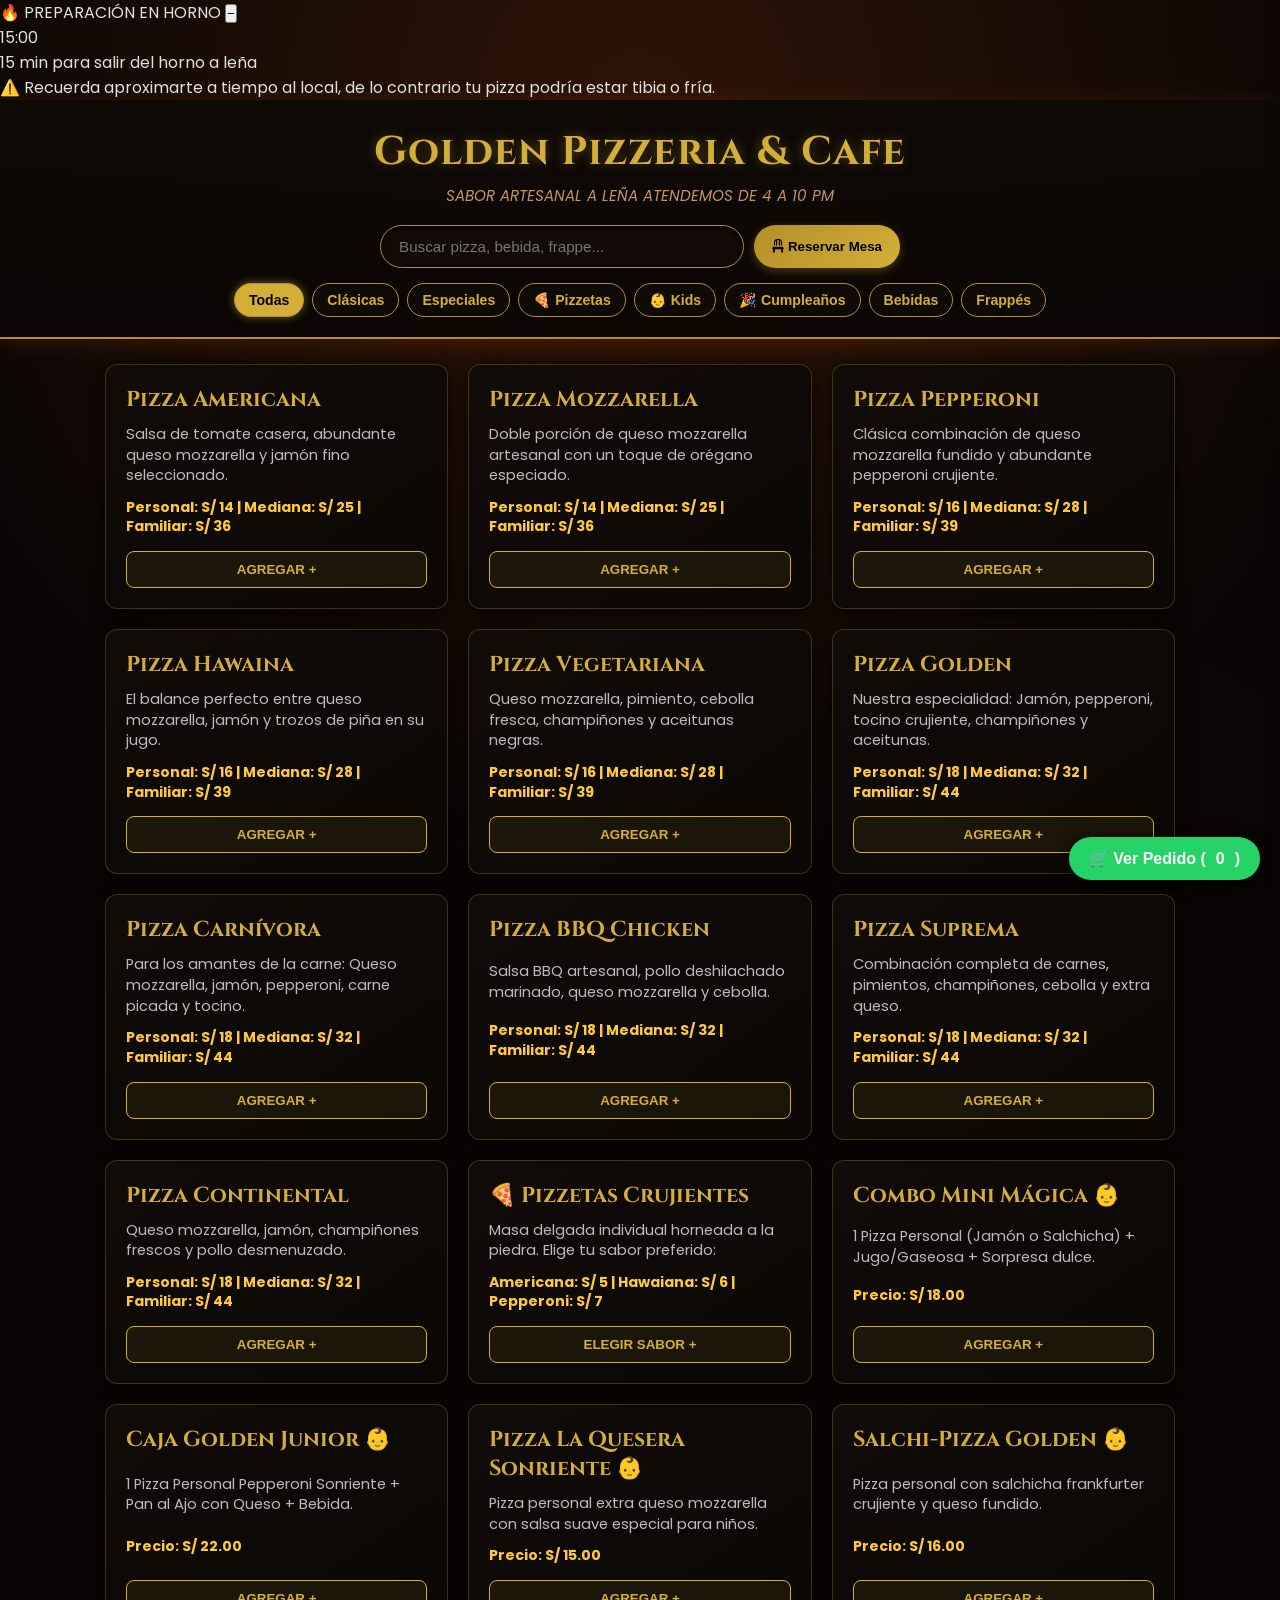
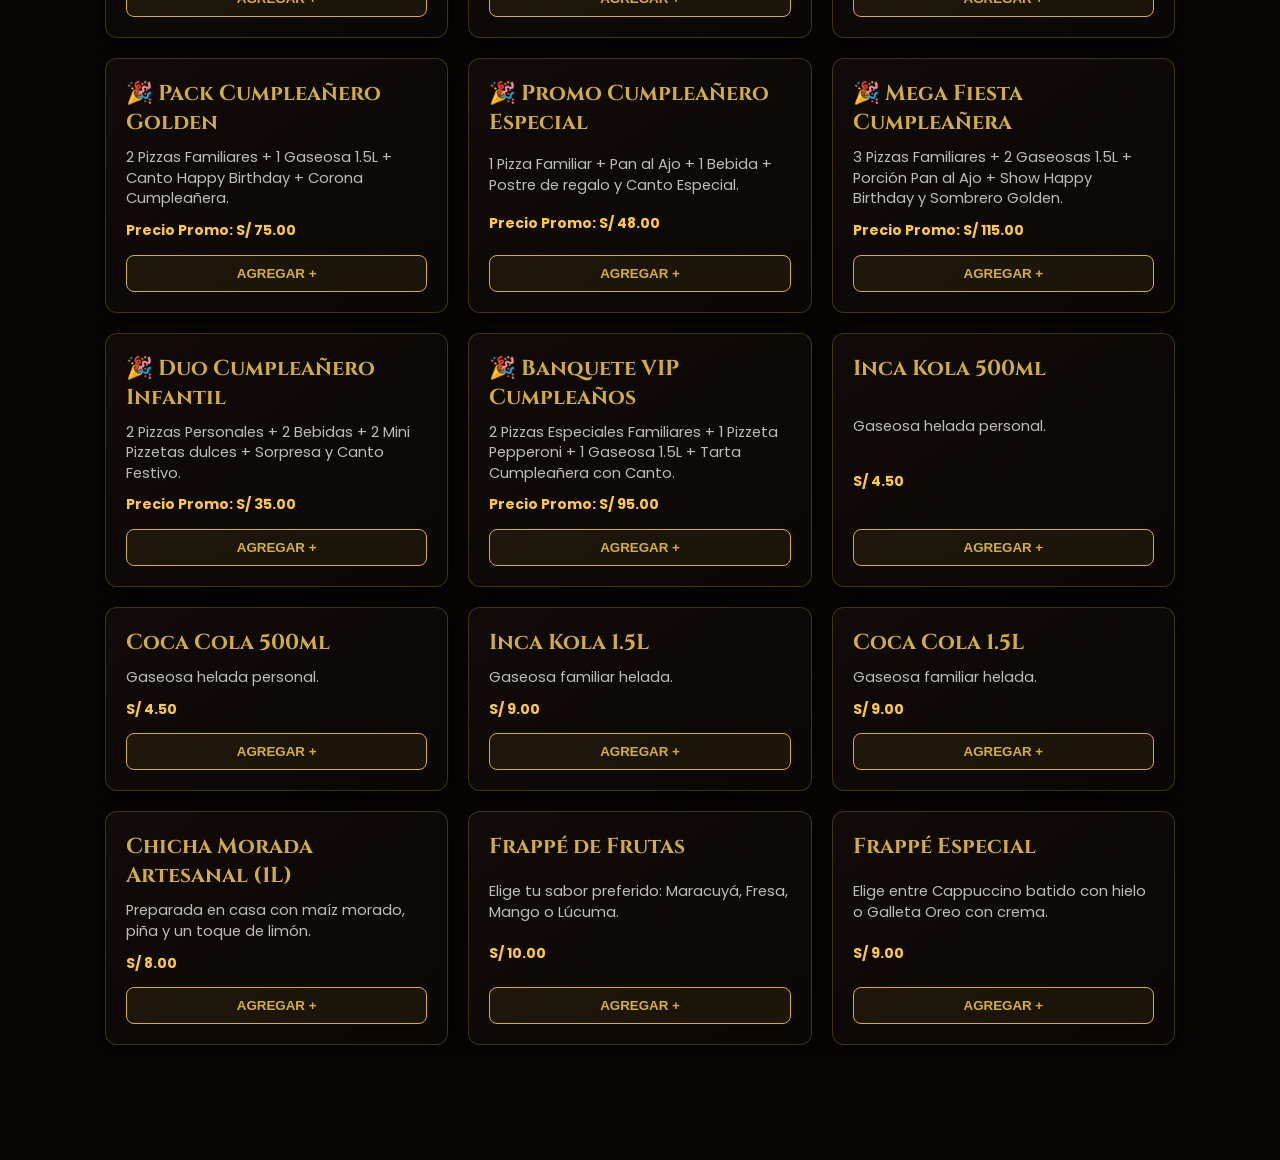
==== index.html @ 955e81cf "Update index.html" ====
<!DOCTYPE html>
<html lang="es">
<head>
  <meta charset="UTF-8">
  <meta name="viewport" content="width=device-width, initial-scale=1.0">
  <title>Golden Pizzeria & Cafe</title>
  <!-- Librería de íconos FontAwesome -->
  <link rel="stylesheet" href="https://cdnjs.cloudflare.com/ajax/libs/font-awesome/6.4.0/css/all.min.css">
  <!-- Hoja de estilos principal -->
  <link rel="stylesheet" href="style.css">
</head>
<body>

  <!-- TEMPORIZADOR FLOTANTE EN LA ESQUINA INFERIOR IZQUIERDA -->
  <div id="timer-corner-widget" class="timer-corner-widget">
    <div class="timer-corner-header">
      <span>🔥 PREPARACIÓN EN HORNO</span>
      <button onclick="minimizarTemporizador()" class="btn-timer-toggle">&minus;</button>
    </div>
    <div id="timer-display" class="timer-clock-corner">15:00</div>
    <div id="timer-status" class="timer-corner-status">15 min para salir del horno a leña</div>
    <div id="timer-warning" class="timer-corner-warning">
      ⚠️ Recuerda aproximarte a tiempo al local, de lo contrario tu pizza podría estar tibia o fría.
    </div>
  </div>

  <!-- HEADER NOCTURNO Y RÚSTICO -->
  <header class="header">
    <h1 class="logo-title">Golden Pizzeria & Cafe</h1>
    <p class="tagline">SABOR ARTESANAL A LEÑA ATENDEMOS DE 4 A 10 PM</p>

    <!-- BARRA DE BÚSQUEDA Y RESERVA DE MESA -->
    <div class="search-container">
      <input type="text" id="search-input" placeholder="Buscar pizza, bebida, frappe..." onkeyup="buscarProducto()">
      <button class="btn-reserva-header" onclick="abrirModalReserva()">
        <i class="fa-solid fa-chair"></i> Reservar Mesa
      </button>
    </div>

    <!-- NAVEGACIÓN DE FILTROS -->
    <div class="filter-bar">
      <button class="filter-btn active" onclick="filterCategory('todas', event)">Todas</button>
      <button class="filter-btn" onclick="filterCategory('clasicas', event)">Clásicas</button>
      <button class="filter-btn" onclick="filterCategory('especiales', event)">Especiales</button>
      <button class="filter-btn" onclick="filterCategory('pizzetas', event)">🍕 Pizzetas</button>
      <button class="filter-btn" onclick="filterCategory('kids', event)">👶 Kids</button>
      <button class="filter-btn" onclick="filterCategory('cumpleanos', event)">🎉 Cumpleaños</button>
      <button class="filter-btn" onclick="filterCategory('bebidas', event)">Bebidas</button>
      <button class="filter-btn" onclick="filterCategory('frappes', event)">Frappés</button>
    </div>
  </header>

  <!-- CONTENEDOR DE PRODUCTOS -->
  <main class="container">
    <div class="product-grid">

      <!-- PIZZAS CLÁSICAS -->
      <div class="card clasicas">
        <h3>Pizza Americana</h3>
        <p>Salsa de tomate casera, abundante queso mozzarella y jamón fino seleccionado.</p>
        <p class="precios">Personal: S/ 14 | Mediana: S/ 25 | Familiar: S/ 36</p>
        <button class="btn-add" onclick="abrirModalPizza('Americana', 14, 25, 36)">AGREGAR +</button>
      </div>

      <div class="card clasicas">
        <h3>Pizza Mozzarella</h3>
        <p>Doble porción de queso mozzarella artesanal con un toque de orégano especiado.</p>
        <p class="precios">Personal: S/ 14 | Mediana: S/ 25 | Familiar: S/ 36</p>
        <button class="btn-add" onclick="abrirModalPizza('Mozzarella', 14, 25, 36)">AGREGAR +</button>
      </div>

      <div class="card clasicas">
        <h3>Pizza Pepperoni</h3>
        <p>Clásica combinación de queso mozzarella fundido y abundante pepperoni crujiente.</p>
        <p class="precios">Personal: S/ 16 | Mediana: S/ 28 | Familiar: S/ 39</p>
        <button class="btn-add" onclick="abrirModalPizza('Pepperoni', 16, 28, 39)">AGREGAR +</button>
      </div>

      <div class="card clasicas">
        <h3>Pizza Hawaina</h3>
        <p>El balance perfecto entre queso mozzarella, jamón y trozos de piña en su jugo.</p>
        <p class="precios">Personal: S/ 16 | Mediana: S/ 28 | Familiar: S/ 39</p>
        <button class="btn-add" onclick="abrirModalPizza('Hawaina', 16, 28, 39)">AGREGAR +</button>
      </div>

      <div class="card clasicas">
        <h3>Pizza Vegetariana</h3>
        <p>Queso mozzarella, pimiento, cebolla fresca, champiñones y aceitunas negras.</p>
        <p class="precios">Personal: S/ 16 | Mediana: S/ 28 | Familiar: S/ 39</p>
        <button class="btn-add" onclick="abrirModalPizza('Vegetariana', 16, 28, 39)">AGREGAR +</button>
      </div>

      <!-- PIZZAS ESPECIALES -->
      <div class="card especiales">
        <h3>Pizza Golden</h3>
        <p>Nuestra especialidad: Jamón, pepperoni, tocino crujiente, champiñones y aceitunas.</p>
        <p class="precios">Personal: S/ 18 | Mediana: S/ 32 | Familiar: S/ 44</p>
        <button class="btn-add" onclick="abrirModalPizza('Golden', 18, 32, 44)">AGREGAR +</button>
      </div>

      <div class="card especiales">
        <h3>Pizza Carnívora</h3>
        <p>Para los amantes de la carne: Queso mozzarella, jamón, pepperoni, carne picada y tocino.</p>
        <p class="precios">Personal: S/ 18 | Mediana: S/ 32 | Familiar: S/ 44</p>
        <button class="btn-add" onclick="abrirModalPizza('Carnívora', 18, 32, 44)">AGREGAR +</button>
      </div>

      <div class="card especiales">
        <h3>Pizza BBQ Chicken</h3>
        <p>Salsa BBQ artesanal, pollo deshilachado marinado, queso mozzarella y cebolla.</p>
        <p class="precios">Personal: S/ 18 | Mediana: S/ 32 | Familiar: S/ 44</p>
        <button class="btn-add" onclick="abrirModalPizza('BBQ Chicken', 18, 32, 44)">AGREGAR +</button>
      </div>

      <div class="card especiales">
        <h3>Pizza Suprema</h3>
        <p>Combinación completa de carnes, pimientos, champiñones, cebolla y extra queso.</p>
        <p class="precios">Personal: S/ 18 | Mediana: S/ 32 | Familiar: S/ 44</p>
        <button class="btn-add" onclick="abrirModalPizza('Suprema', 18, 32, 44)">AGREGAR +</button>
      </div>

      <div class="card especiales">
        <h3>Pizza Continental</h3>
        <p>Queso mozzarella, jamón, champiñones frescos y pollo desmenuzado.</p>
        <p class="precios">Personal: S/ 18 | Mediana: S/ 32 | Familiar: S/ 44</p>
        <button class="btn-add" onclick="abrirModalPizza('Continental', 18, 32, 44)">AGREGAR +</button>
      </div>

      <!-- PIZZETAS CRUJIENETS -->
      <div class="card pizzetas">
        <h3>🍕 Pizzetas Crujientes</h3>
        <p>Masa delgada individual horneada a la piedra. Elige tu sabor preferido:</p>
        <p class="precios">Americana: S/ 5 | Hawaiana: S/ 6 | Pepperoni: S/ 7</p>
        <button class="btn-add" onclick="abrirModalPizzeta()">ELEGIR SABOR +</button>
      </div>

      <!-- SECCIÓN KIDS -->
      <div class="card kids">
        <h3>Combo Mini Mágica 👶</h3>
        <p>1 Pizza Personal (Jamón o Salchicha) + Jugo/Gaseosa + Sorpresa dulce.</p>
        <p class="precios">Precio: S/ 18.00</p>
        <button class="btn-add" onclick="abrirModalKids('mini')">AGREGAR +</button>
      </div>

      <div class="card kids">
        <h3>Caja Golden Junior 👶</h3>
        <p>1 Pizza Personal Pepperoni Sonriente + Pan al Ajo con Queso + Bebida.</p>
        <p class="precios">Precio: S/ 22.00</p>
        <button class="btn-add" onclick="abrirModalKids('junior')">AGREGAR +</button>
      </div>

      <div class="card kids">
        <h3>Pizza La Quesera Sonriente 👶</h3>
        <p>Pizza personal extra queso mozzarella con salsa suave especial para niños.</p>
        <p class="precios">Precio: S/ 15.00</p>
        <button class="btn-add" onclick="confirmarAgregarGenerico('Pizza La Quesera Sonriente (Infantil)', 15)">AGREGAR +</button>
      </div>

      <div class="card kids">
        <h3>Salchi-Pizza Golden 👶</h3>
        <p>Pizza personal con salchicha frankfurter crujiente y queso fundido.</p>
        <p class="precios">Precio: S/ 16.00</p>
        <button class="btn-add" onclick="confirmarAgregarGenerico('Salchi-Pizza Golden (Infantil)', 16)">AGREGAR +</button>
      </div>

      <!-- PROMOCIONES DE CUMPLEAÑOS -->
      <div class="card cumpleanos">
        <h3>🎉 Pack Cumpleañero Golden</h3>
        <p>2 Pizzas Familiares + 1 Gaseosa 1.5L + Canto Happy Birthday + Corona Cumpleañera.</p>
        <p class="precios">Precio Promo: S/ 75.00</p>
        <button class="btn-add" onclick="confirmarAgregarGenerico('Pack Cumpleañero Golden (2 Fam + Bebida)', 75)">AGREGAR +</button>
      </div>

      <div class="card cumpleanos">
        <h3>🎉 Promo Cumpleañero Especial</h3>
        <p>1 Pizza Familiar + Pan al Ajo + 1 Bebida + Postre de regalo y Canto Especial.</p>
        <p class="precios">Precio Promo: S/ 48.00</p>
        <button class="btn-add" onclick="confirmarAgregarGenerico('Promo Cumpleañero Especial', 48)">AGREGAR +</button>
      </div>

      <div class="card cumpleanos">
        <h3>🎉 Mega Fiesta Cumpleañera</h3>
        <p>3 Pizzas Familiares + 2 Gaseosas 1.5L + Porción Pan al Ajo + Show Happy Birthday y Sombrero Golden.</p>
        <p class="precios">Precio Promo: S/ 115.00</p>
        <button class="btn-add" onclick="confirmarAgregarGenerico('Mega Fiesta Cumpleañera (3 Fam + 2 Bebidas + Show)', 115)">AGREGAR +</button>
      </div>

      <div class="card cumpleanos">
        <h3>🎉 Duo Cumpleañero Infantil</h3>
        <p>2 Pizzas Personales + 2 Bebidas + 2 Mini Pizzetas dulces + Sorpresa y Canto Festivo.</p>
        <p class="precios">Precio Promo: S/ 35.00</p>
        <button class="btn-add" onclick="confirmarAgregarGenerico('Duo Cumpleañero Infantil', 35)">AGREGAR +</button>
      </div>

      <div class="card cumpleanos">
        <h3>🎉 Banquete VIP Cumpleaños</h3>
        <p>2 Pizzas Especiales Familiares + 1 Pizzeta Pepperoni + 1 Gaseosa 1.5L + Tarta Cumpleañera con Canto.</p>
        <p class="precios">Precio Promo: S/ 95.00</p>
        <button class="btn-add" onclick="confirmarAgregarGenerico('Banquete VIP Cumpleaños', 95)">AGREGAR +</button>
      </div>

      <!-- BEBIDAS -->
      <div class="card bebidas">
        <h3>Inca Kola 500ml</h3>
        <p>Gaseosa helada personal.</p>
        <p class="precios">S/ 4.50</p>
        <button class="btn-add" onclick="confirmarAgregarGenerico('Inca Kola 500ml', 4.5)">AGREGAR +</button>
      </div>

      <div class="card bebidas">
        <h3>Coca Cola 500ml</h3>
        <p>Gaseosa helada personal.</p>
        <p class="precios">S/ 4.50</p>
        <button class="btn-add" onclick="confirmarAgregarGenerico('Coca Cola 500ml', 4.5)">AGREGAR +</button>
      </div>

      <div class="card bebidas">
        <h3>Inca Kola 1.5L</h3>
        <p>Gaseosa familiar helada.</p>
        <p class="precios">S/ 9.00</p>
        <button class="btn-add" onclick="confirmarAgregarGenerico('Inca Kola 1.5L', 9)">AGREGAR +</button>
      </div>

      <div class="card bebidas">
        <h3>Coca Cola 1.5L</h3>
        <p>Gaseosa familiar helada.</p>
        <p class="precios">S/ 9.00</p>
        <button class="btn-add" onclick="confirmarAgregarGenerico('Coca Cola 1.5L', 9)">AGREGAR +</button>
      </div>

      <div class="card bebidas">
        <h3>Chicha Morada Artesanal (1L)</h3>
        <p>Preparada en casa con maíz morado, piña y un toque de limón.</p>
        <p class="precios">S/ 8.00</p>
        <button class="btn-add" onclick="confirmarAgregarGenerico('Chicha Morada 1L', 8)">AGREGAR +</button>
      </div>

      <!-- FRAPPÉS -->
      <div class="card frappes">
        <h3>Frappé de Frutas</h3>
        <p>Elige tu sabor preferido: Maracuyá, Fresa, Mango o Lúcuma.</p>
        <p class="precios">S/ 10.00</p>
        <button class="btn-add" onclick="abrirModalFrappe('fruta')">AGREGAR +</button>
      </div>

      <div class="card frappes">
        <h3>Frappé Especial</h3>
        <p>Elige entre Cappuccino batido con hielo o Galleta Oreo con crema.</p>
        <p class="precios">S/ 9.00</p>
        <button class="btn-add" onclick="abrirModalFrappe('especial')">AGREGAR +</button>
      </div>

    </div>
  </main>

  <!-- LÓGICA DE JAVASCRIPT -->
  <script src="script.js"></script>
</body>
</html>
---- style.css ----
/* IMPORTACIÓN OFICIAL DE GOOGLE FONTS (Garantiza que cargue siempre) */
@import url('https://fonts.googleapis.com/css2?family=Cinzel:wght@600;700;800&family=Poppins:wght@300;400;600;700&display=swap');

* {
  box-sizing: border-box;
  margin: 0;
  padding: 0;
}

/* FONDO TENUE DE NOCHE DE HORNO RÚSTICO */
body {
  background-color: #080504;
  background-image: 
    radial-gradient(circle at 50% 12%, rgba(180, 70, 10, 0.22) 0%, rgba(8, 5, 4, 0.98) 75%),
    radial-gradient(circle at 10% 90%, rgba(140, 40, 5, 0.15) 0%, transparent 50%),
    radial-gradient(circle at 90% 90%, rgba(180, 120, 20, 0.1) 0%, transparent 50%);
  background-attachment: fixed;
  color: #e0e0e0;
  font-family: 'Poppins', 'Segoe UI', Tahoma, Geneva, Verdana, sans-serif;
  padding-bottom: 90px;
}

/* HEADER */
.header {
  text-align: center;
  padding: 25px 15px 20px 15px;
  background: linear-gradient(180deg, rgba(15, 9, 6, 0.98) 0%, rgba(8, 5, 4, 0.92) 100%);
  border-bottom: 2px solid #b38f28;
  box-shadow: 0 4px 20px rgba(180, 70, 10, 0.25);
}

.logo-title {
  font-family: 'Cinzel', 'Georgia', serif;
  color: #D4AF37;
  font-size: 2.5rem;
  letter-spacing: 1px;
  margin-bottom: 5px;
  text-shadow: 0 0 12px rgba(212, 175, 55, 0.4), 2px 2px 5px rgba(0, 0, 0, 0.95);
  font-weight: 700;
}

.tagline {
  color: #c29562;
  font-size: 0.95rem;
  margin-bottom: 18px;
  font-style: italic;
}

/* BUSCADOR Y RESERVA DE MESA */
.search-container {
  max-width: 550px;
  margin: 0 auto 15px auto;
  padding: 0 15px;
  display: flex;
  gap: 10px;
}

#search-input {
  flex: 1;
  padding: 12px 18px;
  border-radius: 25px;
  border: 1px solid #b38f28;
  background: rgba(18, 11, 8, 0.9);
  color: #fff;
  font-size: 0.95rem;
  outline: none;
  box-shadow: inset 0 2px 4px rgba(0,0,0,0.8);
}

#search-input:focus {
  border-color: #ff9d00;
  box-shadow: 0 0 10px rgba(255, 157, 0, 0.5);
}

.btn-reserva-header {
  background: linear-gradient(135deg, #b38f28 0%, #d4af37 100%);
  color: #000;
  border: none;
  padding: 10px 18px;
  border-radius: 25px;
  font-weight: 700;
  cursor: pointer;
  white-space: nowrap;
  box-shadow: 0 3px 10px rgba(212, 175, 55, 0.3);
  transition: transform 0.2s;
}

.btn-reserva-header:hover {
  transform: scale(1.04);
}

/* FILTROS */
.filter-bar {
  display: flex;
  justify-content: center;
  gap: 8px;
  flex-wrap: wrap;
  padding: 0 10px;
}

.filter-btn {
  background: rgba(16, 10, 7, 0.9);
  color: #D4AF37;
  border: 1px solid #b38f28;
  padding: 8px 14px;
  border-radius: 20px;
  cursor: pointer;
  transition: all 0.3s ease;
  font-weight: 600;
  font-size: 0.88rem;
}

.filter-btn.active, .filter-btn:hover {
  background: #D4AF37;
  color: #000;
  box-shadow: 0 0 10px rgba(212, 175, 55, 0.5);
}

/* CARDS / CARTA DE PRODUCTOS */
.container {
  max-width: 1100px;
  margin: 25px auto;
  padding: 0 15px;
}

.product-grid {
  display: grid;
  grid-template-columns: repeat(auto-fill, minmax(280px, 1fr));
  gap: 20px;
}

.card {
  background: linear-gradient(145deg, rgba(18, 12, 9, 0.92), rgba(10, 7, 5, 0.98));
  border: 1px solid rgba(212, 175, 55, 0.25);
  border-radius: 12px;
  padding: 20px;
  display: flex;
  flex-direction: column;
  justify-content: space-between;
  box-shadow: 0 5px 15px rgba(0, 0, 0, 0.8);
  transition: transform 0.3s ease, border-color 0.3s ease, box-shadow 0.3s ease;
}

.card:hover {
  transform: translateY(-4px);
  border-color: #ff9d00;
  box-shadow: 0 8px 20px rgba(212, 110, 20, 0.35);
}

.card h3 {
  font-family: 'Cinzel', 'Georgia', serif;
  color: #D4AF37;
  font-size: 1.35rem;
  margin-bottom: 10px;
  font-weight: 700;
}

.card p {
  color: #bbbbbb;
  font-size: 0.92rem;
  line-height: 1.4;
  margin-bottom: 12px;
}

.card .precios {
  font-weight: 700;
  color: #ffca3a;
  font-size: 0.88rem;
  margin-bottom: 14px;
}

.btn-add {
  background: rgba(212, 175, 55, 0.08);
  color: #D4AF37;
  border: 1px solid #D4AF37;
  padding: 10px;
  border-radius: 8px;
  font-weight: 700;
  cursor: pointer;
  transition: all 0.3s ease;
  width: 100%;
}

.btn-add:hover {
  background: #D4AF37;
  color: #000;
  box-shadow: 0 0 10px rgba(212, 175, 55, 0.7);
}

/* BANNER DE TEMPORIZADOR */
.timer-banner {
  background: linear-gradient(90deg, #180d07 0%, #2c1204 50%, #180d07 100%);
  border: 1px solid #ff9d00;
  border-radius: 12px;
  padding: 12px 20px;
  margin: 15px auto;
  max-width: 550px;
  display: none;
  align-items: center;
  justify-content: space-between;
  color: #ffffff;
  box-shadow: 0 4px 18px rgba(255, 120, 0, 0.35);
}

.timer-clock {
  font-size: 1.6rem;
  font-weight: 700;
  color: #ffca3a;
  font-family: monospace;
}
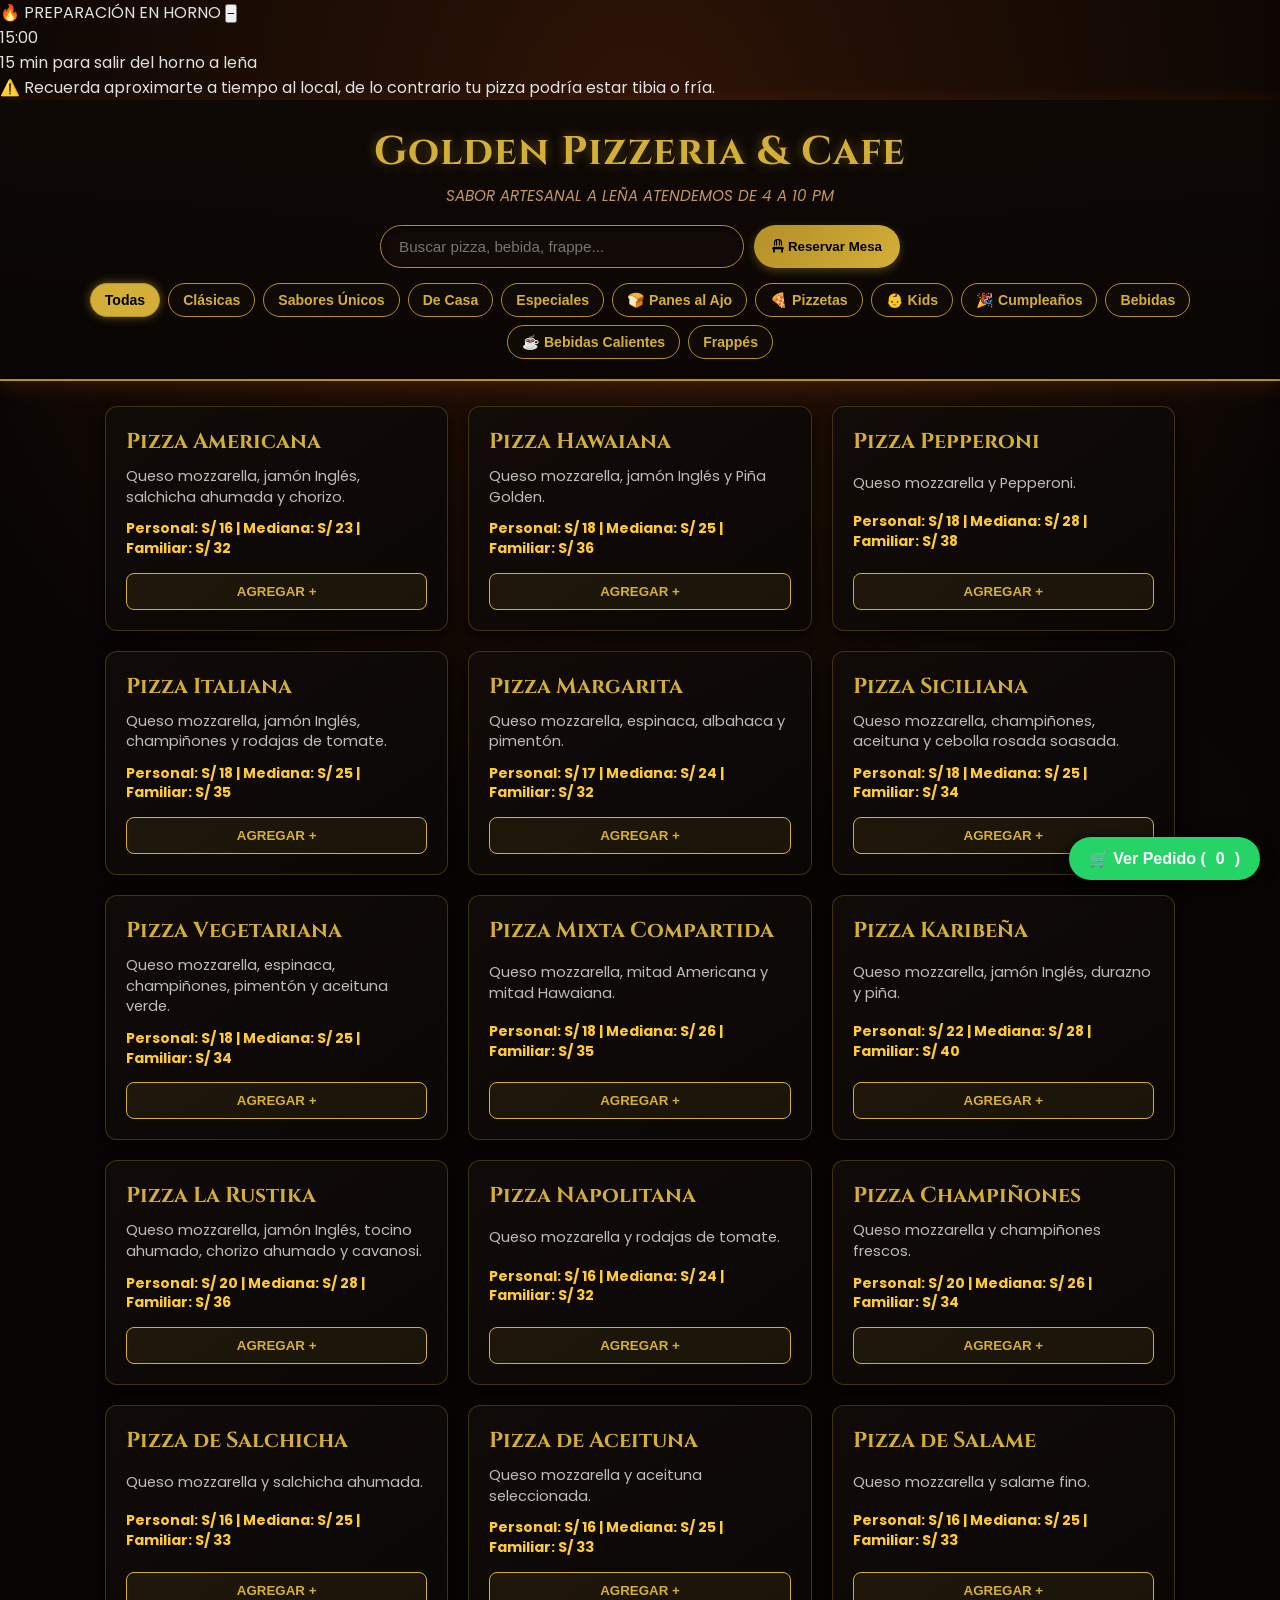
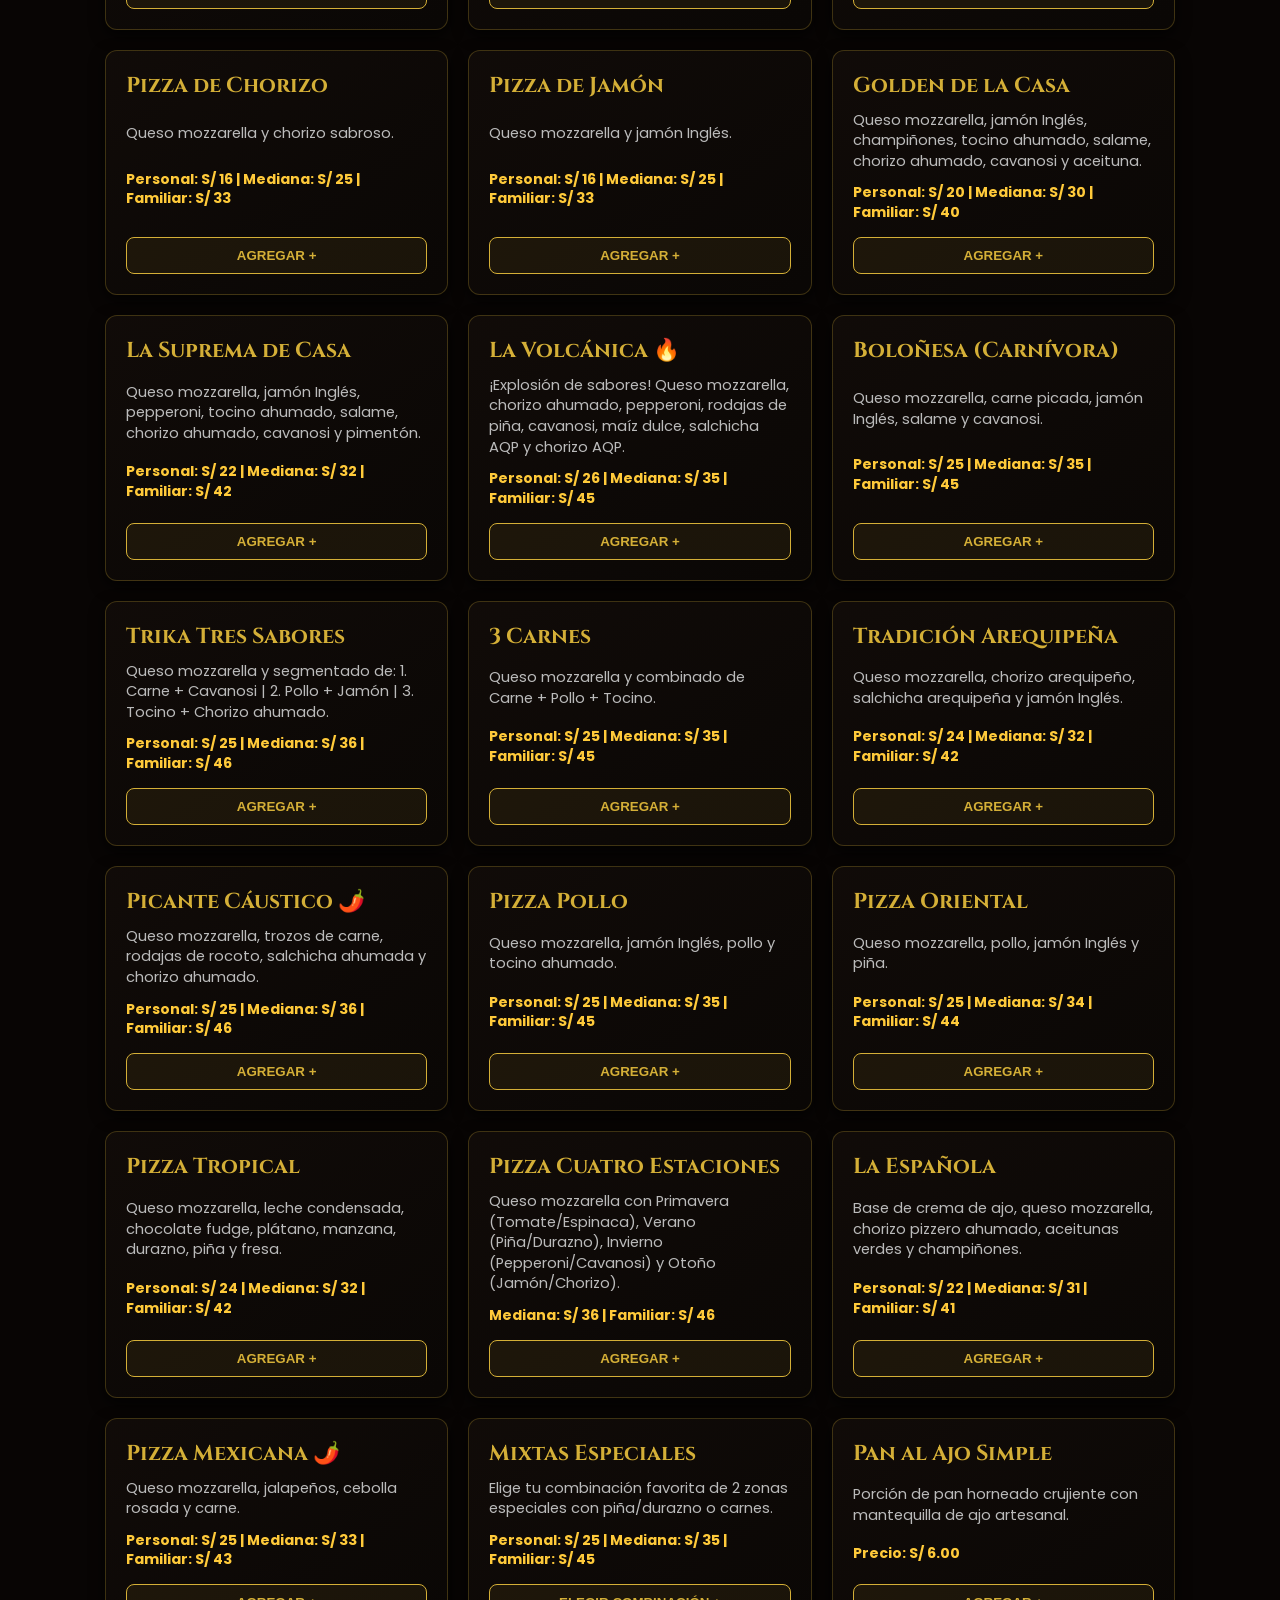
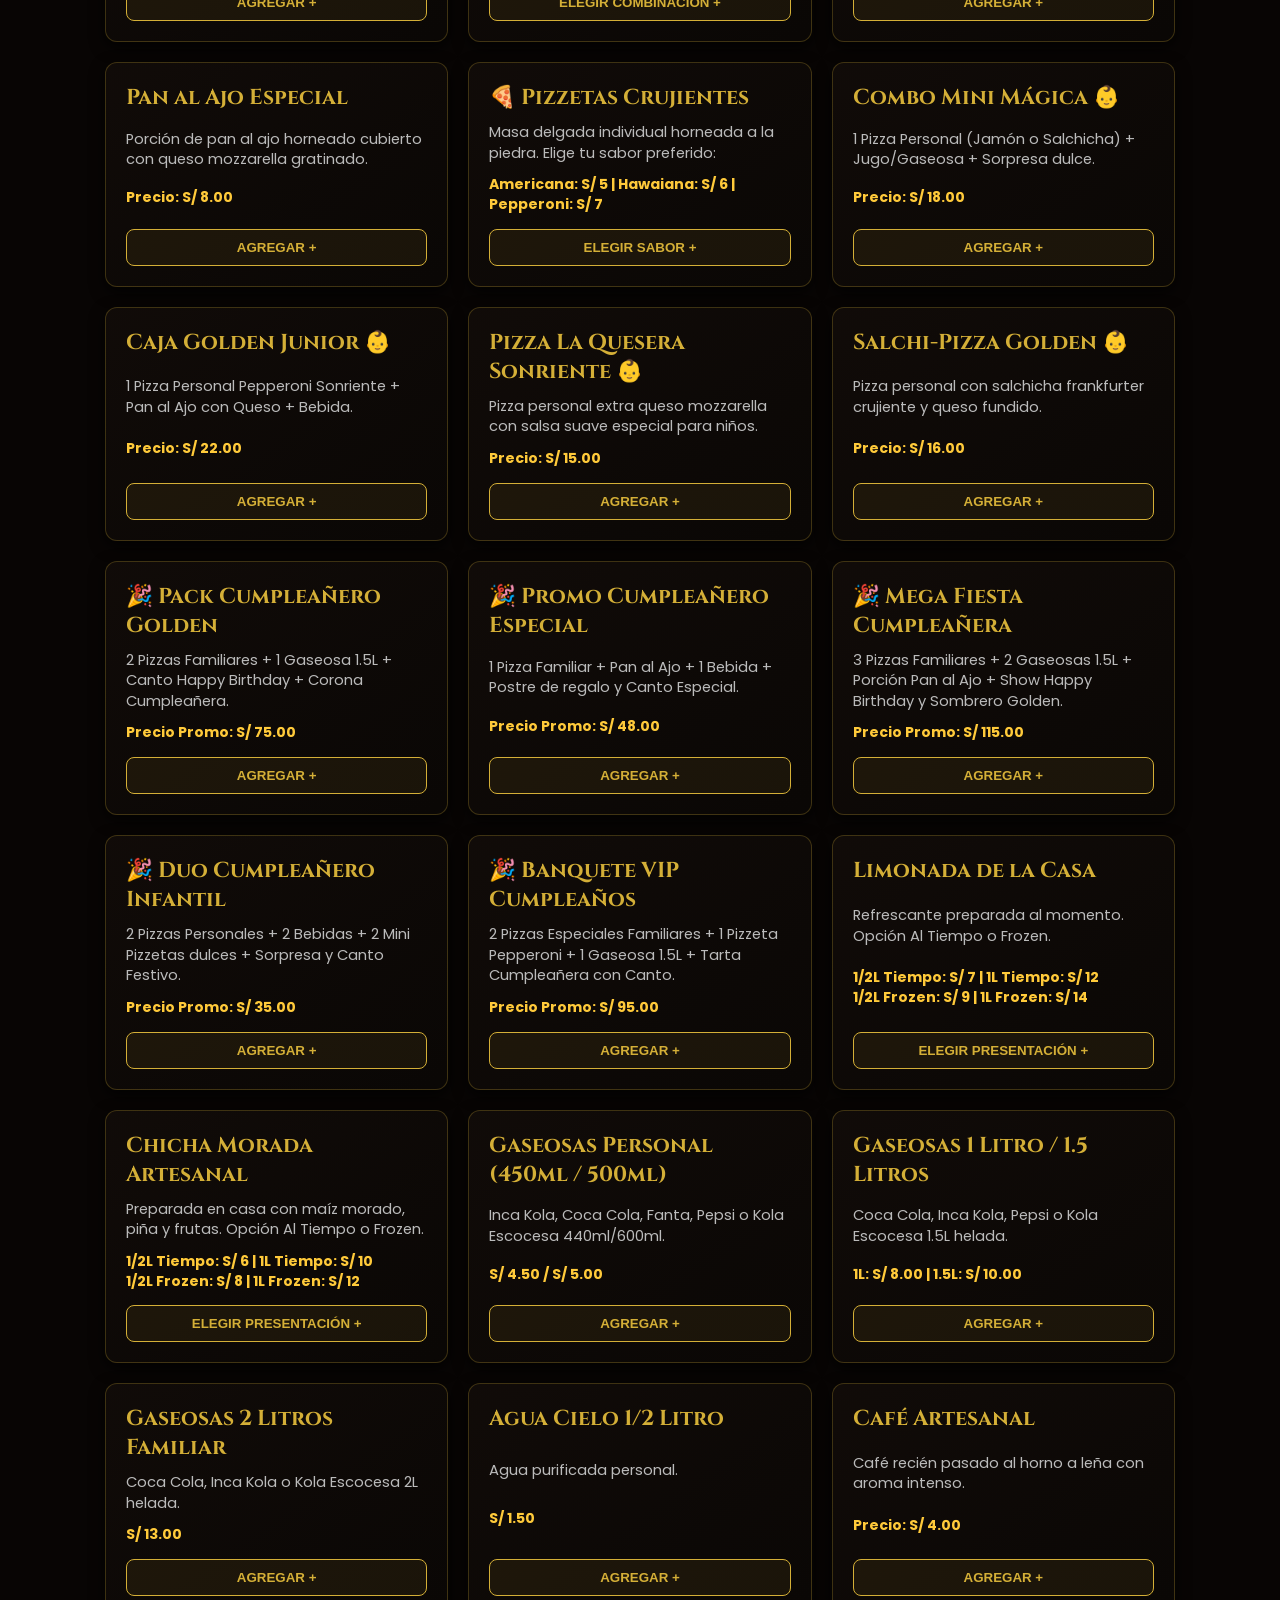
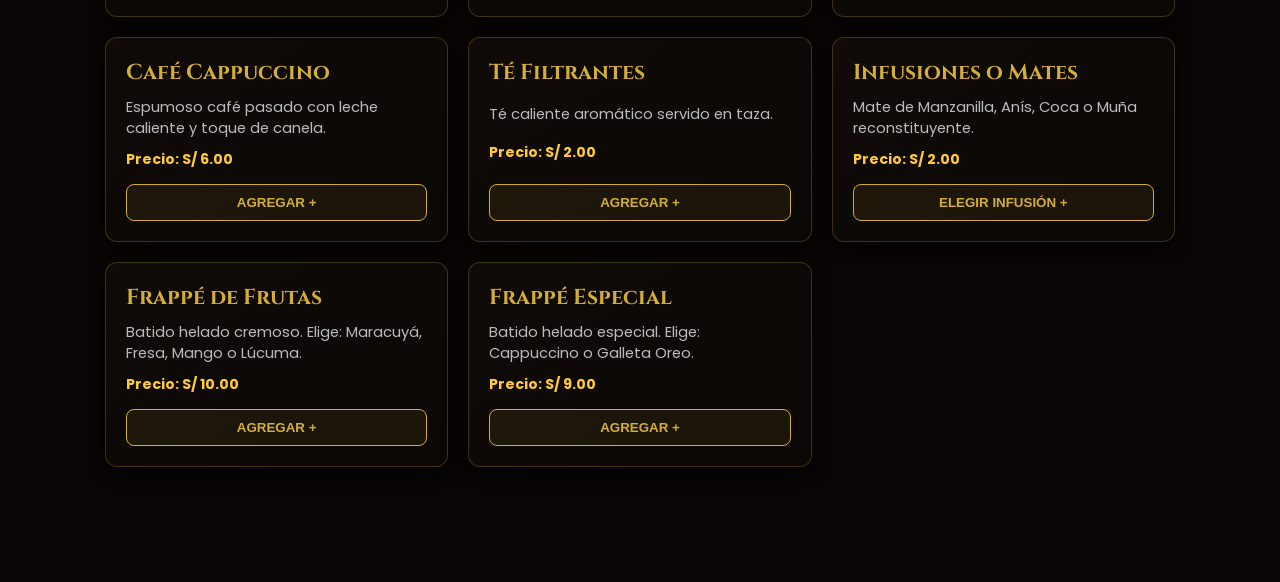
==== commit d6bea7d6: "Update index.html" ====
--- a/index.html
+++ b/index.html
@@ -41,11 +41,15 @@
     <div class="filter-bar">
       <button class="filter-btn active" onclick="filterCategory('todas', event)">Todas</button>
       <button class="filter-btn" onclick="filterCategory('clasicas', event)">Clásicas</button>
+      <button class="filter-btn" onclick="filterCategory('unicos', event)">Sabores Únicos</button>
+      <button class="filter-btn" onclick="filterCategory('casa', event)">De Casa</button>
       <button class="filter-btn" onclick="filterCategory('especiales', event)">Especiales</button>
+      <button class="filter-btn" onclick="filterCategory('panes', event)">🍞 Panes al Ajo</button>
       <button class="filter-btn" onclick="filterCategory('pizzetas', event)">🍕 Pizzetas</button>
       <button class="filter-btn" onclick="filterCategory('kids', event)">👶 Kids</button>
       <button class="filter-btn" onclick="filterCategory('cumpleanos', event)">🎉 Cumpleaños</button>
       <button class="filter-btn" onclick="filterCategory('bebidas', event)">Bebidas</button>
+      <button class="filter-btn" onclick="filterCategory('calientes', event)">☕ Bebidas Calientes</button>
       <button class="filter-btn" onclick="filterCategory('frappes', event)">Frappés</button>
     </div>
   </header>
@@ -57,73 +61,244 @@
       <!-- PIZZAS CLÁSICAS -->
       <div class="card clasicas">
         <h3>Pizza Americana</h3>
-        <p>Salsa de tomate casera, abundante queso mozzarella y jamón fino seleccionado.</p>
-        <p class="precios">Personal: S/ 14 | Mediana: S/ 25 | Familiar: S/ 36</p>
-        <button class="btn-add" onclick="abrirModalPizza('Americana', 14, 25, 36)">AGREGAR +</button>
-      </div>
-
-      <div class="card clasicas">
-        <h3>Pizza Mozzarella</h3>
-        <p>Doble porción de queso mozzarella artesanal con un toque de orégano especiado.</p>
-        <p class="precios">Personal: S/ 14 | Mediana: S/ 25 | Familiar: S/ 36</p>
-        <button class="btn-add" onclick="abrirModalPizza('Mozzarella', 14, 25, 36)">AGREGAR +</button>
+        <p>Queso mozzarella, jamón Inglés, salchicha ahumada y chorizo.</p>
+        <p class="precios">Personal: S/ 16 | Mediana: S/ 23 | Familiar: S/ 32</p>
+        <button class="btn-add" onclick="abrirModalPizza('Americana', 16, 23, 32)">AGREGAR +</button>
+      </div>
+
+      <div class="card clasicas">
+        <h3>Pizza Hawaiana</h3>
+        <p>Queso mozzarella, jamón Inglés y Piña Golden.</p>
+        <p class="precios">Personal: S/ 18 | Mediana: S/ 25 | Familiar: S/ 36</p>
+        <button class="btn-add" onclick="abrirModalPizza('Hawaiana', 18, 25, 36)">AGREGAR +</button>
       </div>
 
       <div class="card clasicas">
         <h3>Pizza Pepperoni</h3>
-        <p>Clásica combinación de queso mozzarella fundido y abundante pepperoni crujiente.</p>
-        <p class="precios">Personal: S/ 16 | Mediana: S/ 28 | Familiar: S/ 39</p>
-        <button class="btn-add" onclick="abrirModalPizza('Pepperoni', 16, 28, 39)">AGREGAR +</button>
-      </div>
-
-      <div class="card clasicas">
-        <h3>Pizza Hawaina</h3>
-        <p>El balance perfecto entre queso mozzarella, jamón y trozos de piña en su jugo.</p>
-        <p class="precios">Personal: S/ 16 | Mediana: S/ 28 | Familiar: S/ 39</p>
-        <button class="btn-add" onclick="abrirModalPizza('Hawaina', 16, 28, 39)">AGREGAR +</button>
+        <p>Queso mozzarella y Pepperoni.</p>
+        <p class="precios">Personal: S/ 18 | Mediana: S/ 28 | Familiar: S/ 38</p>
+        <button class="btn-add" onclick="abrirModalPizza('Pepperoni', 18, 28, 38)">AGREGAR +</button>
+      </div>
+
+      <div class="card clasicas">
+        <h3>Pizza Italiana</h3>
+        <p>Queso mozzarella, jamón Inglés, champiñones y rodajas de tomate.</p>
+        <p class="precios">Personal: S/ 18 | Mediana: S/ 25 | Familiar: S/ 35</p>
+        <button class="btn-add" onclick="abrirModalPizza('Italiana', 18, 25, 35)">AGREGAR +</button>
+      </div>
+
+      <div class="card clasicas">
+        <h3>Pizza Margarita</h3>
+        <p>Queso mozzarella, espinaca, albahaca y pimentón.</p>
+        <p class="precios">Personal: S/ 17 | Mediana: S/ 24 | Familiar: S/ 32</p>
+        <button class="btn-add" onclick="abrirModalPizza('Margarita', 17, 24, 32)">AGREGAR +</button>
+      </div>
+
+      <div class="card clasicas">
+        <h3>Pizza Siciliana</h3>
+        <p>Queso mozzarella, champiñones, aceituna y cebolla rosada soasada.</p>
+        <p class="precios">Personal: S/ 18 | Mediana: S/ 25 | Familiar: S/ 34</p>
+        <button class="btn-add" onclick="abrirModalPizza('Siciliana', 18, 25, 34)">AGREGAR +</button>
       </div>
 
       <div class="card clasicas">
         <h3>Pizza Vegetariana</h3>
-        <p>Queso mozzarella, pimiento, cebolla fresca, champiñones y aceitunas negras.</p>
-        <p class="precios">Personal: S/ 16 | Mediana: S/ 28 | Familiar: S/ 39</p>
-        <button class="btn-add" onclick="abrirModalPizza('Vegetariana', 16, 28, 39)">AGREGAR +</button>
+        <p>Queso mozzarella, espinaca, champiñones, pimentón y aceituna verde.</p>
+        <p class="precios">Personal: S/ 18 | Mediana: S/ 25 | Familiar: S/ 34</p>
+        <button class="btn-add" onclick="abrirModalPizza('Vegetariana', 18, 25, 34)">AGREGAR +</button>
+      </div>
+
+      <div class="card clasicas">
+        <h3>Pizza Mixta Compartida</h3>
+        <p>Queso mozzarella, mitad Americana y mitad Hawaiana.</p>
+        <p class="precios">Personal: S/ 18 | Mediana: S/ 26 | Familiar: S/ 35</p>
+        <button class="btn-add" onclick="abrirModalPizza('Mixta Compartida Dos Sabores', 18, 26, 35)">AGREGAR +</button>
+      </div>
+
+      <div class="card clasicas">
+        <h3>Pizza Karibeña</h3>
+        <p>Queso mozzarella, jamón Inglés, durazno y piña.</p>
+        <p class="precios">Personal: S/ 22 | Mediana: S/ 28 | Familiar: S/ 40</p>
+        <button class="btn-add" onclick="abrirModalPizza('Karibeña', 22, 28, 40)">AGREGAR +</button>
+      </div>
+
+      <div class="card clasicas">
+        <h3>Pizza La Rustika</h3>
+        <p>Queso mozzarella, jamón Inglés, tocino ahumado, chorizo ahumado y cavanosi.</p>
+        <p class="precios">Personal: S/ 20 | Mediana: S/ 28 | Familiar: S/ 36</p>
+        <button class="btn-add" onclick="abrirModalPizza('La Rustika (Especial Simple)', 20, 28, 36)">AGREGAR +</button>
+      </div>
+
+      <!-- SABORES ÚNICOS -->
+      <div class="card unicos">
+        <h3>Pizza Napolitana</h3>
+        <p>Queso mozzarella y rodajas de tomate.</p>
+        <p class="precios">Personal: S/ 16 | Mediana: S/ 24 | Familiar: S/ 32</p>
+        <button class="btn-add" onclick="abrirModalPizza('Napolitana', 16, 24, 32)">AGREGAR +</button>
+      </div>
+
+      <div class="card unicos">
+        <h3>Pizza Champiñones</h3>
+        <p>Queso mozzarella y champiñones frescos.</p>
+        <p class="precios">Personal: S/ 20 | Mediana: S/ 26 | Familiar: S/ 34</p>
+        <button class="btn-add" onclick="abrirModalPizza('Champiñones', 20, 26, 34)">AGREGAR +</button>
+      </div>
+
+      <div class="card unicos">
+        <h3>Pizza de Salchicha</h3>
+        <p>Queso mozzarella y salchicha ahumada.</p>
+        <p class="precios">Personal: S/ 16 | Mediana: S/ 25 | Familiar: S/ 33</p>
+        <button class="btn-add" onclick="abrirModalPizza('de Salchicha', 16, 25, 33)">AGREGAR +</button>
+      </div>
+
+      <div class="card unicos">
+        <h3>Pizza de Aceituna</h3>
+        <p>Queso mozzarella y aceituna seleccionada.</p>
+        <p class="precios">Personal: S/ 16 | Mediana: S/ 25 | Familiar: S/ 33</p>
+        <button class="btn-add" onclick="abrirModalPizza('de Aceituna', 16, 25, 33)">AGREGAR +</button>
+      </div>
+
+      <div class="card unicos">
+        <h3>Pizza de Salame</h3>
+        <p>Queso mozzarella y salame fino.</p>
+        <p class="precios">Personal: S/ 16 | Mediana: S/ 25 | Familiar: S/ 33</p>
+        <button class="btn-add" onclick="abrirModalPizza('de Salame', 16, 25, 33)">AGREGAR +</button>
+      </div>
+
+      <div class="card unicos">
+        <h3>Pizza de Chorizo</h3>
+        <p>Queso mozzarella y chorizo sabroso.</p>
+        <p class="precios">Personal: S/ 16 | Mediana: S/ 25 | Familiar: S/ 33</p>
+        <button class="btn-add" onclick="abrirModalPizza('de Chorizo', 16, 25, 33)">AGREGAR +</button>
+      </div>
+
+      <div class="card unicos">
+        <h3>Pizza de Jamón</h3>
+        <p>Queso mozzarella y jamón Inglés.</p>
+        <p class="precios">Personal: S/ 16 | Mediana: S/ 25 | Familiar: S/ 33</p>
+        <button class="btn-add" onclick="abrirModalPizza('de Jamón', 16, 25, 33)">AGREGAR +</button>
+      </div>
+
+      <!-- PIZZAS DE CASA -->
+      <div class="card casa">
+        <h3>Golden de la Casa</h3>
+        <p>Queso mozzarella, jamón Inglés, champiñones, tocino ahumado, salame, chorizo ahumado, cavanosi y aceituna.</p>
+        <p class="precios">Personal: S/ 20 | Mediana: S/ 30 | Familiar: S/ 40</p>
+        <button class="btn-add" onclick="abrirModalPizza('Golden de la Casa', 20, 30, 40)">AGREGAR +</button>
+      </div>
+
+      <div class="card casa">
+        <h3>La Suprema de Casa</h3>
+        <p>Queso mozzarella, jamón Inglés, pepperoni, tocino ahumado, salame, chorizo ahumado, cavanosi y pimentón.</p>
+        <p class="precios">Personal: S/ 22 | Mediana: S/ 32 | Familiar: S/ 42</p>
+        <button class="btn-add" onclick="abrirModalPizza('La Suprema de Casa', 22, 32, 42)">AGREGAR +</button>
+      </div>
+
+      <div class="card casa">
+        <h3>La Volcánica 🔥</h3>
+        <p>¡Explosión de sabores! Queso mozzarella, chorizo ahumado, pepperoni, rodajas de piña, cavanosi, maíz dulce, salchicha AQP y chorizo AQP.</p>
+        <p class="precios">Personal: S/ 26 | Mediana: S/ 35 | Familiar: S/ 45</p>
+        <button class="btn-add" onclick="abrirModalPizza('La Volcánica', 26, 35, 45)">AGREGAR +</button>
+      </div>
+
+      <div class="card casa">
+        <h3>Boloñesa (Carnívora)</h3>
+        <p>Queso mozzarella, carne picada, jamón Inglés, salame y cavanosi.</p>
+        <p class="precios">Personal: S/ 25 | Mediana: S/ 35 | Familiar: S/ 45</p>
+        <button class="btn-add" onclick="abrirModalPizza('Boloñesa (Carnívora)', 25, 35, 45)">AGREGAR +</button>
+      </div>
+
+      <div class="card casa">
+        <h3>Trika Tres Sabores</h3>
+        <p>Queso mozzarella y segmentado de: 1. Carne + Cavanosi | 2. Pollo + Jamón | 3. Tocino + Chorizo ahumado.</p>
+        <p class="precios">Personal: S/ 25 | Mediana: S/ 36 | Familiar: S/ 46</p>
+        <button class="btn-add" onclick="abrirModalPizza('Trika Tres Sabores', 25, 36, 46)">AGREGAR +</button>
+      </div>
+
+      <div class="card casa">
+        <h3>3 Carnes</h3>
+        <p>Queso mozzarella y combinado de Carne + Pollo + Tocino.</p>
+        <p class="precios">Personal: S/ 25 | Mediana: S/ 35 | Familiar: S/ 45</p>
+        <button class="btn-add" onclick="abrirModalPizza('3 Carnes', 25, 35, 45)">AGREGAR +</button>
+      </div>
+
+      <div class="card casa">
+        <h3>Tradición Arequipeña</h3>
+        <p>Queso mozzarella, chorizo arequipeño, salchicha arequipeña y jamón Inglés.</p>
+        <p class="precios">Personal: S/ 24 | Mediana: S/ 32 | Familiar: S/ 42</p>
+        <button class="btn-add" onclick="abrirModalPizza('Tradición Arequipeña', 24, 32, 42)">AGREGAR +</button>
+      </div>
+
+      <div class="card casa">
+        <h3>Picante Cáustico 🌶️</h3>
+        <p>Queso mozzarella, trozos de carne, rodajas de rocoto, salchicha ahumada y chorizo ahumado.</p>
+        <p class="precios">Personal: S/ 25 | Mediana: S/ 36 | Familiar: S/ 46</p>
+        <button class="btn-add" onclick="abrirModalPizza('Picante Cáustico', 25, 36, 46)">AGREGAR +</button>
       </div>
 
       <!-- PIZZAS ESPECIALES -->
       <div class="card especiales">
-        <h3>Pizza Golden</h3>
-        <p>Nuestra especialidad: Jamón, pepperoni, tocino crujiente, champiñones y aceitunas.</p>
-        <p class="precios">Personal: S/ 18 | Mediana: S/ 32 | Familiar: S/ 44</p>
-        <button class="btn-add" onclick="abrirModalPizza('Golden', 18, 32, 44)">AGREGAR +</button>
-      </div>
-
-      <div class="card especiales">
-        <h3>Pizza Carnívora</h3>
-        <p>Para los amantes de la carne: Queso mozzarella, jamón, pepperoni, carne picada y tocino.</p>
-        <p class="precios">Personal: S/ 18 | Mediana: S/ 32 | Familiar: S/ 44</p>
-        <button class="btn-add" onclick="abrirModalPizza('Carnívora', 18, 32, 44)">AGREGAR +</button>
-      </div>
-
-      <div class="card especiales">
-        <h3>Pizza BBQ Chicken</h3>
-        <p>Salsa BBQ artesanal, pollo deshilachado marinado, queso mozzarella y cebolla.</p>
-        <p class="precios">Personal: S/ 18 | Mediana: S/ 32 | Familiar: S/ 44</p>
-        <button class="btn-add" onclick="abrirModalPizza('BBQ Chicken', 18, 32, 44)">AGREGAR +</button>
-      </div>
-
-      <div class="card especiales">
-        <h3>Pizza Suprema</h3>
-        <p>Combinación completa de carnes, pimientos, champiñones, cebolla y extra queso.</p>
-        <p class="precios">Personal: S/ 18 | Mediana: S/ 32 | Familiar: S/ 44</p>
-        <button class="btn-add" onclick="abrirModalPizza('Suprema', 18, 32, 44)">AGREGAR +</button>
-      </div>
-
-      <div class="card especiales">
-        <h3>Pizza Continental</h3>
-        <p>Queso mozzarella, jamón, champiñones frescos y pollo desmenuzado.</p>
-        <p class="precios">Personal: S/ 18 | Mediana: S/ 32 | Familiar: S/ 44</p>
-        <button class="btn-add" onclick="abrirModalPizza('Continental', 18, 32, 44)">AGREGAR +</button>
+        <h3>Pizza Pollo</h3>
+        <p>Queso mozzarella, jamón Inglés, pollo y tocino ahumado.</p>
+        <p class="precios">Personal: S/ 25 | Mediana: S/ 35 | Familiar: S/ 45</p>
+        <button class="btn-add" onclick="abrirModalPizza('Pollo', 25, 35, 45)">AGREGAR +</button>
+      </div>
+
+      <div class="card especiales">
+        <h3>Pizza Oriental</h3>
+        <p>Queso mozzarella, pollo, jamón Inglés y piña.</p>
+        <p class="precios">Personal: S/ 25 | Mediana: S/ 34 | Familiar: S/ 44</p>
+        <button class="btn-add" onclick="abrirModalPizza('Oriental', 25, 34, 44)">AGREGAR +</button>
+      </div>
+
+      <div class="card especiales">
+        <h3>Pizza Tropical</h3>
+        <p>Queso mozzarella, leche condensada, chocolate fudge, plátano, manzana, durazno, piña y fresa.</p>
+        <p class="precios">Personal: S/ 24 | Mediana: S/ 32 | Familiar: S/ 42</p>
+        <button class="btn-add" onclick="abrirModalPizza('Tropical', 24, 32, 42)">AGREGAR +</button>
+      </div>
+
+      <div class="card especiales">
+        <h3>Pizza Cuatro Estaciones</h3>
+        <p>Queso mozzarella con Primavera (Tomate/Espinaca), Verano (Piña/Durazno), Invierno (Pepperoni/Cavanosi) y Otoño (Jamón/Chorizo).</p>
+        <p class="precios">Mediana: S/ 36 | Familiar: S/ 46</p>
+        <button class="btn-add" onclick="abrirModalCuatroEstaciones()">AGREGAR +</button>
+      </div>
+
+      <div class="card especiales">
+        <h3>La Española</h3>
+        <p>Base de crema de ajo, queso mozzarella, chorizo pizzero ahumado, aceitunas verdes y champiñones.</p>
+        <p class="precios">Personal: S/ 22 | Mediana: S/ 31 | Familiar: S/ 41</p>
+        <button class="btn-add" onclick="abrirModalPizza('La Española', 22, 31, 41)">AGREGAR +</button>
+      </div>
+
+      <div class="card especiales">
+        <h3>Pizza Mexicana 🌶️</h3>
+        <p>Queso mozzarella, jalapeños, cebolla rosada y carne.</p>
+        <p class="precios">Personal: S/ 25 | Mediana: S/ 33 | Familiar: S/ 43</p>
+        <button class="btn-add" onclick="abrirModalPizza('Mexicana', 25, 33, 43)">AGREGAR +</button>
+      </div>
+
+      <div class="card especiales">
+        <h3>Mixtas Especiales</h3>
+        <p>Elige tu combinación favorita de 2 zonas especiales con piña/durazno o carnes.</p>
+        <p class="precios">Personal: S/ 25 | Mediana: S/ 35 | Familiar: S/ 45</p>
+        <button class="btn-add" onclick="abrirModalMixtasEspeciales()">ELEGIR COMBINACIÓN +</button>
+      </div>
+
+      <!-- PANES AL AJO -->
+      <div class="card panes">
+        <h3>Pan al Ajo Simple</h3>
+        <p>Porción de pan horneado crujiente con mantequilla de ajo artesanal.</p>
+        <p class="precios">Precio: S/ 6.00</p>
+        <button class="btn-add" onclick="confirmarAgregarGenerico('Pan al Ajo Simple', 6)">AGREGAR +</button>
+      </div>
+
+      <div class="card panes">
+        <h3>Pan al Ajo Especial</h3>
+        <p>Porción de pan al ajo horneado cubierto con queso mozzarella gratinado.</p>
+        <p class="precios">Precio: S/ 8.00</p>
+        <button class="btn-add" onclick="confirmarAgregarGenerico('Pan al Ajo Especial', 8)">AGREGAR +</button>
       </div>
 
       <!-- PIZZETAS CRUJIENETS -->
@@ -199,54 +374,90 @@
         <button class="btn-add" onclick="confirmarAgregarGenerico('Banquete VIP Cumpleaños', 95)">AGREGAR +</button>
       </div>
 
-      <!-- BEBIDAS -->
-      <div class="card bebidas">
-        <h3>Inca Kola 500ml</h3>
-        <p>Gaseosa helada personal.</p>
-        <p class="precios">S/ 4.50</p>
-        <button class="btn-add" onclick="confirmarAgregarGenerico('Inca Kola 500ml', 4.5)">AGREGAR +</button>
-      </div>
-
-      <div class="card bebidas">
-        <h3>Coca Cola 500ml</h3>
-        <p>Gaseosa helada personal.</p>
-        <p class="precios">S/ 4.50</p>
-        <button class="btn-add" onclick="confirmarAgregarGenerico('Coca Cola 500ml', 4.5)">AGREGAR +</button>
-      </div>
-
-      <div class="card bebidas">
-        <h3>Inca Kola 1.5L</h3>
-        <p>Gaseosa familiar helada.</p>
-        <p class="precios">S/ 9.00</p>
-        <button class="btn-add" onclick="confirmarAgregarGenerico('Inca Kola 1.5L', 9)">AGREGAR +</button>
-      </div>
-
-      <div class="card bebidas">
-        <h3>Coca Cola 1.5L</h3>
-        <p>Gaseosa familiar helada.</p>
-        <p class="precios">S/ 9.00</p>
-        <button class="btn-add" onclick="confirmarAgregarGenerico('Coca Cola 1.5L', 9)">AGREGAR +</button>
-      </div>
-
-      <div class="card bebidas">
-        <h3>Chicha Morada Artesanal (1L)</h3>
-        <p>Preparada en casa con maíz morado, piña y un toque de limón.</p>
-        <p class="precios">S/ 8.00</p>
-        <button class="btn-add" onclick="confirmarAgregarGenerico('Chicha Morada 1L', 8)">AGREGAR +</button>
+      <!-- BEBIDAS DE LA CASA Y GASEOSAS -->
+      <div class="card bebidas">
+        <h3>Limonada de la Casa</h3>
+        <p>Refrescante preparada al momento. Opción Al Tiempo o Frozen.</p>
+        <p class="precios">1/2L Tiempo: S/ 7 | 1L Tiempo: S/ 12<br>1/2L Frozen: S/ 9 | 1L Frozen: S/ 14</p>
+        <button class="btn-add" onclick="abrirModalBebidaCasa('Limonada')">ELEGIR PRESENTACIÓN +</button>
+      </div>
+
+      <div class="card bebidas">
+        <h3>Chicha Morada Artesanal</h3>
+        <p>Preparada en casa con maíz morado, piña y frutas. Opción Al Tiempo o Frozen.</p>
+        <p class="precios">1/2L Tiempo: S/ 6 | 1L Tiempo: S/ 10<br>1/2L Frozen: S/ 8 | 1L Frozen: S/ 12</p>
+        <button class="btn-add" onclick="abrirModalBebidaCasa('Chicha Morada')">ELEGIR PRESENTACIÓN +</button>
+      </div>
+
+      <div class="card bebidas">
+        <h3>Gaseosas Personal (450ml / 500ml)</h3>
+        <p>Inca Kola, Coca Cola, Fanta, Pepsi o Kola Escocesa 440ml/600ml.</p>
+        <p class="precios">S/ 4.50 / S/ 5.00</p>
+        <button class="btn-add" onclick="abrirModalGaseosa('personal')">AGREGAR +</button>
+      </div>
+
+      <div class="card bebidas">
+        <h3>Gaseosas 1 Litro / 1.5 Litros</h3>
+        <p>Coca Cola, Inca Kola, Pepsi o Kola Escocesa 1.5L helada.</p>
+        <p class="precios">1L: S/ 8.00 | 1.5L: S/ 10.00</p>
+        <button class="btn-add" onclick="abrirModalGaseosa('mediana')">AGREGAR +</button>
+      </div>
+
+      <div class="card bebidas">
+        <h3>Gaseosas 2 Litros Familiar</h3>
+        <p>Coca Cola, Inca Kola o Kola Escocesa 2L helada.</p>
+        <p class="precios">S/ 13.00</p>
+        <button class="btn-add" onclick="abrirModalGaseosa('familiar')">AGREGAR +</button>
+      </div>
+
+      <div class="card bebidas">
+        <h3>Agua Cielo 1/2 Litro</h3>
+        <p>Agua purificada personal.</p>
+        <p class="precios">S/ 1.50</p>
+        <button class="btn-add" onclick="confirmarAgregarGenerico('Agua Cielo 500ml', 1.5)">AGREGAR +</button>
+      </div>
+
+      <!-- BEBIDAS CALIENTES -->
+      <div class="card calientes">
+        <h3>Café Artesanal</h3>
+        <p>Café recién pasado al horno a leña con aroma intenso.</p>
+        <p class="precios">Precio: S/ 4.00</p>
+        <button class="btn-add" onclick="confirmarAgregarGenerico('Café Artesanal', 4)">AGREGAR +</button>
+      </div>
+
+      <div class="card calientes">
+        <h3>Café Cappuccino</h3>
+        <p>Espumoso café pasado con leche caliente y toque de canela.</p>
+        <p class="precios">Precio: S/ 6.00</p>
+        <button class="btn-add" onclick="confirmarAgregarGenerico('Café Cappuccino', 6)">AGREGAR +</button>
+      </div>
+
+      <div class="card calientes">
+        <h3>Té Filtrantes</h3>
+        <p>Té caliente aromático servido en taza.</p>
+        <p class="precios">Precio: S/ 2.00</p>
+        <button class="btn-add" onclick="confirmarAgregarGenerico('Té Filtrante', 2)">AGREGAR +</button>
+      </div>
+
+      <div class="card calientes">
+        <h3>Infusiones o Mates</h3>
+        <p>Mate de Manzanilla, Anís, Coca o Muña reconstituyente.</p>
+        <p class="precios">Precio: S/ 2.00</p>
+        <button class="btn-add" onclick="abrirModalMate()">ELEGIR INFUSIÓN +</button>
       </div>
 
       <!-- FRAPPÉS -->
       <div class="card frappes">
         <h3>Frappé de Frutas</h3>
-        <p>Elige tu sabor preferido: Maracuyá, Fresa, Mango o Lúcuma.</p>
-        <p class="precios">S/ 10.00</p>
+        <p>Batido helado cremoso. Elige: Maracuyá, Fresa, Mango o Lúcuma.</p>
+        <p class="precios">Precio: S/ 10.00</p>
         <button class="btn-add" onclick="abrirModalFrappe('fruta')">AGREGAR +</button>
       </div>
 
       <div class="card frappes">
         <h3>Frappé Especial</h3>
-        <p>Elige entre Cappuccino batido con hielo o Galleta Oreo con crema.</p>
-        <p class="precios">S/ 9.00</p>
+        <p>Batido helado especial. Elige: Cappuccino o Galleta Oreo.</p>
+        <p class="precios">Precio: S/ 9.00</p>
         <button class="btn-add" onclick="abrirModalFrappe('especial')">AGREGAR +</button>
       </div>
 
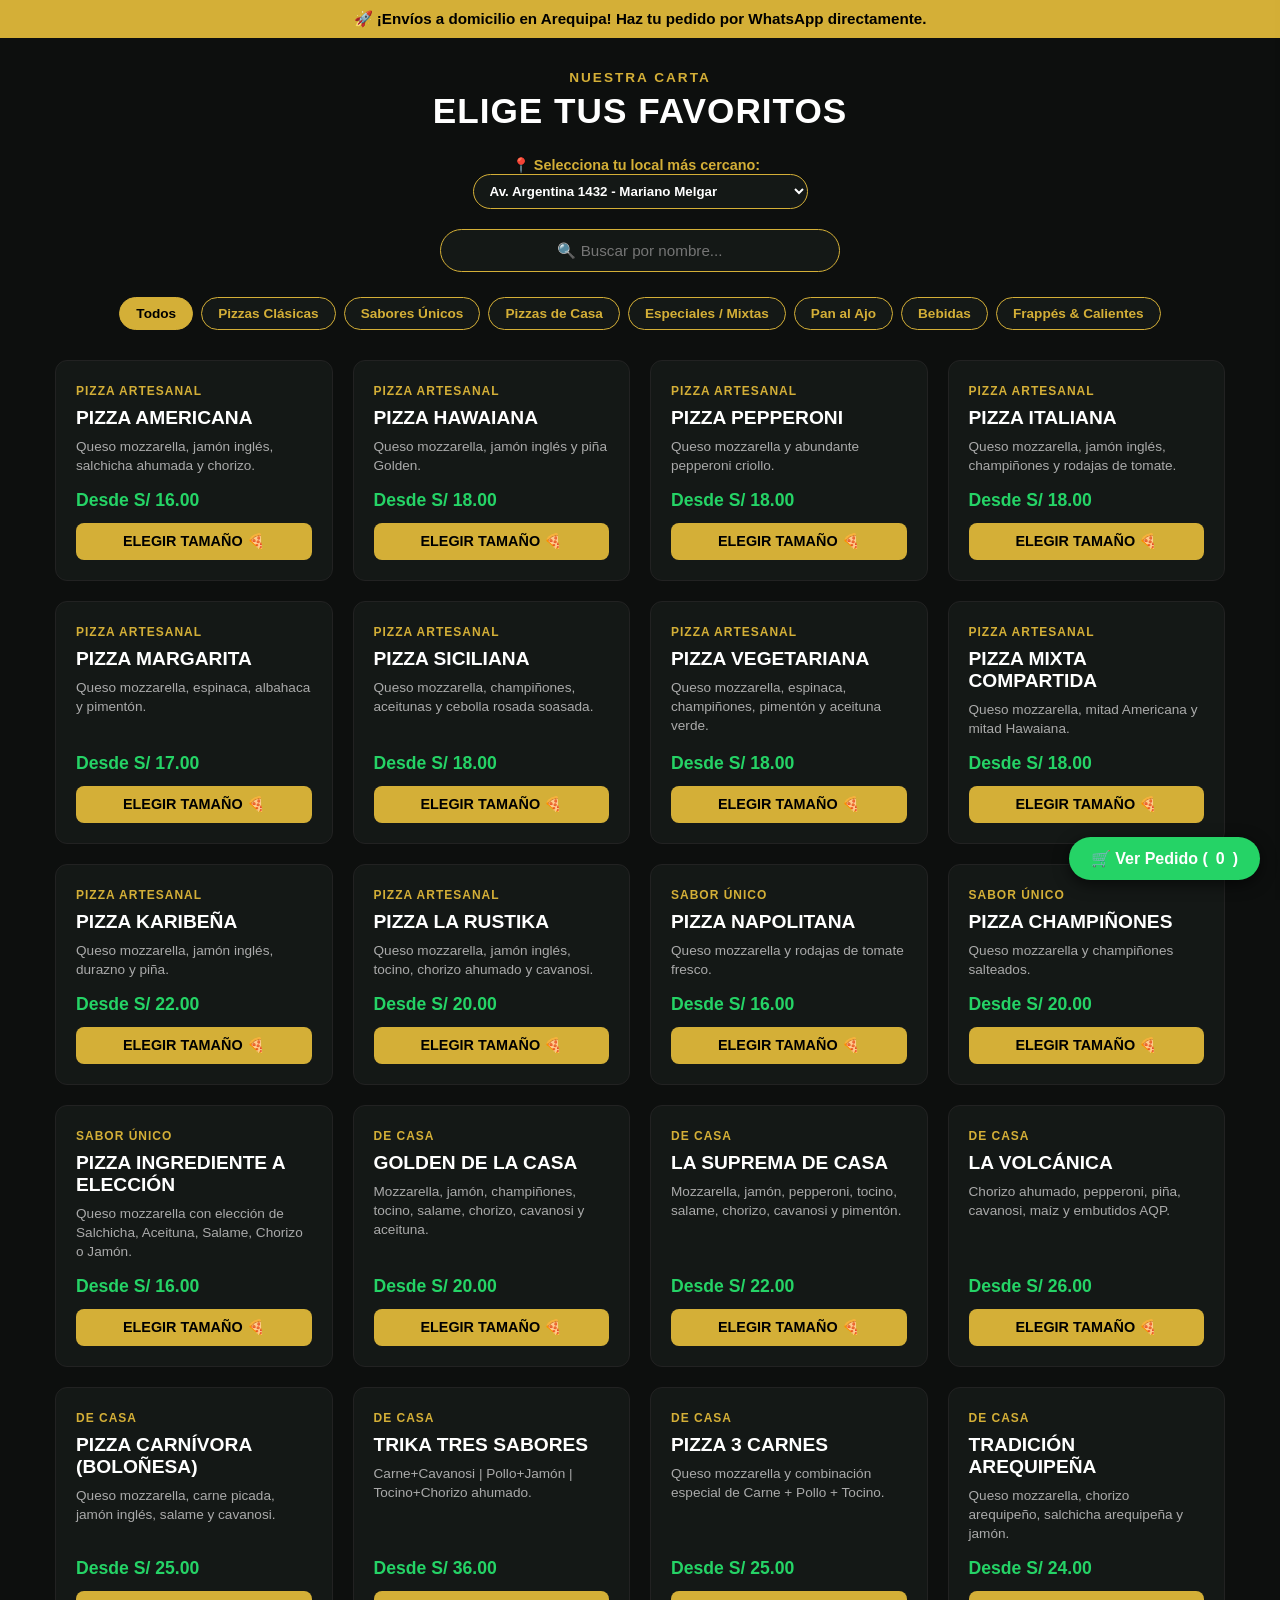
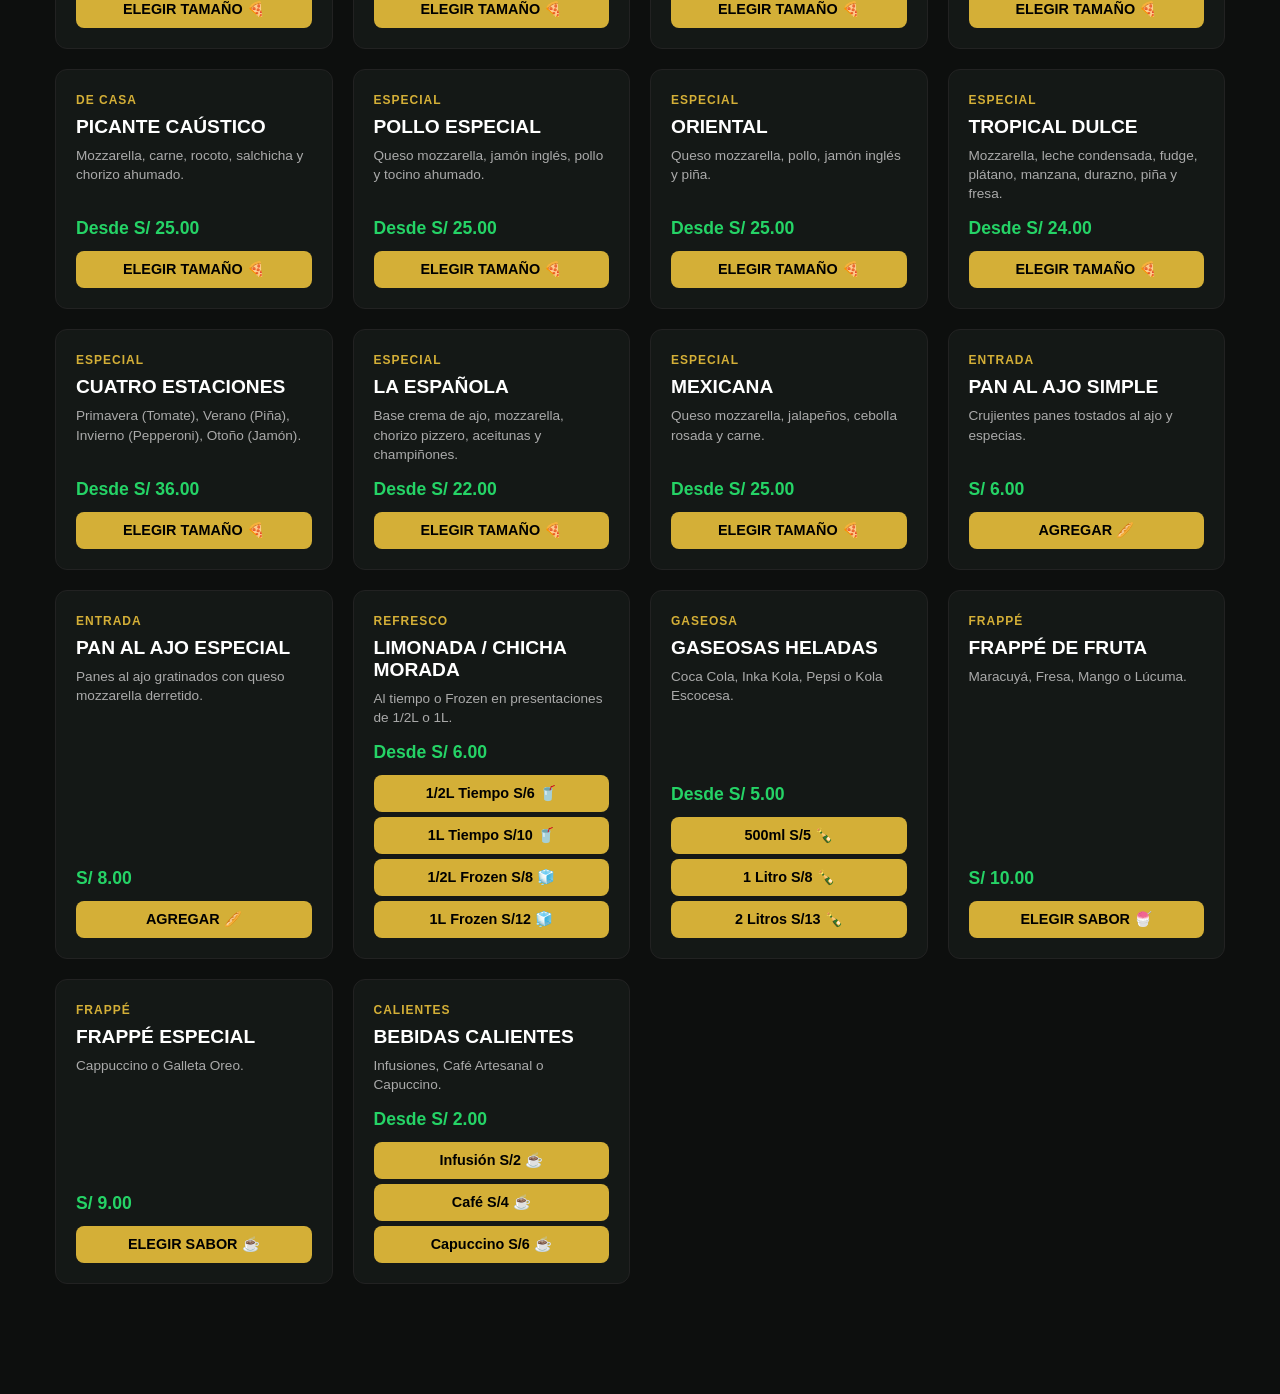
==== commit 5e179537: "Update index.html" ====
--- a/index.html
+++ b/index.html
@@ -4,467 +4,925 @@
   <meta charset="UTF-8">
   <meta name="viewport" content="width=device-width, initial-scale=1.0">
   <title>Golden Pizzeria & Cafe</title>
-  <!-- Librería de íconos FontAwesome -->
-  <link rel="stylesheet" href="https://cdnjs.cloudflare.com/ajax/libs/font-awesome/6.4.0/css/all.min.css">
-  <!-- Hoja de estilos principal -->
-  <link rel="stylesheet" href="style.css">
+  
+  <style>
+    /* ESTILOS GENERALES Y OSCUROS */
+    * { box-sizing: border-box; margin: 0; padding: 0; font-family: 'Segoe UI', Tahoma, Geneva, Verdana, sans-serif; }
+    body { background-color: #0d0f0e; color: #ffffff; min-height: 100vh; padding-bottom: 80px; }
+    
+    .promo-banner { background: #D4AF37; color: #000; text-align: center; padding: 10px; font-weight: bold; font-size: 0.95rem; }
+    .menu-container { max-width: 1200px; margin: 0 auto; padding: 30px 15px; }
+    
+    .section-title { text-align: center; margin-bottom: 25px; }
+    .section-title span { color: #D4AF37; letter-spacing: 2px; font-weight: bold; font-size: 0.85rem; text-transform: uppercase; }
+    .section-title h1 { font-size: 2.2rem; margin-top: 5px; font-weight: 900; letter-spacing: 1px; }
+
+    /* SELECTOR DE SEDE */
+    .sede-container { max-width: 550px; margin: 0 auto 20px auto; padding: 0 15px; text-align: center; }
+    .sede-container label { color: #D4AF37; font-weight: 700; margin-right: 8px; font-size: 0.9rem; }
+    .sede-container select { padding: 8px 12px; border-radius: 20px; border: 1px solid #D4AF37; background: #141816; color: #fff; font-weight: 600; outline: none; cursor: pointer; }
+
+    /* FILTROS Y BUSCADOR */
+    .search-box { text-align: center; margin-bottom: 25px; }
+    .search-box input { width: 90%; max-width: 400px; padding: 12px 20px; border-radius: 25px; border: 1px solid #D4AF37; background: #141816; color: white; outline: none; text-align: center; font-size: 0.95rem; }
+    
+    .menu-filters { display: flex; flex-wrap: wrap; gap: 8px; justify-content: center; margin-bottom: 30px; }
+    .filter-btn { background: #141816; color: #D4AF37; border: 1px solid #D4AF37; padding: 8px 16px; border-radius: 20px; cursor: pointer; transition: all 0.2s; font-weight: 600; font-size: 0.85rem; }
+    .filter-btn.active, .filter-btn:hover { background: #D4AF37; color: #000; }
+
+    /* TARJETAS DE PRODUCTOS */
+    .product-grid { display: grid; grid-template-columns: repeat(auto-fill, minmax(260px, 1fr)); gap: 20px; }
+    .card { background: #141816; border: 1px solid #222; border-radius: 12px; padding: 20px; display: flex; flex-direction: column; justify-content: space-between; transition: border-color 0.3s; }
+    .card:hover { border-color: #D4AF37; }
+    .category-tag { color: #D4AF37; font-size: 0.75rem; font-weight: bold; letter-spacing: 1px; }
+    .card h3 { font-size: 1.2rem; margin: 8px 0; color: #fff; }
+    .card p { font-size: 0.85rem; color: #aaa; line-height: 1.4; flex-grow: 1; margin-bottom: 15px; }
+    .price { font-size: 1.1rem; font-weight: bold; color: #25D366; margin-bottom: 12px; }
+    
+    .btn-add { width: 100%; background: #D4AF37; color: #000; border: none; padding: 10px; font-weight: bold; border-radius: 8px; cursor: pointer; transition: background 0.2s; font-size: 0.9rem; }
+    .btn-add:hover { background: #f1c40f; }
+
+    /* MODALES DE OPCIONES Y PAGO */
+    .modal-overlay { display: none; position: fixed; top: 0; left: 0; width: 100%; height: 100vh; background: rgba(0,0,0,0.85); z-index: 2000; justify-content: center; align-items: center; }
+    .modal-content { background: #141816; color: white; padding: 25px; border-radius: 12px; border: 1px solid #D4AF37; width: 90%; max-width: 440px; position: relative; max-height: 90vh; overflow-y: auto; }
+    .modal-close { position: absolute; top: 12px; right: 15px; background: none; border: none; color: white; font-size: 1.5rem; cursor: pointer; }
+    .btn-size-option { width: 100%; background: #1e2421; color: white; border: 1px solid #333; padding: 12px; border-radius: 8px; cursor: pointer; font-weight: bold; text-align: left; margin-bottom: 10px; transition: all 0.2s; }
+    .btn-size-option:hover { background: #D4AF37; color: black; border-color: #D4AF37; }
+
+    /* FORMULARIO Y OPCIONES DE PAGO */
+    .input-field { width: 100%; padding: 10px 12px; margin-bottom: 12px; border-radius: 6px; border: 1px solid #333; background: #0d0f0e; color: white; outline: none; font-size: 0.9rem; }
+    .input-field:focus { border-color: #D4AF37; }
+    .pago-option { background: #1e2421; border: 1px solid #333; padding: 12px; border-radius: 8px; margin-bottom: 10px; cursor: pointer; display: flex; align-items: center; gap: 10px; }
+    .pago-option.disabled { opacity: 0.4; cursor: not-allowed; }
+    .pago-option input { accent-color: #D4AF37; }
+
+    /* CARRITO FLOTANTE Y DRAWER */
+    .carrito-float-btn { position: fixed; bottom: 20px; right: 20px; background: #25D366; color: white; border: none; border-radius: 50px; padding: 12px 22px; font-weight: bold; font-size: 1rem; box-shadow: 0 4px 15px rgba(0,0,0,0.6); cursor: pointer; z-index: 1000; display: flex; align-items: center; gap: 8px; }
+    .drawer-carrito { position: fixed; top: 0; right: -360px; width: 330px; height: 100vh; background: #141816; color: white; box-shadow: -5px 0 20px rgba(0,0,0,0.8); z-index: 1001; transition: right 0.3s ease; display: flex; flex-direction: column; padding: 20px; }
+    .drawer-carrito.open { right: 0; }
+  </style>
 </head>
 <body>
 
-  <!-- TEMPORIZADOR FLOTANTE EN LA ESQUINA INFERIOR IZQUIERDA -->
-  <div id="timer-corner-widget" class="timer-corner-widget">
-    <div class="timer-corner-header">
-      <span>🔥 PREPARACIÓN EN HORNO</span>
-      <button onclick="minimizarTemporizador()" class="btn-timer-toggle">&minus;</button>
+  <!-- BANNER PROMO -->
+  <div class="promo-banner">
+    🚀 ¡Envíos a domicilio en Arequipa! Haz tu pedido por WhatsApp directamente.
+  </div>
+
+  <main class="menu-container">
+    <div class="section-title">
+      <span>Nuestra Carta</span>
+      <h1>ELIGE TUS FAVORITOS</h1>
     </div>
-    <div id="timer-display" class="timer-clock-corner">15:00</div>
-    <div id="timer-status" class="timer-corner-status">15 min para salir del horno a leña</div>
-    <div id="timer-warning" class="timer-corner-warning">
-      ⚠️ Recuerda aproximarte a tiempo al local, de lo contrario tu pizza podría estar tibia o fría.
+
+    <!-- SELECTOR DE SEDE -->
+    <div class="sede-container">
+      <label for="select-sede">📍 Selecciona tu local más cercano:</label>
+      <select id="select-sede" onchange="actualizarNumeroSede()">
+        <option value="mariano_melgar">Av. Argentina 1432 - Mariano Melgar</option>
+        <option value="paucarpata_vallejo">Calle Cesar Vallejo 100 - BADEN (Paucarpata)</option>
+        <option value="paucarpata_grau">Av. Miguel Grau 736 - Paucarpata</option>
+      </select>
+    </div>
+
+    <!-- BUSCADOR Y FILTROS -->
+    <div class="search-box">
+      <input type="text" id="search-input" onkeyup="buscarProducto()" placeholder="🔍 Buscar por nombre...">
+    </div>
+
+    <div class="menu-filters">
+      <button type="button" class="filter-btn active" onclick="filterCategory('todas', event)">Todos</button>
+      <button type="button" class="filter-btn" onclick="filterCategory('clasicas', event)">Pizzas Clásicas</button>
+      <button type="button" class="filter-btn" onclick="filterCategory('unicas', event)">Sabores Únicos</button>
+      <button type="button" class="filter-btn" onclick="filterCategory('casa', event)">Pizzas de Casa</button>
+      <button type="button" class="filter-btn" onclick="filterCategory('especiales', event)">Especiales / Mixtas</button>
+      <button type="button" class="filter-btn" onclick="filterCategory('pan', event)">Pan al Ajo</button>
+      <button type="button" class="filter-btn" onclick="filterCategory('bebidas', event)">Bebidas</button>
+      <button type="button" class="filter-btn" onclick="filterCategory('frappes', event)">Frappés & Calientes</button>
+    </div>
+
+    <!-- PRODUCTOS DE LA CARTA -->
+    <div class="product-grid">
+
+      <!-- PIZZAS CLÁSICAS -->
+      <div class="card clasicas">
+        <div>
+          <span class="category-tag">PIZZA ARTESANAL</span>
+          <h3>PIZZA AMERICANA</h3>
+          <p>Queso mozzarella, jamón inglés, salchicha ahumada y chorizo.</p>
+        </div>
+        <div>
+          <div class="price">Desde S/ 16.00</div>
+          <button type="button" onclick="abrirModalPizza('Americana',16,23,32)" class="btn-add">ELEGIR TAMAÑO 🍕</button>
+        </div>
+      </div>
+
+      <div class="card clasicas">
+        <div>
+          <span class="category-tag">PIZZA ARTESANAL</span>
+          <h3>PIZZA HAWAIANA</h3>
+          <p>Queso mozzarella, jamón inglés y piña Golden.</p>
+        </div>
+        <div>
+          <div class="price">Desde S/ 18.00</div>
+          <button type="button" onclick="abrirModalPizza('Hawaiana',18,25,36)" class="btn-add">ELEGIR TAMAÑO 🍕</button>
+        </div>
+      </div>
+
+      <div class="card clasicas">
+        <div>
+          <span class="category-tag">PIZZA ARTESANAL</span>
+          <h3>PIZZA PEPPERONI</h3>
+          <p>Queso mozzarella y abundante pepperoni criollo.</p>
+        </div>
+        <div>
+          <div class="price">Desde S/ 18.00</div>
+          <button type="button" onclick="abrirModalPizza('Pepperoni',18,28,38)" class="btn-add">ELEGIR TAMAÑO 🍕</button>
+        </div>
+      </div>
+
+      <div class="card clasicas">
+        <div>
+          <span class="category-tag">PIZZA ARTESANAL</span>
+          <h3>PIZZA ITALIANA</h3>
+          <p>Queso mozzarella, jamón inglés, champiñones y rodajas de tomate.</p>
+        </div>
+        <div>
+          <div class="price">Desde S/ 18.00</div>
+          <button type="button" onclick="abrirModalPizza('Italiana',18,25,35)" class="btn-add">ELEGIR TAMAÑO 🍕</button>
+        </div>
+      </div>
+
+      <div class="card clasicas">
+        <div>
+          <span class="category-tag">PIZZA ARTESANAL</span>
+          <h3>PIZZA MARGARITA</h3>
+          <p>Queso mozzarella, espinaca, albahaca y pimentón.</p>
+        </div>
+        <div>
+          <div class="price">Desde S/ 17.00</div>
+          <button type="button" onclick="abrirModalPizza('Margarita',17,24,32)" class="btn-add">ELEGIR TAMAÑO 🍕</button>
+        </div>
+      </div>
+
+      <div class="card clasicas">
+        <div>
+          <span class="category-tag">PIZZA ARTESANAL</span>
+          <h3>PIZZA SICILIANA</h3>
+          <p>Queso mozzarella, champiñones, aceitunas y cebolla rosada soasada.</p>
+        </div>
+        <div>
+          <div class="price">Desde S/ 18.00</div>
+          <button type="button" onclick="abrirModalPizza('Siciliana',18,25,34)" class="btn-add">ELEGIR TAMAÑO 🍕</button>
+        </div>
+      </div>
+
+      <div class="card clasicas">
+        <div>
+          <span class="category-tag">PIZZA ARTESANAL</span>
+          <h3>PIZZA VEGETARIANA</h3>
+          <p>Queso mozzarella, espinaca, champiñones, pimentón y aceituna verde.</p>
+        </div>
+        <div>
+          <div class="price">Desde S/ 18.00</div>
+          <button type="button" onclick="abrirModalPizza('Vegetariana',18,25,34)" class="btn-add">ELEGIR TAMAÑO 🍕</button>
+        </div>
+      </div>
+
+      <div class="card clasicas">
+        <div>
+          <span class="category-tag">PIZZA ARTESANAL</span>
+          <h3>PIZZA MIXTA COMPARTIDA</h3>
+          <p>Queso mozzarella, mitad Americana y mitad Hawaiana.</p>
+        </div>
+        <div>
+          <div class="price">Desde S/ 18.00</div>
+          <button type="button" onclick="abrirModalPizza('Mixta Compartida',18,26,35)" class="btn-add">ELEGIR TAMAÑO 🍕</button>
+        </div>
+      </div>
+
+      <div class="card clasicas">
+        <div>
+          <span class="category-tag">PIZZA ARTESANAL</span>
+          <h3>PIZZA KARIBEÑA</h3>
+          <p>Queso mozzarella, jamón inglés, durazno y piña.</p>
+        </div>
+        <div>
+          <div class="price">Desde S/ 22.00</div>
+          <button type="button" onclick="abrirModalPizza('Karibeña',22,28,40)" class="btn-add">ELEGIR TAMAÑO 🍕</button>
+        </div>
+      </div>
+
+      <div class="card clasicas">
+        <div>
+          <span class="category-tag">PIZZA ARTESANAL</span>
+          <h3>PIZZA LA RUSTIKA</h3>
+          <p>Queso mozzarella, jamón inglés, tocino, chorizo ahumado y cavanosi.</p>
+        </div>
+        <div>
+          <div class="price">Desde S/ 20.00</div>
+          <button type="button" onclick="abrirModalPizza('La Rustika',20,28,36)" class="btn-add">ELEGIR TAMAÑO 🍕</button>
+        </div>
+      </div>
+
+      <!-- SABORES ÚNICOS -->
+      <div class="card unicas">
+        <div>
+          <span class="category-tag">SABOR ÚNICO</span>
+          <h3>PIZZA NAPOLITANA</h3>
+          <p>Queso mozzarella y rodajas de tomate fresco.</p>
+        </div>
+        <div>
+          <div class="price">Desde S/ 16.00</div>
+          <button type="button" onclick="abrirModalPizza('Napolitana',16,24,32)" class="btn-add">ELEGIR TAMAÑO 🍕</button>
+        </div>
+      </div>
+
+      <div class="card unicas">
+        <div>
+          <span class="category-tag">SABOR ÚNICO</span>
+          <h3>PIZZA CHAMPIÑONES</h3>
+          <p>Queso mozzarella y champiñones salteados.</p>
+        </div>
+        <div>
+          <div class="price">Desde S/ 20.00</div>
+          <button type="button" onclick="abrirModalPizza('Champiñones',20,26,34)" class="btn-add">ELEGIR TAMAÑO 🍕</button>
+        </div>
+      </div>
+
+      <div class="card unicas">
+        <div>
+          <span class="category-tag">SABOR ÚNICO</span>
+          <h3>PIZZA INGREDIENTE A ELECCIÓN</h3>
+          <p>Queso mozzarella con elección de Salchicha, Aceituna, Salame, Chorizo o Jamón.</p>
+        </div>
+        <div>
+          <div class="price">Desde S/ 16.00</div>
+          <button type="button" onclick="abrirModalPizza('A Elección',16,25,33)" class="btn-add">ELEGIR TAMAÑO 🍕</button>
+        </div>
+      </div>
+
+      <!-- PIZZAS DE CASA -->
+      <div class="card casa">
+        <div>
+          <span class="category-tag">DE CASA</span>
+          <h3>GOLDEN DE LA CASA</h3>
+          <p>Mozzarella, jamón, champiñones, tocino, salame, chorizo, cavanosi y aceituna.</p>
+        </div>
+        <div>
+          <div class="price">Desde S/ 20.00</div>
+          <button type="button" onclick="abrirModalPizza('Golden de la Casa',20,30,40)" class="btn-add">ELEGIR TAMAÑO 🍕</button>
+        </div>
+      </div>
+
+      <div class="card casa">
+        <div>
+          <span class="category-tag">DE CASA</span>
+          <h3>LA SUPREMA DE CASA</h3>
+          <p>Mozzarella, jamón, pepperoni, tocino, salame, chorizo, cavanosi y pimentón.</p>
+        </div>
+        <div>
+          <div class="price">Desde S/ 22.00</div>
+          <button type="button" onclick="abrirModalPizza('La Suprema de Casa',22,32,42)" class="btn-add">ELEGIR TAMAÑO 🍕</button>
+        </div>
+      </div>
+
+      <div class="card casa">
+        <div>
+          <span class="category-tag">DE CASA</span>
+          <h3>LA VOLCÁNICA</h3>
+          <p>Chorizo ahumado, pepperoni, piña, cavanosi, maíz y embutidos AQP.</p>
+        </div>
+        <div>
+          <div class="price">Desde S/ 26.00</div>
+          <button type="button" onclick="abrirModalPizza('La Volcánica',26,35,45)" class="btn-add">ELEGIR TAMAÑO 🍕</button>
+        </div>
+      </div>
+
+      <div class="card casa">
+        <div>
+          <span class="category-tag">DE CASA</span>
+          <h3>PIZZA CARNÍVORA (BOLOÑESA)</h3>
+          <p>Queso mozzarella, carne picada, jamón inglés, salame y cavanosi.</p>
+        </div>
+        <div>
+          <div class="price">Desde S/ 25.00</div>
+          <button type="button" onclick="abrirModalPizza('Carnívora Boloñesa',25,35,45)" class="btn-add">ELEGIR TAMAÑO 🍕</button>
+        </div>
+      </div>
+
+      <div class="card casa">
+        <div>
+          <span class="category-tag">DE CASA</span>
+          <h3>TRIKA TRES SABORES</h3>
+          <p>Carne+Cavanosi | Pollo+Jamón | Tocino+Chorizo ahumado.</p>
+        </div>
+        <div>
+          <div class="price">Desde S/ 36.00</div>
+          <button type="button" onclick="abrirModalPizza('Trika Tres Sabores',null,36,46)" class="btn-add">ELEGIR TAMAÑO 🍕</button>
+        </div>
+      </div>
+
+      <div class="card casa">
+        <div>
+          <span class="category-tag">DE CASA</span>
+          <h3>PIZZA 3 CARNES</h3>
+          <p>Queso mozzarella y combinación especial de Carne + Pollo + Tocino.</p>
+        </div>
+        <div>
+          <div class="price">Desde S/ 25.00</div>
+          <button type="button" onclick="abrirModalPizza('3 Carnes',25,35,45)" class="btn-add">ELEGIR TAMAÑO 🍕</button>
+        </div>
+      </div>
+
+      <div class="card casa">
+        <div>
+          <span class="category-tag">DE CASA</span>
+          <h3>TRADICIÓN AREQUIPEÑA</h3>
+          <p>Queso mozzarella, chorizo arequipeño, salchicha arequipeña y jamón.</p>
+        </div>
+        <div>
+          <div class="price">Desde S/ 24.00</div>
+          <button type="button" onclick="abrirModalPizza('Tradición Arequipeña',24,32,42)" class="btn-add">ELEGIR TAMAÑO 🍕</button>
+        </div>
+      </div>
+
+      <div class="card casa">
+        <div>
+          <span class="category-tag">DE CASA</span>
+          <h3>PICANTE CAÚSTICO</h3>
+          <p>Mozzarella, carne, rocoto, salchicha y chorizo ahumado.</p>
+        </div>
+        <div>
+          <div class="price">Desde S/ 25.00</div>
+          <button type="button" onclick="abrirModalPizza('Picante Caústico',25,36,46)" class="btn-add">ELEGIR TAMAÑO 🍕</button>
+        </div>
+      </div>
+
+      <!-- ESPECIALES / MIXTAS -->
+      <div class="card especiales">
+        <div>
+          <span class="category-tag">ESPECIAL</span>
+          <h3>POLLO ESPECIAL</h3>
+          <p>Queso mozzarella, jamón inglés, pollo y tocino ahumado.</p>
+        </div>
+        <div>
+          <div class="price">Desde S/ 25.00</div>
+          <button type="button" onclick="abrirModalPizza('Pollo Especial',25,35,45)" class="btn-add">ELEGIR TAMAÑO 🍕</button>
+        </div>
+      </div>
+
+      <div class="card especiales">
+        <div>
+          <span class="category-tag">ESPECIAL</span>
+          <h3>ORIENTAL</h3>
+          <p>Queso mozzarella, pollo, jamón inglés y piña.</p>
+        </div>
+        <div>
+          <div class="price">Desde S/ 25.00</div>
+          <button type="button" onclick="abrirModalPizza('Oriental',25,34,44)" class="btn-add">ELEGIR TAMAÑO 🍕</button>
+        </div>
+      </div>
+
+      <div class="card especiales">
+        <div>
+          <span class="category-tag">ESPECIAL</span>
+          <h3>TROPICAL DULCE</h3>
+          <p>Mozzarella, leche condensada, fudge, plátano, manzana, durazno, piña y fresa.</p>
+        </div>
+        <div>
+          <div class="price">Desde S/ 24.00</div>
+          <button type="button" onclick="abrirModalPizza('Tropical Dulce',24,32,42)" class="btn-add">ELEGIR TAMAÑO 🍕</button>
+        </div>
+      </div>
+
+      <div class="card especiales">
+        <div>
+          <span class="category-tag">ESPECIAL</span>
+          <h3>CUATRO ESTACIONES</h3>
+          <p>Primavera (Tomate), Verano (Piña), Invierno (Pepperoni), Otoño (Jamón).</p>
+        </div>
+        <div>
+          <div class="price">Desde S/ 36.00</div>
+          <button type="button" onclick="abrirModalPizza('Cuatro Estaciones',null,36,46)" class="btn-add">ELEGIR TAMAÑO 🍕</button>
+        </div>
+      </div>
+
+      <div class="card especiales">
+        <div>
+          <span class="category-tag">ESPECIAL</span>
+          <h3>LA ESPAÑOLA</h3>
+          <p>Base crema de ajo, mozzarella, chorizo pizzero, aceitunas y champiñones.</p>
+        </div>
+        <div>
+          <div class="price">Desde S/ 22.00</div>
+          <button type="button" onclick="abrirModalPizza('La Española',22,31,41)" class="btn-add">ELEGIR TAMAÑO 🍕</button>
+        </div>
+      </div>
+
+      <div class="card especiales">
+        <div>
+          <span class="category-tag">ESPECIAL</span>
+          <h3>MEXICANA</h3>
+          <p>Queso mozzarella, jalapeños, cebolla rosada y carne.</p>
+        </div>
+        <div>
+          <div class="price">Desde S/ 25.00</div>
+          <button type="button" onclick="abrirModalPizza('Mexicana',25,33,43)" class="btn-add">ELEGIR TAMAÑO 🍕</button>
+        </div>
+      </div>
+
+      <!-- PAN AL AJO -->
+      <div class="card pan">
+        <div>
+          <span class="category-tag">ENTRADA</span>
+          <h3>PAN AL AJO SIMPLE</h3>
+          <p>Crujientes panes tostados al ajo y especias.</p>
+        </div>
+        <div>
+          <div class="price">S/ 6.00</div>
+          <button type="button" onclick="agregarPedido('Pan al Ajo Simple', 6)" class="btn-add">AGREGAR 🥖</button>
+        </div>
+      </div>
+
+      <div class="card pan">
+        <div>
+          <span class="category-tag">ENTRADA</span>
+          <h3>PAN AL AJO ESPECIAL</h3>
+          <p>Panes al ajo gratinados con queso mozzarella derretido.</p>
+        </div>
+        <div>
+          <div class="price">S/ 8.00</div>
+          <button type="button" onclick="agregarPedido('Pan al Ajo Especial', 8)" class="btn-add">AGREGAR 🥖</button>
+        </div>
+      </div>
+
+      <!-- BEBIDAS -->
+      <div class="card bebidas">
+        <div>
+          <span class="category-tag">REFRESCO</span>
+          <h3>LIMONADA / CHICHA MORADA</h3>
+          <p>Al tiempo o Frozen en presentaciones de 1/2L o 1L.</p>
+        </div>
+        <div>
+          <div class="price">Desde S/ 6.00</div>
+          <button type="button" onclick="agregarPedido('Limonada/Chicha 1/2L Tiempo', 6)" class="btn-add" style="margin-bottom:5px;">1/2L Tiempo S/6 🥤</button>
+          <button type="button" onclick="agregarPedido('Limonada/Chicha 1L Tiempo', 10)" class="btn-add" style="margin-bottom:5px;">1L Tiempo S/10 🥤</button>
+          <button type="button" onclick="agregarPedido('Limonada/Chicha 1/2L Frozen', 8)" class="btn-add" style="margin-bottom:5px;">1/2L Frozen S/8 🧊</button>
+          <button type="button" onclick="agregarPedido('Limonada/Chicha 1L Frozen', 12)" class="btn-add">1L Frozen S/12 🧊</button>
+        </div>
+      </div>
+
+      <div class="card bebidas">
+        <div>
+          <span class="category-tag">GASEOSA</span>
+          <h3>GASEOSAS HELADAS</h3>
+          <p>Coca Cola, Inka Kola, Pepsi o Kola Escocesa.</p>
+        </div>
+        <div>
+          <div class="price">Desde S/ 5.00</div>
+          <button type="button" onclick="agregarPedido('Gaseosa 500ml', 5)" class="btn-add" style="margin-bottom:5px;">500ml S/5 🍾</button>
+          <button type="button" onclick="agregarPedido('Gaseosa 1 Litro', 8)" class="btn-add" style="margin-bottom:5px;">1 Litro S/8 🍾</button>
+          <button type="button" onclick="agregarPedido('Gaseosa 2 Litros', 13)" class="btn-add">2 Litros S/13 🍾</button>
+        </div>
+      </div>
+
+      <!-- FRAPPÉS Y CALIENTES -->
+      <div class="card frappes">
+        <div>
+          <span class="category-tag">FRAPPÉ</span>
+          <h3>FRAPPÉ DE FRUTA</h3>
+          <p>Maracuyá, Fresa, Mango o Lúcuma.</p>
+        </div>
+        <div>
+          <div class="price">S/ 10.00</div>
+          <button type="button" onclick="abrirModalFrappe('fruta')" class="btn-add">ELEGIR SABOR 🍧</button>
+        </div>
+      </div>
+
+      <div class="card frappes">
+        <div>
+          <span class="category-tag">FRAPPÉ</span>
+          <h3>FRAPPÉ ESPECIAL</h3>
+          <p>Cappuccino o Galleta Oreo.</p>
+        </div>
+        <div>
+          <div class="price">S/ 9.00</div>
+          <button type="button" onclick="abrirModalFrappe('especial')" class="btn-add">ELEGIR SABOR ☕</button>
+        </div>
+      </div>
+
+      <div class="card frappes">
+        <div>
+          <span class="category-tag">CALIENTES</span>
+          <h3>BEBIDAS CALIENTES</h3>
+          <p>Infusiones, Café Artesanal o Capuccino.</p>
+        </div>
+        <div>
+          <div class="price">Desde S/ 2.00</div>
+          <button type="button" onclick="agregarPedido('Infusión', 2)" class="btn-add" style="margin-bottom:5px;">Infusión S/2 ☕</button>
+          <button type="button" onclick="agregarPedido('Café Artesanal', 4)" class="btn-add" style="margin-bottom:5px;">Café S/4 ☕</button>
+          <button type="button" onclick="agregarPedido('Capuccino', 6)" class="btn-add">Capuccino S/6 ☕</button>
+        </div>
+      </div>
+
+    </div>
+  </main>
+
+  <!-- MODAL SELECCIÓN DE TAMAÑO O SABOR -->
+  <div id="modal-custom" class="modal-overlay">
+    <div class="modal-content">
+      <button onclick="cerrarModal()" class="modal-close">&times;</button>
+      <h2 id="modal-title" style="color:#D4AF37; margin-bottom:15px; font-size:1.3rem;"></h2>
+      <div id="modal-body"></div>
     </div>
   </div>
 
-  <!-- HEADER NOCTURNO Y RÚSTICO -->
-  <header class="header">
-    <h1 class="logo-title">Golden Pizzeria & Cafe</h1>
-    <p class="tagline">SABOR ARTESANAL A LEÑA ATENDEMOS DE 4 A 10 PM</p>
-
-    <!-- BARRA DE BÚSQUEDA Y RESERVA DE MESA -->
-    <div class="search-container">
-      <input type="text" id="search-input" placeholder="Buscar pizza, bebida, frappe..." onkeyup="buscarProducto()">
-      <button class="btn-reserva-header" onclick="abrirModalReserva()">
-        <i class="fa-solid fa-chair"></i> Reservar Mesa
+  <!-- MODAL DE DATOS Y PAGO CON ANTIFRAUDE -->
+  <div id="modal-pago" class="modal-overlay">
+    <div class="modal-content">
+      <button onclick="cerrarModalPago()" class="modal-close">&times;</button>
+      <h2 style="color:#D4AF37; margin-bottom:15px; font-size:1.3rem;">📋 DATOS DE ENTREGA & PAGO</h2>
+      
+      <!-- SECCIÓN DATOS DEL CLIENTE -->
+      <div style="margin-bottom: 15px;">
+        <input type="text" id="cliente-nombre" class="input-field" placeholder="👤 Nombre y Apellido (Obligatorio)">
+        <input type="tel" id="cliente-telefono" class="input-field" placeholder="📞 Teléfono / Celular (Obligatorio)">
+        <input type="text" id="cliente-direccion" class="input-field" placeholder="📍 Dirección de entrega (Obligatorio)">
+        <input type="text" id="cliente-referencia" class="input-field" placeholder="🏠 Referencia / Color de casa (Obligatorio)">
+        
+        <button type="button" onclick="obtenerUbicacionGPS()" style="width:100%; background:#1e2421; color:#D4AF37; border:1px solid #D4AF37; padding:8px; border-radius:6px; cursor:pointer; font-size:0.8rem; font-weight:bold; margin-bottom:10px;">
+          📍 Compartir mi Ubicación GPS Actual
+        </button>
+        <span id="gps-status" style="display:block; font-size:0.75rem; color:#25D366; text-align:center;"></span>
+      </div>
+
+      <p style="color:#ccc; font-size:0.85rem; margin-bottom:10px; font-weight:bold;">Selecciona tu Método de Pago:</p>
+
+      <!-- ADVERTENCIA PEDIDOS GRANDES -->
+      <div id="alerta-limite" style="display:none; background:rgba(212,175,55,0.15); border:1px solid #D4AF37; padding:8px; border-radius:6px; font-size:0.75rem; color:#D4AF37; margin-bottom:10px;">
+        ⚠️ Por seguridad en pedidos mayores a S/ 50.00, solo aceptamos pagos adelantados por Yape o Tarjeta.
+      </div>
+
+      <label class="pago-option">
+        <input type="radio" name="metodoPago" value="yape" onchange="seleccionarMetodo('yape')">
+        <div>
+          <strong>📱 Yape / Plin</strong>
+          <div style="font-size:0.8rem; color:#aaa;">Pago virtual (requiere captura)</div>
+        </div>
+      </label>
+
+      <label class="pago-option">
+        <input type="radio" name="metodoPago" value="tarjeta" onchange="seleccionarMetodo('tarjeta')">
+        <div>
+          <strong>💳 Tarjeta Débito / Crédito</strong>
+          <div style="font-size:0.8rem; color:#aaa;">Pago presencial al entregar</div>
+        </div>
+      </label>
+
+      <label class="pago-option" id="option-efectivo">
+        <input type="radio" name="metodoPago" id="radio-efectivo" value="efectivo" onchange="seleccionarMetodo('efectivo')">
+        <div>
+          <strong>💵 Efectivo</strong>
+          <div style="font-size:0.8rem; color:#aaa;">Pago presencial al entregar</div>
+        </div>
+      </label>
+
+      <!-- SECCIÓN YAPE (Subida obligatoria) -->
+      <div id="sec-yape" style="display:none; background:#1e2421; border:1px dashed #D4AF37; padding:15px; border-radius:8px; margin-top:10px;">
+        <p style="font-size:0.85rem; color:#25D366; margin-bottom:5px;"><strong>Número Yape / Plin de Sede: <span id="yape-numero-pantalla">994 710 034</span></strong></p>
+        <p style="font-size:0.8rem; color:#ccc; margin-bottom:10px;">Adjunta obligatoriamente la captura del comprobante:</p>
+        <input type="file" id="yape-file" accept="image/*" style="font-size:0.85rem; color:#ccc;">
+      </div>
+
+      <button onclick="procesarEnvioFinal()" class="btn-add" style="margin-top:15px; padding:12px; font-size:1rem;">
+        🚀 ENVIAR PEDIDO POR WHATSAPP
       </button>
     </div>
-
-    <!-- NAVEGACIÓN DE FILTROS -->
-    <div class="filter-bar">
-      <button class="filter-btn active" onclick="filterCategory('todas', event)">Todas</button>
-      <button class="filter-btn" onclick="filterCategory('clasicas', event)">Clásicas</button>
-      <button class="filter-btn" onclick="filterCategory('unicos', event)">Sabores Únicos</button>
-      <button class="filter-btn" onclick="filterCategory('casa', event)">De Casa</button>
-      <button class="filter-btn" onclick="filterCategory('especiales', event)">Especiales</button>
-      <button class="filter-btn" onclick="filterCategory('panes', event)">🍞 Panes al Ajo</button>
-      <button class="filter-btn" onclick="filterCategory('pizzetas', event)">🍕 Pizzetas</button>
-      <button class="filter-btn" onclick="filterCategory('kids', event)">👶 Kids</button>
-      <button class="filter-btn" onclick="filterCategory('cumpleanos', event)">🎉 Cumpleaños</button>
-      <button class="filter-btn" onclick="filterCategory('bebidas', event)">Bebidas</button>
-      <button class="filter-btn" onclick="filterCategory('calientes', event)">☕ Bebidas Calientes</button>
-      <button class="filter-btn" onclick="filterCategory('frappes', event)">Frappés</button>
+  </div>
+
+  <!-- CARRITO Y BOTÓN FLOTANTE -->
+  <button class="carrito-float-btn" onclick="toggleCarrito()">
+    🛒 Ver Pedido (<span id="carrito-count">0</span>)
+  </button>
+
+  <div id="drawer-carrito" class="drawer-carrito">
+    <div style="display:flex; justify-content:space-between; align-items:center; border-bottom:1px solid #333; padding-bottom:10px;">
+      <h3 style="color:#D4AF37; margin:0;">🛒 TU PEDIDO</h3>
+      <button onclick="toggleCarrito()" style="background:none; border:none; color:white; font-size:1.5rem; cursor:pointer;">&times;</button>
     </div>
-  </header>
-
-  <!-- CONTENEDOR DE PRODUCTOS -->
-  <main class="container">
-    <div class="product-grid">
-
-      <!-- PIZZAS CLÁSICAS -->
-      <div class="card clasicas">
-        <h3>Pizza Americana</h3>
-        <p>Queso mozzarella, jamón Inglés, salchicha ahumada y chorizo.</p>
-        <p class="precios">Personal: S/ 16 | Mediana: S/ 23 | Familiar: S/ 32</p>
-        <button class="btn-add" onclick="abrirModalPizza('Americana', 16, 23, 32)">AGREGAR +</button>
-      </div>
-
-      <div class="card clasicas">
-        <h3>Pizza Hawaiana</h3>
-        <p>Queso mozzarella, jamón Inglés y Piña Golden.</p>
-        <p class="precios">Personal: S/ 18 | Mediana: S/ 25 | Familiar: S/ 36</p>
-        <button class="btn-add" onclick="abrirModalPizza('Hawaiana', 18, 25, 36)">AGREGAR +</button>
-      </div>
-
-      <div class="card clasicas">
-        <h3>Pizza Pepperoni</h3>
-        <p>Queso mozzarella y Pepperoni.</p>
-        <p class="precios">Personal: S/ 18 | Mediana: S/ 28 | Familiar: S/ 38</p>
-        <button class="btn-add" onclick="abrirModalPizza('Pepperoni', 18, 28, 38)">AGREGAR +</button>
-      </div>
-
-      <div class="card clasicas">
-        <h3>Pizza Italiana</h3>
-        <p>Queso mozzarella, jamón Inglés, champiñones y rodajas de tomate.</p>
-        <p class="precios">Personal: S/ 18 | Mediana: S/ 25 | Familiar: S/ 35</p>
-        <button class="btn-add" onclick="abrirModalPizza('Italiana', 18, 25, 35)">AGREGAR +</button>
-      </div>
-
-      <div class="card clasicas">
-        <h3>Pizza Margarita</h3>
-        <p>Queso mozzarella, espinaca, albahaca y pimentón.</p>
-        <p class="precios">Personal: S/ 17 | Mediana: S/ 24 | Familiar: S/ 32</p>
-        <button class="btn-add" onclick="abrirModalPizza('Margarita', 17, 24, 32)">AGREGAR +</button>
-      </div>
-
-      <div class="card clasicas">
-        <h3>Pizza Siciliana</h3>
-        <p>Queso mozzarella, champiñones, aceituna y cebolla rosada soasada.</p>
-        <p class="precios">Personal: S/ 18 | Mediana: S/ 25 | Familiar: S/ 34</p>
-        <button class="btn-add" onclick="abrirModalPizza('Siciliana', 18, 25, 34)">AGREGAR +</button>
-      </div>
-
-      <div class="card clasicas">
-        <h3>Pizza Vegetariana</h3>
-        <p>Queso mozzarella, espinaca, champiñones, pimentón y aceituna verde.</p>
-        <p class="precios">Personal: S/ 18 | Mediana: S/ 25 | Familiar: S/ 34</p>
-        <button class="btn-add" onclick="abrirModalPizza('Vegetariana', 18, 25, 34)">AGREGAR +</button>
-      </div>
-
-      <div class="card clasicas">
-        <h3>Pizza Mixta Compartida</h3>
-        <p>Queso mozzarella, mitad Americana y mitad Hawaiana.</p>
-        <p class="precios">Personal: S/ 18 | Mediana: S/ 26 | Familiar: S/ 35</p>
-        <button class="btn-add" onclick="abrirModalPizza('Mixta Compartida Dos Sabores', 18, 26, 35)">AGREGAR +</button>
-      </div>
-
-      <div class="card clasicas">
-        <h3>Pizza Karibeña</h3>
-        <p>Queso mozzarella, jamón Inglés, durazno y piña.</p>
-        <p class="precios">Personal: S/ 22 | Mediana: S/ 28 | Familiar: S/ 40</p>
-        <button class="btn-add" onclick="abrirModalPizza('Karibeña', 22, 28, 40)">AGREGAR +</button>
-      </div>
-
-      <div class="card clasicas">
-        <h3>Pizza La Rustika</h3>
-        <p>Queso mozzarella, jamón Inglés, tocino ahumado, chorizo ahumado y cavanosi.</p>
-        <p class="precios">Personal: S/ 20 | Mediana: S/ 28 | Familiar: S/ 36</p>
-        <button class="btn-add" onclick="abrirModalPizza('La Rustika (Especial Simple)', 20, 28, 36)">AGREGAR +</button>
-      </div>
-
-      <!-- SABORES ÚNICOS -->
-      <div class="card unicos">
-        <h3>Pizza Napolitana</h3>
-        <p>Queso mozzarella y rodajas de tomate.</p>
-        <p class="precios">Personal: S/ 16 | Mediana: S/ 24 | Familiar: S/ 32</p>
-        <button class="btn-add" onclick="abrirModalPizza('Napolitana', 16, 24, 32)">AGREGAR +</button>
-      </div>
-
-      <div class="card unicos">
-        <h3>Pizza Champiñones</h3>
-        <p>Queso mozzarella y champiñones frescos.</p>
-        <p class="precios">Personal: S/ 20 | Mediana: S/ 26 | Familiar: S/ 34</p>
-        <button class="btn-add" onclick="abrirModalPizza('Champiñones', 20, 26, 34)">AGREGAR +</button>
-      </div>
-
-      <div class="card unicos">
-        <h3>Pizza de Salchicha</h3>
-        <p>Queso mozzarella y salchicha ahumada.</p>
-        <p class="precios">Personal: S/ 16 | Mediana: S/ 25 | Familiar: S/ 33</p>
-        <button class="btn-add" onclick="abrirModalPizza('de Salchicha', 16, 25, 33)">AGREGAR +</button>
-      </div>
-
-      <div class="card unicos">
-        <h3>Pizza de Aceituna</h3>
-        <p>Queso mozzarella y aceituna seleccionada.</p>
-        <p class="precios">Personal: S/ 16 | Mediana: S/ 25 | Familiar: S/ 33</p>
-        <button class="btn-add" onclick="abrirModalPizza('de Aceituna', 16, 25, 33)">AGREGAR +</button>
-      </div>
-
-      <div class="card unicos">
-        <h3>Pizza de Salame</h3>
-        <p>Queso mozzarella y salame fino.</p>
-        <p class="precios">Personal: S/ 16 | Mediana: S/ 25 | Familiar: S/ 33</p>
-        <button class="btn-add" onclick="abrirModalPizza('de Salame', 16, 25, 33)">AGREGAR +</button>
-      </div>
-
-      <div class="card unicos">
-        <h3>Pizza de Chorizo</h3>
-        <p>Queso mozzarella y chorizo sabroso.</p>
-        <p class="precios">Personal: S/ 16 | Mediana: S/ 25 | Familiar: S/ 33</p>
-        <button class="btn-add" onclick="abrirModalPizza('de Chorizo', 16, 25, 33)">AGREGAR +</button>
-      </div>
-
-      <div class="card unicos">
-        <h3>Pizza de Jamón</h3>
-        <p>Queso mozzarella y jamón Inglés.</p>
-        <p class="precios">Personal: S/ 16 | Mediana: S/ 25 | Familiar: S/ 33</p>
-        <button class="btn-add" onclick="abrirModalPizza('de Jamón', 16, 25, 33)">AGREGAR +</button>
-      </div>
-
-      <!-- PIZZAS DE CASA -->
-      <div class="card casa">
-        <h3>Golden de la Casa</h3>
-        <p>Queso mozzarella, jamón Inglés, champiñones, tocino ahumado, salame, chorizo ahumado, cavanosi y aceituna.</p>
-        <p class="precios">Personal: S/ 20 | Mediana: S/ 30 | Familiar: S/ 40</p>
-        <button class="btn-add" onclick="abrirModalPizza('Golden de la Casa', 20, 30, 40)">AGREGAR +</button>
-      </div>
-
-      <div class="card casa">
-        <h3>La Suprema de Casa</h3>
-        <p>Queso mozzarella, jamón Inglés, pepperoni, tocino ahumado, salame, chorizo ahumado, cavanosi y pimentón.</p>
-        <p class="precios">Personal: S/ 22 | Mediana: S/ 32 | Familiar: S/ 42</p>
-        <button class="btn-add" onclick="abrirModalPizza('La Suprema de Casa', 22, 32, 42)">AGREGAR +</button>
-      </div>
-
-      <div class="card casa">
-        <h3>La Volcánica 🔥</h3>
-        <p>¡Explosión de sabores! Queso mozzarella, chorizo ahumado, pepperoni, rodajas de piña, cavanosi, maíz dulce, salchicha AQP y chorizo AQP.</p>
-        <p class="precios">Personal: S/ 26 | Mediana: S/ 35 | Familiar: S/ 45</p>
-        <button class="btn-add" onclick="abrirModalPizza('La Volcánica', 26, 35, 45)">AGREGAR +</button>
-      </div>
-
-      <div class="card casa">
-        <h3>Boloñesa (Carnívora)</h3>
-        <p>Queso mozzarella, carne picada, jamón Inglés, salame y cavanosi.</p>
-        <p class="precios">Personal: S/ 25 | Mediana: S/ 35 | Familiar: S/ 45</p>
-        <button class="btn-add" onclick="abrirModalPizza('Boloñesa (Carnívora)', 25, 35, 45)">AGREGAR +</button>
-      </div>
-
-      <div class="card casa">
-        <h3>Trika Tres Sabores</h3>
-        <p>Queso mozzarella y segmentado de: 1. Carne + Cavanosi | 2. Pollo + Jamón | 3. Tocino + Chorizo ahumado.</p>
-        <p class="precios">Personal: S/ 25 | Mediana: S/ 36 | Familiar: S/ 46</p>
-        <button class="btn-add" onclick="abrirModalPizza('Trika Tres Sabores', 25, 36, 46)">AGREGAR +</button>
-      </div>
-
-      <div class="card casa">
-        <h3>3 Carnes</h3>
-        <p>Queso mozzarella y combinado de Carne + Pollo + Tocino.</p>
-        <p class="precios">Personal: S/ 25 | Mediana: S/ 35 | Familiar: S/ 45</p>
-        <button class="btn-add" onclick="abrirModalPizza('3 Carnes', 25, 35, 45)">AGREGAR +</button>
-      </div>
-
-      <div class="card casa">
-        <h3>Tradición Arequipeña</h3>
-        <p>Queso mozzarella, chorizo arequipeño, salchicha arequipeña y jamón Inglés.</p>
-        <p class="precios">Personal: S/ 24 | Mediana: S/ 32 | Familiar: S/ 42</p>
-        <button class="btn-add" onclick="abrirModalPizza('Tradición Arequipeña', 24, 32, 42)">AGREGAR +</button>
-      </div>
-
-      <div class="card casa">
-        <h3>Picante Cáustico 🌶️</h3>
-        <p>Queso mozzarella, trozos de carne, rodajas de rocoto, salchicha ahumada y chorizo ahumado.</p>
-        <p class="precios">Personal: S/ 25 | Mediana: S/ 36 | Familiar: S/ 46</p>
-        <button class="btn-add" onclick="abrirModalPizza('Picante Cáustico', 25, 36, 46)">AGREGAR +</button>
-      </div>
-
-      <!-- PIZZAS ESPECIALES -->
-      <div class="card especiales">
-        <h3>Pizza Pollo</h3>
-        <p>Queso mozzarella, jamón Inglés, pollo y tocino ahumado.</p>
-        <p class="precios">Personal: S/ 25 | Mediana: S/ 35 | Familiar: S/ 45</p>
-        <button class="btn-add" onclick="abrirModalPizza('Pollo', 25, 35, 45)">AGREGAR +</button>
-      </div>
-
-      <div class="card especiales">
-        <h3>Pizza Oriental</h3>
-        <p>Queso mozzarella, pollo, jamón Inglés y piña.</p>
-        <p class="precios">Personal: S/ 25 | Mediana: S/ 34 | Familiar: S/ 44</p>
-        <button class="btn-add" onclick="abrirModalPizza('Oriental', 25, 34, 44)">AGREGAR +</button>
-      </div>
-
-      <div class="card especiales">
-        <h3>Pizza Tropical</h3>
-        <p>Queso mozzarella, leche condensada, chocolate fudge, plátano, manzana, durazno, piña y fresa.</p>
-        <p class="precios">Personal: S/ 24 | Mediana: S/ 32 | Familiar: S/ 42</p>
-        <button class="btn-add" onclick="abrirModalPizza('Tropical', 24, 32, 42)">AGREGAR +</button>
-      </div>
-
-      <div class="card especiales">
-        <h3>Pizza Cuatro Estaciones</h3>
-        <p>Queso mozzarella con Primavera (Tomate/Espinaca), Verano (Piña/Durazno), Invierno (Pepperoni/Cavanosi) y Otoño (Jamón/Chorizo).</p>
-        <p class="precios">Mediana: S/ 36 | Familiar: S/ 46</p>
-        <button class="btn-add" onclick="abrirModalCuatroEstaciones()">AGREGAR +</button>
-      </div>
-
-      <div class="card especiales">
-        <h3>La Española</h3>
-        <p>Base de crema de ajo, queso mozzarella, chorizo pizzero ahumado, aceitunas verdes y champiñones.</p>
-        <p class="precios">Personal: S/ 22 | Mediana: S/ 31 | Familiar: S/ 41</p>
-        <button class="btn-add" onclick="abrirModalPizza('La Española', 22, 31, 41)">AGREGAR +</button>
-      </div>
-
-      <div class="card especiales">
-        <h3>Pizza Mexicana 🌶️</h3>
-        <p>Queso mozzarella, jalapeños, cebolla rosada y carne.</p>
-        <p class="precios">Personal: S/ 25 | Mediana: S/ 33 | Familiar: S/ 43</p>
-        <button class="btn-add" onclick="abrirModalPizza('Mexicana', 25, 33, 43)">AGREGAR +</button>
-      </div>
-
-      <div class="card especiales">
-        <h3>Mixtas Especiales</h3>
-        <p>Elige tu combinación favorita de 2 zonas especiales con piña/durazno o carnes.</p>
-        <p class="precios">Personal: S/ 25 | Mediana: S/ 35 | Familiar: S/ 45</p>
-        <button class="btn-add" onclick="abrirModalMixtasEspeciales()">ELEGIR COMBINACIÓN +</button>
-      </div>
-
-      <!-- PANES AL AJO -->
-      <div class="card panes">
-        <h3>Pan al Ajo Simple</h3>
-        <p>Porción de pan horneado crujiente con mantequilla de ajo artesanal.</p>
-        <p class="precios">Precio: S/ 6.00</p>
-        <button class="btn-add" onclick="confirmarAgregarGenerico('Pan al Ajo Simple', 6)">AGREGAR +</button>
-      </div>
-
-      <div class="card panes">
-        <h3>Pan al Ajo Especial</h3>
-        <p>Porción de pan al ajo horneado cubierto con queso mozzarella gratinado.</p>
-        <p class="precios">Precio: S/ 8.00</p>
-        <button class="btn-add" onclick="confirmarAgregarGenerico('Pan al Ajo Especial', 8)">AGREGAR +</button>
-      </div>
-
-      <!-- PIZZETAS CRUJIENETS -->
-      <div class="card pizzetas">
-        <h3>🍕 Pizzetas Crujientes</h3>
-        <p>Masa delgada individual horneada a la piedra. Elige tu sabor preferido:</p>
-        <p class="precios">Americana: S/ 5 | Hawaiana: S/ 6 | Pepperoni: S/ 7</p>
-        <button class="btn-add" onclick="abrirModalPizzeta()">ELEGIR SABOR +</button>
-      </div>
-
-      <!-- SECCIÓN KIDS -->
-      <div class="card kids">
-        <h3>Combo Mini Mágica 👶</h3>
-        <p>1 Pizza Personal (Jamón o Salchicha) + Jugo/Gaseosa + Sorpresa dulce.</p>
-        <p class="precios">Precio: S/ 18.00</p>
-        <button class="btn-add" onclick="abrirModalKids('mini')">AGREGAR +</button>
-      </div>
-
-      <div class="card kids">
-        <h3>Caja Golden Junior 👶</h3>
-        <p>1 Pizza Personal Pepperoni Sonriente + Pan al Ajo con Queso + Bebida.</p>
-        <p class="precios">Precio: S/ 22.00</p>
-        <button class="btn-add" onclick="abrirModalKids('junior')">AGREGAR +</button>
-      </div>
-
-      <div class="card kids">
-        <h3>Pizza La Quesera Sonriente 👶</h3>
-        <p>Pizza personal extra queso mozzarella con salsa suave especial para niños.</p>
-        <p class="precios">Precio: S/ 15.00</p>
-        <button class="btn-add" onclick="confirmarAgregarGenerico('Pizza La Quesera Sonriente (Infantil)', 15)">AGREGAR +</button>
-      </div>
-
-      <div class="card kids">
-        <h3>Salchi-Pizza Golden 👶</h3>
-        <p>Pizza personal con salchicha frankfurter crujiente y queso fundido.</p>
-        <p class="precios">Precio: S/ 16.00</p>
-        <button class="btn-add" onclick="confirmarAgregarGenerico('Salchi-Pizza Golden (Infantil)', 16)">AGREGAR +</button>
-      </div>
-
-      <!-- PROMOCIONES DE CUMPLEAÑOS -->
-      <div class="card cumpleanos">
-        <h3>🎉 Pack Cumpleañero Golden</h3>
-        <p>2 Pizzas Familiares + 1 Gaseosa 1.5L + Canto Happy Birthday + Corona Cumpleañera.</p>
-        <p class="precios">Precio Promo: S/ 75.00</p>
-        <button class="btn-add" onclick="confirmarAgregarGenerico('Pack Cumpleañero Golden (2 Fam + Bebida)', 75)">AGREGAR +</button>
-      </div>
-
-      <div class="card cumpleanos">
-        <h3>🎉 Promo Cumpleañero Especial</h3>
-        <p>1 Pizza Familiar + Pan al Ajo + 1 Bebida + Postre de regalo y Canto Especial.</p>
-        <p class="precios">Precio Promo: S/ 48.00</p>
-        <button class="btn-add" onclick="confirmarAgregarGenerico('Promo Cumpleañero Especial', 48)">AGREGAR +</button>
-      </div>
-
-      <div class="card cumpleanos">
-        <h3>🎉 Mega Fiesta Cumpleañera</h3>
-        <p>3 Pizzas Familiares + 2 Gaseosas 1.5L + Porción Pan al Ajo + Show Happy Birthday y Sombrero Golden.</p>
-        <p class="precios">Precio Promo: S/ 115.00</p>
-        <button class="btn-add" onclick="confirmarAgregarGenerico('Mega Fiesta Cumpleañera (3 Fam + 2 Bebidas + Show)', 115)">AGREGAR +</button>
-      </div>
-
-      <div class="card cumpleanos">
-        <h3>🎉 Duo Cumpleañero Infantil</h3>
-        <p>2 Pizzas Personales + 2 Bebidas + 2 Mini Pizzetas dulces + Sorpresa y Canto Festivo.</p>
-        <p class="precios">Precio Promo: S/ 35.00</p>
-        <button class="btn-add" onclick="confirmarAgregarGenerico('Duo Cumpleañero Infantil', 35)">AGREGAR +</button>
-      </div>
-
-      <div class="card cumpleanos">
-        <h3>🎉 Banquete VIP Cumpleaños</h3>
-        <p>2 Pizzas Especiales Familiares + 1 Pizzeta Pepperoni + 1 Gaseosa 1.5L + Tarta Cumpleañera con Canto.</p>
-        <p class="precios">Precio Promo: S/ 95.00</p>
-        <button class="btn-add" onclick="confirmarAgregarGenerico('Banquete VIP Cumpleaños', 95)">AGREGAR +</button>
-      </div>
-
-      <!-- BEBIDAS DE LA CASA Y GASEOSAS -->
-      <div class="card bebidas">
-        <h3>Limonada de la Casa</h3>
-        <p>Refrescante preparada al momento. Opción Al Tiempo o Frozen.</p>
-        <p class="precios">1/2L Tiempo: S/ 7 | 1L Tiempo: S/ 12<br>1/2L Frozen: S/ 9 | 1L Frozen: S/ 14</p>
-        <button class="btn-add" onclick="abrirModalBebidaCasa('Limonada')">ELEGIR PRESENTACIÓN +</button>
-      </div>
-
-      <div class="card bebidas">
-        <h3>Chicha Morada Artesanal</h3>
-        <p>Preparada en casa con maíz morado, piña y frutas. Opción Al Tiempo o Frozen.</p>
-        <p class="precios">1/2L Tiempo: S/ 6 | 1L Tiempo: S/ 10<br>1/2L Frozen: S/ 8 | 1L Frozen: S/ 12</p>
-        <button class="btn-add" onclick="abrirModalBebidaCasa('Chicha Morada')">ELEGIR PRESENTACIÓN +</button>
-      </div>
-
-      <div class="card bebidas">
-        <h3>Gaseosas Personal (450ml / 500ml)</h3>
-        <p>Inca Kola, Coca Cola, Fanta, Pepsi o Kola Escocesa 440ml/600ml.</p>
-        <p class="precios">S/ 4.50 / S/ 5.00</p>
-        <button class="btn-add" onclick="abrirModalGaseosa('personal')">AGREGAR +</button>
-      </div>
-
-      <div class="card bebidas">
-        <h3>Gaseosas 1 Litro / 1.5 Litros</h3>
-        <p>Coca Cola, Inca Kola, Pepsi o Kola Escocesa 1.5L helada.</p>
-        <p class="precios">1L: S/ 8.00 | 1.5L: S/ 10.00</p>
-        <button class="btn-add" onclick="abrirModalGaseosa('mediana')">AGREGAR +</button>
-      </div>
-
-      <div class="card bebidas">
-        <h3>Gaseosas 2 Litros Familiar</h3>
-        <p>Coca Cola, Inca Kola o Kola Escocesa 2L helada.</p>
-        <p class="precios">S/ 13.00</p>
-        <button class="btn-add" onclick="abrirModalGaseosa('familiar')">AGREGAR +</button>
-      </div>
-
-      <div class="card bebidas">
-        <h3>Agua Cielo 1/2 Litro</h3>
-        <p>Agua purificada personal.</p>
-        <p class="precios">S/ 1.50</p>
-        <button class="btn-add" onclick="confirmarAgregarGenerico('Agua Cielo 500ml', 1.5)">AGREGAR +</button>
-      </div>
-
-      <!-- BEBIDAS CALIENTES -->
-      <div class="card calientes">
-        <h3>Café Artesanal</h3>
-        <p>Café recién pasado al horno a leña con aroma intenso.</p>
-        <p class="precios">Precio: S/ 4.00</p>
-        <button class="btn-add" onclick="confirmarAgregarGenerico('Café Artesanal', 4)">AGREGAR +</button>
-      </div>
-
-      <div class="card calientes">
-        <h3>Café Cappuccino</h3>
-        <p>Espumoso café pasado con leche caliente y toque de canela.</p>
-        <p class="precios">Precio: S/ 6.00</p>
-        <button class="btn-add" onclick="confirmarAgregarGenerico('Café Cappuccino', 6)">AGREGAR +</button>
-      </div>
-
-      <div class="card calientes">
-        <h3>Té Filtrantes</h3>
-        <p>Té caliente aromático servido en taza.</p>
-        <p class="precios">Precio: S/ 2.00</p>
-        <button class="btn-add" onclick="confirmarAgregarGenerico('Té Filtrante', 2)">AGREGAR +</button>
-      </div>
-
-      <div class="card calientes">
-        <h3>Infusiones o Mates</h3>
-        <p>Mate de Manzanilla, Anís, Coca o Muña reconstituyente.</p>
-        <p class="precios">Precio: S/ 2.00</p>
-        <button class="btn-add" onclick="abrirModalMate()">ELEGIR INFUSIÓN +</button>
-      </div>
-
-      <!-- FRAPPÉS -->
-      <div class="card frappes">
-        <h3>Frappé de Frutas</h3>
-        <p>Batido helado cremoso. Elige: Maracuyá, Fresa, Mango o Lúcuma.</p>
-        <p class="precios">Precio: S/ 10.00</p>
-        <button class="btn-add" onclick="abrirModalFrappe('fruta')">AGREGAR +</button>
-      </div>
-
-      <div class="card frappes">
-        <h3>Frappé Especial</h3>
-        <p>Batido helado especial. Elige: Cappuccino o Galleta Oreo.</p>
-        <p class="precios">Precio: S/ 9.00</p>
-        <button class="btn-add" onclick="abrirModalFrappe('especial')">AGREGAR +</button>
-      </div>
-
+
+    <div id="carrito-items" style="flex:1; overflow-y:auto; margin-top:10px;">
+      <p style="color:#aaa; text-align:center; margin-top:20px;">Tu carrito está vacío.</p>
     </div>
-  </main>
-
-  <!-- LÓGICA DE JAVASCRIPT -->
-  <script src="script.js"></script>
+
+    <div style="border-top:1px solid #333; padding-top:15px; margin-top:10px;">
+      <div style="display:flex; justify-content:space-between; font-weight:bold; font-size:1.2rem; margin-bottom:15px;">
+        <span>Total:</span>
+        <span id="carrito-total" style="color:#D4AF37;">S/ 0.00</span>
+      </div>
+      <button onclick="iniciarProcesoPago()" style="width:100%; background:#25D366; color:white; border:none; padding:12px; border-radius:8px; font-weight:bold; cursor:pointer; font-size:1rem; display:flex; justify-content:center; align-items:center; gap:8px;">
+        💳 Continuar con el Pago
+      </button>
+    </div>
+  </div>
+
+  <!-- SCRIPT DE LÓGICA DE SEDES Y CARRITO -->
+  <script>
+    const CONFIG_SEDES = {
+      "mariano_melgar": {
+        nombre: "Av. Argentina 1432 - Mariano Melgar",
+        telefonoWhatsapp: "51994710034",
+        numeroYape: "994 710 034"
+      },
+      "paucarpata_vallejo": {
+        nombre: "Calle Cesar Vallejo 100 - BADEN (Paucarpata)",
+        telefonoWhatsapp: "51932439922",
+        numeroYape: "932 439 922"
+      },
+      "paucarpata_grau": {
+        nombre: "Av. Miguel Grau 736 - Paucarpata",
+        telefonoWhatsapp: "51992911116",
+        numeroYape: "992 911 116"
+      }
+    };
+
+    let carrito = [];
+    let pizzaSeleccionada = {};
+    let metodoSeleccionado = "";
+    let ubicacionGPS = "";
+
+    function actualizarNumeroSede() {
+      const claveSede = document.getElementById("select-sede").value;
+      const datosSede = CONFIG_SEDES[claveSede];
+      const lblYape = document.getElementById("yape-numero-pantalla");
+      if (lblYape && datosSede) {
+        lblYape.innerText = datosSede.numeroYape;
+      }
+    }
+
+    function filterCategory(cat, event) {
+      const btns = document.querySelectorAll('.filter-btn');
+      btns.forEach(b => b.classList.remove('active'));
+      if (event && event.target) event.target.classList.add('active');
+
+      const cards = document.querySelectorAll('.card');
+      cards.forEach(card => {
+        if (cat === 'todas' || card.classList.contains(cat)) {
+          card.style.display = 'flex';
+        } else {
+          card.style.display = 'none';
+        }
+      });
+    }
+
+    function buscarProducto() {
+      const input = document.getElementById('search-input').value.toLowerCase();
+      const cards = document.querySelectorAll('.card');
+      cards.forEach(card => {
+        const text = card.innerText.toLowerCase();
+        card.style.display = text.includes(input) ? 'flex' : 'none';
+      });
+    }
+
+    function abrirModalPizza(nombre, pPersonal, pMediana, pFamiliar) {
+      pizzaSeleccionada = { nombre };
+      let html = '<p style="margin-bottom:15px; color:#ccc;">Elige el tamaño:</p>';
+      
+      if (pPersonal) html += `<button type="button" class="btn-size-option" onclick="confirmarPizza('Personal', ${pPersonal})">🍕 Personal - S/ ${pPersonal}.00</button>`;
+      if (pMediana) html += `<button type="button" class="btn-size-option" onclick="confirmarPizza('Mediana', ${pMediana})">🍕 Mediana - S/ ${pMediana}.00</button>`;
+      if (pFamiliar) html += `<button type="button" class="btn-size-option" onclick="confirmarPizza('Familiar', ${pFamiliar})">🍕 Familiar - S/ ${pFamiliar}.00</button>`;
+
+      document.getElementById('modal-title').innerText = `Pizza ${nombre}`;
+      document.getElementById('modal-body').innerHTML = html;
+      document.getElementById('modal-custom').style.display = 'flex';
+    }
+
+    function confirmarPizza(tamano, precio) {
+      agregarPedido(`Pizza ${pizzaSeleccionada.nombre} (${tamano})`, precio);
+      cerrarModal();
+    }
+
+    function abrirModalFrappe(tipo) {
+      let html = '<p style="margin-bottom:15px; color:#ccc;">Elige tu sabor:</p>';
+      if (tipo === 'fruta') {
+        document.getElementById('modal-title').innerText = 'Frappé de Fruta';
+        ['Maracuyá', 'Fresa', 'Mango', 'Lúcuma'].forEach(f => {
+          html += `<button type="button" class="btn-size-option" onclick="confirmarGenerico('Frappé de ${f}', 10)">🍧 ${f} - S/ 10.00</button>`;
+        });
+      } else {
+        document.getElementById('modal-title').innerText = 'Frappé Especial';
+        ['Cappuccino', 'Galleta Oreo'].forEach(e => {
+          html += `<button type="button" class="btn-size-option" onclick="confirmarGenerico('Frappé de ${e}', 9)">☕ ${e} - S/ 9.00</button>`;
+        });
+      }
+      document.getElementById('modal-body').innerHTML = html;
+      document.getElementById('modal-custom').style.display = 'flex';
+    }
+
+    function confirmarGenerico(nombre, precio) {
+      agregarPedido(nombre, precio);
+      cerrarModal();
+    }
+
+    function cerrarModal() {
+      document.getElementById('modal-custom').style.display = 'none';
+    }
+
+    function agregarPedido(nombre, precio) {
+      const idx = carrito.findIndex(p => p.nombre === nombre);
+      if (idx > -1) {
+        carrito[idx].cant += 1;
+      } else {
+        carrito.push({ nombre, precio, cant: 1 });
+      }
+      actualizarCarrito();
+      document.getElementById('drawer-carrito').classList.add('open');
+    }
+
+    function cambiarCantidad(idx, delta) {
+      carrito[idx].cant += delta;
+      if (carrito[idx].cant <= 0) carrito.splice(idx, 1);
+      actualizarCarrito();
+    }
+
+    function obtenerTotal() {
+      return carrito.reduce((acc, item) => acc + (item.precio * item.cant), 0);
+    }
+
+    function actualizarCarrito() {
+      const container = document.getElementById('carrito-items');
+      const count = document.getElementById('carrito-count');
+      const totalEl = document.getElementById('carrito-total');
+
+      if (carrito.length === 0) {
+        container.innerHTML = '<p style="color:#aaa; text-align:center; margin-top:20px;">Tu carrito está vacío.</p>';
+        count.innerText = '0';
+        totalEl.innerText = 'S/ 0.00';
+        return;
+      }
+
+      let total = 0;
+      let totalCount = 0;
+      let html = '';
+
+      carrito.forEach((item, i) => {
+        const sub = item.precio * item.cant;
+        total += sub;
+        totalCount += item.cant;
+        html += `
+          <div style="display:flex; justify-content:space-between; align-items:center; padding:10px 0; border-bottom:1px solid #222;">
+            <div>
+              <div style="font-weight:bold; color:#D4AF37; font-size:0.9rem;">${item.nombre}</div>
+              <div style="font-size:0.8rem; color:#aaa;">S/ ${item.precio}.00 c/u</div>
+            </div>
+            <div style="display:flex; align-items:center; gap:6px;">
+              <button onclick="cambiarCantidad(${i}, -1)" style="background:#222; color:white; border:1px solid #444; border-radius:3px; width:22px; height:22px; cursor:pointer;">-</button>
+              <span style="font-size:0.9rem;">${item.cant}</span>
+              <button onclick="cambiarCantidad(${i}, 1)" style="background:#222; color:white; border:1px solid #444; border-radius:3px; width:22px; height:22px; cursor:pointer;">+</button>
+              <span style="font-weight:bold; margin-left:8px; font-size:0.9rem; color:#25D366;">S/ ${sub}.00</span>
+            </div>
+          </div>
+        `;
+      });
+
+      container.innerHTML = html;
+      count.innerText = totalCount;
+      totalEl.innerText = `S/ ${total}.00`;
+    }
+
+    function toggleCarrito() {
+      document.getElementById('drawer-carrito').classList.toggle('open');
+    }
+
+    /* --- LÓGICA DE PAGO Y ANTIFRAUDE --- */
+    function iniciarProcesoPago() {
+      if (carrito.length === 0) return alert('Agrega productos a tu pedido primero.');
+      
+      actualizarNumeroSede();
+      const total = obtenerTotal();
+      const optionEfectivo = document.getElementById('option-efectivo');
+      const radioEfectivo = document.getElementById('radio-efectivo');
+      const alertaLimite = document.getElementById('alerta-limite');
+
+      if (total >= 50) {
+        optionEfectivo.classList.add('disabled');
+        radioEfectivo.disabled = true;
+        alertaLimite.style.display = 'block';
+        if (metodoSeleccionado === 'efectivo') metodoSeleccionado = '';
+      } else {
+        optionEfectivo.classList.remove('disabled');
+        radioEfectivo.disabled = false;
+        alertaLimite.style.display = 'none';
+      }
+
+      document.getElementById('drawer-carrito').classList.remove('open');
+      document.getElementById('modal-pago').style.display = 'flex';
+    }
+
+    function cerrarModalPago() {
+      document.getElementById('modal-pago').style.display = 'none';
+    }
+
+    function seleccionarMetodo(tipo) {
+      metodoSeleccionado = tipo;
+      document.getElementById('sec-yape').style.display = (tipo === 'yape') ? 'block' : 'none';
+    }
+
+    function obtenerUbicacionGPS() {
+      const status = document.getElementById('gps-status');
+      if (navigator.geolocation) {
+        status.innerText = "⏳ Obteniendo ubicación...";
+        navigator.geolocation.getCurrentPosition(
+          (pos) => {
+            ubicacionGPS = `https://maps.google.com/?q=${pos.coords.latitude},${pos.coords.longitude}`;
+            status.innerText = "✅ Ubicación GPS obtenida con éxito";
+          },
+          () => {
+            status.innerText = "⚠️ No se pudo acceder al GPS. Ingresa tu dirección manualmente.";
+          }
+        );
+      } else {
+        status.innerText = "⚠️ Geolocalización no soportada en este navegador.";
+      }
+    }
+
+    async function procesarEnvioFinal() {
+      const nombre = document.getElementById('cliente-nombre').value.trim();
+      const telefono = document.getElementById('cliente-telefono').value.trim();
+      const direccion = document.getElementById('cliente-direccion').value.trim();
+      const referencia = document.getElementById('cliente-referencia').value.trim();
+
+      const claveSede = document.getElementById('select-sede').value;
+      const datosSede = CONFIG_SEDES[claveSede];
+
+      if (!nombre || !telefono || !direccion || !referencia) {
+        return alert("⚠️ Por favor completa todos tus datos personales y de entrega antes de enviar.");
+      }
+
+      if (!metodoSeleccionado) {
+        return alert("Por favor selecciona un método de pago.");
+      }
+
+      let detallePago = "";
+      let urlCaptura = "";
+
+      if (metodoSeleccionado === 'yape') {
+        const fileInput = document.getElementById('yape-file');
+        if (!fileInput.files || fileInput.files.length === 0) {
+          return alert("⚠️ OBLIGATORIO: Debes adjuntar la captura del comprobante de Yape.");
+        }
+
+        const file = fileInput.files[0];
+        const formData = new FormData();
+        formData.append('image', file);
+
+        alert("⏳ Verificando comprobante, por favor espera un momento...");
+
+        try {
+          const res = await fetch("https://api.imgbb.com/1/upload?key=c2b3d8f89e2402dd1d7398fb66453d10", {
+            method: "POST",
+            body: formData
+          });
+          const data = await res.json();
+          if (data.success) {
+            urlCaptura = data.data.url;
+            detallePago = `📱 *Método de Pago:* Yape / Plin\n🧾 *Captura Comprobante:* ${urlCaptura}`;
+          } else {
+            throw new Error();
+          }
+        } catch (e) {
+          return alert("Hubo un error subiendo la imagen. Revisa tu conexión a internet.");
+        }
+
+      } else if (metodoSeleccionado === 'tarjeta') {
+        detallePago = "💳 *Método de Pago:* Tarjeta Débito/Crédito (Pago Presencial)";
+      } else if (metodoSeleccionado === 'efectivo') {
+        detallePago = "💵 *Método de Pago:* Efectivo (Pago Presencial)";
+      }
+
+      let msg = "🍕 *¡NUEVO PEDIDO CONFIRMADO - GOLDEN PIZZERIA!* 🍕\n\n";
+      msg += `📍 *SEDE SELECCIONADA:* ${datosSede.nombre}\n`;
+      msg += `👤 *Cliente:* ${nombre}\n`;
+      msg += `📞 *Teléfono:* ${telefono}\n`;
+      msg += `📍 *Dirección:* ${direccion}\n`;
+      msg += `🏠 *Referencia:* ${referencia}\n`;
+      if (ubicacionGPS) msg += `🗺️ *Ubicación GPS:* ${ubicacionGPS}\n`;
+      
+      msg += `\n🛒 *DETALLE DEL PEDIDO:*\n`;
+      let tot = 0;
+      carrito.forEach(i => {
+        const sub = i.precio * i.cant;
+        tot += sub;
+        msg += `• *${i.cant}x* ${i.nombre} - S/ ${sub}.00\n`;
+      });
+
+      msg += `\n💰 *TOTAL A PAGAR:* S/ ${tot}.00\n`;
+      msg += `${detallePago}\n`;
+
+      window.open(`https://wa.me/${datosSede.telefonoWhatsapp}?text=${encodeURIComponent(msg)}`, '_blank');
+      cerrarModalPago();
+    }
+  </script>
 </body>
 </html>
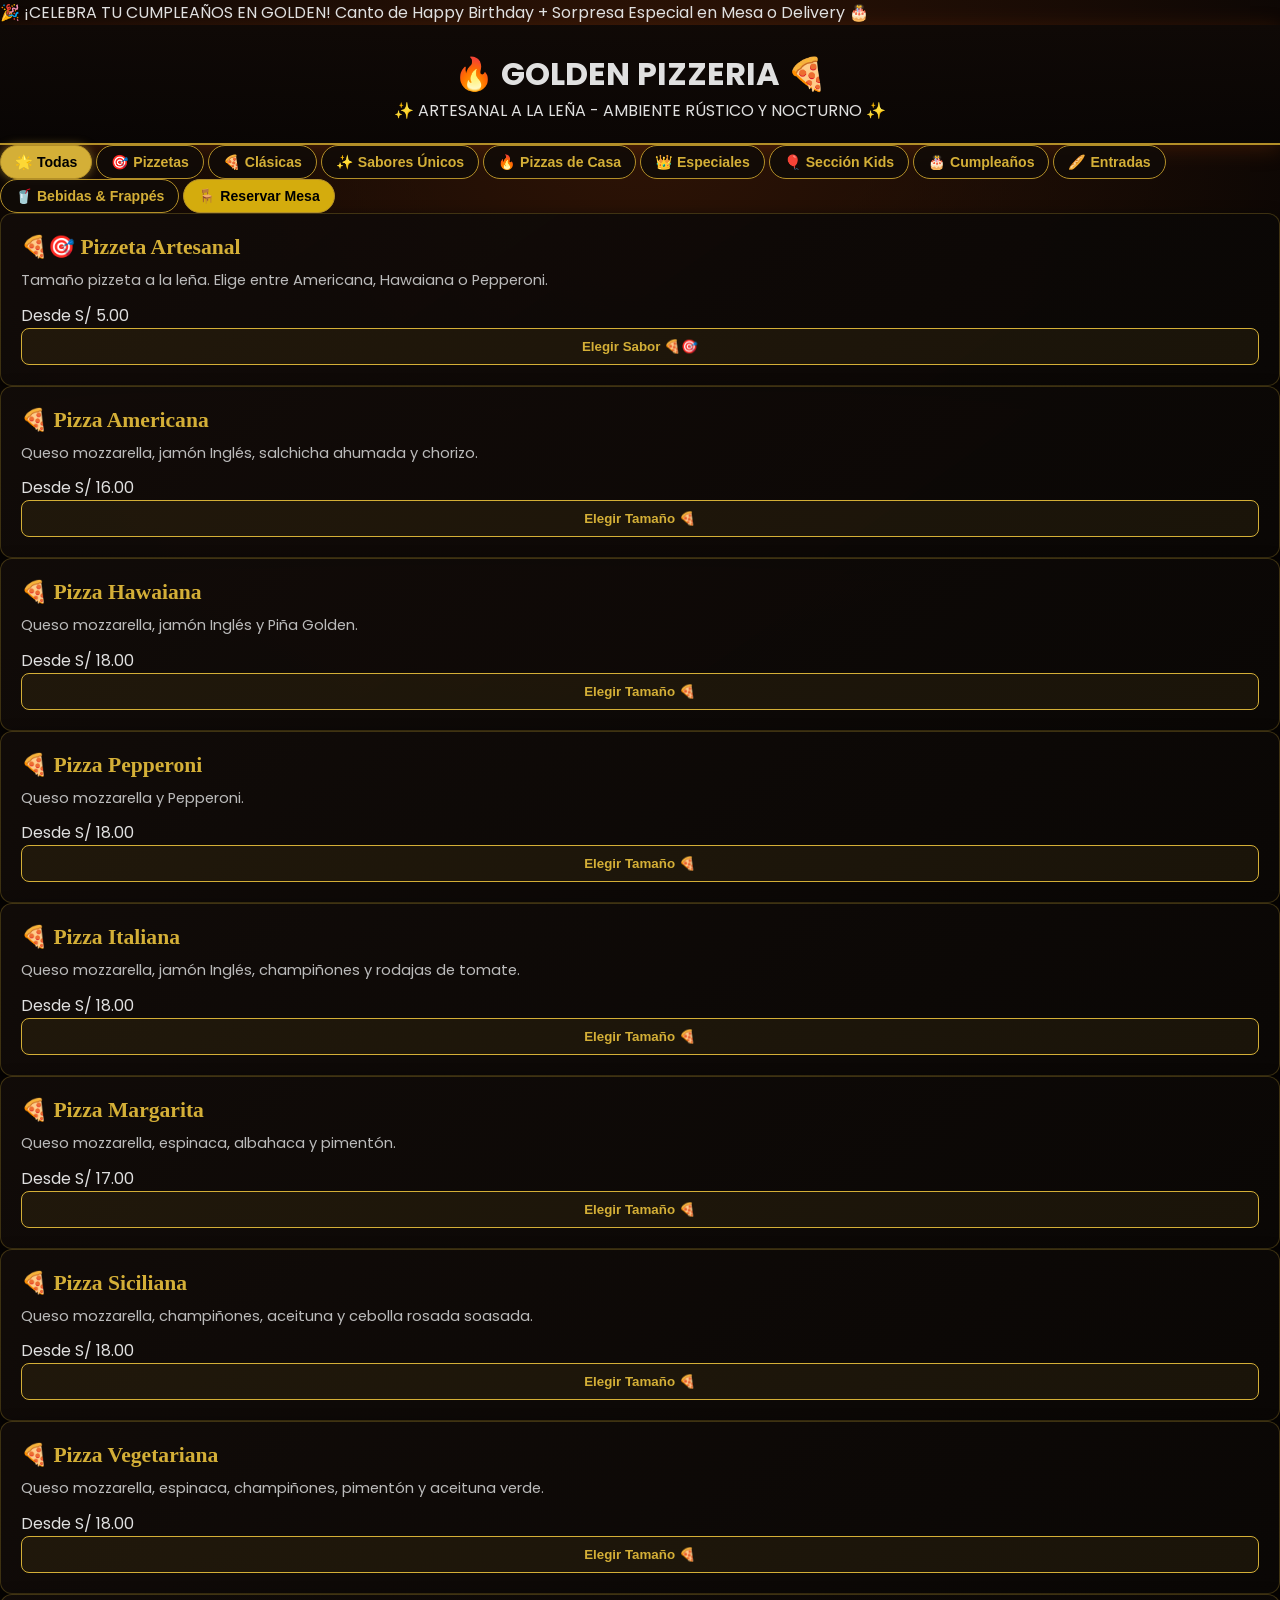
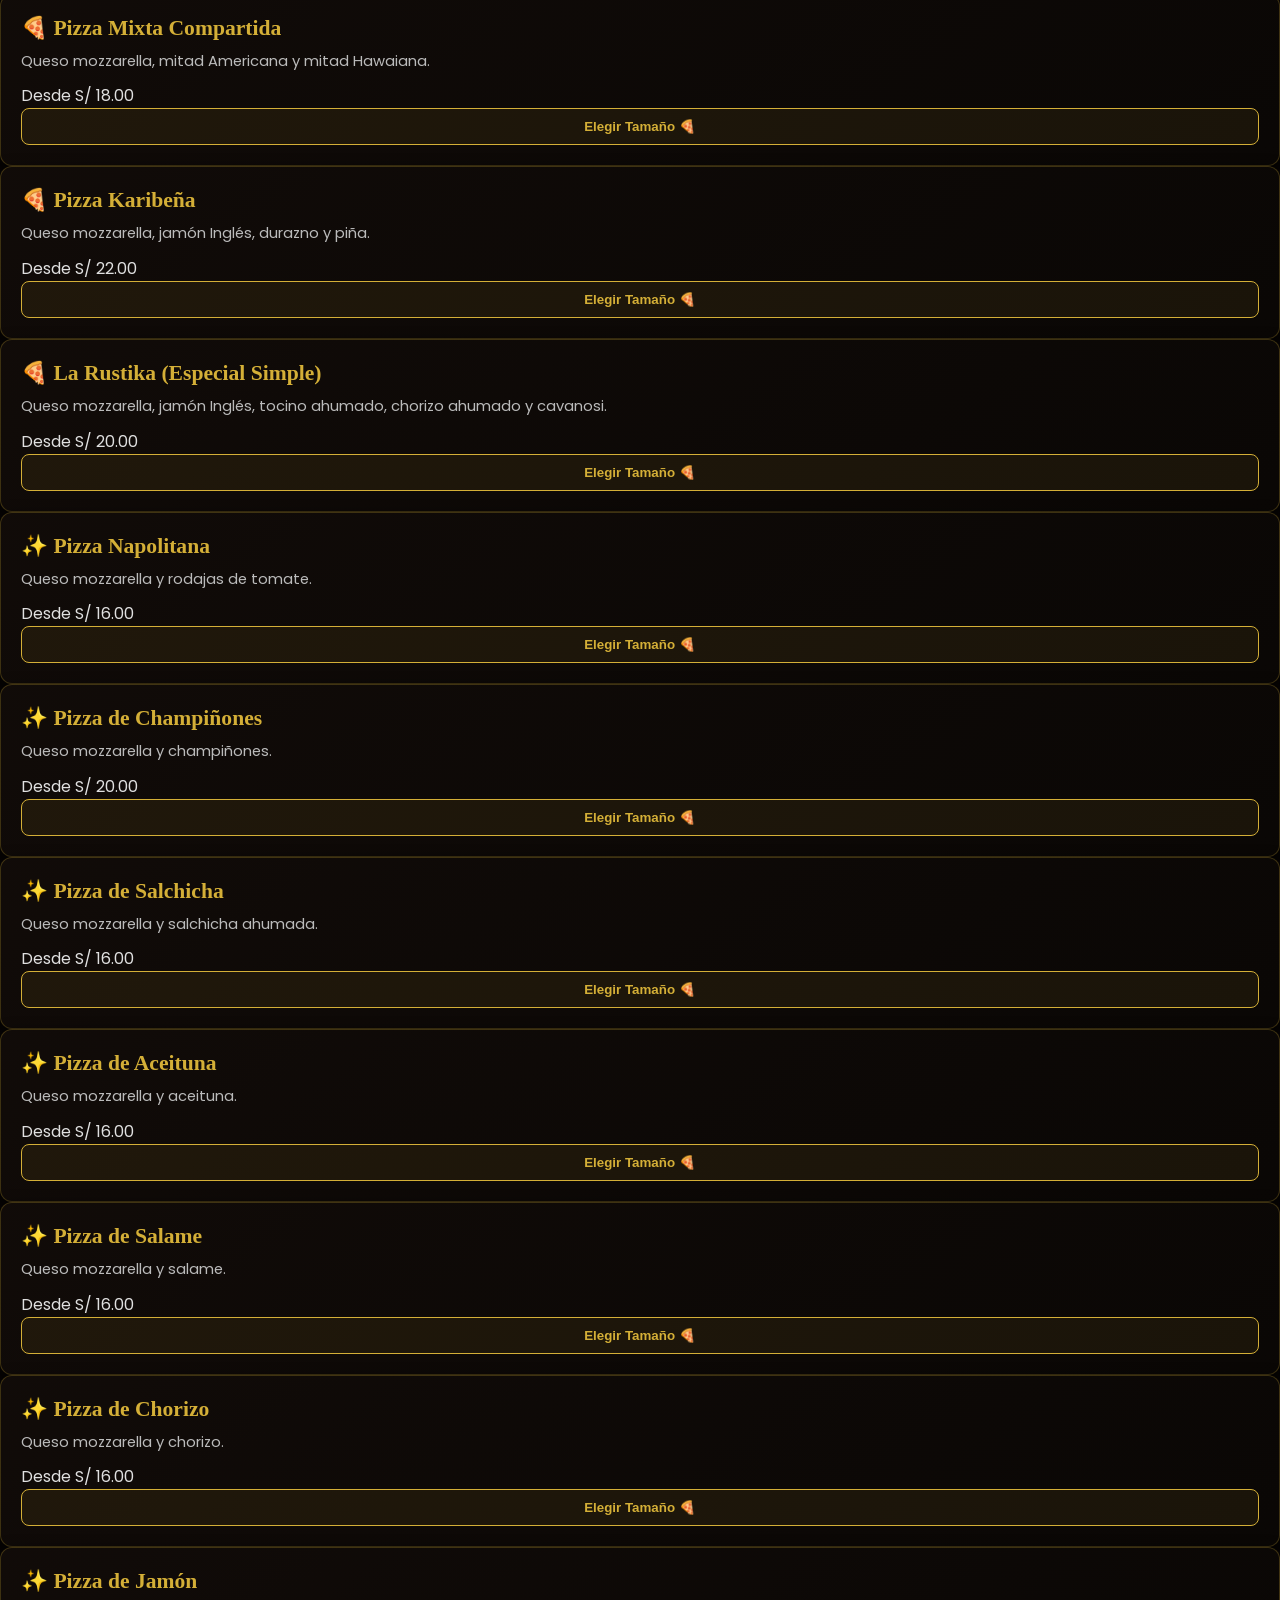
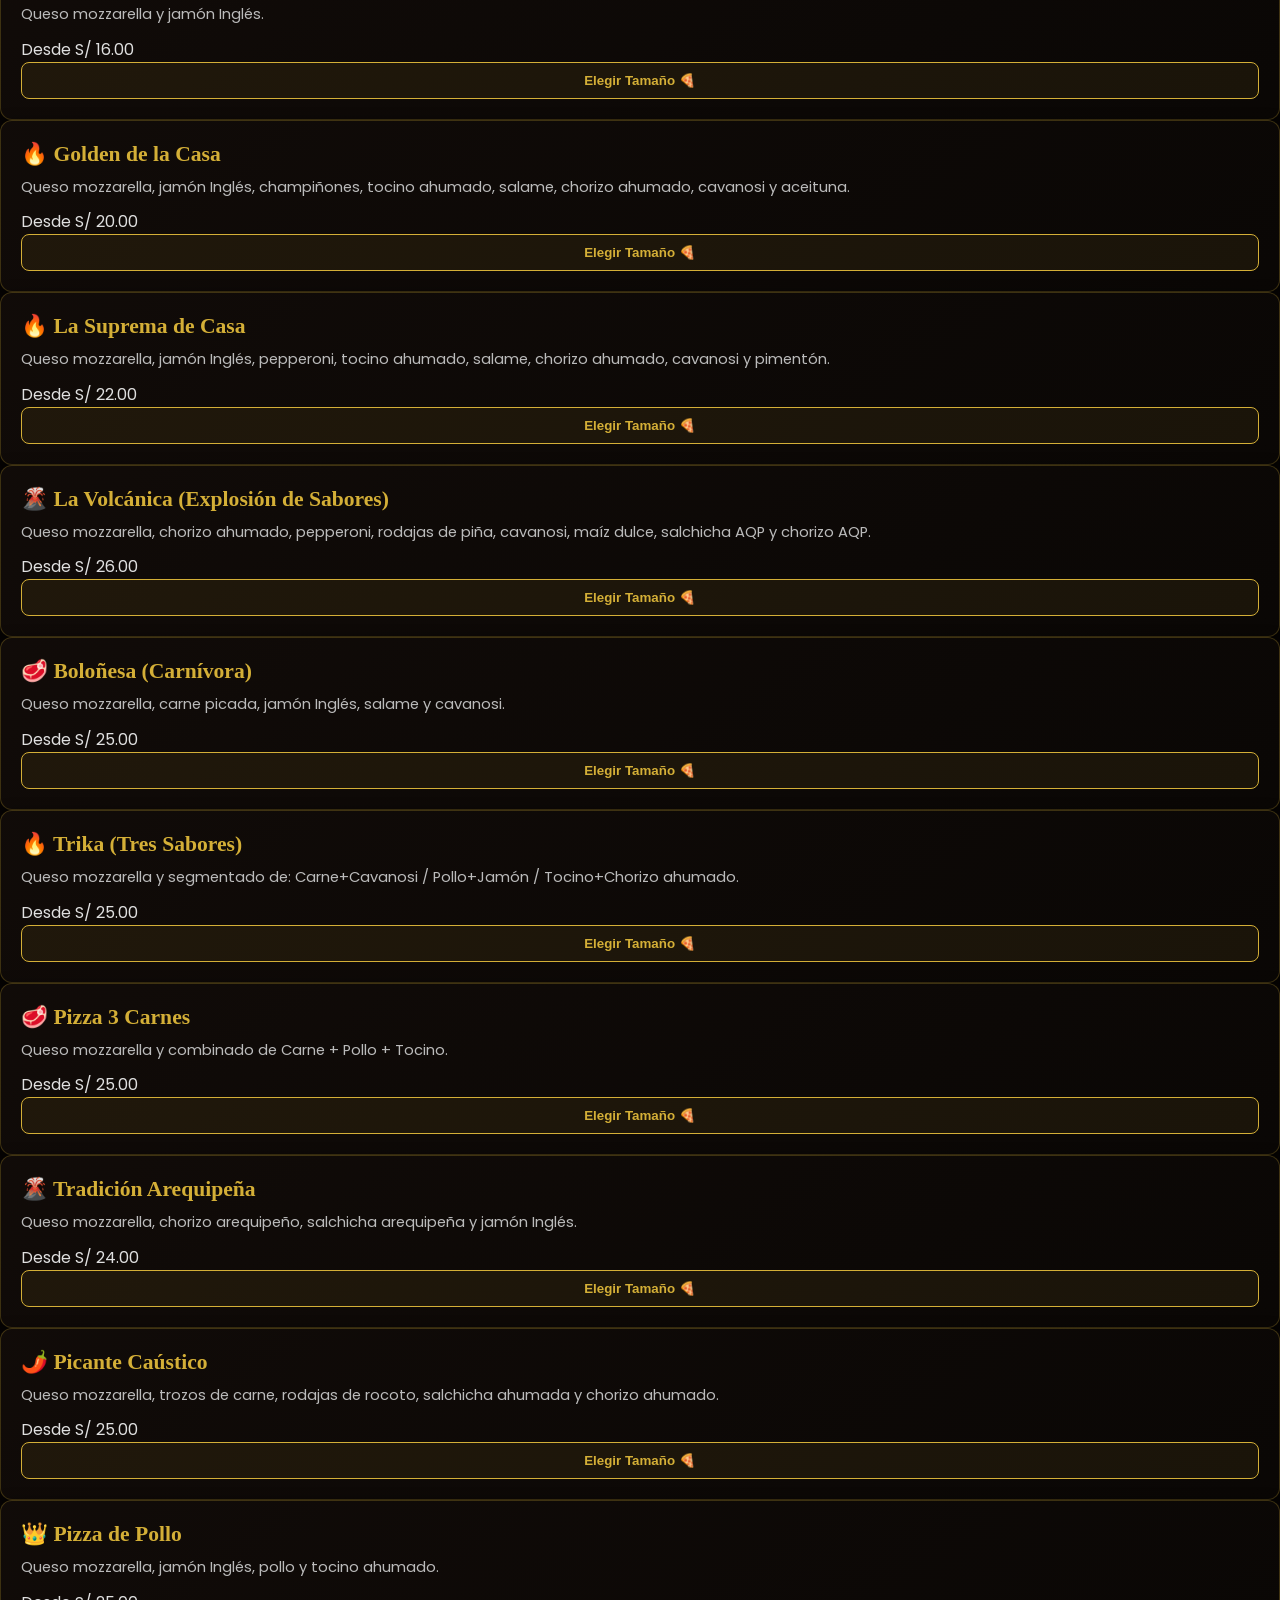
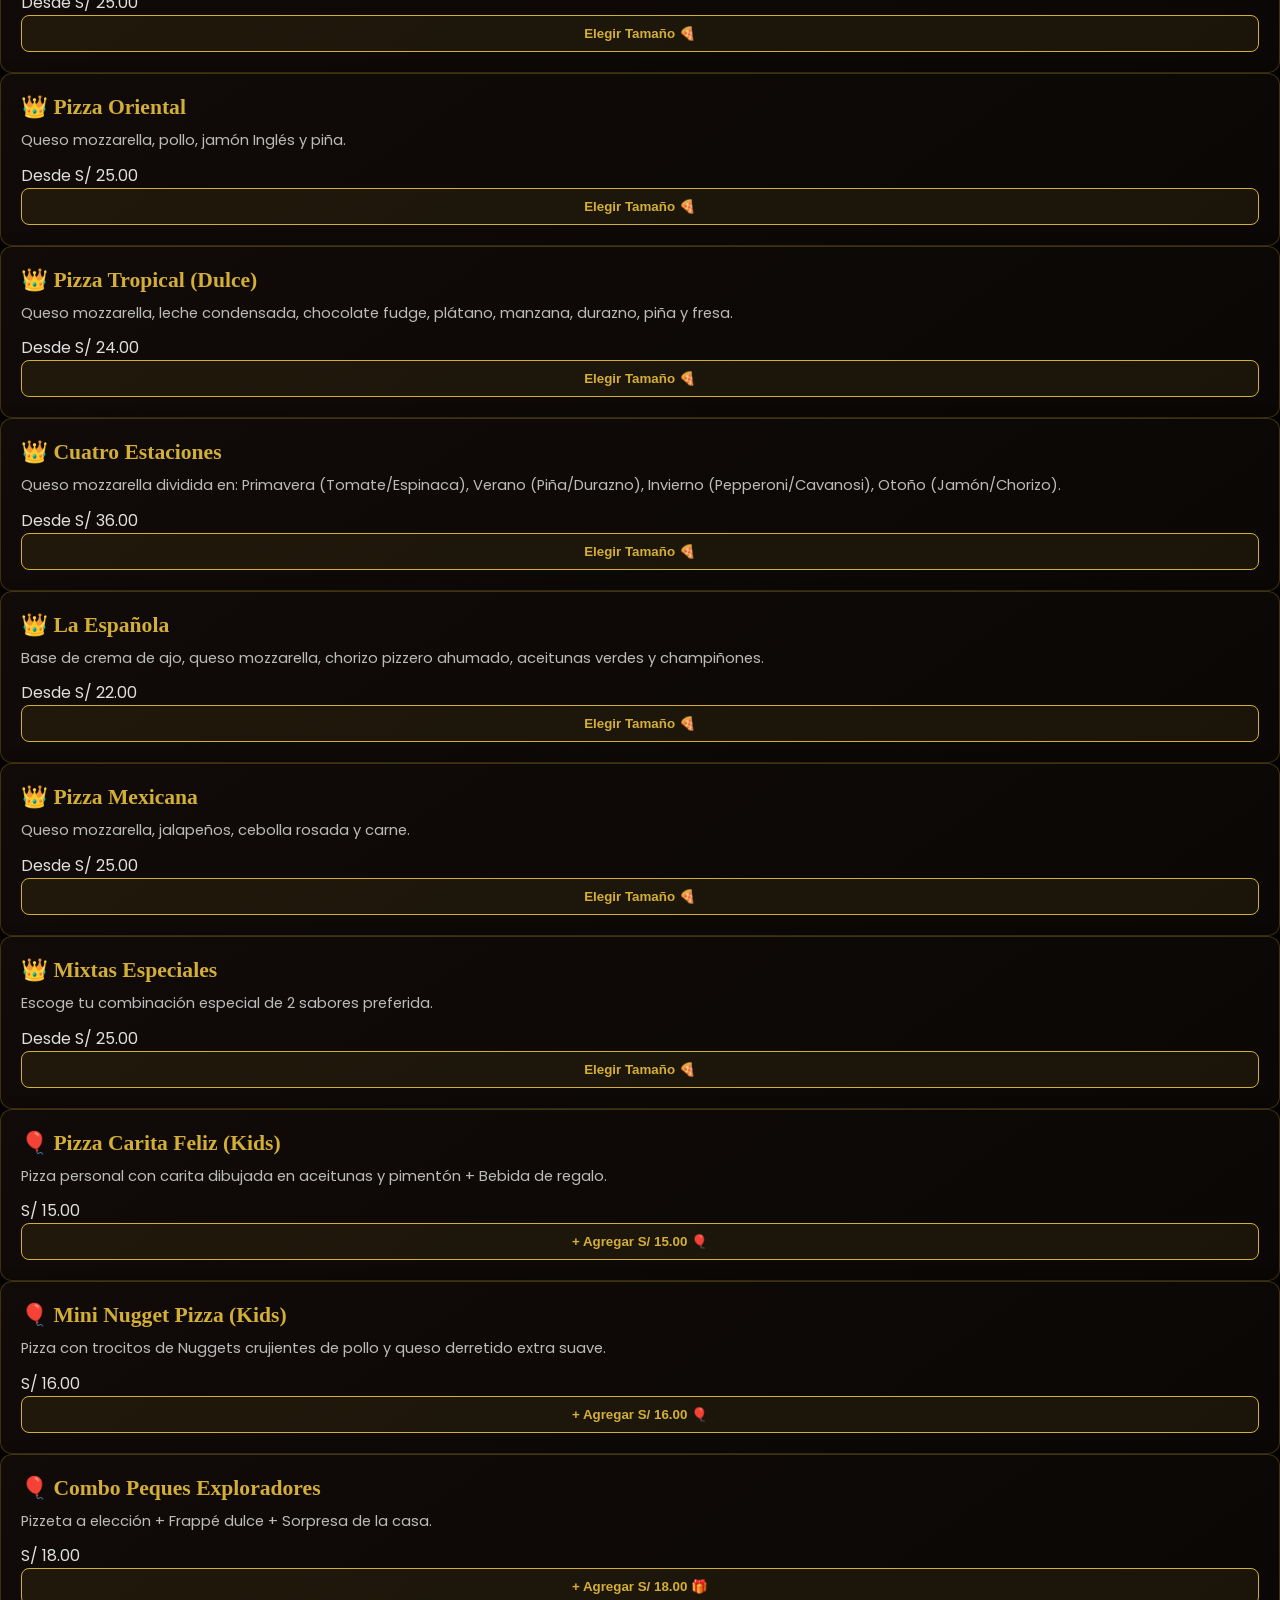
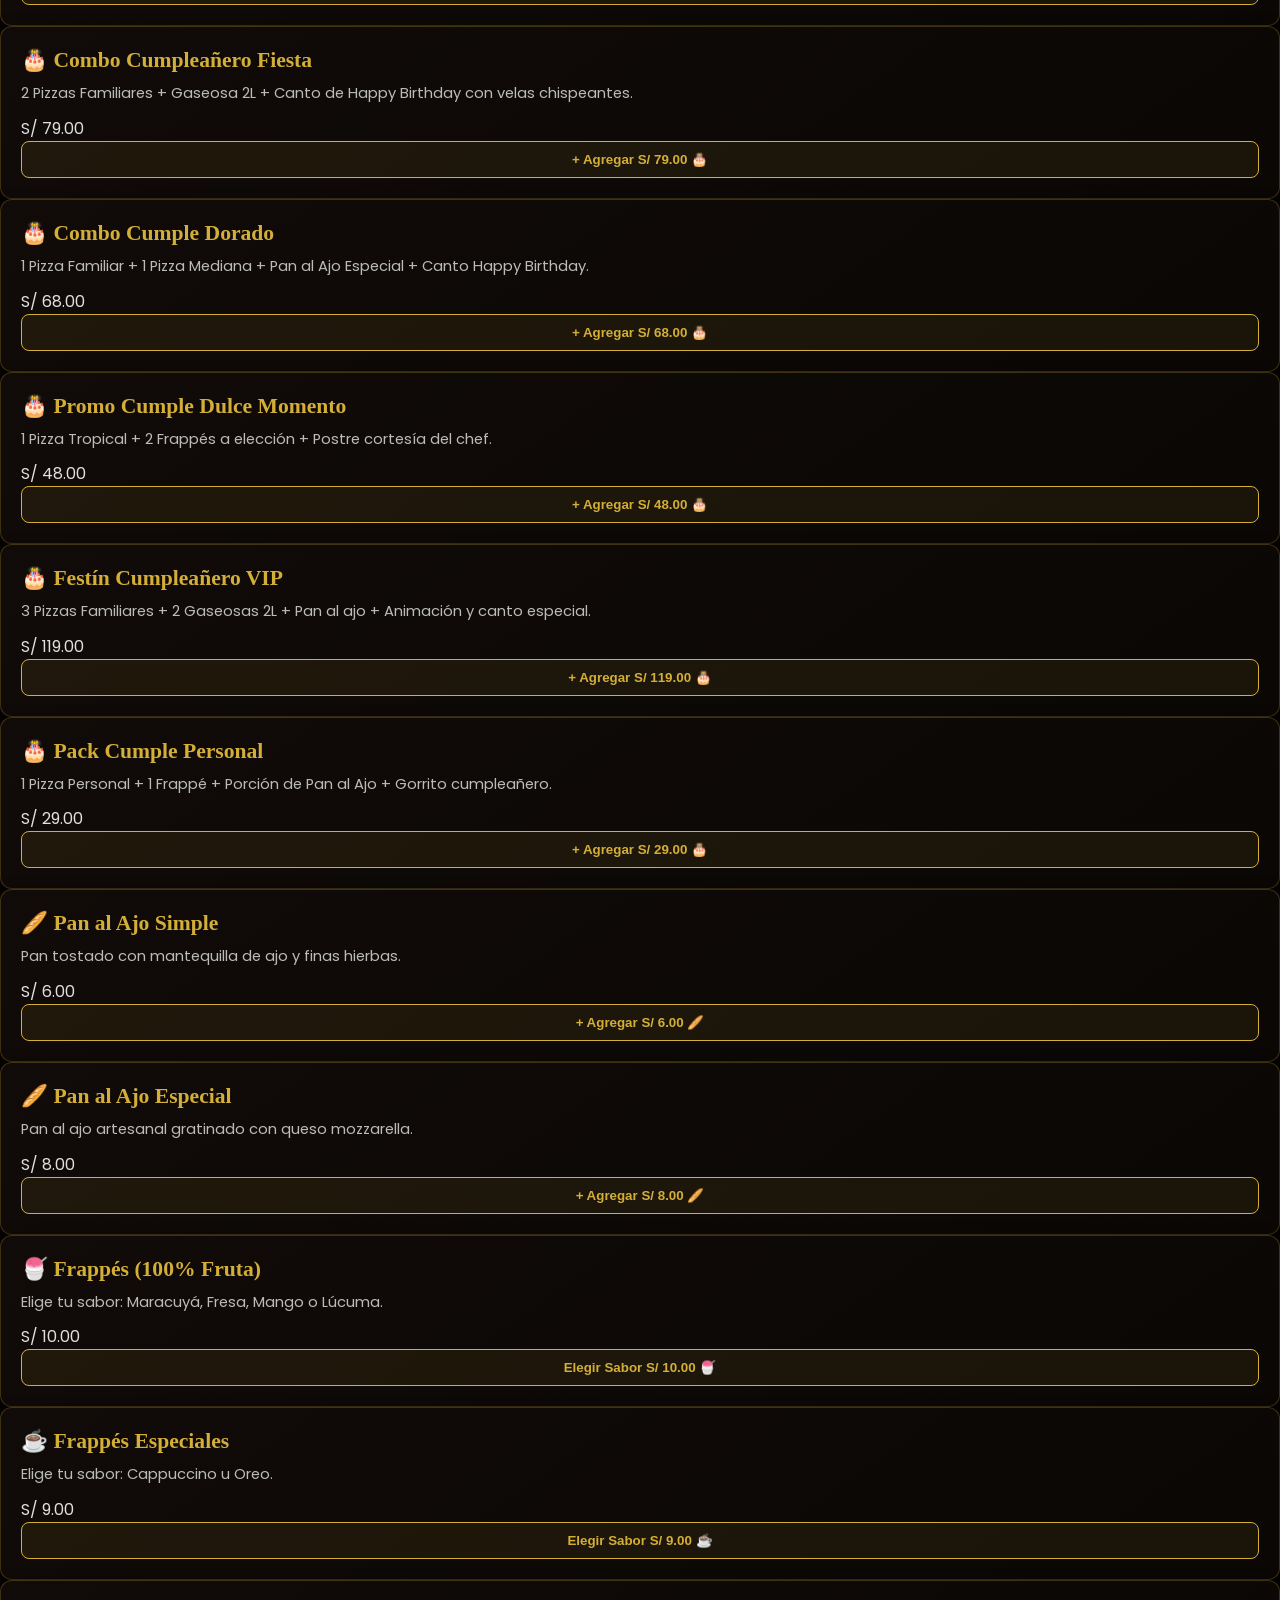
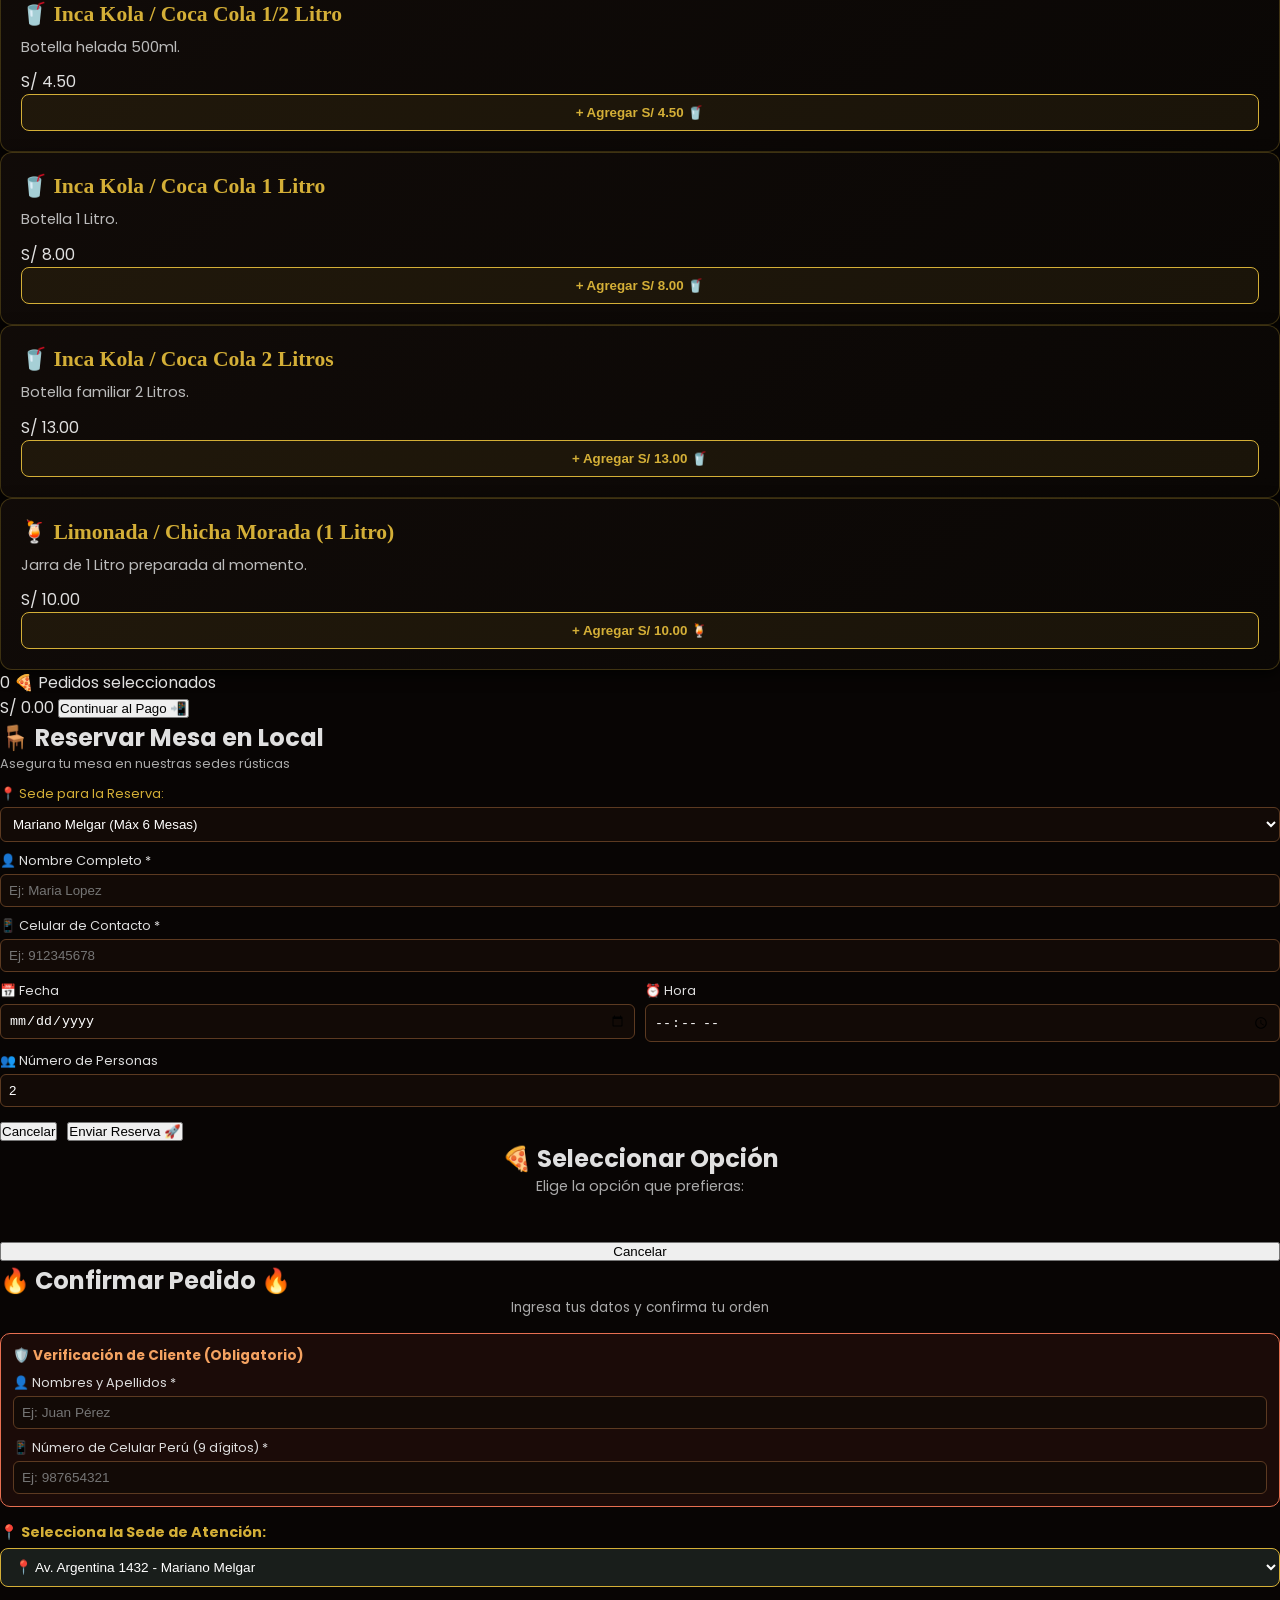
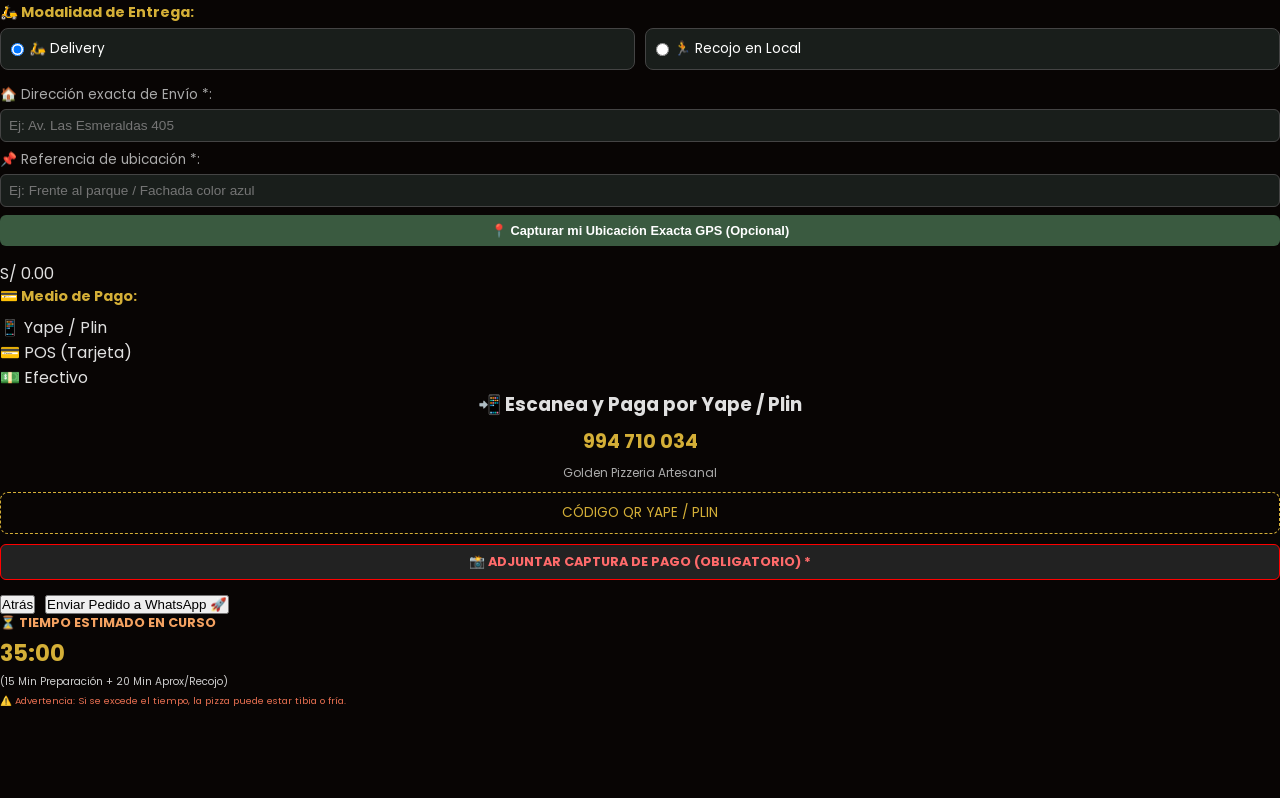
==== commit 0d780999: "Update index.html" ====
--- a/index.html
+++ b/index.html
@@ -3,926 +3,801 @@
 <head>
   <meta charset="UTF-8">
   <meta name="viewport" content="width=device-width, initial-scale=1.0">
-  <title>Golden Pizzeria & Cafe</title>
-  
-  <style>
-    /* ESTILOS GENERALES Y OSCUROS */
-    * { box-sizing: border-box; margin: 0; padding: 0; font-family: 'Segoe UI', Tahoma, Geneva, Verdana, sans-serif; }
-    body { background-color: #0d0f0e; color: #ffffff; min-height: 100vh; padding-bottom: 80px; }
-    
-    .promo-banner { background: #D4AF37; color: #000; text-align: center; padding: 10px; font-weight: bold; font-size: 0.95rem; }
-    .menu-container { max-width: 1200px; margin: 0 auto; padding: 30px 15px; }
-    
-    .section-title { text-align: center; margin-bottom: 25px; }
-    .section-title span { color: #D4AF37; letter-spacing: 2px; font-weight: bold; font-size: 0.85rem; text-transform: uppercase; }
-    .section-title h1 { font-size: 2.2rem; margin-top: 5px; font-weight: 900; letter-spacing: 1px; }
-
-    /* SELECTOR DE SEDE */
-    .sede-container { max-width: 550px; margin: 0 auto 20px auto; padding: 0 15px; text-align: center; }
-    .sede-container label { color: #D4AF37; font-weight: 700; margin-right: 8px; font-size: 0.9rem; }
-    .sede-container select { padding: 8px 12px; border-radius: 20px; border: 1px solid #D4AF37; background: #141816; color: #fff; font-weight: 600; outline: none; cursor: pointer; }
-
-    /* FILTROS Y BUSCADOR */
-    .search-box { text-align: center; margin-bottom: 25px; }
-    .search-box input { width: 90%; max-width: 400px; padding: 12px 20px; border-radius: 25px; border: 1px solid #D4AF37; background: #141816; color: white; outline: none; text-align: center; font-size: 0.95rem; }
-    
-    .menu-filters { display: flex; flex-wrap: wrap; gap: 8px; justify-content: center; margin-bottom: 30px; }
-    .filter-btn { background: #141816; color: #D4AF37; border: 1px solid #D4AF37; padding: 8px 16px; border-radius: 20px; cursor: pointer; transition: all 0.2s; font-weight: 600; font-size: 0.85rem; }
-    .filter-btn.active, .filter-btn:hover { background: #D4AF37; color: #000; }
-
-    /* TARJETAS DE PRODUCTOS */
-    .product-grid { display: grid; grid-template-columns: repeat(auto-fill, minmax(260px, 1fr)); gap: 20px; }
-    .card { background: #141816; border: 1px solid #222; border-radius: 12px; padding: 20px; display: flex; flex-direction: column; justify-content: space-between; transition: border-color 0.3s; }
-    .card:hover { border-color: #D4AF37; }
-    .category-tag { color: #D4AF37; font-size: 0.75rem; font-weight: bold; letter-spacing: 1px; }
-    .card h3 { font-size: 1.2rem; margin: 8px 0; color: #fff; }
-    .card p { font-size: 0.85rem; color: #aaa; line-height: 1.4; flex-grow: 1; margin-bottom: 15px; }
-    .price { font-size: 1.1rem; font-weight: bold; color: #25D366; margin-bottom: 12px; }
-    
-    .btn-add { width: 100%; background: #D4AF37; color: #000; border: none; padding: 10px; font-weight: bold; border-radius: 8px; cursor: pointer; transition: background 0.2s; font-size: 0.9rem; }
-    .btn-add:hover { background: #f1c40f; }
-
-    /* MODALES DE OPCIONES Y PAGO */
-    .modal-overlay { display: none; position: fixed; top: 0; left: 0; width: 100%; height: 100vh; background: rgba(0,0,0,0.85); z-index: 2000; justify-content: center; align-items: center; }
-    .modal-content { background: #141816; color: white; padding: 25px; border-radius: 12px; border: 1px solid #D4AF37; width: 90%; max-width: 440px; position: relative; max-height: 90vh; overflow-y: auto; }
-    .modal-close { position: absolute; top: 12px; right: 15px; background: none; border: none; color: white; font-size: 1.5rem; cursor: pointer; }
-    .btn-size-option { width: 100%; background: #1e2421; color: white; border: 1px solid #333; padding: 12px; border-radius: 8px; cursor: pointer; font-weight: bold; text-align: left; margin-bottom: 10px; transition: all 0.2s; }
-    .btn-size-option:hover { background: #D4AF37; color: black; border-color: #D4AF37; }
-
-    /* FORMULARIO Y OPCIONES DE PAGO */
-    .input-field { width: 100%; padding: 10px 12px; margin-bottom: 12px; border-radius: 6px; border: 1px solid #333; background: #0d0f0e; color: white; outline: none; font-size: 0.9rem; }
-    .input-field:focus { border-color: #D4AF37; }
-    .pago-option { background: #1e2421; border: 1px solid #333; padding: 12px; border-radius: 8px; margin-bottom: 10px; cursor: pointer; display: flex; align-items: center; gap: 10px; }
-    .pago-option.disabled { opacity: 0.4; cursor: not-allowed; }
-    .pago-option input { accent-color: #D4AF37; }
-
-    /* CARRITO FLOTANTE Y DRAWER */
-    .carrito-float-btn { position: fixed; bottom: 20px; right: 20px; background: #25D366; color: white; border: none; border-radius: 50px; padding: 12px 22px; font-weight: bold; font-size: 1rem; box-shadow: 0 4px 15px rgba(0,0,0,0.6); cursor: pointer; z-index: 1000; display: flex; align-items: center; gap: 8px; }
-    .drawer-carrito { position: fixed; top: 0; right: -360px; width: 330px; height: 100vh; background: #141816; color: white; box-shadow: -5px 0 20px rgba(0,0,0,0.8); z-index: 1001; transition: right 0.3s ease; display: flex; flex-direction: column; padding: 20px; }
-    .drawer-carrito.open { right: 0; }
-  </style>
+  <title>Golden Pizzeria Artesanal a la Leña</title>
+  <link href="https://fonts.googleapis.com/css2?family=Poppins:wght@300;400;600;700&display=swap" rel="stylesheet">
+  <link rel="stylesheet" href="style.css">
 </head>
 <body>
 
-  <!-- BANNER PROMO -->
-  <div class="promo-banner">
-    🚀 ¡Envíos a domicilio en Arequipa! Haz tu pedido por WhatsApp directamente.
+  <!-- BANNER CUMPLEAÑOS -->
+  <div class="bday-banner">
+    🎉 ¡CELEBRA TU CUMPLEAÑOS EN GOLDEN! Canto de Happy Birthday + Sorpresa Especial en Mesa o Delivery 🎂
   </div>
 
+  <!-- HEADER -->
+  <header class="header">
+    <div class="logo-container">
+      <h1 class="brand-title">🔥 GOLDEN PIZZERIA 🍕</h1>
+      <p class="brand-subtitle">✨ ARTESANAL A LA LEÑA - AMBIENTE RÚSTICO Y NOCTURNO ✨</p>
+    </div>
+  </header>
+
+  <!-- NAVEGACIÓN Y FILTROS -->
+  <nav class="categories">
+    <button class="filter-btn active" onclick="filterCategory('todas')">🌟 Todas</button>
+    <button class="filter-btn" onclick="filterCategory('pizzetas')">🎯 Pizzetas</button>
+    <button class="filter-btn" onclick="filterCategory('clasicas')">🍕 Clásicas</button>
+    <button class="filter-btn" onclick="filterCategory('unicos')">✨ Sabores Únicos</button>
+    <button class="filter-btn" onclick="filterCategory('casa')">🔥 Pizzas de Casa</button>
+    <button class="filter-btn" onclick="filterCategory('especiales')">👑 Especiales</button>
+    <button class="filter-btn" onclick="filterCategory('kids')">🎈 Sección Kids</button>
+    <button class="filter-btn" onclick="filterCategory('cumple')">🎂 Cumpleaños</button>
+    <button class="filter-btn" onclick="filterCategory('entradas')">🥖 Entradas</button>
+    <button class="filter-btn" onclick="filterCategory('bebidas')">🥤 Bebidas & Frappés</button>
+    <button class="filter-btn" style="background:#d4ac0d; color:#000;" onclick="abrirModalReserva()">🪑 Reservar Mesa</button>
+  </nav>
+
+  <!-- CONTENEDOR DE PRODUCTOS -->
   <main class="menu-container">
-    <div class="section-title">
-      <span>Nuestra Carta</span>
-      <h1>ELIGE TUS FAVORITOS</h1>
-    </div>
-
-    <!-- SELECTOR DE SEDE -->
-    <div class="sede-container">
-      <label for="select-sede">📍 Selecciona tu local más cercano:</label>
-      <select id="select-sede" onchange="actualizarNumeroSede()">
-        <option value="mariano_melgar">Av. Argentina 1432 - Mariano Melgar</option>
-        <option value="paucarpata_vallejo">Calle Cesar Vallejo 100 - BADEN (Paucarpata)</option>
-        <option value="paucarpata_grau">Av. Miguel Grau 736 - Paucarpata</option>
-      </select>
-    </div>
-
-    <!-- BUSCADOR Y FILTROS -->
-    <div class="search-box">
-      <input type="text" id="search-input" onkeyup="buscarProducto()" placeholder="🔍 Buscar por nombre...">
-    </div>
-
-    <div class="menu-filters">
-      <button type="button" class="filter-btn active" onclick="filterCategory('todas', event)">Todos</button>
-      <button type="button" class="filter-btn" onclick="filterCategory('clasicas', event)">Pizzas Clásicas</button>
-      <button type="button" class="filter-btn" onclick="filterCategory('unicas', event)">Sabores Únicos</button>
-      <button type="button" class="filter-btn" onclick="filterCategory('casa', event)">Pizzas de Casa</button>
-      <button type="button" class="filter-btn" onclick="filterCategory('especiales', event)">Especiales / Mixtas</button>
-      <button type="button" class="filter-btn" onclick="filterCategory('pan', event)">Pan al Ajo</button>
-      <button type="button" class="filter-btn" onclick="filterCategory('bebidas', event)">Bebidas</button>
-      <button type="button" class="filter-btn" onclick="filterCategory('frappes', event)">Frappés & Calientes</button>
-    </div>
-
-    <!-- PRODUCTOS DE LA CARTA -->
-    <div class="product-grid">
-
-      <!-- PIZZAS CLÁSICAS -->
-      <div class="card clasicas">
-        <div>
-          <span class="category-tag">PIZZA ARTESANAL</span>
-          <h3>PIZZA AMERICANA</h3>
-          <p>Queso mozzarella, jamón inglés, salchicha ahumada y chorizo.</p>
-        </div>
-        <div>
-          <div class="price">Desde S/ 16.00</div>
-          <button type="button" onclick="abrirModalPizza('Americana',16,23,32)" class="btn-add">ELEGIR TAMAÑO 🍕</button>
-        </div>
-      </div>
-
-      <div class="card clasicas">
-        <div>
-          <span class="category-tag">PIZZA ARTESANAL</span>
-          <h3>PIZZA HAWAIANA</h3>
-          <p>Queso mozzarella, jamón inglés y piña Golden.</p>
-        </div>
-        <div>
-          <div class="price">Desde S/ 18.00</div>
-          <button type="button" onclick="abrirModalPizza('Hawaiana',18,25,36)" class="btn-add">ELEGIR TAMAÑO 🍕</button>
-        </div>
-      </div>
-
-      <div class="card clasicas">
-        <div>
-          <span class="category-tag">PIZZA ARTESANAL</span>
-          <h3>PIZZA PEPPERONI</h3>
-          <p>Queso mozzarella y abundante pepperoni criollo.</p>
-        </div>
-        <div>
-          <div class="price">Desde S/ 18.00</div>
-          <button type="button" onclick="abrirModalPizza('Pepperoni',18,28,38)" class="btn-add">ELEGIR TAMAÑO 🍕</button>
-        </div>
-      </div>
-
-      <div class="card clasicas">
-        <div>
-          <span class="category-tag">PIZZA ARTESANAL</span>
-          <h3>PIZZA ITALIANA</h3>
-          <p>Queso mozzarella, jamón inglés, champiñones y rodajas de tomate.</p>
-        </div>
-        <div>
-          <div class="price">Desde S/ 18.00</div>
-          <button type="button" onclick="abrirModalPizza('Italiana',18,25,35)" class="btn-add">ELEGIR TAMAÑO 🍕</button>
-        </div>
-      </div>
-
-      <div class="card clasicas">
-        <div>
-          <span class="category-tag">PIZZA ARTESANAL</span>
-          <h3>PIZZA MARGARITA</h3>
-          <p>Queso mozzarella, espinaca, albahaca y pimentón.</p>
-        </div>
-        <div>
-          <div class="price">Desde S/ 17.00</div>
-          <button type="button" onclick="abrirModalPizza('Margarita',17,24,32)" class="btn-add">ELEGIR TAMAÑO 🍕</button>
-        </div>
-      </div>
-
-      <div class="card clasicas">
-        <div>
-          <span class="category-tag">PIZZA ARTESANAL</span>
-          <h3>PIZZA SICILIANA</h3>
-          <p>Queso mozzarella, champiñones, aceitunas y cebolla rosada soasada.</p>
-        </div>
-        <div>
-          <div class="price">Desde S/ 18.00</div>
-          <button type="button" onclick="abrirModalPizza('Siciliana',18,25,34)" class="btn-add">ELEGIR TAMAÑO 🍕</button>
-        </div>
-      </div>
-
-      <div class="card clasicas">
-        <div>
-          <span class="category-tag">PIZZA ARTESANAL</span>
-          <h3>PIZZA VEGETARIANA</h3>
-          <p>Queso mozzarella, espinaca, champiñones, pimentón y aceituna verde.</p>
-        </div>
-        <div>
-          <div class="price">Desde S/ 18.00</div>
-          <button type="button" onclick="abrirModalPizza('Vegetariana',18,25,34)" class="btn-add">ELEGIR TAMAÑO 🍕</button>
-        </div>
-      </div>
-
-      <div class="card clasicas">
-        <div>
-          <span class="category-tag">PIZZA ARTESANAL</span>
-          <h3>PIZZA MIXTA COMPARTIDA</h3>
-          <p>Queso mozzarella, mitad Americana y mitad Hawaiana.</p>
-        </div>
-        <div>
-          <div class="price">Desde S/ 18.00</div>
-          <button type="button" onclick="abrirModalPizza('Mixta Compartida',18,26,35)" class="btn-add">ELEGIR TAMAÑO 🍕</button>
-        </div>
-      </div>
-
-      <div class="card clasicas">
-        <div>
-          <span class="category-tag">PIZZA ARTESANAL</span>
-          <h3>PIZZA KARIBEÑA</h3>
-          <p>Queso mozzarella, jamón inglés, durazno y piña.</p>
-        </div>
-        <div>
-          <div class="price">Desde S/ 22.00</div>
-          <button type="button" onclick="abrirModalPizza('Karibeña',22,28,40)" class="btn-add">ELEGIR TAMAÑO 🍕</button>
-        </div>
-      </div>
-
-      <div class="card clasicas">
-        <div>
-          <span class="category-tag">PIZZA ARTESANAL</span>
-          <h3>PIZZA LA RUSTIKA</h3>
-          <p>Queso mozzarella, jamón inglés, tocino, chorizo ahumado y cavanosi.</p>
-        </div>
-        <div>
-          <div class="price">Desde S/ 20.00</div>
-          <button type="button" onclick="abrirModalPizza('La Rustika',20,28,36)" class="btn-add">ELEGIR TAMAÑO 🍕</button>
-        </div>
-      </div>
-
-      <!-- SABORES ÚNICOS -->
-      <div class="card unicas">
-        <div>
-          <span class="category-tag">SABOR ÚNICO</span>
-          <h3>PIZZA NAPOLITANA</h3>
-          <p>Queso mozzarella y rodajas de tomate fresco.</p>
-        </div>
-        <div>
-          <div class="price">Desde S/ 16.00</div>
-          <button type="button" onclick="abrirModalPizza('Napolitana',16,24,32)" class="btn-add">ELEGIR TAMAÑO 🍕</button>
-        </div>
-      </div>
-
-      <div class="card unicas">
-        <div>
-          <span class="category-tag">SABOR ÚNICO</span>
-          <h3>PIZZA CHAMPIÑONES</h3>
-          <p>Queso mozzarella y champiñones salteados.</p>
-        </div>
-        <div>
-          <div class="price">Desde S/ 20.00</div>
-          <button type="button" onclick="abrirModalPizza('Champiñones',20,26,34)" class="btn-add">ELEGIR TAMAÑO 🍕</button>
-        </div>
-      </div>
-
-      <div class="card unicas">
-        <div>
-          <span class="category-tag">SABOR ÚNICO</span>
-          <h3>PIZZA INGREDIENTE A ELECCIÓN</h3>
-          <p>Queso mozzarella con elección de Salchicha, Aceituna, Salame, Chorizo o Jamón.</p>
-        </div>
-        <div>
-          <div class="price">Desde S/ 16.00</div>
-          <button type="button" onclick="abrirModalPizza('A Elección',16,25,33)" class="btn-add">ELEGIR TAMAÑO 🍕</button>
-        </div>
-      </div>
-
-      <!-- PIZZAS DE CASA -->
-      <div class="card casa">
-        <div>
-          <span class="category-tag">DE CASA</span>
-          <h3>GOLDEN DE LA CASA</h3>
-          <p>Mozzarella, jamón, champiñones, tocino, salame, chorizo, cavanosi y aceituna.</p>
-        </div>
-        <div>
-          <div class="price">Desde S/ 20.00</div>
-          <button type="button" onclick="abrirModalPizza('Golden de la Casa',20,30,40)" class="btn-add">ELEGIR TAMAÑO 🍕</button>
-        </div>
-      </div>
-
-      <div class="card casa">
-        <div>
-          <span class="category-tag">DE CASA</span>
-          <h3>LA SUPREMA DE CASA</h3>
-          <p>Mozzarella, jamón, pepperoni, tocino, salame, chorizo, cavanosi y pimentón.</p>
-        </div>
-        <div>
-          <div class="price">Desde S/ 22.00</div>
-          <button type="button" onclick="abrirModalPizza('La Suprema de Casa',22,32,42)" class="btn-add">ELEGIR TAMAÑO 🍕</button>
-        </div>
-      </div>
-
-      <div class="card casa">
-        <div>
-          <span class="category-tag">DE CASA</span>
-          <h3>LA VOLCÁNICA</h3>
-          <p>Chorizo ahumado, pepperoni, piña, cavanosi, maíz y embutidos AQP.</p>
-        </div>
-        <div>
-          <div class="price">Desde S/ 26.00</div>
-          <button type="button" onclick="abrirModalPizza('La Volcánica',26,35,45)" class="btn-add">ELEGIR TAMAÑO 🍕</button>
-        </div>
-      </div>
-
-      <div class="card casa">
-        <div>
-          <span class="category-tag">DE CASA</span>
-          <h3>PIZZA CARNÍVORA (BOLOÑESA)</h3>
-          <p>Queso mozzarella, carne picada, jamón inglés, salame y cavanosi.</p>
-        </div>
-        <div>
-          <div class="price">Desde S/ 25.00</div>
-          <button type="button" onclick="abrirModalPizza('Carnívora Boloñesa',25,35,45)" class="btn-add">ELEGIR TAMAÑO 🍕</button>
-        </div>
-      </div>
-
-      <div class="card casa">
-        <div>
-          <span class="category-tag">DE CASA</span>
-          <h3>TRIKA TRES SABORES</h3>
-          <p>Carne+Cavanosi | Pollo+Jamón | Tocino+Chorizo ahumado.</p>
-        </div>
-        <div>
-          <div class="price">Desde S/ 36.00</div>
-          <button type="button" onclick="abrirModalPizza('Trika Tres Sabores',null,36,46)" class="btn-add">ELEGIR TAMAÑO 🍕</button>
-        </div>
-      </div>
-
-      <div class="card casa">
-        <div>
-          <span class="category-tag">DE CASA</span>
-          <h3>PIZZA 3 CARNES</h3>
-          <p>Queso mozzarella y combinación especial de Carne + Pollo + Tocino.</p>
-        </div>
-        <div>
-          <div class="price">Desde S/ 25.00</div>
-          <button type="button" onclick="abrirModalPizza('3 Carnes',25,35,45)" class="btn-add">ELEGIR TAMAÑO 🍕</button>
-        </div>
-      </div>
-
-      <div class="card casa">
-        <div>
-          <span class="category-tag">DE CASA</span>
-          <h3>TRADICIÓN AREQUIPEÑA</h3>
-          <p>Queso mozzarella, chorizo arequipeño, salchicha arequipeña y jamón.</p>
-        </div>
-        <div>
-          <div class="price">Desde S/ 24.00</div>
-          <button type="button" onclick="abrirModalPizza('Tradición Arequipeña',24,32,42)" class="btn-add">ELEGIR TAMAÑO 🍕</button>
-        </div>
-      </div>
-
-      <div class="card casa">
-        <div>
-          <span class="category-tag">DE CASA</span>
-          <h3>PICANTE CAÚSTICO</h3>
-          <p>Mozzarella, carne, rocoto, salchicha y chorizo ahumado.</p>
-        </div>
-        <div>
-          <div class="price">Desde S/ 25.00</div>
-          <button type="button" onclick="abrirModalPizza('Picante Caústico',25,36,46)" class="btn-add">ELEGIR TAMAÑO 🍕</button>
-        </div>
-      </div>
-
-      <!-- ESPECIALES / MIXTAS -->
-      <div class="card especiales">
-        <div>
-          <span class="category-tag">ESPECIAL</span>
-          <h3>POLLO ESPECIAL</h3>
-          <p>Queso mozzarella, jamón inglés, pollo y tocino ahumado.</p>
-        </div>
-        <div>
-          <div class="price">Desde S/ 25.00</div>
-          <button type="button" onclick="abrirModalPizza('Pollo Especial',25,35,45)" class="btn-add">ELEGIR TAMAÑO 🍕</button>
-        </div>
-      </div>
-
-      <div class="card especiales">
-        <div>
-          <span class="category-tag">ESPECIAL</span>
-          <h3>ORIENTAL</h3>
-          <p>Queso mozzarella, pollo, jamón inglés y piña.</p>
-        </div>
-        <div>
-          <div class="price">Desde S/ 25.00</div>
-          <button type="button" onclick="abrirModalPizza('Oriental',25,34,44)" class="btn-add">ELEGIR TAMAÑO 🍕</button>
-        </div>
-      </div>
-
-      <div class="card especiales">
-        <div>
-          <span class="category-tag">ESPECIAL</span>
-          <h3>TROPICAL DULCE</h3>
-          <p>Mozzarella, leche condensada, fudge, plátano, manzana, durazno, piña y fresa.</p>
-        </div>
-        <div>
-          <div class="price">Desde S/ 24.00</div>
-          <button type="button" onclick="abrirModalPizza('Tropical Dulce',24,32,42)" class="btn-add">ELEGIR TAMAÑO 🍕</button>
-        </div>
-      </div>
-
-      <div class="card especiales">
-        <div>
-          <span class="category-tag">ESPECIAL</span>
-          <h3>CUATRO ESTACIONES</h3>
-          <p>Primavera (Tomate), Verano (Piña), Invierno (Pepperoni), Otoño (Jamón).</p>
-        </div>
-        <div>
-          <div class="price">Desde S/ 36.00</div>
-          <button type="button" onclick="abrirModalPizza('Cuatro Estaciones',null,36,46)" class="btn-add">ELEGIR TAMAÑO 🍕</button>
-        </div>
-      </div>
-
-      <div class="card especiales">
-        <div>
-          <span class="category-tag">ESPECIAL</span>
-          <h3>LA ESPAÑOLA</h3>
-          <p>Base crema de ajo, mozzarella, chorizo pizzero, aceitunas y champiñones.</p>
-        </div>
-        <div>
-          <div class="price">Desde S/ 22.00</div>
-          <button type="button" onclick="abrirModalPizza('La Española',22,31,41)" class="btn-add">ELEGIR TAMAÑO 🍕</button>
-        </div>
-      </div>
-
-      <div class="card especiales">
-        <div>
-          <span class="category-tag">ESPECIAL</span>
-          <h3>MEXICANA</h3>
-          <p>Queso mozzarella, jalapeños, cebolla rosada y carne.</p>
-        </div>
-        <div>
-          <div class="price">Desde S/ 25.00</div>
-          <button type="button" onclick="abrirModalPizza('Mexicana',25,33,43)" class="btn-add">ELEGIR TAMAÑO 🍕</button>
-        </div>
-      </div>
-
-      <!-- PAN AL AJO -->
-      <div class="card pan">
-        <div>
-          <span class="category-tag">ENTRADA</span>
-          <h3>PAN AL AJO SIMPLE</h3>
-          <p>Crujientes panes tostados al ajo y especias.</p>
-        </div>
-        <div>
-          <div class="price">S/ 6.00</div>
-          <button type="button" onclick="agregarPedido('Pan al Ajo Simple', 6)" class="btn-add">AGREGAR 🥖</button>
-        </div>
-      </div>
-
-      <div class="card pan">
-        <div>
-          <span class="category-tag">ENTRADA</span>
-          <h3>PAN AL AJO ESPECIAL</h3>
-          <p>Panes al ajo gratinados con queso mozzarella derretido.</p>
-        </div>
-        <div>
-          <div class="price">S/ 8.00</div>
-          <button type="button" onclick="agregarPedido('Pan al Ajo Especial', 8)" class="btn-add">AGREGAR 🥖</button>
-        </div>
-      </div>
-
-      <!-- BEBIDAS -->
-      <div class="card bebidas">
-        <div>
-          <span class="category-tag">REFRESCO</span>
-          <h3>LIMONADA / CHICHA MORADA</h3>
-          <p>Al tiempo o Frozen en presentaciones de 1/2L o 1L.</p>
-        </div>
-        <div>
-          <div class="price">Desde S/ 6.00</div>
-          <button type="button" onclick="agregarPedido('Limonada/Chicha 1/2L Tiempo', 6)" class="btn-add" style="margin-bottom:5px;">1/2L Tiempo S/6 🥤</button>
-          <button type="button" onclick="agregarPedido('Limonada/Chicha 1L Tiempo', 10)" class="btn-add" style="margin-bottom:5px;">1L Tiempo S/10 🥤</button>
-          <button type="button" onclick="agregarPedido('Limonada/Chicha 1/2L Frozen', 8)" class="btn-add" style="margin-bottom:5px;">1/2L Frozen S/8 🧊</button>
-          <button type="button" onclick="agregarPedido('Limonada/Chicha 1L Frozen', 12)" class="btn-add">1L Frozen S/12 🧊</button>
-        </div>
-      </div>
-
-      <div class="card bebidas">
-        <div>
-          <span class="category-tag">GASEOSA</span>
-          <h3>GASEOSAS HELADAS</h3>
-          <p>Coca Cola, Inka Kola, Pepsi o Kola Escocesa.</p>
-        </div>
-        <div>
-          <div class="price">Desde S/ 5.00</div>
-          <button type="button" onclick="agregarPedido('Gaseosa 500ml', 5)" class="btn-add" style="margin-bottom:5px;">500ml S/5 🍾</button>
-          <button type="button" onclick="agregarPedido('Gaseosa 1 Litro', 8)" class="btn-add" style="margin-bottom:5px;">1 Litro S/8 🍾</button>
-          <button type="button" onclick="agregarPedido('Gaseosa 2 Litros', 13)" class="btn-add">2 Litros S/13 🍾</button>
-        </div>
-      </div>
-
-      <!-- FRAPPÉS Y CALIENTES -->
-      <div class="card frappes">
-        <div>
-          <span class="category-tag">FRAPPÉ</span>
-          <h3>FRAPPÉ DE FRUTA</h3>
-          <p>Maracuyá, Fresa, Mango o Lúcuma.</p>
-        </div>
-        <div>
-          <div class="price">S/ 10.00</div>
-          <button type="button" onclick="abrirModalFrappe('fruta')" class="btn-add">ELEGIR SABOR 🍧</button>
-        </div>
-      </div>
-
-      <div class="card frappes">
-        <div>
-          <span class="category-tag">FRAPPÉ</span>
-          <h3>FRAPPÉ ESPECIAL</h3>
-          <p>Cappuccino o Galleta Oreo.</p>
-        </div>
-        <div>
-          <div class="price">S/ 9.00</div>
-          <button type="button" onclick="abrirModalFrappe('especial')" class="btn-add">ELEGIR SABOR ☕</button>
-        </div>
-      </div>
-
-      <div class="card frappes">
-        <div>
-          <span class="category-tag">CALIENTES</span>
-          <h3>BEBIDAS CALIENTES</h3>
-          <p>Infusiones, Café Artesanal o Capuccino.</p>
-        </div>
-        <div>
-          <div class="price">Desde S/ 2.00</div>
-          <button type="button" onclick="agregarPedido('Infusión', 2)" class="btn-add" style="margin-bottom:5px;">Infusión S/2 ☕</button>
-          <button type="button" onclick="agregarPedido('Café Artesanal', 4)" class="btn-add" style="margin-bottom:5px;">Café S/4 ☕</button>
-          <button type="button" onclick="agregarPedido('Capuccino', 6)" class="btn-add">Capuccino S/6 ☕</button>
-        </div>
-      </div>
-
-    </div>
+
+    <!-- 0. PIZZETAS -->
+    <div class="card pizzetas">
+      <div class="card-info">
+        <h3>🍕🎯 Pizzeta Artesanal</h3>
+        <p>Tamaño pizzeta a la leña. Elige entre Americana, Hawaiana o Pepperoni.</p>
+        <div class="card-footer">
+          <span class="price">Desde S/ 5.00</span>
+          <button class="btn-add" onclick="abrirModalPizzetas()">Elegir Sabor 🍕🎯</button>
+        </div>
+      </div>
+    </div>
+
+    <!-- 1. PIZZAS CLÁSICAS -->
+    <div class="card clasicas">
+      <div class="card-info">
+        <h3>🍕 Pizza Americana</h3>
+        <p>Queso mozzarella, jamón Inglés, salchicha ahumada y chorizo.</p>
+        <div class="card-footer">
+          <span class="price">Desde S/ 16.00</span>
+          <button class="btn-add" onclick="abrirModalPizza('Americana', 16, 23, 32)">Elegir Tamaño 🍕</button>
+        </div>
+      </div>
+    </div>
+
+    <div class="card clasicas">
+      <div class="card-info">
+        <h3>🍕 Pizza Hawaiana</h3>
+        <p>Queso mozzarella, jamón Inglés y Piña Golden.</p>
+        <div class="card-footer">
+          <span class="price">Desde S/ 18.00</span>
+          <button class="btn-add" onclick="abrirModalPizza('Hawaiana', 18, 25, 36)">Elegir Tamaño 🍕</button>
+        </div>
+      </div>
+    </div>
+
+    <div class="card clasicas">
+      <div class="card-info">
+        <h3>🍕 Pizza Pepperoni</h3>
+        <p>Queso mozzarella y Pepperoni.</p>
+        <div class="card-footer">
+          <span class="price">Desde S/ 18.00</span>
+          <button class="btn-add" onclick="abrirModalPizza('Pepperoni', 18, 28, 38)">Elegir Tamaño 🍕</button>
+        </div>
+      </div>
+    </div>
+
+    <div class="card clasicas">
+      <div class="card-info">
+        <h3>🍕 Pizza Italiana</h3>
+        <p>Queso mozzarella, jamón Inglés, champiñones y rodajas de tomate.</p>
+        <div class="card-footer">
+          <span class="price">Desde S/ 18.00</span>
+          <button class="btn-add" onclick="abrirModalPizza('Italiana', 18, 25, 35)">Elegir Tamaño 🍕</button>
+        </div>
+      </div>
+    </div>
+
+    <div class="card clasicas">
+      <div class="card-info">
+        <h3>🍕 Pizza Margarita</h3>
+        <p>Queso mozzarella, espinaca, albahaca y pimentón.</p>
+        <div class="card-footer">
+          <span class="price">Desde S/ 17.00</span>
+          <button class="btn-add" onclick="abrirModalPizza('Margarita', 17, 24, 32)">Elegir Tamaño 🍕</button>
+        </div>
+      </div>
+    </div>
+
+    <div class="card clasicas">
+      <div class="card-info">
+        <h3>🍕 Pizza Siciliana</h3>
+        <p>Queso mozzarella, champiñones, aceituna y cebolla rosada soasada.</p>
+        <div class="card-footer">
+          <span class="price">Desde S/ 18.00</span>
+          <button class="btn-add" onclick="abrirModalPizza('Siciliana', 18, 25, 34)">Elegir Tamaño 🍕</button>
+        </div>
+      </div>
+    </div>
+
+    <div class="card clasicas">
+      <div class="card-info">
+        <h3>🍕 Pizza Vegetariana</h3>
+        <p>Queso mozzarella, espinaca, champiñones, pimentón y aceituna verde.</p>
+        <div class="card-footer">
+          <span class="price">Desde S/ 18.00</span>
+          <button class="btn-add" onclick="abrirModalPizza('Vegetariana', 18, 25, 34)">Elegir Tamaño 🍕</button>
+        </div>
+      </div>
+    </div>
+
+    <div class="card clasicas">
+      <div class="card-info">
+        <h3>🍕 Pizza Mixta Compartida</h3>
+        <p>Queso mozzarella, mitad Americana y mitad Hawaiana.</p>
+        <div class="card-footer">
+          <span class="price">Desde S/ 18.00</span>
+          <button class="btn-add" onclick="abrirModalPizza('Mixta Compartida', 18, 26, 35)">Elegir Tamaño 🍕</button>
+        </div>
+      </div>
+    </div>
+
+    <div class="card clasicas">
+      <div class="card-info">
+        <h3>🍕 Pizza Karibeña</h3>
+        <p>Queso mozzarella, jamón Inglés, durazno y piña.</p>
+        <div class="card-footer">
+          <span class="price">Desde S/ 22.00</span>
+          <button class="btn-add" onclick="abrirModalPizza('Karibeña', 22, 28, 40)">Elegir Tamaño 🍕</button>
+        </div>
+      </div>
+    </div>
+
+    <div class="card clasicas">
+      <div class="card-info">
+        <h3>🍕 La Rustika (Especial Simple)</h3>
+        <p>Queso mozzarella, jamón Inglés, tocino ahumado, chorizo ahumado y cavanosi.</p>
+        <div class="card-footer">
+          <span class="price">Desde S/ 20.00</span>
+          <button class="btn-add" onclick="abrirModalPizza('La Rustika', 20, 28, 36)">Elegir Tamaño 🍕</button>
+        </div>
+      </div>
+    </div>
+
+    <!-- 2. SABORES ÚNICOS -->
+    <div class="card unicos">
+      <div class="card-info">
+        <h3>✨ Pizza Napolitana</h3>
+        <p>Queso mozzarella y rodajas de tomate.</p>
+        <div class="card-footer">
+          <span class="price">Desde S/ 16.00</span>
+          <button class="btn-add" onclick="abrirModalPizza('Napolitana', 16, 24, 32)">Elegir Tamaño 🍕</button>
+        </div>
+      </div>
+    </div>
+
+    <div class="card unicos">
+      <div class="card-info">
+        <h3>✨ Pizza de Champiñones</h3>
+        <p>Queso mozzarella y champiñones.</p>
+        <div class="card-footer">
+          <span class="price">Desde S/ 20.00</span>
+          <button class="btn-add" onclick="abrirModalPizza('Champiñones', 20, 26, 34)">Elegir Tamaño 🍕</button>
+        </div>
+      </div>
+    </div>
+
+    <div class="card unicos">
+      <div class="card-info">
+        <h3>✨ Pizza de Salchicha</h3>
+        <p>Queso mozzarella y salchicha ahumada.</p>
+        <div class="card-footer">
+          <span class="price">Desde S/ 16.00</span>
+          <button class="btn-add" onclick="abrirModalPizza('Salchicha Ahumada', 16, 25, 33)">Elegir Tamaño 🍕</button>
+        </div>
+      </div>
+    </div>
+
+    <div class="card unicos">
+      <div class="card-info">
+        <h3>✨ Pizza de Aceituna</h3>
+        <p>Queso mozzarella y aceituna.</p>
+        <div class="card-footer">
+          <span class="price">Desde S/ 16.00</span>
+          <button class="btn-add" onclick="abrirModalPizza('Aceituna', 16, 25, 33)">Elegir Tamaño 🍕</button>
+        </div>
+      </div>
+    </div>
+
+    <div class="card unicos">
+      <div class="card-info">
+        <h3>✨ Pizza de Salame</h3>
+        <p>Queso mozzarella y salame.</p>
+        <div class="card-footer">
+          <span class="price">Desde S/ 16.00</span>
+          <button class="btn-add" onclick="abrirModalPizza('Salame', 16, 25, 33)">Elegir Tamaño 🍕</button>
+        </div>
+      </div>
+    </div>
+
+    <div class="card unicos">
+      <div class="card-info">
+        <h3>✨ Pizza de Chorizo</h3>
+        <p>Queso mozzarella y chorizo.</p>
+        <div class="card-footer">
+          <span class="price">Desde S/ 16.00</span>
+          <button class="btn-add" onclick="abrirModalPizza('Chorizo', 16, 25, 33)">Elegir Tamaño 🍕</button>
+        </div>
+      </div>
+    </div>
+
+    <div class="card unicos">
+      <div class="card-info">
+        <h3>✨ Pizza de Jamón</h3>
+        <p>Queso mozzarella y jamón Inglés.</p>
+        <div class="card-footer">
+          <span class="price">Desde S/ 16.00</span>
+          <button class="btn-add" onclick="abrirModalPizza('Jamón Inglés', 16, 25, 33)">Elegir Tamaño 🍕</button>
+        </div>
+      </div>
+    </div>
+
+    <!-- 3. PIZZAS DE CASA -->
+    <div class="card casa">
+      <div class="card-info">
+        <h3>🔥 Golden de la Casa</h3>
+        <p>Queso mozzarella, jamón Inglés, champiñones, tocino ahumado, salame, chorizo ahumado, cavanosi y aceituna.</p>
+        <div class="card-footer">
+          <span class="price">Desde S/ 20.00</span>
+          <button class="btn-add" onclick="abrirModalPizza('Golden de la Casa', 20, 30, 40)">Elegir Tamaño 🍕</button>
+        </div>
+      </div>
+    </div>
+
+    <div class="card casa">
+      <div class="card-info">
+        <h3>🔥 La Suprema de Casa</h3>
+        <p>Queso mozzarella, jamón Inglés, pepperoni, tocino ahumado, salame, chorizo ahumado, cavanosi y pimentón.</p>
+        <div class="card-footer">
+          <span class="price">Desde S/ 22.00</span>
+          <button class="btn-add" onclick="abrirModalPizza('La Suprema de Casa', 22, 32, 42)">Elegir Tamaño 🍕</button>
+        </div>
+      </div>
+    </div>
+
+    <div class="card casa">
+      <div class="card-info">
+        <h3>🌋 La Volcánica (Explosión de Sabores)</h3>
+        <p>Queso mozzarella, chorizo ahumado, pepperoni, rodajas de piña, cavanosi, maíz dulce, salchicha AQP y chorizo AQP.</p>
+        <div class="card-footer">
+          <span class="price">Desde S/ 26.00</span>
+          <button class="btn-add" onclick="abrirModalPizza('La Volcánica', 26, 35, 45)">Elegir Tamaño 🍕</button>
+        </div>
+      </div>
+    </div>
+
+    <div class="card casa">
+      <div class="card-info">
+        <h3>🥩 Boloñesa (Carnívora)</h3>
+        <p>Queso mozzarella, carne picada, jamón Inglés, salame y cavanosi.</p>
+        <div class="card-footer">
+          <span class="price">Desde S/ 25.00</span>
+          <button class="btn-add" onclick="abrirModalPizza('Boloñesa (Carnívora)', 25, 35, 45)">Elegir Tamaño 🍕</button>
+        </div>
+      </div>
+    </div>
+
+    <div class="card casa">
+      <div class="card-info">
+        <h3>🔥 Trika (Tres Sabores)</h3>
+        <p>Queso mozzarella y segmentado de: Carne+Cavanosi / Pollo+Jamón / Tocino+Chorizo ahumado.</p>
+        <div class="card-footer">
+          <span class="price">Desde S/ 25.00</span>
+          <button class="btn-add" onclick="abrirModalPizza('Trika Tres Sabores', 25, 36, 46)">Elegir Tamaño 🍕</button>
+        </div>
+      </div>
+    </div>
+
+    <div class="card casa">
+      <div class="card-info">
+        <h3>🥩 Pizza 3 Carnes</h3>
+        <p>Queso mozzarella y combinado de Carne + Pollo + Tocino.</p>
+        <div class="card-footer">
+          <span class="price">Desde S/ 25.00</span>
+          <button class="btn-add" onclick="abrirModalPizza('3 Carnes', 25, 35, 45)">Elegir Tamaño 🍕</button>
+        </div>
+      </div>
+    </div>
+
+    <div class="card casa">
+      <div class="card-info">
+        <h3>🌋 Tradición Arequipeña</h3>
+        <p>Queso mozzarella, chorizo arequipeño, salchicha arequipeña y jamón Inglés.</p>
+        <div class="card-footer">
+          <span class="price">Desde S/ 24.00</span>
+          <button class="btn-add" onclick="abrirModalPizza('Tradición Arequipeña', 24, 32, 42)">Elegir Tamaño 🍕</button>
+        </div>
+      </div>
+    </div>
+
+    <div class="card casa">
+      <div class="card-info">
+        <h3>🌶️ Picante Caústico</h3>
+        <p>Queso mozzarella, trozos de carne, rodajas de rocoto, salchicha ahumada y chorizo ahumado.</p>
+        <div class="card-footer">
+          <span class="price">Desde S/ 25.00</span>
+          <button class="btn-add" onclick="abrirModalPizza('Picante Caústico', 25, 36, 46)">Elegir Tamaño 🍕</button>
+        </div>
+      </div>
+    </div>
+
+    <!-- 4. PIZZAS ESPECIALES -->
+    <div class="card especiales">
+      <div class="card-info">
+        <h3>👑 Pizza de Pollo</h3>
+        <p>Queso mozzarella, jamón Inglés, pollo y tocino ahumado.</p>
+        <div class="card-footer">
+          <span class="price">Desde S/ 25.00</span>
+          <button class="btn-add" onclick="abrirModalPizza('Pollo', 25, 35, 45)">Elegir Tamaño 🍕</button>
+        </div>
+      </div>
+    </div>
+
+    <div class="card especiales">
+      <div class="card-info">
+        <h3>👑 Pizza Oriental</h3>
+        <p>Queso mozzarella, pollo, jamón Inglés y piña.</p>
+        <div class="card-footer">
+          <span class="price">Desde S/ 25.00</span>
+          <button class="btn-add" onclick="abrirModalPizza('Oriental', 25, 34, 44)">Elegir Tamaño 🍕</button>
+        </div>
+      </div>
+    </div>
+
+    <div class="card especiales">
+      <div class="card-info">
+        <h3>👑 Pizza Tropical (Dulce)</h3>
+        <p>Queso mozzarella, leche condensada, chocolate fudge, plátano, manzana, durazno, piña y fresa.</p>
+        <div class="card-footer">
+          <span class="price">Desde S/ 24.00</span>
+          <button class="btn-add" onclick="abrirModalPizza('Tropical', 24, 32, 42)">Elegir Tamaño 🍕</button>
+        </div>
+      </div>
+    </div>
+
+    <div class="card especiales">
+      <div class="card-info">
+        <h3>👑 Cuatro Estaciones</h3>
+        <p>Queso mozzarella dividida en: Primavera (Tomate/Espinaca), Verano (Piña/Durazno), Invierno (Pepperoni/Cavanosi), Otoño (Jamón/Chorizo).</p>
+        <div class="card-footer">
+          <span class="price">Desde S/ 36.00</span>
+          <button class="btn-add" onclick="abrirModalPizza('Cuatro Estaciones', null, 36, 46)">Elegir Tamaño 🍕</button>
+        </div>
+      </div>
+    </div>
+
+    <div class="card especiales">
+      <div class="card-info">
+        <h3>👑 La Española</h3>
+        <p>Base de crema de ajo, queso mozzarella, chorizo pizzero ahumado, aceitunas verdes y champiñones.</p>
+        <div class="card-footer">
+          <span class="price">Desde S/ 22.00</span>
+          <button class="btn-add" onclick="abrirModalPizza('La Española', 22, 31, 41)">Elegir Tamaño 🍕</button>
+        </div>
+      </div>
+    </div>
+
+    <div class="card especiales">
+      <div class="card-info">
+        <h3>👑 Pizza Mexicana</h3>
+        <p>Queso mozzarella, jalapeños, cebolla rosada y carne.</p>
+        <div class="card-footer">
+          <span class="price">Desde S/ 25.00</span>
+          <button class="btn-add" onclick="abrirModalPizza('Mexicana', 25, 33, 43)">Elegir Tamaño 🍕</button>
+        </div>
+      </div>
+    </div>
+
+    <div class="card especiales">
+      <div class="card-info">
+        <h3>👑 Mixtas Especiales</h3>
+        <p>Escoge tu combinación especial de 2 sabores preferida.</p>
+        <div class="card-footer">
+          <span class="price">Desde S/ 25.00</span>
+          <button class="btn-add" onclick="abrirModalPizza('Mixtas Especiales', 25, 35, 45)">Elegir Tamaño 🍕</button>
+        </div>
+      </div>
+    </div>
+
+    <!-- 5. SECCIÓN KIDS -->
+    <div class="card kids">
+      <div class="card-info">
+        <h3>🎈 Pizza Carita Feliz (Kids)</h3>
+        <p>Pizza personal con carita dibujada en aceitunas y pimentón + Bebida de regalo.</p>
+        <div class="card-footer">
+          <span class="price">S/ 15.00</span>
+          <button class="btn-add" onclick="agregarPedido('Pizza Carita Feliz (Kids)', 15)">+ Agregar S/ 15.00 🎈</button>
+        </div>
+      </div>
+    </div>
+
+    <div class="card kids">
+      <div class="card-info">
+        <h3>🎈 Mini Nugget Pizza (Kids)</h3>
+        <p>Pizza con trocitos de Nuggets crujientes de pollo y queso derretido extra suave.</p>
+        <div class="card-footer">
+          <span class="price">S/ 16.00</span>
+          <button class="btn-add" onclick="agregarPedido('Mini Nugget Pizza (Kids)', 16)">+ Agregar S/ 16.00 🎈</button>
+        </div>
+      </div>
+    </div>
+
+    <div class="card kids">
+      <div class="card-info">
+        <h3>🎈 Combo Peques Exploradores</h3>
+        <p>Pizzeta a elección + Frappé dulce + Sorpresa de la casa.</p>
+        <div class="card-footer">
+          <span class="price">S/ 18.00</span>
+          <button class="btn-add" onclick="agregarPedido('Combo Peques Exploradores', 18)">+ Agregar S/ 18.00 🎁</button>
+        </div>
+      </div>
+    </div>
+
+    <!-- 6. PROMOCIONES DE CUMPLEAÑOS -->
+    <div class="card cumple">
+      <div class="card-info">
+        <h3>🎂 Combo Cumpleañero Fiesta</h3>
+        <p>2 Pizzas Familiares + Gaseosa 2L + Canto de Happy Birthday con velas chispeantes.</p>
+        <div class="card-footer">
+          <span class="price">S/ 79.00</span>
+          <button class="btn-add" onclick="agregarPedido('Combo Cumpleañero Fiesta', 79)">+ Agregar S/ 79.00 🎂</button>
+        </div>
+      </div>
+    </div>
+
+    <div class="card cumple">
+      <div class="card-info">
+        <h3>🎂 Combo Cumple Dorado</h3>
+        <p>1 Pizza Familiar + 1 Pizza Mediana + Pan al Ajo Especial + Canto Happy Birthday.</p>
+        <div class="card-footer">
+          <span class="price">S/ 68.00</span>
+          <button class="btn-add" onclick="agregarPedido('Combo Cumple Dorado', 68)">+ Agregar S/ 68.00 🎂</button>
+        </div>
+      </div>
+    </div>
+
+    <div class="card cumple">
+      <div class="card-info">
+        <h3>🎂 Promo Cumple Dulce Momento</h3>
+        <p>1 Pizza Tropical + 2 Frappés a elección + Postre cortesía del chef.</p>
+        <div class="card-footer">
+          <span class="price">S/ 48.00</span>
+          <button class="btn-add" onclick="agregarPedido('Promo Cumple Dulce Momento', 48)">+ Agregar S/ 48.00 🎂</button>
+        </div>
+      </div>
+    </div>
+
+    <div class="card cumple">
+      <div class="card-info">
+        <h3>🎂 Festín Cumpleañero VIP</h3>
+        <p>3 Pizzas Familiares + 2 Gaseosas 2L + Pan al ajo + Animación y canto especial.</p>
+        <div class="card-footer">
+          <span class="price">S/ 119.00</span>
+          <button class="btn-add" onclick="agregarPedido('Festín Cumpleañero VIP', 119)">+ Agregar S/ 119.00 🎂</button>
+        </div>
+      </div>
+    </div>
+
+    <div class="card cumple">
+      <div class="card-info">
+        <h3>🎂 Pack Cumple Personal</h3>
+        <p>1 Pizza Personal + 1 Frappé + Porción de Pan al Ajo + Gorrito cumpleañero.</p>
+        <div class="card-footer">
+          <span class="price">S/ 29.00</span>
+          <button class="btn-add" onclick="agregarPedido('Pack Cumple Personal', 29)">+ Agregar S/ 29.00 🎂</button>
+        </div>
+      </div>
+    </div>
+
+    <!-- 7. ENTRADAS -->
+    <div class="card entradas">
+      <div class="card-info">
+        <h3>🥖 Pan al Ajo Simple</h3>
+        <p>Pan tostado con mantequilla de ajo y finas hierbas.</p>
+        <div class="card-footer">
+          <span class="price">S/ 6.00</span>
+          <button class="btn-add" onclick="agregarPedido('Pan al Ajo Simple', 6)">+ Agregar S/ 6.00 🥖</button>
+        </div>
+      </div>
+    </div>
+
+    <div class="card entradas">
+      <div class="card-info">
+        <h3>🥖 Pan al Ajo Especial</h3>
+        <p>Pan al ajo artesanal gratinado con queso mozzarella.</p>
+        <div class="card-footer">
+          <span class="price">S/ 8.00</span>
+          <button class="btn-add" onclick="agregarPedido('Pan al Ajo Especial', 8)">+ Agregar S/ 8.00 🥖</button>
+        </div>
+      </div>
+    </div>
+
+    <!-- 8. BEBIDAS Y FRAPPÉS -->
+    <div class="card bebidas">
+      <div class="card-info">
+        <h3>🍧 Frappés (100% Fruta)</h3>
+        <p>Elige tu sabor: Maracuyá, Fresa, Mango o Lúcuma.</p>
+        <div class="card-footer">
+          <span class="price">S/ 10.00</span>
+          <button class="btn-add" onclick="abrirModalFrappe('fruta')">Elegir Sabor S/ 10.00 🍧</button>
+        </div>
+      </div>
+    </div>
+
+    <div class="card bebidas">
+      <div class="card-info">
+        <h3>☕ Frappés Especiales</h3>
+        <p>Elige tu sabor: Cappuccino u Oreo.</p>
+        <div class="card-footer">
+          <span class="price">S/ 9.00</span>
+          <button class="btn-add" onclick="abrirModalFrappe('especial')">Elegir Sabor S/ 9.00 ☕</button>
+        </div>
+      </div>
+    </div>
+
+    <div class="card bebidas">
+      <div class="card-info">
+        <h3>🥤 Inca Kola / Coca Cola 1/2 Litro</h3>
+        <p>Botella helada 500ml.</p>
+        <div class="card-footer">
+          <span class="price">S/ 4.50</span>
+          <button class="btn-add" onclick="agregarPedido('Gaseosa 500ml', 4.5)">+ Agregar S/ 4.50 🥤</button>
+        </div>
+      </div>
+    </div>
+
+    <div class="card bebidas">
+      <div class="card-info">
+        <h3>🥤 Inca Kola / Coca Cola 1 Litro</h3>
+        <p>Botella 1 Litro.</p>
+        <div class="card-footer">
+          <span class="price">S/ 8.00</span>
+          <button class="btn-add" onclick="agregarPedido('Gaseosa 1 Litro', 8)">+ Agregar S/ 8.00 🥤</button>
+        </div>
+      </div>
+    </div>
+
+    <div class="card bebidas">
+      <div class="card-info">
+        <h3>🥤 Inca Kola / Coca Cola 2 Litros</h3>
+        <p>Botella familiar 2 Litros.</p>
+        <div class="card-footer">
+          <span class="price">S/ 13.00</span>
+          <button class="btn-add" onclick="agregarPedido('Gaseosa 2 Litros', 13)">+ Agregar S/ 13.00 🥤</button>
+        </div>
+      </div>
+    </div>
+
+    <div class="card bebidas">
+      <div class="card-info">
+        <h3>🍹 Limonada / Chicha Morada (1 Litro)</h3>
+        <p>Jarra de 1 Litro preparada al momento.</p>
+        <div class="card-footer">
+          <span class="price">S/ 10.00</span>
+          <button class="btn-add" onclick="agregarPedido('Limonada/Chicha 1L', 10)">+ Agregar S/ 10.00 🍹</button>
+        </div>
+      </div>
+    </div>
+
   </main>
 
-  <!-- MODAL SELECCIÓN DE TAMAÑO O SABOR -->
-  <div id="modal-custom" class="modal-overlay">
-    <div class="modal-content">
-      <button onclick="cerrarModal()" class="modal-close">&times;</button>
-      <h2 id="modal-title" style="color:#D4AF37; margin-bottom:15px; font-size:1.3rem;"></h2>
-      <div id="modal-body"></div>
+  <!-- BARRA FLOTANTE DE CARRITO -->
+  <div id="cart-bar" class="cart-bar hidden">
+    <div class="cart-info">
+      <span class="cart-count" id="cart-count">0</span>
+      <span>🍕 Pedidos seleccionados</span>
+    </div>
+    <div class="cart-actions">
+      <span class="cart-total" id="cart-total">S/ 0.00</span>
+      <button class="btn-checkout" onclick="abrirPago(event)">Continuar al Pago 📲</button>
     </div>
   </div>
 
-  <!-- MODAL DE DATOS Y PAGO CON ANTIFRAUDE -->
-  <div id="modal-pago" class="modal-overlay">
-    <div class="modal-content">
-      <button onclick="cerrarModalPago()" class="modal-close">&times;</button>
-      <h2 style="color:#D4AF37; margin-bottom:15px; font-size:1.3rem;">📋 DATOS DE ENTREGA & PAGO</h2>
+  <!-- MODAL RESERVA DE MESA -->
+  <div id="reserva-modal" class="payment-overlay hidden">
+    <div class="payment-box">
+      <h2>🪑 Reservar Mesa en Local</h2>
+      <p style="color:#aaa; font-size:0.8rem; margin-bottom:12px;">Asegura tu mesa en nuestras sedes rústicas</p>
       
-      <!-- SECCIÓN DATOS DEL CLIENTE -->
-      <div style="margin-bottom: 15px;">
-        <input type="text" id="cliente-nombre" class="input-field" placeholder="👤 Nombre y Apellido (Obligatorio)">
-        <input type="tel" id="cliente-telefono" class="input-field" placeholder="📞 Teléfono / Celular (Obligatorio)">
-        <input type="text" id="cliente-direccion" class="input-field" placeholder="📍 Dirección de entrega (Obligatorio)">
-        <input type="text" id="cliente-referencia" class="input-field" placeholder="🏠 Referencia / Color de casa (Obligatorio)">
+      <div style="text-align:left; margin-bottom:10px;">
+        <label style="color:#D4AF37; font-size:0.8rem; display:block; margin-bottom:4px;">📍 Sede para la Reserva:</label>
+        <select id="reserva-sede" onchange="actualizarMesasDisponibles()" style="width:100%; padding:8px; border-radius:6px; background:#120a06; color:#fff; border:1px solid #5c3a21;">
+          <option value="mariano_melgar">Mariano Melgar (Máx 6 Mesas)</option>
+          <option value="paucarpata_vallejo">Paucarpata - Badén (Máx 4 Mesas)</option>
+          <option value="paucarpata_grau">Paucarpata - Grau (Máx 4 Mesas)</option>
+        </select>
+      </div>
+
+      <div style="text-align:left; margin-bottom:10px;">
+        <label style="color:#ddd; font-size:0.8rem; display:block; margin-bottom:4px;">👤 Nombre Completo *</label>
+        <input type="text" id="reserva-nombre" placeholder="Ej: Maria Lopez" style="width:100%; padding:8px; border-radius:6px; background:#120a06; color:#fff; border:1px solid #5c3a21;">
+      </div>
+
+      <div style="text-align:left; margin-bottom:10px;">
+        <label style="color:#ddd; font-size:0.8rem; display:block; margin-bottom:4px;">📱 Celular de Contacto *</label>
+        <input type="tel" id="reserva-telefono" maxlength="9" placeholder="Ej: 912345678" style="width:100%; padding:8px; border-radius:6px; background:#120a06; color:#fff; border:1px solid #5c3a21;">
+      </div>
+
+      <div style="display:flex; gap:10px; margin-bottom:10px;">
+        <div style="flex:1; text-align:left;">
+          <label style="color:#ddd; font-size:0.8rem; display:block; margin-bottom:4px;">📅 Fecha</label>
+          <input type="date" id="reserva-fecha" style="width:100%; padding:8px; border-radius:6px; background:#120a06; color:#fff; border:1px solid #5c3a21;">
+        </div>
+        <div style="flex:1; text-align:left;">
+          <label style="color:#ddd; font-size:0.8rem; display:block; margin-bottom:4px;">⏰ Hora</label>
+          <input type="time" id="reserva-hora" style="width:100%; padding:8px; border-radius:6px; background:#120a06; color:#fff; border:1px solid #5c3a21;">
+        </div>
+      </div>
+
+      <div style="text-align:left; margin-bottom:15px;">
+        <label style="color:#ddd; font-size:0.8rem; display:block; margin-bottom:4px;">👥 Número de Personas</label>
+        <input type="number" id="reserva-personas" min="1" max="12" value="2" style="width:100%; padding:8px; border-radius:6px; background:#120a06; color:#fff; border:1px solid #5c3a21;">
+      </div>
+
+      <div style="display:flex; gap:10px;">
+        <button type="button" class="btn-close-payment" onclick="cerrarModalReserva()">Cancelar</button>
+        <button type="button" class="btn-confirm-payment" onclick="confirmarReservaMesa()">Enviar Reserva 🚀</button>
+      </div>
+    </div>
+  </div>
+
+  <!-- MODAL SELECCIÓN TAMAÑO, SABOR Y EXTRAS -->
+  <div id="pizza-modal" class="payment-overlay hidden">
+    <div class="payment-box" style="text-align: center;">
+      <h2 id="pizza-modal-title">🍕 Seleccionar Opción</h2>
+      <p style="color: #aaa; margin-bottom: 15px; font-size: 0.9rem;">Elige la opción que prefieras:</p>
+      
+      <div id="pizza-modal-sizes" style="display: flex; flex-direction: column; gap: 10px;"></div>
+      
+      <!-- CONTENEDOR DE EXTRAS OPCIONALES -->
+      <div id="extra-options-container" style="display: none; margin-top: 15px; background: rgba(35, 20, 12, 0.8); border: 1px dashed #D4AF37; padding: 12px; border-radius: 8px; text-align: left;">
+        <span style="color: #D4AF37; font-weight: bold; font-size: 0.85rem; display: block; margin-bottom: 8px;">➕ Agregar Extras Opcionales:</span>
+        <label style="display: flex; align-items: center; gap: 8px; color: #fff; font-size: 0.85rem; margin-bottom: 6px; cursor: pointer;">
+          <input type="checkbox" id="chk-extra-queso" style="accent-color: #D4AF37; transform: scale(1.2);"> 🧀 Extra Queso (<span id="lbl-precio-queso">S/ 0.00</span>)
+        </label>
+        <label style="display: flex; align-items: center; gap: 8px; color: #fff; font-size: 0.85rem; cursor: pointer;">
+          <input type="checkbox" id="chk-extra-embutido" style="accent-color: #D4AF37; transform: scale(1.2);"> 🥓 Extra Embutido (<span id="lbl-precio-embutido">S/ 0.00</span>)
+        </label>
+      </div>
+
+      <div id="pizza-modal-confirm-btn" style="margin-top: 15px;"></div>
+
+      <button type="button" class="btn-close-payment" onclick="cerrarModalPizza()" style="margin-top: 15px; width: 100%;">Cancelar</button>
+    </div>
+  </div>
+
+  <!-- MODAL DE PAGO, SEGURIDAD ANTI-TROLLS Y SEDES -->
+  <div id="payment-overlay" class="payment-overlay hidden">
+    <div class="payment-box">
+      <h2>🔥 Confirmar Pedido 🔥</h2>
+      <p class="payment-subtitle" style="text-align: center; color: #aaa; margin-bottom: 15px; font-size: 0.85rem;">Ingresa tus datos y confirma tu orden</p>
+
+      <!-- SISTEMA ANTI-TROLLS OBLIGATORIO -->
+      <div style="background: rgba(40, 15, 10, 0.6); border: 1px solid #e76f51; padding: 12px; border-radius: 10px; margin-bottom: 15px;">
+        <span style="color: #f4a261; font-weight: bold; font-size: 0.85rem; display: block; margin-bottom: 8px;">🛡️ Verificación de Cliente (Obligatorio)</span>
         
-        <button type="button" onclick="obtenerUbicacionGPS()" style="width:100%; background:#1e2421; color:#D4AF37; border:1px solid #D4AF37; padding:8px; border-radius:6px; cursor:pointer; font-size:0.8rem; font-weight:bold; margin-bottom:10px;">
-          📍 Compartir mi Ubicación GPS Actual
-        </button>
-        <span id="gps-status" style="display:block; font-size:0.75rem; color:#25D366; text-align:center;"></span>
-      </div>
-
-      <p style="color:#ccc; font-size:0.85rem; margin-bottom:10px; font-weight:bold;">Selecciona tu Método de Pago:</p>
-
-      <!-- ADVERTENCIA PEDIDOS GRANDES -->
-      <div id="alerta-limite" style="display:none; background:rgba(212,175,55,0.15); border:1px solid #D4AF37; padding:8px; border-radius:6px; font-size:0.75rem; color:#D4AF37; margin-bottom:10px;">
-        ⚠️ Por seguridad en pedidos mayores a S/ 50.00, solo aceptamos pagos adelantados por Yape o Tarjeta.
-      </div>
-
-      <label class="pago-option">
-        <input type="radio" name="metodoPago" value="yape" onchange="seleccionarMetodo('yape')">
-        <div>
-          <strong>📱 Yape / Plin</strong>
-          <div style="font-size:0.8rem; color:#aaa;">Pago virtual (requiere captura)</div>
-        </div>
+        <div style="margin-bottom: 10px; text-align: left;">
+          <label for="input-nombre" style="display: block; color: #ddd; margin-bottom: 4px; font-size: 0.8rem;">👤 Nombres y Apellidos *</label>
+          <input type="text" id="input-nombre" placeholder="Ej: Juan Pérez" style="width: 100%; padding: 8px; border-radius: 6px; border: 1px solid #5c3a21; background: #120a06; color: #fff; font-size: 0.85rem; outline: none;">
+        </div>
+
+        <div style="text-align: left;">
+          <label for="input-telefono" style="display: block; color: #ddd; margin-bottom: 4px; font-size: 0.8rem;">📱 Número de Celular Perú (9 dígitos) *</label>
+          <input type="tel" id="input-telefono" maxlength="9" placeholder="Ej: 987654321" style="width: 100%; padding: 8px; border-radius: 6px; border: 1px solid #5c3a21; background: #120a06; color: #fff; font-size: 0.85rem; outline: none;">
+        </div>
+      </div>
+
+      <!-- SELECCIÓN DE SEDE -->
+      <div style="margin-bottom: 15px; text-align: left;">
+        <label for="select-sede" style="display: block; color: #D4AF37; font-weight: bold; margin-bottom: 5px; font-size: 0.9rem;">
+          📍 Selecciona la Sede de Atención:
+        </label>
+        <select id="select-sede" onchange="actualizarDatosSede()" style="width: 100%; padding: 10px; border-radius: 8px; border: 1px solid #D4AF37; background: #191e1b; color: #fff; font-size: 0.85rem; outline: none; cursor: pointer;">
+          <option value="mariano_melgar">📍 Av. Argentina 1432 - Mariano Melgar</option>
+          <option value="paucarpata_vallejo">📍 Calle Cesar Vallejo 100 - BADEN (Paucarpata)</option>
+          <option value="paucarpata_grau">📍 Av. Miguel Grau 736 - Paucarpata</option>
+        </select>
+      </div>
+
+      <!-- TIPO DE ENTREGA Y UBICACIÓN GPS/DELIVERY -->
+      <div style="margin-bottom: 15px; text-align: left;">
+        <label style="display: block; color: #D4AF37; font-weight: bold; margin-bottom: 5px; font-size: 0.9rem;">
+          🛵 Modalidad de Entrega:
+        </label>
+        <div style="display: flex; gap: 10px;">
+          <label style="flex: 1; background: #191e1b; border: 1px solid #444; padding: 10px; border-radius: 8px; cursor: pointer; color: white; font-size: 0.85rem; display: flex; align-items: center; gap: 5px;">
+            <input type="radio" name="tipo_entrega" value="Delivery" checked onchange="toggleDireccionField()"> 🛵 Delivery
+          </label>
+          <label style="flex: 1; background: #191e1b; border: 1px solid #444; padding: 10px; border-radius: 8px; cursor: pointer; color: white; font-size: 0.85rem; display: flex; align-items: center; gap: 5px;">
+            <input type="radio" name="tipo_entrega" value="Recojo en Local" onchange="toggleDireccionField()"> 🏃 Recojo en Local
+          </label>
+        </div>
+      </div>
+
+      <!-- CAMPO DIRECCIÓN Y REFERENCIA CON GPS -->
+      <div id="campo-direccion" style="margin-bottom: 15px; text-align: left;">
+        <label for="input-direccion" style="display: block; color: #aaa; margin-bottom: 4px; font-size: 0.85rem;">
+          🏠 Dirección exacta de Envío *:
+        </label>
+        <input type="text" id="input-direccion" placeholder="Ej: Av. Las Esmeraldas 405" style="width: 100%; padding: 8px; border-radius: 6px; border: 1px solid #444; background: #191e1b; color: #fff; font-size: 0.85rem; margin-bottom:8px;">
+        
+        <label for="input-referencia" style="display: block; color: #aaa; margin-bottom: 4px; font-size: 0.85rem;">
+          📌 Referencia de ubicación *:
+        </label>
+        <input type="text" id="input-referencia" placeholder="Ej: Frente al parque / Fachada color azul" style="width: 100%; padding: 8px; border-radius: 6px; border: 1px solid #444; background: #191e1b; color: #fff; font-size: 0.85rem; margin-bottom:8px;">
+
+        <button type="button" onclick="obtenerUbicacionGPS()" style="width:100%; background:#3a5a40; color:white; border:none; padding:8px; border-radius:6px; font-weight:bold; cursor:pointer; font-size:0.8rem;">📍 Capturar mi Ubicación Exacta GPS (Opcional)</button>
+        <div id="gps-status" style="font-size:0.75rem; color:#D4AF37; margin-top:4px;"></div>
+      </div>
+
+      <div class="payment-summary">
+        <div id="payment-summary-list"></div>
+        <div class="payment-total" id="payment-total">S/ 0.00</div>
+      </div>
+
+      <!-- MÉTODO DE PAGO -->
+      <label style="display: block; color: #D4AF37; font-weight: bold; margin-bottom: 8px; font-size: 0.9rem; text-align: left;">
+        💳 Medio de Pago:
       </label>
-
-      <label class="pago-option">
-        <input type="radio" name="metodoPago" value="tarjeta" onchange="seleccionarMetodo('tarjeta')">
-        <div>
-          <strong>💳 Tarjeta Débito / Crédito</strong>
-          <div style="font-size:0.8rem; color:#aaa;">Pago presencial al entregar</div>
-        </div>
-      </label>
-
-      <label class="pago-option" id="option-efectivo">
-        <input type="radio" name="metodoPago" id="radio-efectivo" value="efectivo" onchange="seleccionarMetodo('efectivo')">
-        <div>
-          <strong>💵 Efectivo</strong>
-          <div style="font-size:0.8rem; color:#aaa;">Pago presencial al entregar</div>
-        </div>
-      </label>
-
-      <!-- SECCIÓN YAPE (Subida obligatoria) -->
-      <div id="sec-yape" style="display:none; background:#1e2421; border:1px dashed #D4AF37; padding:15px; border-radius:8px; margin-top:10px;">
-        <p style="font-size:0.85rem; color:#25D366; margin-bottom:5px;"><strong>Número Yape / Plin de Sede: <span id="yape-numero-pantalla">994 710 034</span></strong></p>
-        <p style="font-size:0.8rem; color:#ccc; margin-bottom:10px;">Adjunta obligatoriamente la captura del comprobante:</p>
-        <input type="file" id="yape-file" accept="image/*" style="font-size:0.85rem; color:#ccc;">
-      </div>
-
-      <button onclick="procesarEnvioFinal()" class="btn-add" style="margin-top:15px; padding:12px; font-size:1rem;">
-        🚀 ENVIAR PEDIDO POR WHATSAPP
-      </button>
+      <div class="payment-methods">
+        <div id="payment-yape" class="payment-method selected" onclick="seleccionarPago('yape')">
+          <span>📱</span> Yape / Plin
+        </div>
+        <div id="payment-tarjeta" class="payment-method" onclick="seleccionarPago('tarjeta')">
+          <span>💳</span> POS (Tarjeta)
+        </div>
+        <div id="payment-efectivo" class="payment-method" onclick="seleccionarPago('efectivo')">
+          <span>💵</span> Efectivo
+        </div>
+      </div>
+
+      <div id="section-yape" class="payment-section">
+        <div class="yape-card" style="text-align: center;">
+          <h3>📲 Escanea y Paga por Yape / Plin</h3>
+          <p class="yape-number" id="yape-numero-pantalla" style="font-size: 1.2rem; color: #D4AF37; font-weight: bold; margin: 8px 0;">994 710 034</p>
+          <p style="font-size:12px; color:#aaa;">Golden Pizzeria Artesanal</p>
+          <div style="border: 1px dashed #D4AF37; padding: 10px; margin: 10px 0; border-radius: 8px; color: #D4AF37; font-size: 0.85rem;">CÓDIGO QR YAPE / PLIN</div>
+          <label style="display: block; background: #222; border: 1px red solid; padding: 8px; border-radius: 6px; cursor: pointer; margin-top: 5px; font-size: 0.8rem; color:#ff6b6b; font-weight:bold;">
+            📸 ADJUNTAR CAPTURA DE PAGO (OBLIGATORIO) *
+            <input type="file" id="receipt-file" accept="image/*" style="display: none;" onchange="mostrarNombreArchivo(this)">
+          </label>
+          <div id="receipt-name" style="font-size: 0.8rem; color: #D4AF37; margin-top: 5px;"></div>
+        </div>
+      </div>
+
+      <div id="section-tarjeta" class="payment-section" style="display:none;">
+        <p style="text-align:center; color: #ccc; font-size: 0.85rem; margin: 15px 0;">💳 El repartidor/atención llevará el POS para cobro con tarjeta.</p>
+      </div>
+
+      <div id="section-efectivo" class="payment-section" style="display:none;">
+        <p style="text-align:center; color: #ccc; font-size: 0.85rem; margin: 15px 0;">💵 Pagas en efectivo al recibir o retirar tu orden.</p>
+      </div>
+
+      <div class="payment-buttons" style="display:flex; gap:10px; margin-top:15px;">
+        <button type="button" class="btn-close-payment" onclick="cerrarPago()">Atrás</button>
+        <button type="button" class="btn-confirm-payment" onclick="confirmarPedido()">Enviar Pedido a WhatsApp 🚀</button>
+      </div>
     </div>
   </div>
 
-  <!-- CARRITO Y BOTÓN FLOTANTE -->
-  <button class="carrito-float-btn" onclick="toggleCarrito()">
-    🛒 Ver Pedido (<span id="carrito-count">0</span>)
-  </button>
-
-  <div id="drawer-carrito" class="drawer-carrito">
-    <div style="display:flex; justify-content:space-between; align-items:center; border-bottom:1px solid #333; padding-bottom:10px;">
-      <h3 style="color:#D4AF37; margin:0;">🛒 TU PEDIDO</h3>
-      <button onclick="toggleCarrito()" style="background:none; border:none; color:white; font-size:1.5rem; cursor:pointer;">&times;</button>
-    </div>
-
-    <div id="carrito-items" style="flex:1; overflow-y:auto; margin-top:10px;">
-      <p style="color:#aaa; text-align:center; margin-top:20px;">Tu carrito está vacío.</p>
-    </div>
-
-    <div style="border-top:1px solid #333; padding-top:15px; margin-top:10px;">
-      <div style="display:flex; justify-content:space-between; font-weight:bold; font-size:1.2rem; margin-bottom:15px;">
-        <span>Total:</span>
-        <span id="carrito-total" style="color:#D4AF37;">S/ 0.00</span>
-      </div>
-      <button onclick="iniciarProcesoPago()" style="width:100%; background:#25D366; color:white; border:none; padding:12px; border-radius:8px; font-weight:bold; cursor:pointer; font-size:1rem; display:flex; justify-content:center; align-items:center; gap:8px;">
-        💳 Continuar con el Pago
-      </button>
-    </div>
+  <!-- WIDGET TEMPORIZADOR FLOTANTE -->
+  <div id="timer-widget" class="timer-widget hidden">
+    <div style="font-size:0.8rem; color:#f4a261; font-weight:bold;">⏳ TIEMPO ESTIMADO EN CURSO</div>
+    <div id="timer-display" style="font-size:1.4rem; color:#D4AF37; font-weight:bold; margin:4px 0;">35:00</div>
+    <div style="font-size:0.65rem; color:#ccc;">(15 Min Preparación + 20 Min Aprox/Recojo)</div>
+    <div style="font-size:0.6rem; color:#e76f51; margin-top:4px;">⚠️ Advertencia: Si se excede el tiempo, la pizza puede estar tibia o fría.</div>
   </div>
 
-  <!-- SCRIPT DE LÓGICA DE SEDES Y CARRITO -->
-  <script>
-    const CONFIG_SEDES = {
-      "mariano_melgar": {
-        nombre: "Av. Argentina 1432 - Mariano Melgar",
-        telefonoWhatsapp: "51994710034",
-        numeroYape: "994 710 034"
-      },
-      "paucarpata_vallejo": {
-        nombre: "Calle Cesar Vallejo 100 - BADEN (Paucarpata)",
-        telefonoWhatsapp: "51932439922",
-        numeroYape: "932 439 922"
-      },
-      "paucarpata_grau": {
-        nombre: "Av. Miguel Grau 736 - Paucarpata",
-        telefonoWhatsapp: "51992911116",
-        numeroYape: "992 911 116"
-      }
-    };
-
-    let carrito = [];
-    let pizzaSeleccionada = {};
-    let metodoSeleccionado = "";
-    let ubicacionGPS = "";
-
-    function actualizarNumeroSede() {
-      const claveSede = document.getElementById("select-sede").value;
-      const datosSede = CONFIG_SEDES[claveSede];
-      const lblYape = document.getElementById("yape-numero-pantalla");
-      if (lblYape && datosSede) {
-        lblYape.innerText = datosSede.numeroYape;
-      }
-    }
-
-    function filterCategory(cat, event) {
-      const btns = document.querySelectorAll('.filter-btn');
-      btns.forEach(b => b.classList.remove('active'));
-      if (event && event.target) event.target.classList.add('active');
-
-      const cards = document.querySelectorAll('.card');
-      cards.forEach(card => {
-        if (cat === 'todas' || card.classList.contains(cat)) {
-          card.style.display = 'flex';
-        } else {
-          card.style.display = 'none';
-        }
-      });
-    }
-
-    function buscarProducto() {
-      const input = document.getElementById('search-input').value.toLowerCase();
-      const cards = document.querySelectorAll('.card');
-      cards.forEach(card => {
-        const text = card.innerText.toLowerCase();
-        card.style.display = text.includes(input) ? 'flex' : 'none';
-      });
-    }
-
-    function abrirModalPizza(nombre, pPersonal, pMediana, pFamiliar) {
-      pizzaSeleccionada = { nombre };
-      let html = '<p style="margin-bottom:15px; color:#ccc;">Elige el tamaño:</p>';
-      
-      if (pPersonal) html += `<button type="button" class="btn-size-option" onclick="confirmarPizza('Personal', ${pPersonal})">🍕 Personal - S/ ${pPersonal}.00</button>`;
-      if (pMediana) html += `<button type="button" class="btn-size-option" onclick="confirmarPizza('Mediana', ${pMediana})">🍕 Mediana - S/ ${pMediana}.00</button>`;
-      if (pFamiliar) html += `<button type="button" class="btn-size-option" onclick="confirmarPizza('Familiar', ${pFamiliar})">🍕 Familiar - S/ ${pFamiliar}.00</button>`;
-
-      document.getElementById('modal-title').innerText = `Pizza ${nombre}`;
-      document.getElementById('modal-body').innerHTML = html;
-      document.getElementById('modal-custom').style.display = 'flex';
-    }
-
-    function confirmarPizza(tamano, precio) {
-      agregarPedido(`Pizza ${pizzaSeleccionada.nombre} (${tamano})`, precio);
-      cerrarModal();
-    }
-
-    function abrirModalFrappe(tipo) {
-      let html = '<p style="margin-bottom:15px; color:#ccc;">Elige tu sabor:</p>';
-      if (tipo === 'fruta') {
-        document.getElementById('modal-title').innerText = 'Frappé de Fruta';
-        ['Maracuyá', 'Fresa', 'Mango', 'Lúcuma'].forEach(f => {
-          html += `<button type="button" class="btn-size-option" onclick="confirmarGenerico('Frappé de ${f}', 10)">🍧 ${f} - S/ 10.00</button>`;
-        });
-      } else {
-        document.getElementById('modal-title').innerText = 'Frappé Especial';
-        ['Cappuccino', 'Galleta Oreo'].forEach(e => {
-          html += `<button type="button" class="btn-size-option" onclick="confirmarGenerico('Frappé de ${e}', 9)">☕ ${e} - S/ 9.00</button>`;
-        });
-      }
-      document.getElementById('modal-body').innerHTML = html;
-      document.getElementById('modal-custom').style.display = 'flex';
-    }
-
-    function confirmarGenerico(nombre, precio) {
-      agregarPedido(nombre, precio);
-      cerrarModal();
-    }
-
-    function cerrarModal() {
-      document.getElementById('modal-custom').style.display = 'none';
-    }
-
-    function agregarPedido(nombre, precio) {
-      const idx = carrito.findIndex(p => p.nombre === nombre);
-      if (idx > -1) {
-        carrito[idx].cant += 1;
-      } else {
-        carrito.push({ nombre, precio, cant: 1 });
-      }
-      actualizarCarrito();
-      document.getElementById('drawer-carrito').classList.add('open');
-    }
-
-    function cambiarCantidad(idx, delta) {
-      carrito[idx].cant += delta;
-      if (carrito[idx].cant <= 0) carrito.splice(idx, 1);
-      actualizarCarrito();
-    }
-
-    function obtenerTotal() {
-      return carrito.reduce((acc, item) => acc + (item.precio * item.cant), 0);
-    }
-
-    function actualizarCarrito() {
-      const container = document.getElementById('carrito-items');
-      const count = document.getElementById('carrito-count');
-      const totalEl = document.getElementById('carrito-total');
-
-      if (carrito.length === 0) {
-        container.innerHTML = '<p style="color:#aaa; text-align:center; margin-top:20px;">Tu carrito está vacío.</p>';
-        count.innerText = '0';
-        totalEl.innerText = 'S/ 0.00';
-        return;
-      }
-
-      let total = 0;
-      let totalCount = 0;
-      let html = '';
-
-      carrito.forEach((item, i) => {
-        const sub = item.precio * item.cant;
-        total += sub;
-        totalCount += item.cant;
-        html += `
-          <div style="display:flex; justify-content:space-between; align-items:center; padding:10px 0; border-bottom:1px solid #222;">
-            <div>
-              <div style="font-weight:bold; color:#D4AF37; font-size:0.9rem;">${item.nombre}</div>
-              <div style="font-size:0.8rem; color:#aaa;">S/ ${item.precio}.00 c/u</div>
-            </div>
-            <div style="display:flex; align-items:center; gap:6px;">
-              <button onclick="cambiarCantidad(${i}, -1)" style="background:#222; color:white; border:1px solid #444; border-radius:3px; width:22px; height:22px; cursor:pointer;">-</button>
-              <span style="font-size:0.9rem;">${item.cant}</span>
-              <button onclick="cambiarCantidad(${i}, 1)" style="background:#222; color:white; border:1px solid #444; border-radius:3px; width:22px; height:22px; cursor:pointer;">+</button>
-              <span style="font-weight:bold; margin-left:8px; font-size:0.9rem; color:#25D366;">S/ ${sub}.00</span>
-            </div>
-          </div>
-        `;
-      });
-
-      container.innerHTML = html;
-      count.innerText = totalCount;
-      totalEl.innerText = `S/ ${total}.00`;
-    }
-
-    function toggleCarrito() {
-      document.getElementById('drawer-carrito').classList.toggle('open');
-    }
-
-    /* --- LÓGICA DE PAGO Y ANTIFRAUDE --- */
-    function iniciarProcesoPago() {
-      if (carrito.length === 0) return alert('Agrega productos a tu pedido primero.');
-      
-      actualizarNumeroSede();
-      const total = obtenerTotal();
-      const optionEfectivo = document.getElementById('option-efectivo');
-      const radioEfectivo = document.getElementById('radio-efectivo');
-      const alertaLimite = document.getElementById('alerta-limite');
-
-      if (total >= 50) {
-        optionEfectivo.classList.add('disabled');
-        radioEfectivo.disabled = true;
-        alertaLimite.style.display = 'block';
-        if (metodoSeleccionado === 'efectivo') metodoSeleccionado = '';
-      } else {
-        optionEfectivo.classList.remove('disabled');
-        radioEfectivo.disabled = false;
-        alertaLimite.style.display = 'none';
-      }
-
-      document.getElementById('drawer-carrito').classList.remove('open');
-      document.getElementById('modal-pago').style.display = 'flex';
-    }
-
-    function cerrarModalPago() {
-      document.getElementById('modal-pago').style.display = 'none';
-    }
-
-    function seleccionarMetodo(tipo) {
-      metodoSeleccionado = tipo;
-      document.getElementById('sec-yape').style.display = (tipo === 'yape') ? 'block' : 'none';
-    }
-
-    function obtenerUbicacionGPS() {
-      const status = document.getElementById('gps-status');
-      if (navigator.geolocation) {
-        status.innerText = "⏳ Obteniendo ubicación...";
-        navigator.geolocation.getCurrentPosition(
-          (pos) => {
-            ubicacionGPS = `https://maps.google.com/?q=${pos.coords.latitude},${pos.coords.longitude}`;
-            status.innerText = "✅ Ubicación GPS obtenida con éxito";
-          },
-          () => {
-            status.innerText = "⚠️ No se pudo acceder al GPS. Ingresa tu dirección manualmente.";
-          }
-        );
-      } else {
-        status.innerText = "⚠️ Geolocalización no soportada en este navegador.";
-      }
-    }
-
-    async function procesarEnvioFinal() {
-      const nombre = document.getElementById('cliente-nombre').value.trim();
-      const telefono = document.getElementById('cliente-telefono').value.trim();
-      const direccion = document.getElementById('cliente-direccion').value.trim();
-      const referencia = document.getElementById('cliente-referencia').value.trim();
-
-      const claveSede = document.getElementById('select-sede').value;
-      const datosSede = CONFIG_SEDES[claveSede];
-
-      if (!nombre || !telefono || !direccion || !referencia) {
-        return alert("⚠️ Por favor completa todos tus datos personales y de entrega antes de enviar.");
-      }
-
-      if (!metodoSeleccionado) {
-        return alert("Por favor selecciona un método de pago.");
-      }
-
-      let detallePago = "";
-      let urlCaptura = "";
-
-      if (metodoSeleccionado === 'yape') {
-        const fileInput = document.getElementById('yape-file');
-        if (!fileInput.files || fileInput.files.length === 0) {
-          return alert("⚠️ OBLIGATORIO: Debes adjuntar la captura del comprobante de Yape.");
-        }
-
-        const file = fileInput.files[0];
-        const formData = new FormData();
-        formData.append('image', file);
-
-        alert("⏳ Verificando comprobante, por favor espera un momento...");
-
-        try {
-          const res = await fetch("https://api.imgbb.com/1/upload?key=c2b3d8f89e2402dd1d7398fb66453d10", {
-            method: "POST",
-            body: formData
-          });
-          const data = await res.json();
-          if (data.success) {
-            urlCaptura = data.data.url;
-            detallePago = `📱 *Método de Pago:* Yape / Plin\n🧾 *Captura Comprobante:* ${urlCaptura}`;
-          } else {
-            throw new Error();
-          }
-        } catch (e) {
-          return alert("Hubo un error subiendo la imagen. Revisa tu conexión a internet.");
-        }
-
-      } else if (metodoSeleccionado === 'tarjeta') {
-        detallePago = "💳 *Método de Pago:* Tarjeta Débito/Crédito (Pago Presencial)";
-      } else if (metodoSeleccionado === 'efectivo') {
-        detallePago = "💵 *Método de Pago:* Efectivo (Pago Presencial)";
-      }
-
-      let msg = "🍕 *¡NUEVO PEDIDO CONFIRMADO - GOLDEN PIZZERIA!* 🍕\n\n";
-      msg += `📍 *SEDE SELECCIONADA:* ${datosSede.nombre}\n`;
-      msg += `👤 *Cliente:* ${nombre}\n`;
-      msg += `📞 *Teléfono:* ${telefono}\n`;
-      msg += `📍 *Dirección:* ${direccion}\n`;
-      msg += `🏠 *Referencia:* ${referencia}\n`;
-      if (ubicacionGPS) msg += `🗺️ *Ubicación GPS:* ${ubicacionGPS}\n`;
-      
-      msg += `\n🛒 *DETALLE DEL PEDIDO:*\n`;
-      let tot = 0;
-      carrito.forEach(i => {
-        const sub = i.precio * i.cant;
-        tot += sub;
-        msg += `• *${i.cant}x* ${i.nombre} - S/ ${sub}.00\n`;
-      });
-
-      msg += `\n💰 *TOTAL A PAGAR:* S/ ${tot}.00\n`;
-      msg += `${detallePago}\n`;
-
-      window.open(`https://wa.me/${datosSede.telefonoWhatsapp}?text=${encodeURIComponent(msg)}`, '_blank');
-      cerrarModalPago();
-    }
-  </script>
+  <!-- CÓDIGO JAVASCRIPT SEPARADO -->
+  <script src="script.js"></script>
 </body>
 </html>
--- a/style.css
+++ b/style.css
@@ -0,0 +1,245 @@
+* {
+  box-sizing: border-box;
+  margin: 0;
+  padding: 0;
+}
+
+body {
+  background-color: #080504;
+  background-image: 
+    radial-gradient(circle at 50% 12%, rgba(180, 70, 10, 0.22) 0%, rgba(8, 5, 4, 0.98) 75%),
+    radial-gradient(circle at 10% 90%, rgba(140, 40, 5, 0.15) 0%, transparent 50%),
+    radial-gradient(circle at 90% 90%, rgba(180, 120, 20, 0.1) 0%, transparent 50%);
+  background-attachment: fixed;
+  color: #e0e0e0;
+  font-family: 'Poppins', 'Segoe UI', Tahoma, Geneva, Verdana, sans-serif;
+  padding-bottom: 90px;
+}
+
+.header {
+  text-align: center;
+  padding: 25px 15px 20px 15px;
+  background: linear-gradient(180deg, rgba(15, 9, 6, 0.98) 0%, rgba(8, 5, 4, 0.92) 100%);
+  border-bottom: 2px solid #b38f28;
+  box-shadow: 0 4px 20px rgba(180, 70, 10, 0.25);
+}
+
+.logo-title {
+  font-family: 'Cinzel', 'Georgia', serif;
+  color: #D4AF37;
+  font-size: 2.5rem;
+  letter-spacing: 1px;
+  margin-bottom: 5px;
+  text-shadow: 0 0 12px rgba(212, 175, 55, 0.4), 2px 2px 5px rgba(0, 0, 0, 0.95);
+  font-weight: 700;
+}
+
+.tagline {
+  color: #c29562;
+  font-size: 0.95rem;
+  margin-bottom: 18px;
+  font-style: italic;
+  font-family: 'Cinzel', 'Georgia', serif;
+  font-weight: 600;
+  letter-spacing: 0.5px;
+}
+
+.search-container {
+  max-width: 550px;
+  margin: 0 auto 15px auto;
+  padding: 0 15px;
+  display: flex;
+  gap: 10px;
+}
+
+#search-input {
+  flex: 1;
+  padding: 12px 18px;
+  border-radius: 25px;
+  border: 1px solid #b38f28;
+  background: rgba(18, 11, 8, 0.9);
+  color: #fff;
+  font-size: 0.95rem;
+  outline: none;
+  box-shadow: inset 0 2px 4px rgba(0,0,0,0.8);
+}
+
+#search-input:focus {
+  border-color: #ff9d00;
+  box-shadow: 0 0 10px rgba(255, 157, 0, 0.5);
+}
+
+.btn-reserva-header {
+  background: linear-gradient(135deg, #b38f28 0%, #d4af37 100%);
+  color: #000;
+  border: none;
+  padding: 10px 18px;
+  border-radius: 25px;
+  font-weight: 700;
+  cursor: pointer;
+  white-space: nowrap;
+  box-shadow: 0 3px 10px rgba(212, 175, 55, 0.3);
+  transition: transform 0.2s;
+}
+
+.btn-reserva-header:hover {
+  transform: scale(1.04);
+}
+
+.filter-bar {
+  display: flex;
+  justify-content: center;
+  gap: 8px;
+  flex-wrap: wrap;
+  padding: 0 10px;
+}
+
+.filter-btn {
+  background: rgba(16, 10, 7, 0.9);
+  color: #D4AF37;
+  border: 1px solid #b38f28;
+  padding: 8px 14px;
+  border-radius: 20px;
+  cursor: pointer;
+  transition: all 0.3s ease;
+  font-weight: 600;
+  font-size: 0.88rem;
+}
+
+.filter-btn.active, .filter-btn:hover {
+  background: #D4AF37;
+  color: #000;
+  box-shadow: 0 0 10px rgba(212, 175, 55, 0.5);
+}
+
+.container {
+  max-width: 1100px;
+  margin: 25px auto;
+  padding: 0 15px;
+}
+
+.product-grid {
+  display: grid;
+  grid-template-columns: repeat(auto-fill, minmax(280px, 1fr));
+  gap: 20px;
+}
+
+.card {
+  background: linear-gradient(145deg, rgba(18, 12, 9, 0.92), rgba(10, 7, 5, 0.98));
+  border: 1px solid rgba(212, 175, 55, 0.25);
+  border-radius: 12px;
+  padding: 20px;
+  display: flex;
+  flex-direction: column;
+  justify-content: space-between;
+  box-shadow: 0 5px 15px rgba(0, 0, 0, 0.8);
+  transition: transform 0.3s ease, border-color 0.3s ease, box-shadow 0.3s ease;
+}
+
+.card:hover {
+  transform: translateY(-4px);
+  border-color: #ff9d00;
+  box-shadow: 0 8px 20px rgba(212, 110, 20, 0.35);
+}
+
+.card h3 {
+  font-family: 'Cinzel', 'Georgia', serif;
+  color: #D4AF37;
+  font-size: 1.35rem;
+  margin-bottom: 10px;
+  font-weight: 700;
+}
+
+.card p {
+  color: #bbbbbb;
+  font-size: 0.92rem;
+  line-height: 1.4;
+  margin-bottom: 12px;
+}
+
+.card .precios {
+  font-weight: 700;
+  color: #ffca3a;
+  font-size: 0.88rem;
+  margin-bottom: 14px;
+}
+
+.btn-add {
+  background: rgba(212, 175, 55, 0.08);
+  color: #D4AF37;
+  border: 1px solid #D4AF37;
+  padding: 10px;
+  border-radius: 8px;
+  font-weight: 700;
+  cursor: pointer;
+  transition: all 0.3s ease;
+  width: 100%;
+}
+
+.btn-add:hover {
+  background: #D4AF37;
+  color: #000;
+  box-shadow: 0 0 10px rgba(212, 175, 55, 0.7);
+}
+
+.timer-corner-widget {
+  position: fixed;
+  bottom: 20px;
+  left: 20px;
+  width: 290px;
+  background: linear-gradient(145deg, #180d07 0%, #2a1306 100%);
+  border: 1px solid #ff9d00;
+  border-radius: 12px;
+  padding: 12px 15px;
+  box-shadow: 0 5px 25px rgba(0, 0, 0, 0.9);
+  z-index: 999;
+  display: none;
+  flex-direction: column;
+  gap: 6px;
+}
+
+.timer-corner-header {
+  display: flex;
+  justify-content: space-between;
+  align-items: center;
+  font-size: 0.78rem;
+  font-weight: 700;
+  color: #D4AF37;
+  letter-spacing: 0.5px;
+}
+
+.btn-timer-toggle {
+  background: none;
+  border: none;
+  color: #aaa;
+  font-size: 1.2rem;
+  cursor: pointer;
+  line-height: 1;
+}
+
+.timer-clock-corner {
+  font-size: 1.8rem;
+  font-weight: 800;
+  color: #ffca3a;
+  font-family: monospace;
+  text-align: center;
+  text-shadow: 0 0 10px rgba(255, 202, 58, 0.5);
+  margin: 2px 0;
+}
+
+.timer-corner-status {
+  font-size: 0.8rem;
+  text-align: center;
+  color: #25D366;
+  font-weight: 600;
+}
+
+.timer-corner-warning {
+  font-size: 0.72rem;
+  color: #ff9d00;
+  line-height: 1.3;
+  border-top: 1px solid rgba(255, 157, 0, 0.2);
+  padding-top: 6px;
+  margin-top: 2px;
+  text-align: center;
+}
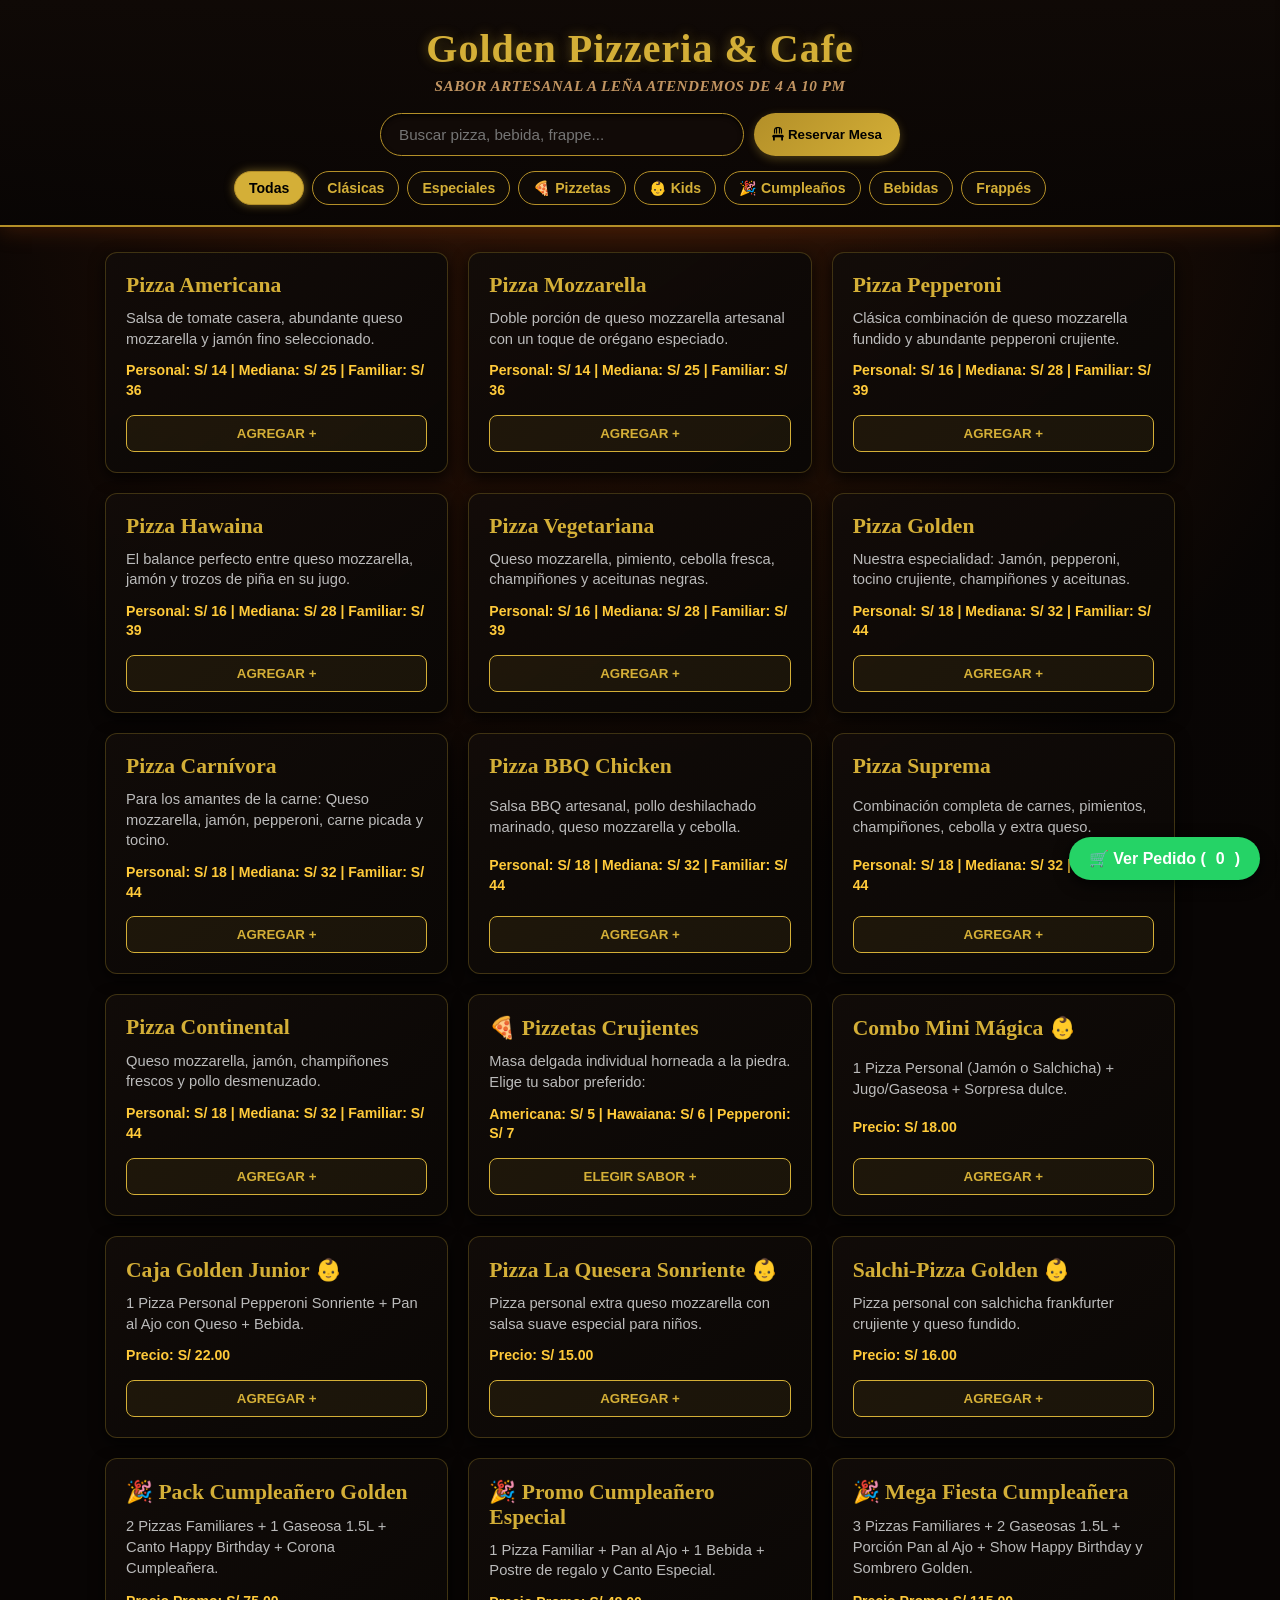
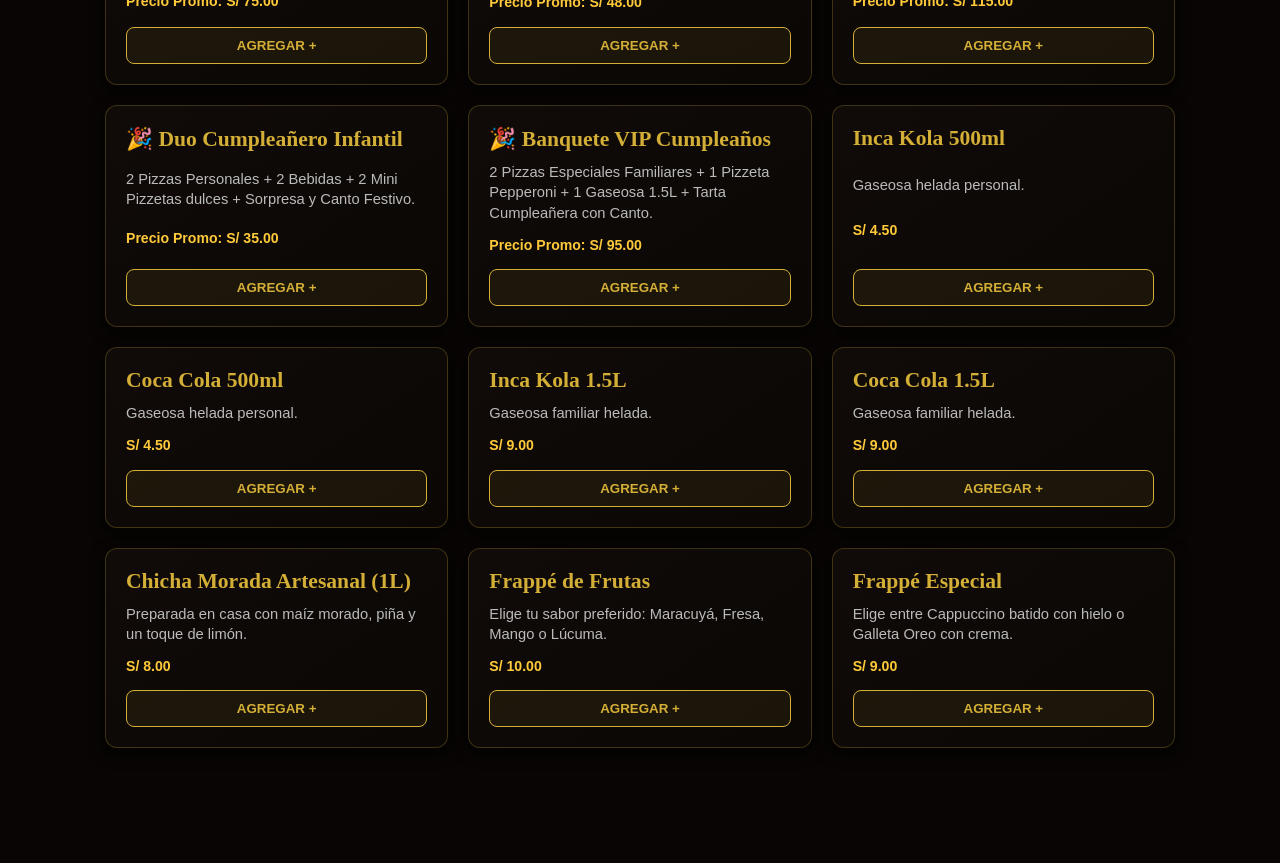
==== commit 0162e8f1: "Update index.html" ====
--- a/index.html
+++ b/index.html
@@ -3,801 +3,257 @@
 <head>
   <meta charset="UTF-8">
   <meta name="viewport" content="width=device-width, initial-scale=1.0">
-  <title>Golden Pizzeria Artesanal a la Leña</title>
-  <link href="https://fonts.googleapis.com/css2?family=Poppins:wght@300;400;600;700&display=swap" rel="stylesheet">
+  <title>Golden Pizzeria & Cafe</title>
+  <!-- Librería de íconos FontAwesome -->
+  <link rel="stylesheet" href="https://cdnjs.cloudflare.com/ajax/libs/font-awesome/6.4.0/css/all.min.css">
+  <!-- Hoja de estilos principal -->
   <link rel="stylesheet" href="style.css">
 </head>
 <body>
 
-  <!-- BANNER CUMPLEAÑOS -->
-  <div class="bday-banner">
-    🎉 ¡CELEBRA TU CUMPLEAÑOS EN GOLDEN! Canto de Happy Birthday + Sorpresa Especial en Mesa o Delivery 🎂
+  <!-- TEMPORIZADOR FLOTANTE EN LA ESQUINA INFERIOR IZQUIERDA -->
+  <div id="timer-corner-widget" class="timer-corner-widget">
+    <div class="timer-corner-header">
+      <span>🔥 PREPARACIÓN EN HORNO</span>
+      <button onclick="minimizarTemporizador()" class="btn-timer-toggle">&minus;</button>
+    </div>
+    <div id="timer-display" class="timer-clock-corner">15:00</div>
+    <div id="timer-status" class="timer-corner-status">15 min para salir del horno a leña</div>
+    <div id="timer-warning" class="timer-corner-warning">
+      ⚠️ Recuerda aproximarte a tiempo al local, de lo contrario tu pizza podría estar tibia o fría.
+    </div>
   </div>
 
-  <!-- HEADER -->
+  <!-- HEADER NOCTURNO Y RÚSTICO -->
   <header class="header">
-    <div class="logo-container">
-      <h1 class="brand-title">🔥 GOLDEN PIZZERIA 🍕</h1>
-      <p class="brand-subtitle">✨ ARTESANAL A LA LEÑA - AMBIENTE RÚSTICO Y NOCTURNO ✨</p>
+    <h1 class="logo-title">Golden Pizzeria & Cafe</h1>
+    <p class="tagline">SABOR ARTESANAL A LEÑA ATENDEMOS DE 4 A 10 PM</p>
+
+    <!-- BARRA DE BÚSQUEDA Y RESERVA DE MESA -->
+    <div class="search-container">
+      <input type="text" id="search-input" placeholder="Buscar pizza, bebida, frappe..." onkeyup="buscarProducto()">
+      <button class="btn-reserva-header" onclick="abrirModalReserva()">
+        <i class="fa-solid fa-chair"></i> Reservar Mesa
+      </button>
+    </div>
+
+    <!-- NAVEGACIÓN DE FILTROS -->
+    <div class="filter-bar">
+      <button class="filter-btn active" onclick="filterCategory('todas', event)">Todas</button>
+      <button class="filter-btn" onclick="filterCategory('clasicas', event)">Clásicas</button>
+      <button class="filter-btn" onclick="filterCategory('especiales', event)">Especiales</button>
+      <button class="filter-btn" onclick="filterCategory('pizzetas', event)">🍕 Pizzetas</button>
+      <button class="filter-btn" onclick="filterCategory('kids', event)">👶 Kids</button>
+      <button class="filter-btn" onclick="filterCategory('cumpleanos', event)">🎉 Cumpleaños</button>
+      <button class="filter-btn" onclick="filterCategory('bebidas', event)">Bebidas</button>
+      <button class="filter-btn" onclick="filterCategory('frappes', event)">Frappés</button>
     </div>
   </header>
 
-  <!-- NAVEGACIÓN Y FILTROS -->
-  <nav class="categories">
-    <button class="filter-btn active" onclick="filterCategory('todas')">🌟 Todas</button>
-    <button class="filter-btn" onclick="filterCategory('pizzetas')">🎯 Pizzetas</button>
-    <button class="filter-btn" onclick="filterCategory('clasicas')">🍕 Clásicas</button>
-    <button class="filter-btn" onclick="filterCategory('unicos')">✨ Sabores Únicos</button>
-    <button class="filter-btn" onclick="filterCategory('casa')">🔥 Pizzas de Casa</button>
-    <button class="filter-btn" onclick="filterCategory('especiales')">👑 Especiales</button>
-    <button class="filter-btn" onclick="filterCategory('kids')">🎈 Sección Kids</button>
-    <button class="filter-btn" onclick="filterCategory('cumple')">🎂 Cumpleaños</button>
-    <button class="filter-btn" onclick="filterCategory('entradas')">🥖 Entradas</button>
-    <button class="filter-btn" onclick="filterCategory('bebidas')">🥤 Bebidas & Frappés</button>
-    <button class="filter-btn" style="background:#d4ac0d; color:#000;" onclick="abrirModalReserva()">🪑 Reservar Mesa</button>
-  </nav>
-
   <!-- CONTENEDOR DE PRODUCTOS -->
-  <main class="menu-container">
-
-    <!-- 0. PIZZETAS -->
-    <div class="card pizzetas">
-      <div class="card-info">
-        <h3>🍕🎯 Pizzeta Artesanal</h3>
-        <p>Tamaño pizzeta a la leña. Elige entre Americana, Hawaiana o Pepperoni.</p>
-        <div class="card-footer">
-          <span class="price">Desde S/ 5.00</span>
-          <button class="btn-add" onclick="abrirModalPizzetas()">Elegir Sabor 🍕🎯</button>
-        </div>
-      </div>
-    </div>
-
-    <!-- 1. PIZZAS CLÁSICAS -->
-    <div class="card clasicas">
-      <div class="card-info">
-        <h3>🍕 Pizza Americana</h3>
-        <p>Queso mozzarella, jamón Inglés, salchicha ahumada y chorizo.</p>
-        <div class="card-footer">
-          <span class="price">Desde S/ 16.00</span>
-          <button class="btn-add" onclick="abrirModalPizza('Americana', 16, 23, 32)">Elegir Tamaño 🍕</button>
-        </div>
-      </div>
-    </div>
-
-    <div class="card clasicas">
-      <div class="card-info">
-        <h3>🍕 Pizza Hawaiana</h3>
-        <p>Queso mozzarella, jamón Inglés y Piña Golden.</p>
-        <div class="card-footer">
-          <span class="price">Desde S/ 18.00</span>
-          <button class="btn-add" onclick="abrirModalPizza('Hawaiana', 18, 25, 36)">Elegir Tamaño 🍕</button>
-        </div>
-      </div>
-    </div>
-
-    <div class="card clasicas">
-      <div class="card-info">
-        <h3>🍕 Pizza Pepperoni</h3>
-        <p>Queso mozzarella y Pepperoni.</p>
-        <div class="card-footer">
-          <span class="price">Desde S/ 18.00</span>
-          <button class="btn-add" onclick="abrirModalPizza('Pepperoni', 18, 28, 38)">Elegir Tamaño 🍕</button>
-        </div>
-      </div>
-    </div>
-
-    <div class="card clasicas">
-      <div class="card-info">
-        <h3>🍕 Pizza Italiana</h3>
-        <p>Queso mozzarella, jamón Inglés, champiñones y rodajas de tomate.</p>
-        <div class="card-footer">
-          <span class="price">Desde S/ 18.00</span>
-          <button class="btn-add" onclick="abrirModalPizza('Italiana', 18, 25, 35)">Elegir Tamaño 🍕</button>
-        </div>
-      </div>
-    </div>
-
-    <div class="card clasicas">
-      <div class="card-info">
-        <h3>🍕 Pizza Margarita</h3>
-        <p>Queso mozzarella, espinaca, albahaca y pimentón.</p>
-        <div class="card-footer">
-          <span class="price">Desde S/ 17.00</span>
-          <button class="btn-add" onclick="abrirModalPizza('Margarita', 17, 24, 32)">Elegir Tamaño 🍕</button>
-        </div>
-      </div>
-    </div>
-
-    <div class="card clasicas">
-      <div class="card-info">
-        <h3>🍕 Pizza Siciliana</h3>
-        <p>Queso mozzarella, champiñones, aceituna y cebolla rosada soasada.</p>
-        <div class="card-footer">
-          <span class="price">Desde S/ 18.00</span>
-          <button class="btn-add" onclick="abrirModalPizza('Siciliana', 18, 25, 34)">Elegir Tamaño 🍕</button>
-        </div>
-      </div>
-    </div>
-
-    <div class="card clasicas">
-      <div class="card-info">
-        <h3>🍕 Pizza Vegetariana</h3>
-        <p>Queso mozzarella, espinaca, champiñones, pimentón y aceituna verde.</p>
-        <div class="card-footer">
-          <span class="price">Desde S/ 18.00</span>
-          <button class="btn-add" onclick="abrirModalPizza('Vegetariana', 18, 25, 34)">Elegir Tamaño 🍕</button>
-        </div>
-      </div>
-    </div>
-
-    <div class="card clasicas">
-      <div class="card-info">
-        <h3>🍕 Pizza Mixta Compartida</h3>
-        <p>Queso mozzarella, mitad Americana y mitad Hawaiana.</p>
-        <div class="card-footer">
-          <span class="price">Desde S/ 18.00</span>
-          <button class="btn-add" onclick="abrirModalPizza('Mixta Compartida', 18, 26, 35)">Elegir Tamaño 🍕</button>
-        </div>
-      </div>
-    </div>
-
-    <div class="card clasicas">
-      <div class="card-info">
-        <h3>🍕 Pizza Karibeña</h3>
-        <p>Queso mozzarella, jamón Inglés, durazno y piña.</p>
-        <div class="card-footer">
-          <span class="price">Desde S/ 22.00</span>
-          <button class="btn-add" onclick="abrirModalPizza('Karibeña', 22, 28, 40)">Elegir Tamaño 🍕</button>
-        </div>
-      </div>
-    </div>
-
-    <div class="card clasicas">
-      <div class="card-info">
-        <h3>🍕 La Rustika (Especial Simple)</h3>
-        <p>Queso mozzarella, jamón Inglés, tocino ahumado, chorizo ahumado y cavanosi.</p>
-        <div class="card-footer">
-          <span class="price">Desde S/ 20.00</span>
-          <button class="btn-add" onclick="abrirModalPizza('La Rustika', 20, 28, 36)">Elegir Tamaño 🍕</button>
-        </div>
-      </div>
-    </div>
-
-    <!-- 2. SABORES ÚNICOS -->
-    <div class="card unicos">
-      <div class="card-info">
-        <h3>✨ Pizza Napolitana</h3>
-        <p>Queso mozzarella y rodajas de tomate.</p>
-        <div class="card-footer">
-          <span class="price">Desde S/ 16.00</span>
-          <button class="btn-add" onclick="abrirModalPizza('Napolitana', 16, 24, 32)">Elegir Tamaño 🍕</button>
-        </div>
-      </div>
-    </div>
-
-    <div class="card unicos">
-      <div class="card-info">
-        <h3>✨ Pizza de Champiñones</h3>
-        <p>Queso mozzarella y champiñones.</p>
-        <div class="card-footer">
-          <span class="price">Desde S/ 20.00</span>
-          <button class="btn-add" onclick="abrirModalPizza('Champiñones', 20, 26, 34)">Elegir Tamaño 🍕</button>
-        </div>
-      </div>
-    </div>
-
-    <div class="card unicos">
-      <div class="card-info">
-        <h3>✨ Pizza de Salchicha</h3>
-        <p>Queso mozzarella y salchicha ahumada.</p>
-        <div class="card-footer">
-          <span class="price">Desde S/ 16.00</span>
-          <button class="btn-add" onclick="abrirModalPizza('Salchicha Ahumada', 16, 25, 33)">Elegir Tamaño 🍕</button>
-        </div>
-      </div>
-    </div>
-
-    <div class="card unicos">
-      <div class="card-info">
-        <h3>✨ Pizza de Aceituna</h3>
-        <p>Queso mozzarella y aceituna.</p>
-        <div class="card-footer">
-          <span class="price">Desde S/ 16.00</span>
-          <button class="btn-add" onclick="abrirModalPizza('Aceituna', 16, 25, 33)">Elegir Tamaño 🍕</button>
-        </div>
-      </div>
-    </div>
-
-    <div class="card unicos">
-      <div class="card-info">
-        <h3>✨ Pizza de Salame</h3>
-        <p>Queso mozzarella y salame.</p>
-        <div class="card-footer">
-          <span class="price">Desde S/ 16.00</span>
-          <button class="btn-add" onclick="abrirModalPizza('Salame', 16, 25, 33)">Elegir Tamaño 🍕</button>
-        </div>
-      </div>
-    </div>
-
-    <div class="card unicos">
-      <div class="card-info">
-        <h3>✨ Pizza de Chorizo</h3>
-        <p>Queso mozzarella y chorizo.</p>
-        <div class="card-footer">
-          <span class="price">Desde S/ 16.00</span>
-          <button class="btn-add" onclick="abrirModalPizza('Chorizo', 16, 25, 33)">Elegir Tamaño 🍕</button>
-        </div>
-      </div>
-    </div>
-
-    <div class="card unicos">
-      <div class="card-info">
-        <h3>✨ Pizza de Jamón</h3>
-        <p>Queso mozzarella y jamón Inglés.</p>
-        <div class="card-footer">
-          <span class="price">Desde S/ 16.00</span>
-          <button class="btn-add" onclick="abrirModalPizza('Jamón Inglés', 16, 25, 33)">Elegir Tamaño 🍕</button>
-        </div>
-      </div>
-    </div>
-
-    <!-- 3. PIZZAS DE CASA -->
-    <div class="card casa">
-      <div class="card-info">
-        <h3>🔥 Golden de la Casa</h3>
-        <p>Queso mozzarella, jamón Inglés, champiñones, tocino ahumado, salame, chorizo ahumado, cavanosi y aceituna.</p>
-        <div class="card-footer">
-          <span class="price">Desde S/ 20.00</span>
-          <button class="btn-add" onclick="abrirModalPizza('Golden de la Casa', 20, 30, 40)">Elegir Tamaño 🍕</button>
-        </div>
-      </div>
-    </div>
-
-    <div class="card casa">
-      <div class="card-info">
-        <h3>🔥 La Suprema de Casa</h3>
-        <p>Queso mozzarella, jamón Inglés, pepperoni, tocino ahumado, salame, chorizo ahumado, cavanosi y pimentón.</p>
-        <div class="card-footer">
-          <span class="price">Desde S/ 22.00</span>
-          <button class="btn-add" onclick="abrirModalPizza('La Suprema de Casa', 22, 32, 42)">Elegir Tamaño 🍕</button>
-        </div>
-      </div>
-    </div>
-
-    <div class="card casa">
-      <div class="card-info">
-        <h3>🌋 La Volcánica (Explosión de Sabores)</h3>
-        <p>Queso mozzarella, chorizo ahumado, pepperoni, rodajas de piña, cavanosi, maíz dulce, salchicha AQP y chorizo AQP.</p>
-        <div class="card-footer">
-          <span class="price">Desde S/ 26.00</span>
-          <button class="btn-add" onclick="abrirModalPizza('La Volcánica', 26, 35, 45)">Elegir Tamaño 🍕</button>
-        </div>
-      </div>
-    </div>
-
-    <div class="card casa">
-      <div class="card-info">
-        <h3>🥩 Boloñesa (Carnívora)</h3>
-        <p>Queso mozzarella, carne picada, jamón Inglés, salame y cavanosi.</p>
-        <div class="card-footer">
-          <span class="price">Desde S/ 25.00</span>
-          <button class="btn-add" onclick="abrirModalPizza('Boloñesa (Carnívora)', 25, 35, 45)">Elegir Tamaño 🍕</button>
-        </div>
-      </div>
-    </div>
-
-    <div class="card casa">
-      <div class="card-info">
-        <h3>🔥 Trika (Tres Sabores)</h3>
-        <p>Queso mozzarella y segmentado de: Carne+Cavanosi / Pollo+Jamón / Tocino+Chorizo ahumado.</p>
-        <div class="card-footer">
-          <span class="price">Desde S/ 25.00</span>
-          <button class="btn-add" onclick="abrirModalPizza('Trika Tres Sabores', 25, 36, 46)">Elegir Tamaño 🍕</button>
-        </div>
-      </div>
-    </div>
-
-    <div class="card casa">
-      <div class="card-info">
-        <h3>🥩 Pizza 3 Carnes</h3>
-        <p>Queso mozzarella y combinado de Carne + Pollo + Tocino.</p>
-        <div class="card-footer">
-          <span class="price">Desde S/ 25.00</span>
-          <button class="btn-add" onclick="abrirModalPizza('3 Carnes', 25, 35, 45)">Elegir Tamaño 🍕</button>
-        </div>
-      </div>
-    </div>
-
-    <div class="card casa">
-      <div class="card-info">
-        <h3>🌋 Tradición Arequipeña</h3>
-        <p>Queso mozzarella, chorizo arequipeño, salchicha arequipeña y jamón Inglés.</p>
-        <div class="card-footer">
-          <span class="price">Desde S/ 24.00</span>
-          <button class="btn-add" onclick="abrirModalPizza('Tradición Arequipeña', 24, 32, 42)">Elegir Tamaño 🍕</button>
-        </div>
-      </div>
-    </div>
-
-    <div class="card casa">
-      <div class="card-info">
-        <h3>🌶️ Picante Caústico</h3>
-        <p>Queso mozzarella, trozos de carne, rodajas de rocoto, salchicha ahumada y chorizo ahumado.</p>
-        <div class="card-footer">
-          <span class="price">Desde S/ 25.00</span>
-          <button class="btn-add" onclick="abrirModalPizza('Picante Caústico', 25, 36, 46)">Elegir Tamaño 🍕</button>
-        </div>
-      </div>
-    </div>
-
-    <!-- 4. PIZZAS ESPECIALES -->
-    <div class="card especiales">
-      <div class="card-info">
-        <h3>👑 Pizza de Pollo</h3>
-        <p>Queso mozzarella, jamón Inglés, pollo y tocino ahumado.</p>
-        <div class="card-footer">
-          <span class="price">Desde S/ 25.00</span>
-          <button class="btn-add" onclick="abrirModalPizza('Pollo', 25, 35, 45)">Elegir Tamaño 🍕</button>
-        </div>
-      </div>
-    </div>
-
-    <div class="card especiales">
-      <div class="card-info">
-        <h3>👑 Pizza Oriental</h3>
-        <p>Queso mozzarella, pollo, jamón Inglés y piña.</p>
-        <div class="card-footer">
-          <span class="price">Desde S/ 25.00</span>
-          <button class="btn-add" onclick="abrirModalPizza('Oriental', 25, 34, 44)">Elegir Tamaño 🍕</button>
-        </div>
-      </div>
-    </div>
-
-    <div class="card especiales">
-      <div class="card-info">
-        <h3>👑 Pizza Tropical (Dulce)</h3>
-        <p>Queso mozzarella, leche condensada, chocolate fudge, plátano, manzana, durazno, piña y fresa.</p>
-        <div class="card-footer">
-          <span class="price">Desde S/ 24.00</span>
-          <button class="btn-add" onclick="abrirModalPizza('Tropical', 24, 32, 42)">Elegir Tamaño 🍕</button>
-        </div>
-      </div>
-    </div>
-
-    <div class="card especiales">
-      <div class="card-info">
-        <h3>👑 Cuatro Estaciones</h3>
-        <p>Queso mozzarella dividida en: Primavera (Tomate/Espinaca), Verano (Piña/Durazno), Invierno (Pepperoni/Cavanosi), Otoño (Jamón/Chorizo).</p>
-        <div class="card-footer">
-          <span class="price">Desde S/ 36.00</span>
-          <button class="btn-add" onclick="abrirModalPizza('Cuatro Estaciones', null, 36, 46)">Elegir Tamaño 🍕</button>
-        </div>
-      </div>
-    </div>
-
-    <div class="card especiales">
-      <div class="card-info">
-        <h3>👑 La Española</h3>
-        <p>Base de crema de ajo, queso mozzarella, chorizo pizzero ahumado, aceitunas verdes y champiñones.</p>
-        <div class="card-footer">
-          <span class="price">Desde S/ 22.00</span>
-          <button class="btn-add" onclick="abrirModalPizza('La Española', 22, 31, 41)">Elegir Tamaño 🍕</button>
-        </div>
-      </div>
-    </div>
-
-    <div class="card especiales">
-      <div class="card-info">
-        <h3>👑 Pizza Mexicana</h3>
-        <p>Queso mozzarella, jalapeños, cebolla rosada y carne.</p>
-        <div class="card-footer">
-          <span class="price">Desde S/ 25.00</span>
-          <button class="btn-add" onclick="abrirModalPizza('Mexicana', 25, 33, 43)">Elegir Tamaño 🍕</button>
-        </div>
-      </div>
-    </div>
-
-    <div class="card especiales">
-      <div class="card-info">
-        <h3>👑 Mixtas Especiales</h3>
-        <p>Escoge tu combinación especial de 2 sabores preferida.</p>
-        <div class="card-footer">
-          <span class="price">Desde S/ 25.00</span>
-          <button class="btn-add" onclick="abrirModalPizza('Mixtas Especiales', 25, 35, 45)">Elegir Tamaño 🍕</button>
-        </div>
-      </div>
-    </div>
-
-    <!-- 5. SECCIÓN KIDS -->
-    <div class="card kids">
-      <div class="card-info">
-        <h3>🎈 Pizza Carita Feliz (Kids)</h3>
-        <p>Pizza personal con carita dibujada en aceitunas y pimentón + Bebida de regalo.</p>
-        <div class="card-footer">
-          <span class="price">S/ 15.00</span>
-          <button class="btn-add" onclick="agregarPedido('Pizza Carita Feliz (Kids)', 15)">+ Agregar S/ 15.00 🎈</button>
-        </div>
-      </div>
-    </div>
-
-    <div class="card kids">
-      <div class="card-info">
-        <h3>🎈 Mini Nugget Pizza (Kids)</h3>
-        <p>Pizza con trocitos de Nuggets crujientes de pollo y queso derretido extra suave.</p>
-        <div class="card-footer">
-          <span class="price">S/ 16.00</span>
-          <button class="btn-add" onclick="agregarPedido('Mini Nugget Pizza (Kids)', 16)">+ Agregar S/ 16.00 🎈</button>
-        </div>
-      </div>
-    </div>
-
-    <div class="card kids">
-      <div class="card-info">
-        <h3>🎈 Combo Peques Exploradores</h3>
-        <p>Pizzeta a elección + Frappé dulce + Sorpresa de la casa.</p>
-        <div class="card-footer">
-          <span class="price">S/ 18.00</span>
-          <button class="btn-add" onclick="agregarPedido('Combo Peques Exploradores', 18)">+ Agregar S/ 18.00 🎁</button>
-        </div>
-      </div>
-    </div>
-
-    <!-- 6. PROMOCIONES DE CUMPLEAÑOS -->
-    <div class="card cumple">
-      <div class="card-info">
-        <h3>🎂 Combo Cumpleañero Fiesta</h3>
-        <p>2 Pizzas Familiares + Gaseosa 2L + Canto de Happy Birthday con velas chispeantes.</p>
-        <div class="card-footer">
-          <span class="price">S/ 79.00</span>
-          <button class="btn-add" onclick="agregarPedido('Combo Cumpleañero Fiesta', 79)">+ Agregar S/ 79.00 🎂</button>
-        </div>
-      </div>
-    </div>
-
-    <div class="card cumple">
-      <div class="card-info">
-        <h3>🎂 Combo Cumple Dorado</h3>
-        <p>1 Pizza Familiar + 1 Pizza Mediana + Pan al Ajo Especial + Canto Happy Birthday.</p>
-        <div class="card-footer">
-          <span class="price">S/ 68.00</span>
-          <button class="btn-add" onclick="agregarPedido('Combo Cumple Dorado', 68)">+ Agregar S/ 68.00 🎂</button>
-        </div>
-      </div>
-    </div>
-
-    <div class="card cumple">
-      <div class="card-info">
-        <h3>🎂 Promo Cumple Dulce Momento</h3>
-        <p>1 Pizza Tropical + 2 Frappés a elección + Postre cortesía del chef.</p>
-        <div class="card-footer">
-          <span class="price">S/ 48.00</span>
-          <button class="btn-add" onclick="agregarPedido('Promo Cumple Dulce Momento', 48)">+ Agregar S/ 48.00 🎂</button>
-        </div>
-      </div>
-    </div>
-
-    <div class="card cumple">
-      <div class="card-info">
-        <h3>🎂 Festín Cumpleañero VIP</h3>
-        <p>3 Pizzas Familiares + 2 Gaseosas 2L + Pan al ajo + Animación y canto especial.</p>
-        <div class="card-footer">
-          <span class="price">S/ 119.00</span>
-          <button class="btn-add" onclick="agregarPedido('Festín Cumpleañero VIP', 119)">+ Agregar S/ 119.00 🎂</button>
-        </div>
-      </div>
-    </div>
-
-    <div class="card cumple">
-      <div class="card-info">
-        <h3>🎂 Pack Cumple Personal</h3>
-        <p>1 Pizza Personal + 1 Frappé + Porción de Pan al Ajo + Gorrito cumpleañero.</p>
-        <div class="card-footer">
-          <span class="price">S/ 29.00</span>
-          <button class="btn-add" onclick="agregarPedido('Pack Cumple Personal', 29)">+ Agregar S/ 29.00 🎂</button>
-        </div>
-      </div>
-    </div>
-
-    <!-- 7. ENTRADAS -->
-    <div class="card entradas">
-      <div class="card-info">
-        <h3>🥖 Pan al Ajo Simple</h3>
-        <p>Pan tostado con mantequilla de ajo y finas hierbas.</p>
-        <div class="card-footer">
-          <span class="price">S/ 6.00</span>
-          <button class="btn-add" onclick="agregarPedido('Pan al Ajo Simple', 6)">+ Agregar S/ 6.00 🥖</button>
-        </div>
-      </div>
-    </div>
-
-    <div class="card entradas">
-      <div class="card-info">
-        <h3>🥖 Pan al Ajo Especial</h3>
-        <p>Pan al ajo artesanal gratinado con queso mozzarella.</p>
-        <div class="card-footer">
-          <span class="price">S/ 8.00</span>
-          <button class="btn-add" onclick="agregarPedido('Pan al Ajo Especial', 8)">+ Agregar S/ 8.00 🥖</button>
-        </div>
-      </div>
-    </div>
-
-    <!-- 8. BEBIDAS Y FRAPPÉS -->
-    <div class="card bebidas">
-      <div class="card-info">
-        <h3>🍧 Frappés (100% Fruta)</h3>
-        <p>Elige tu sabor: Maracuyá, Fresa, Mango o Lúcuma.</p>
-        <div class="card-footer">
-          <span class="price">S/ 10.00</span>
-          <button class="btn-add" onclick="abrirModalFrappe('fruta')">Elegir Sabor S/ 10.00 🍧</button>
-        </div>
-      </div>
-    </div>
-
-    <div class="card bebidas">
-      <div class="card-info">
-        <h3>☕ Frappés Especiales</h3>
-        <p>Elige tu sabor: Cappuccino u Oreo.</p>
-        <div class="card-footer">
-          <span class="price">S/ 9.00</span>
-          <button class="btn-add" onclick="abrirModalFrappe('especial')">Elegir Sabor S/ 9.00 ☕</button>
-        </div>
-      </div>
-    </div>
-
-    <div class="card bebidas">
-      <div class="card-info">
-        <h3>🥤 Inca Kola / Coca Cola 1/2 Litro</h3>
-        <p>Botella helada 500ml.</p>
-        <div class="card-footer">
-          <span class="price">S/ 4.50</span>
-          <button class="btn-add" onclick="agregarPedido('Gaseosa 500ml', 4.5)">+ Agregar S/ 4.50 🥤</button>
-        </div>
-      </div>
-    </div>
-
-    <div class="card bebidas">
-      <div class="card-info">
-        <h3>🥤 Inca Kola / Coca Cola 1 Litro</h3>
-        <p>Botella 1 Litro.</p>
-        <div class="card-footer">
-          <span class="price">S/ 8.00</span>
-          <button class="btn-add" onclick="agregarPedido('Gaseosa 1 Litro', 8)">+ Agregar S/ 8.00 🥤</button>
-        </div>
-      </div>
-    </div>
-
-    <div class="card bebidas">
-      <div class="card-info">
-        <h3>🥤 Inca Kola / Coca Cola 2 Litros</h3>
-        <p>Botella familiar 2 Litros.</p>
-        <div class="card-footer">
-          <span class="price">S/ 13.00</span>
-          <button class="btn-add" onclick="agregarPedido('Gaseosa 2 Litros', 13)">+ Agregar S/ 13.00 🥤</button>
-        </div>
-      </div>
-    </div>
-
-    <div class="card bebidas">
-      <div class="card-info">
-        <h3>🍹 Limonada / Chicha Morada (1 Litro)</h3>
-        <p>Jarra de 1 Litro preparada al momento.</p>
-        <div class="card-footer">
-          <span class="price">S/ 10.00</span>
-          <button class="btn-add" onclick="agregarPedido('Limonada/Chicha 1L', 10)">+ Agregar S/ 10.00 🍹</button>
-        </div>
-      </div>
-    </div>
-
+  <main class="container">
+    <div class="product-grid">
+
+      <!-- PIZZAS CLÁSICAS -->
+      <div class="card clasicas">
+        <h3>Pizza Americana</h3>
+        <p>Salsa de tomate casera, abundante queso mozzarella y jamón fino seleccionado.</p>
+        <p class="precios">Personal: S/ 14 | Mediana: S/ 25 | Familiar: S/ 36</p>
+        <button class="btn-add" onclick="abrirModalPizza('Americana', 14, 25, 36)">AGREGAR +</button>
+      </div>
+
+      <div class="card clasicas">
+        <h3>Pizza Mozzarella</h3>
+        <p>Doble porción de queso mozzarella artesanal con un toque de orégano especiado.</p>
+        <p class="precios">Personal: S/ 14 | Mediana: S/ 25 | Familiar: S/ 36</p>
+        <button class="btn-add" onclick="abrirModalPizza('Mozzarella', 14, 25, 36)">AGREGAR +</button>
+      </div>
+
+      <div class="card clasicas">
+        <h3>Pizza Pepperoni</h3>
+        <p>Clásica combinación de queso mozzarella fundido y abundante pepperoni crujiente.</p>
+        <p class="precios">Personal: S/ 16 | Mediana: S/ 28 | Familiar: S/ 39</p>
+        <button class="btn-add" onclick="abrirModalPizza('Pepperoni', 16, 28, 39)">AGREGAR +</button>
+      </div>
+
+      <div class="card clasicas">
+        <h3>Pizza Hawaina</h3>
+        <p>El balance perfecto entre queso mozzarella, jamón y trozos de piña en su jugo.</p>
+        <p class="precios">Personal: S/ 16 | Mediana: S/ 28 | Familiar: S/ 39</p>
+        <button class="btn-add" onclick="abrirModalPizza('Hawaina', 16, 28, 39)">AGREGAR +</button>
+      </div>
+
+      <div class="card clasicas">
+        <h3>Pizza Vegetariana</h3>
+        <p>Queso mozzarella, pimiento, cebolla fresca, champiñones y aceitunas negras.</p>
+        <p class="precios">Personal: S/ 16 | Mediana: S/ 28 | Familiar: S/ 39</p>
+        <button class="btn-add" onclick="abrirModalPizza('Vegetariana', 16, 28, 39)">AGREGAR +</button>
+      </div>
+
+      <!-- PIZZAS ESPECIALES -->
+      <div class="card especiales">
+        <h3>Pizza Golden</h3>
+        <p>Nuestra especialidad: Jamón, pepperoni, tocino crujiente, champiñones y aceitunas.</p>
+        <p class="precios">Personal: S/ 18 | Mediana: S/ 32 | Familiar: S/ 44</p>
+        <button class="btn-add" onclick="abrirModalPizza('Golden', 18, 32, 44)">AGREGAR +</button>
+      </div>
+
+      <div class="card especiales">
+        <h3>Pizza Carnívora</h3>
+        <p>Para los amantes de la carne: Queso mozzarella, jamón, pepperoni, carne picada y tocino.</p>
+        <p class="precios">Personal: S/ 18 | Mediana: S/ 32 | Familiar: S/ 44</p>
+        <button class="btn-add" onclick="abrirModalPizza('Carnívora', 18, 32, 44)">AGREGAR +</button>
+      </div>
+
+      <div class="card especiales">
+        <h3>Pizza BBQ Chicken</h3>
+        <p>Salsa BBQ artesanal, pollo deshilachado marinado, queso mozzarella y cebolla.</p>
+        <p class="precios">Personal: S/ 18 | Mediana: S/ 32 | Familiar: S/ 44</p>
+        <button class="btn-add" onclick="abrirModalPizza('BBQ Chicken', 18, 32, 44)">AGREGAR +</button>
+      </div>
+
+      <div class="card especiales">
+        <h3>Pizza Suprema</h3>
+        <p>Combinación completa de carnes, pimientos, champiñones, cebolla y extra queso.</p>
+        <p class="precios">Personal: S/ 18 | Mediana: S/ 32 | Familiar: S/ 44</p>
+        <button class="btn-add" onclick="abrirModalPizza('Suprema', 18, 32, 44)">AGREGAR +</button>
+      </div>
+
+      <div class="card especiales">
+        <h3>Pizza Continental</h3>
+        <p>Queso mozzarella, jamón, champiñones frescos y pollo desmenuzado.</p>
+        <p class="precios">Personal: S/ 18 | Mediana: S/ 32 | Familiar: S/ 44</p>
+        <button class="btn-add" onclick="abrirModalPizza('Continental', 18, 32, 44)">AGREGAR +</button>
+      </div>
+
+      <!-- PIZZETAS CRUJIENETS -->
+      <div class="card pizzetas">
+        <h3>🍕 Pizzetas Crujientes</h3>
+        <p>Masa delgada individual horneada a la piedra. Elige tu sabor preferido:</p>
+        <p class="precios">Americana: S/ 5 | Hawaiana: S/ 6 | Pepperoni: S/ 7</p>
+        <button class="btn-add" onclick="abrirModalPizzeta()">ELEGIR SABOR +</button>
+      </div>
+
+      <!-- SECCIÓN KIDS -->
+      <div class="card kids">
+        <h3>Combo Mini Mágica 👶</h3>
+        <p>1 Pizza Personal (Jamón o Salchicha) + Jugo/Gaseosa + Sorpresa dulce.</p>
+        <p class="precios">Precio: S/ 18.00</p>
+        <button class="btn-add" onclick="abrirModalKids('mini')">AGREGAR +</button>
+      </div>
+
+      <div class="card kids">
+        <h3>Caja Golden Junior 👶</h3>
+        <p>1 Pizza Personal Pepperoni Sonriente + Pan al Ajo con Queso + Bebida.</p>
+        <p class="precios">Precio: S/ 22.00</p>
+        <button class="btn-add" onclick="abrirModalKids('junior')">AGREGAR +</button>
+      </div>
+
+      <div class="card kids">
+        <h3>Pizza La Quesera Sonriente 👶</h3>
+        <p>Pizza personal extra queso mozzarella con salsa suave especial para niños.</p>
+        <p class="precios">Precio: S/ 15.00</p>
+        <button class="btn-add" onclick="confirmarAgregarGenerico('Pizza La Quesera Sonriente (Infantil)', 15)">AGREGAR +</button>
+      </div>
+
+      <div class="card kids">
+        <h3>Salchi-Pizza Golden 👶</h3>
+        <p>Pizza personal con salchicha frankfurter crujiente y queso fundido.</p>
+        <p class="precios">Precio: S/ 16.00</p>
+        <button class="btn-add" onclick="confirmarAgregarGenerico('Salchi-Pizza Golden (Infantil)', 16)">AGREGAR +</button>
+      </div>
+
+      <!-- PROMOCIONES DE CUMPLEAÑOS -->
+      <div class="card cumpleanos">
+        <h3>🎉 Pack Cumpleañero Golden</h3>
+        <p>2 Pizzas Familiares + 1 Gaseosa 1.5L + Canto Happy Birthday + Corona Cumpleañera.</p>
+        <p class="precios">Precio Promo: S/ 75.00</p>
+        <button class="btn-add" onclick="confirmarAgregarGenerico('Pack Cumpleañero Golden (2 Fam + Bebida)', 75)">AGREGAR +</button>
+      </div>
+
+      <div class="card cumpleanos">
+        <h3>🎉 Promo Cumpleañero Especial</h3>
+        <p>1 Pizza Familiar + Pan al Ajo + 1 Bebida + Postre de regalo y Canto Especial.</p>
+        <p class="precios">Precio Promo: S/ 48.00</p>
+        <button class="btn-add" onclick="confirmarAgregarGenerico('Promo Cumpleañero Especial', 48)">AGREGAR +</button>
+      </div>
+
+      <div class="card cumpleanos">
+        <h3>🎉 Mega Fiesta Cumpleañera</h3>
+        <p>3 Pizzas Familiares + 2 Gaseosas 1.5L + Porción Pan al Ajo + Show Happy Birthday y Sombrero Golden.</p>
+        <p class="precios">Precio Promo: S/ 115.00</p>
+        <button class="btn-add" onclick="confirmarAgregarGenerico('Mega Fiesta Cumpleañera (3 Fam + 2 Bebidas + Show)', 115)">AGREGAR +</button>
+      </div>
+
+      <div class="card cumpleanos">
+        <h3>🎉 Duo Cumpleañero Infantil</h3>
+        <p>2 Pizzas Personales + 2 Bebidas + 2 Mini Pizzetas dulces + Sorpresa y Canto Festivo.</p>
+        <p class="precios">Precio Promo: S/ 35.00</p>
+        <button class="btn-add" onclick="confirmarAgregarGenerico('Duo Cumpleañero Infantil', 35)">AGREGAR +</button>
+      </div>
+
+      <div class="card cumpleanos">
+        <h3>🎉 Banquete VIP Cumpleaños</h3>
+        <p>2 Pizzas Especiales Familiares + 1 Pizzeta Pepperoni + 1 Gaseosa 1.5L + Tarta Cumpleañera con Canto.</p>
+        <p class="precios">Precio Promo: S/ 95.00</p>
+        <button class="btn-add" onclick="confirmarAgregarGenerico('Banquete VIP Cumpleaños', 95)">AGREGAR +</button>
+      </div>
+
+      <!-- BEBIDAS -->
+      <div class="card bebidas">
+        <h3>Inca Kola 500ml</h3>
+        <p>Gaseosa helada personal.</p>
+        <p class="precios">S/ 4.50</p>
+        <button class="btn-add" onclick="confirmarAgregarGenerico('Inca Kola 500ml', 4.5)">AGREGAR +</button>
+      </div>
+
+      <div class="card bebidas">
+        <h3>Coca Cola 500ml</h3>
+        <p>Gaseosa helada personal.</p>
+        <p class="precios">S/ 4.50</p>
+        <button class="btn-add" onclick="confirmarAgregarGenerico('Coca Cola 500ml', 4.5)">AGREGAR +</button>
+      </div>
+
+      <div class="card bebidas">
+        <h3>Inca Kola 1.5L</h3>
+        <p>Gaseosa familiar helada.</p>
+        <p class="precios">S/ 9.00</p>
+        <button class="btn-add" onclick="confirmarAgregarGenerico('Inca Kola 1.5L', 9)">AGREGAR +</button>
+      </div>
+
+      <div class="card bebidas">
+        <h3>Coca Cola 1.5L</h3>
+        <p>Gaseosa familiar helada.</p>
+        <p class="precios">S/ 9.00</p>
+        <button class="btn-add" onclick="confirmarAgregarGenerico('Coca Cola 1.5L', 9)">AGREGAR +</button>
+      </div>
+
+      <div class="card bebidas">
+        <h3>Chicha Morada Artesanal (1L)</h3>
+        <p>Preparada en casa con maíz morado, piña y un toque de limón.</p>
+        <p class="precios">S/ 8.00</p>
+        <button class="btn-add" onclick="confirmarAgregarGenerico('Chicha Morada 1L', 8)">AGREGAR +</button>
+      </div>
+
+      <!-- FRAPPÉS -->
+      <div class="card frappes">
+        <h3>Frappé de Frutas</h3>
+        <p>Elige tu sabor preferido: Maracuyá, Fresa, Mango o Lúcuma.</p>
+        <p class="precios">S/ 10.00</p>
+        <button class="btn-add" onclick="abrirModalFrappe('fruta')">AGREGAR +</button>
+      </div>
+
+      <div class="card frappes">
+        <h3>Frappé Especial</h3>
+        <p>Elige entre Cappuccino batido con hielo o Galleta Oreo con crema.</p>
+        <p class="precios">S/ 9.00</p>
+        <button class="btn-add" onclick="abrirModalFrappe('especial')">AGREGAR +</button>
+      </div>
+
+    </div>
   </main>
 
-  <!-- BARRA FLOTANTE DE CARRITO -->
-  <div id="cart-bar" class="cart-bar hidden">
-    <div class="cart-info">
-      <span class="cart-count" id="cart-count">0</span>
-      <span>🍕 Pedidos seleccionados</span>
-    </div>
-    <div class="cart-actions">
-      <span class="cart-total" id="cart-total">S/ 0.00</span>
-      <button class="btn-checkout" onclick="abrirPago(event)">Continuar al Pago 📲</button>
-    </div>
-  </div>
-
-  <!-- MODAL RESERVA DE MESA -->
-  <div id="reserva-modal" class="payment-overlay hidden">
-    <div class="payment-box">
-      <h2>🪑 Reservar Mesa en Local</h2>
-      <p style="color:#aaa; font-size:0.8rem; margin-bottom:12px;">Asegura tu mesa en nuestras sedes rústicas</p>
-      
-      <div style="text-align:left; margin-bottom:10px;">
-        <label style="color:#D4AF37; font-size:0.8rem; display:block; margin-bottom:4px;">📍 Sede para la Reserva:</label>
-        <select id="reserva-sede" onchange="actualizarMesasDisponibles()" style="width:100%; padding:8px; border-radius:6px; background:#120a06; color:#fff; border:1px solid #5c3a21;">
-          <option value="mariano_melgar">Mariano Melgar (Máx 6 Mesas)</option>
-          <option value="paucarpata_vallejo">Paucarpata - Badén (Máx 4 Mesas)</option>
-          <option value="paucarpata_grau">Paucarpata - Grau (Máx 4 Mesas)</option>
-        </select>
-      </div>
-
-      <div style="text-align:left; margin-bottom:10px;">
-        <label style="color:#ddd; font-size:0.8rem; display:block; margin-bottom:4px;">👤 Nombre Completo *</label>
-        <input type="text" id="reserva-nombre" placeholder="Ej: Maria Lopez" style="width:100%; padding:8px; border-radius:6px; background:#120a06; color:#fff; border:1px solid #5c3a21;">
-      </div>
-
-      <div style="text-align:left; margin-bottom:10px;">
-        <label style="color:#ddd; font-size:0.8rem; display:block; margin-bottom:4px;">📱 Celular de Contacto *</label>
-        <input type="tel" id="reserva-telefono" maxlength="9" placeholder="Ej: 912345678" style="width:100%; padding:8px; border-radius:6px; background:#120a06; color:#fff; border:1px solid #5c3a21;">
-      </div>
-
-      <div style="display:flex; gap:10px; margin-bottom:10px;">
-        <div style="flex:1; text-align:left;">
-          <label style="color:#ddd; font-size:0.8rem; display:block; margin-bottom:4px;">📅 Fecha</label>
-          <input type="date" id="reserva-fecha" style="width:100%; padding:8px; border-radius:6px; background:#120a06; color:#fff; border:1px solid #5c3a21;">
-        </div>
-        <div style="flex:1; text-align:left;">
-          <label style="color:#ddd; font-size:0.8rem; display:block; margin-bottom:4px;">⏰ Hora</label>
-          <input type="time" id="reserva-hora" style="width:100%; padding:8px; border-radius:6px; background:#120a06; color:#fff; border:1px solid #5c3a21;">
-        </div>
-      </div>
-
-      <div style="text-align:left; margin-bottom:15px;">
-        <label style="color:#ddd; font-size:0.8rem; display:block; margin-bottom:4px;">👥 Número de Personas</label>
-        <input type="number" id="reserva-personas" min="1" max="12" value="2" style="width:100%; padding:8px; border-radius:6px; background:#120a06; color:#fff; border:1px solid #5c3a21;">
-      </div>
-
-      <div style="display:flex; gap:10px;">
-        <button type="button" class="btn-close-payment" onclick="cerrarModalReserva()">Cancelar</button>
-        <button type="button" class="btn-confirm-payment" onclick="confirmarReservaMesa()">Enviar Reserva 🚀</button>
-      </div>
-    </div>
-  </div>
-
-  <!-- MODAL SELECCIÓN TAMAÑO, SABOR Y EXTRAS -->
-  <div id="pizza-modal" class="payment-overlay hidden">
-    <div class="payment-box" style="text-align: center;">
-      <h2 id="pizza-modal-title">🍕 Seleccionar Opción</h2>
-      <p style="color: #aaa; margin-bottom: 15px; font-size: 0.9rem;">Elige la opción que prefieras:</p>
-      
-      <div id="pizza-modal-sizes" style="display: flex; flex-direction: column; gap: 10px;"></div>
-      
-      <!-- CONTENEDOR DE EXTRAS OPCIONALES -->
-      <div id="extra-options-container" style="display: none; margin-top: 15px; background: rgba(35, 20, 12, 0.8); border: 1px dashed #D4AF37; padding: 12px; border-radius: 8px; text-align: left;">
-        <span style="color: #D4AF37; font-weight: bold; font-size: 0.85rem; display: block; margin-bottom: 8px;">➕ Agregar Extras Opcionales:</span>
-        <label style="display: flex; align-items: center; gap: 8px; color: #fff; font-size: 0.85rem; margin-bottom: 6px; cursor: pointer;">
-          <input type="checkbox" id="chk-extra-queso" style="accent-color: #D4AF37; transform: scale(1.2);"> 🧀 Extra Queso (<span id="lbl-precio-queso">S/ 0.00</span>)
-        </label>
-        <label style="display: flex; align-items: center; gap: 8px; color: #fff; font-size: 0.85rem; cursor: pointer;">
-          <input type="checkbox" id="chk-extra-embutido" style="accent-color: #D4AF37; transform: scale(1.2);"> 🥓 Extra Embutido (<span id="lbl-precio-embutido">S/ 0.00</span>)
-        </label>
-      </div>
-
-      <div id="pizza-modal-confirm-btn" style="margin-top: 15px;"></div>
-
-      <button type="button" class="btn-close-payment" onclick="cerrarModalPizza()" style="margin-top: 15px; width: 100%;">Cancelar</button>
-    </div>
-  </div>
-
-  <!-- MODAL DE PAGO, SEGURIDAD ANTI-TROLLS Y SEDES -->
-  <div id="payment-overlay" class="payment-overlay hidden">
-    <div class="payment-box">
-      <h2>🔥 Confirmar Pedido 🔥</h2>
-      <p class="payment-subtitle" style="text-align: center; color: #aaa; margin-bottom: 15px; font-size: 0.85rem;">Ingresa tus datos y confirma tu orden</p>
-
-      <!-- SISTEMA ANTI-TROLLS OBLIGATORIO -->
-      <div style="background: rgba(40, 15, 10, 0.6); border: 1px solid #e76f51; padding: 12px; border-radius: 10px; margin-bottom: 15px;">
-        <span style="color: #f4a261; font-weight: bold; font-size: 0.85rem; display: block; margin-bottom: 8px;">🛡️ Verificación de Cliente (Obligatorio)</span>
-        
-        <div style="margin-bottom: 10px; text-align: left;">
-          <label for="input-nombre" style="display: block; color: #ddd; margin-bottom: 4px; font-size: 0.8rem;">👤 Nombres y Apellidos *</label>
-          <input type="text" id="input-nombre" placeholder="Ej: Juan Pérez" style="width: 100%; padding: 8px; border-radius: 6px; border: 1px solid #5c3a21; background: #120a06; color: #fff; font-size: 0.85rem; outline: none;">
-        </div>
-
-        <div style="text-align: left;">
-          <label for="input-telefono" style="display: block; color: #ddd; margin-bottom: 4px; font-size: 0.8rem;">📱 Número de Celular Perú (9 dígitos) *</label>
-          <input type="tel" id="input-telefono" maxlength="9" placeholder="Ej: 987654321" style="width: 100%; padding: 8px; border-radius: 6px; border: 1px solid #5c3a21; background: #120a06; color: #fff; font-size: 0.85rem; outline: none;">
-        </div>
-      </div>
-
-      <!-- SELECCIÓN DE SEDE -->
-      <div style="margin-bottom: 15px; text-align: left;">
-        <label for="select-sede" style="display: block; color: #D4AF37; font-weight: bold; margin-bottom: 5px; font-size: 0.9rem;">
-          📍 Selecciona la Sede de Atención:
-        </label>
-        <select id="select-sede" onchange="actualizarDatosSede()" style="width: 100%; padding: 10px; border-radius: 8px; border: 1px solid #D4AF37; background: #191e1b; color: #fff; font-size: 0.85rem; outline: none; cursor: pointer;">
-          <option value="mariano_melgar">📍 Av. Argentina 1432 - Mariano Melgar</option>
-          <option value="paucarpata_vallejo">📍 Calle Cesar Vallejo 100 - BADEN (Paucarpata)</option>
-          <option value="paucarpata_grau">📍 Av. Miguel Grau 736 - Paucarpata</option>
-        </select>
-      </div>
-
-      <!-- TIPO DE ENTREGA Y UBICACIÓN GPS/DELIVERY -->
-      <div style="margin-bottom: 15px; text-align: left;">
-        <label style="display: block; color: #D4AF37; font-weight: bold; margin-bottom: 5px; font-size: 0.9rem;">
-          🛵 Modalidad de Entrega:
-        </label>
-        <div style="display: flex; gap: 10px;">
-          <label style="flex: 1; background: #191e1b; border: 1px solid #444; padding: 10px; border-radius: 8px; cursor: pointer; color: white; font-size: 0.85rem; display: flex; align-items: center; gap: 5px;">
-            <input type="radio" name="tipo_entrega" value="Delivery" checked onchange="toggleDireccionField()"> 🛵 Delivery
-          </label>
-          <label style="flex: 1; background: #191e1b; border: 1px solid #444; padding: 10px; border-radius: 8px; cursor: pointer; color: white; font-size: 0.85rem; display: flex; align-items: center; gap: 5px;">
-            <input type="radio" name="tipo_entrega" value="Recojo en Local" onchange="toggleDireccionField()"> 🏃 Recojo en Local
-          </label>
-        </div>
-      </div>
-
-      <!-- CAMPO DIRECCIÓN Y REFERENCIA CON GPS -->
-      <div id="campo-direccion" style="margin-bottom: 15px; text-align: left;">
-        <label for="input-direccion" style="display: block; color: #aaa; margin-bottom: 4px; font-size: 0.85rem;">
-          🏠 Dirección exacta de Envío *:
-        </label>
-        <input type="text" id="input-direccion" placeholder="Ej: Av. Las Esmeraldas 405" style="width: 100%; padding: 8px; border-radius: 6px; border: 1px solid #444; background: #191e1b; color: #fff; font-size: 0.85rem; margin-bottom:8px;">
-        
-        <label for="input-referencia" style="display: block; color: #aaa; margin-bottom: 4px; font-size: 0.85rem;">
-          📌 Referencia de ubicación *:
-        </label>
-        <input type="text" id="input-referencia" placeholder="Ej: Frente al parque / Fachada color azul" style="width: 100%; padding: 8px; border-radius: 6px; border: 1px solid #444; background: #191e1b; color: #fff; font-size: 0.85rem; margin-bottom:8px;">
-
-        <button type="button" onclick="obtenerUbicacionGPS()" style="width:100%; background:#3a5a40; color:white; border:none; padding:8px; border-radius:6px; font-weight:bold; cursor:pointer; font-size:0.8rem;">📍 Capturar mi Ubicación Exacta GPS (Opcional)</button>
-        <div id="gps-status" style="font-size:0.75rem; color:#D4AF37; margin-top:4px;"></div>
-      </div>
-
-      <div class="payment-summary">
-        <div id="payment-summary-list"></div>
-        <div class="payment-total" id="payment-total">S/ 0.00</div>
-      </div>
-
-      <!-- MÉTODO DE PAGO -->
-      <label style="display: block; color: #D4AF37; font-weight: bold; margin-bottom: 8px; font-size: 0.9rem; text-align: left;">
-        💳 Medio de Pago:
-      </label>
-      <div class="payment-methods">
-        <div id="payment-yape" class="payment-method selected" onclick="seleccionarPago('yape')">
-          <span>📱</span> Yape / Plin
-        </div>
-        <div id="payment-tarjeta" class="payment-method" onclick="seleccionarPago('tarjeta')">
-          <span>💳</span> POS (Tarjeta)
-        </div>
-        <div id="payment-efectivo" class="payment-method" onclick="seleccionarPago('efectivo')">
-          <span>💵</span> Efectivo
-        </div>
-      </div>
-
-      <div id="section-yape" class="payment-section">
-        <div class="yape-card" style="text-align: center;">
-          <h3>📲 Escanea y Paga por Yape / Plin</h3>
-          <p class="yape-number" id="yape-numero-pantalla" style="font-size: 1.2rem; color: #D4AF37; font-weight: bold; margin: 8px 0;">994 710 034</p>
-          <p style="font-size:12px; color:#aaa;">Golden Pizzeria Artesanal</p>
-          <div style="border: 1px dashed #D4AF37; padding: 10px; margin: 10px 0; border-radius: 8px; color: #D4AF37; font-size: 0.85rem;">CÓDIGO QR YAPE / PLIN</div>
-          <label style="display: block; background: #222; border: 1px red solid; padding: 8px; border-radius: 6px; cursor: pointer; margin-top: 5px; font-size: 0.8rem; color:#ff6b6b; font-weight:bold;">
-            📸 ADJUNTAR CAPTURA DE PAGO (OBLIGATORIO) *
-            <input type="file" id="receipt-file" accept="image/*" style="display: none;" onchange="mostrarNombreArchivo(this)">
-          </label>
-          <div id="receipt-name" style="font-size: 0.8rem; color: #D4AF37; margin-top: 5px;"></div>
-        </div>
-      </div>
-
-      <div id="section-tarjeta" class="payment-section" style="display:none;">
-        <p style="text-align:center; color: #ccc; font-size: 0.85rem; margin: 15px 0;">💳 El repartidor/atención llevará el POS para cobro con tarjeta.</p>
-      </div>
-
-      <div id="section-efectivo" class="payment-section" style="display:none;">
-        <p style="text-align:center; color: #ccc; font-size: 0.85rem; margin: 15px 0;">💵 Pagas en efectivo al recibir o retirar tu orden.</p>
-      </div>
-
-      <div class="payment-buttons" style="display:flex; gap:10px; margin-top:15px;">
-        <button type="button" class="btn-close-payment" onclick="cerrarPago()">Atrás</button>
-        <button type="button" class="btn-confirm-payment" onclick="confirmarPedido()">Enviar Pedido a WhatsApp 🚀</button>
-      </div>
-    </div>
-  </div>
-
-  <!-- WIDGET TEMPORIZADOR FLOTANTE -->
-  <div id="timer-widget" class="timer-widget hidden">
-    <div style="font-size:0.8rem; color:#f4a261; font-weight:bold;">⏳ TIEMPO ESTIMADO EN CURSO</div>
-    <div id="timer-display" style="font-size:1.4rem; color:#D4AF37; font-weight:bold; margin:4px 0;">35:00</div>
-    <div style="font-size:0.65rem; color:#ccc;">(15 Min Preparación + 20 Min Aprox/Recojo)</div>
-    <div style="font-size:0.6rem; color:#e76f51; margin-top:4px;">⚠️ Advertencia: Si se excede el tiempo, la pizza puede estar tibia o fría.</div>
-  </div>
-
-  <!-- CÓDIGO JAVASCRIPT SEPARADO -->
+  <!-- LÓGICA DE JAVASCRIPT -->
   <script src="script.js"></script>
 </body>
 </html>
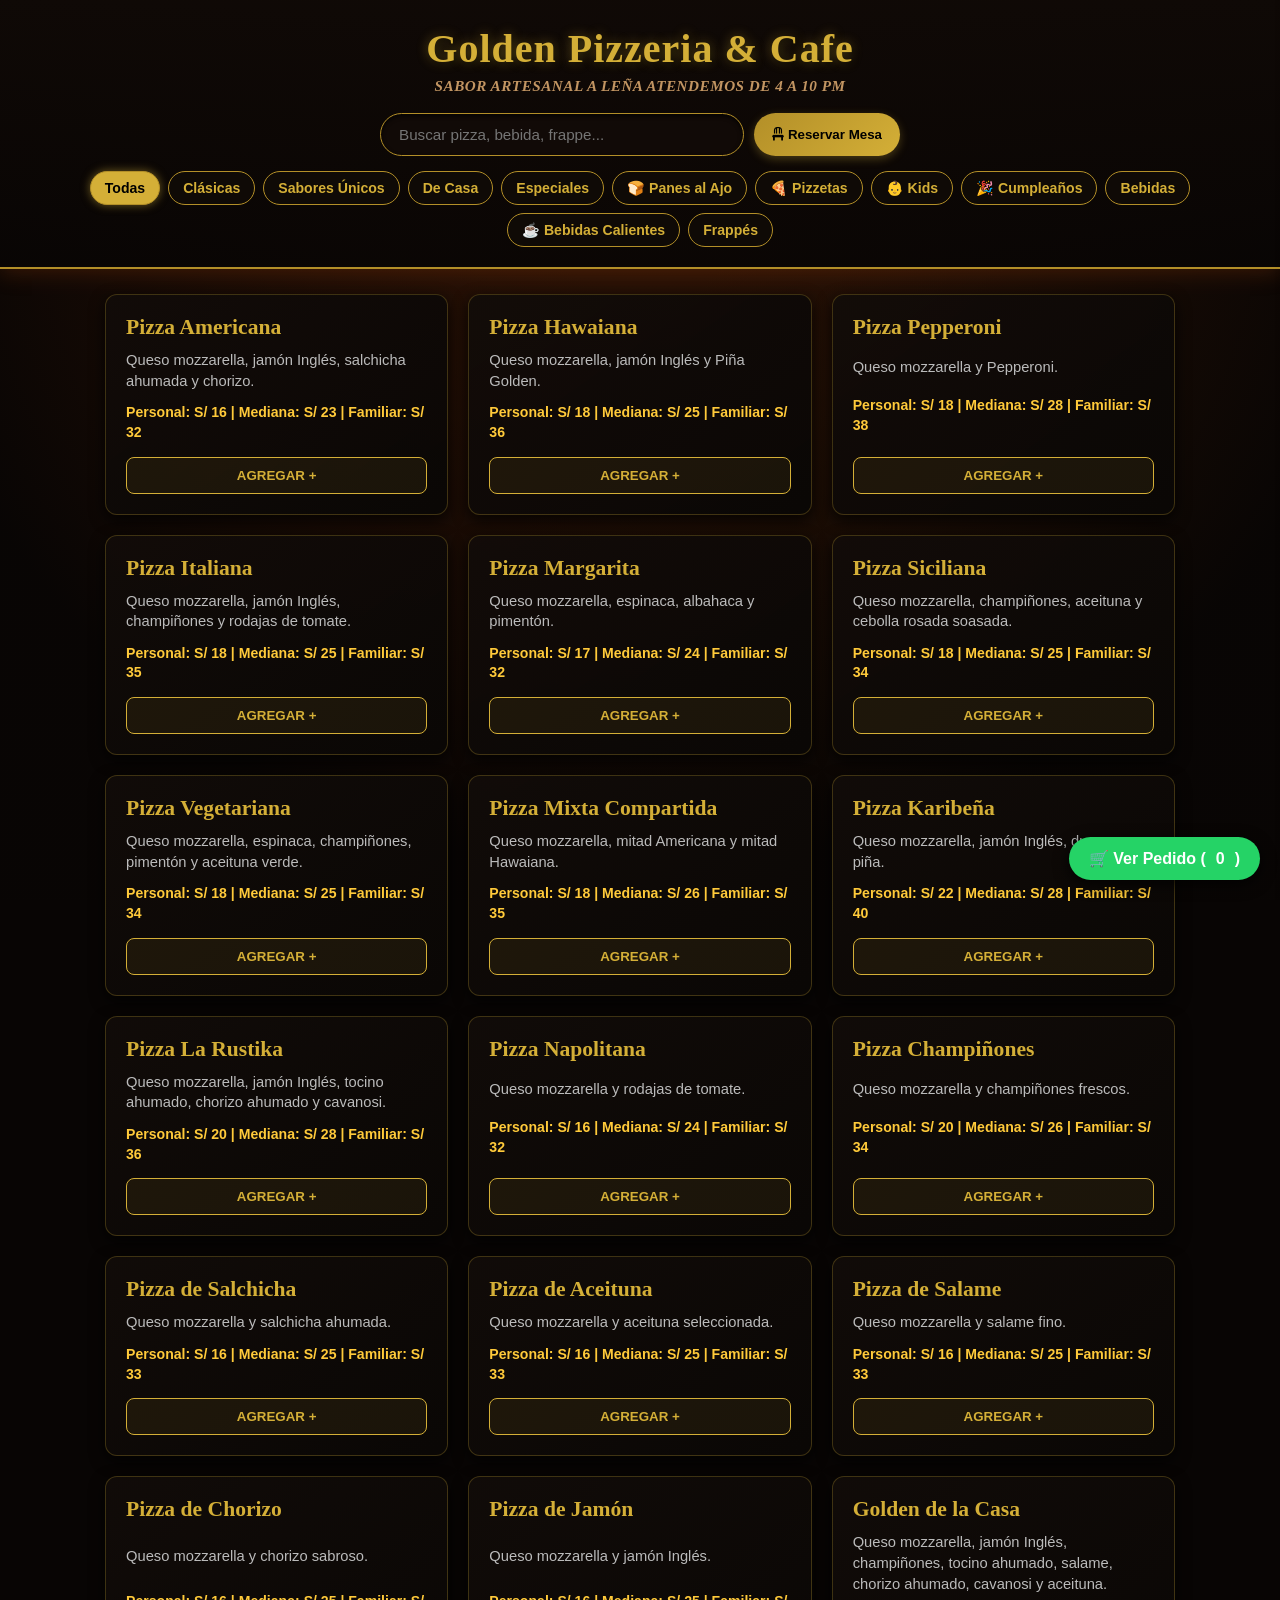
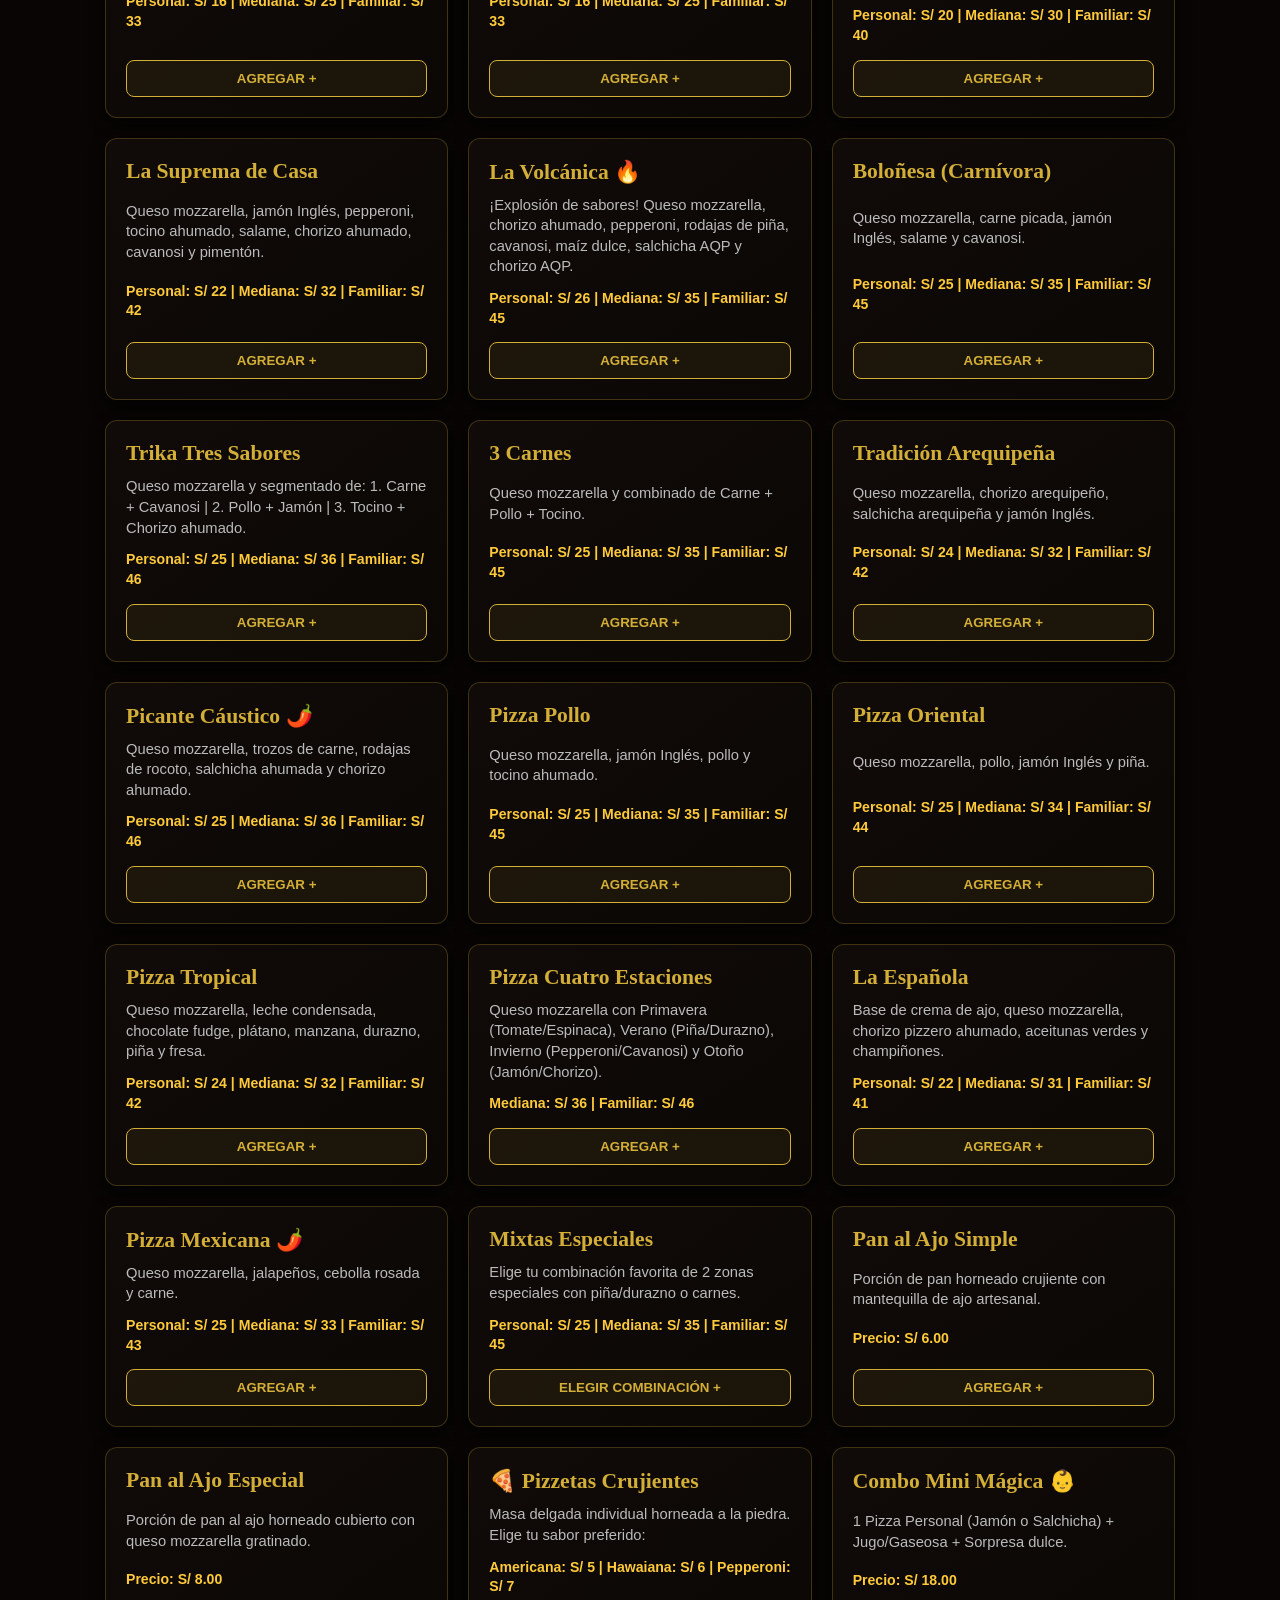
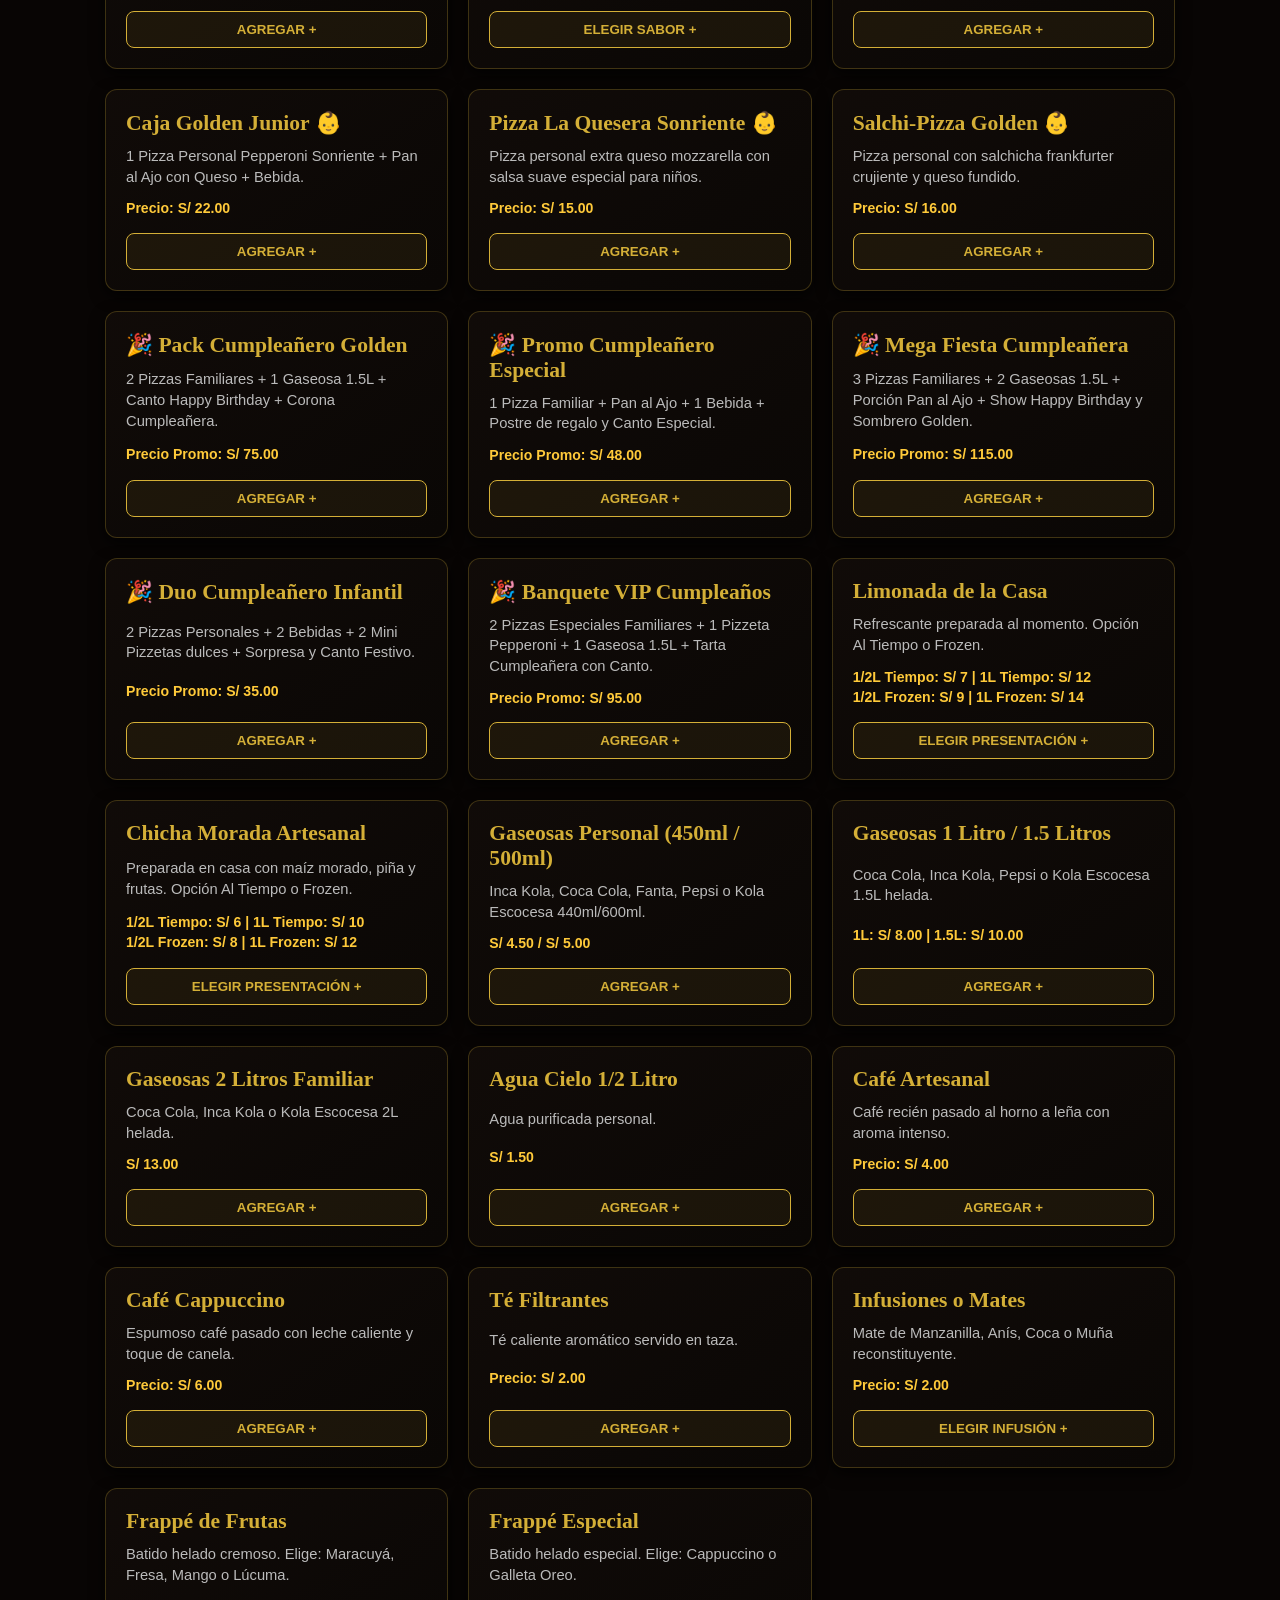
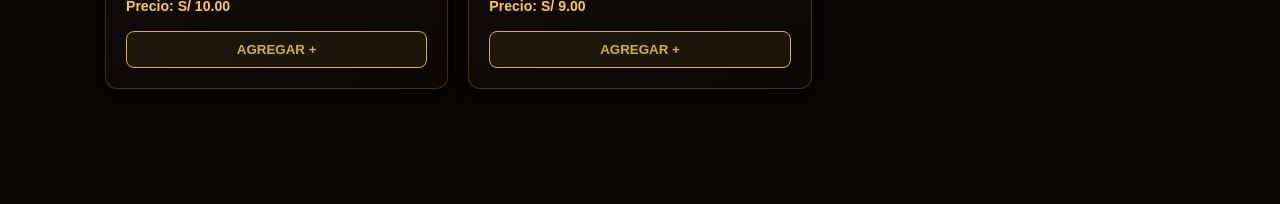
==== commit 4109852a: "Update index.html" ====
--- a/index.html
+++ b/index.html
@@ -41,11 +41,15 @@
     <div class="filter-bar">
       <button class="filter-btn active" onclick="filterCategory('todas', event)">Todas</button>
       <button class="filter-btn" onclick="filterCategory('clasicas', event)">Clásicas</button>
+      <button class="filter-btn" onclick="filterCategory('unicos', event)">Sabores Únicos</button>
+      <button class="filter-btn" onclick="filterCategory('casa', event)">De Casa</button>
       <button class="filter-btn" onclick="filterCategory('especiales', event)">Especiales</button>
+      <button class="filter-btn" onclick="filterCategory('panes', event)">🍞 Panes al Ajo</button>
       <button class="filter-btn" onclick="filterCategory('pizzetas', event)">🍕 Pizzetas</button>
       <button class="filter-btn" onclick="filterCategory('kids', event)">👶 Kids</button>
       <button class="filter-btn" onclick="filterCategory('cumpleanos', event)">🎉 Cumpleaños</button>
       <button class="filter-btn" onclick="filterCategory('bebidas', event)">Bebidas</button>
+      <button class="filter-btn" onclick="filterCategory('calientes', event)">☕ Bebidas Calientes</button>
       <button class="filter-btn" onclick="filterCategory('frappes', event)">Frappés</button>
     </div>
   </header>
@@ -57,73 +61,244 @@
       <!-- PIZZAS CLÁSICAS -->
       <div class="card clasicas">
         <h3>Pizza Americana</h3>
-        <p>Salsa de tomate casera, abundante queso mozzarella y jamón fino seleccionado.</p>
-        <p class="precios">Personal: S/ 14 | Mediana: S/ 25 | Familiar: S/ 36</p>
-        <button class="btn-add" onclick="abrirModalPizza('Americana', 14, 25, 36)">AGREGAR +</button>
-      </div>
-
-      <div class="card clasicas">
-        <h3>Pizza Mozzarella</h3>
-        <p>Doble porción de queso mozzarella artesanal con un toque de orégano especiado.</p>
-        <p class="precios">Personal: S/ 14 | Mediana: S/ 25 | Familiar: S/ 36</p>
-        <button class="btn-add" onclick="abrirModalPizza('Mozzarella', 14, 25, 36)">AGREGAR +</button>
+        <p>Queso mozzarella, jamón Inglés, salchicha ahumada y chorizo.</p>
+        <p class="precios">Personal: S/ 16 | Mediana: S/ 23 | Familiar: S/ 32</p>
+        <button class="btn-add" onclick="abrirModalPizza('Americana', 16, 23, 32)">AGREGAR +</button>
+      </div>
+
+      <div class="card clasicas">
+        <h3>Pizza Hawaiana</h3>
+        <p>Queso mozzarella, jamón Inglés y Piña Golden.</p>
+        <p class="precios">Personal: S/ 18 | Mediana: S/ 25 | Familiar: S/ 36</p>
+        <button class="btn-add" onclick="abrirModalPizza('Hawaiana', 18, 25, 36)">AGREGAR +</button>
       </div>
 
       <div class="card clasicas">
         <h3>Pizza Pepperoni</h3>
-        <p>Clásica combinación de queso mozzarella fundido y abundante pepperoni crujiente.</p>
-        <p class="precios">Personal: S/ 16 | Mediana: S/ 28 | Familiar: S/ 39</p>
-        <button class="btn-add" onclick="abrirModalPizza('Pepperoni', 16, 28, 39)">AGREGAR +</button>
-      </div>
-
-      <div class="card clasicas">
-        <h3>Pizza Hawaina</h3>
-        <p>El balance perfecto entre queso mozzarella, jamón y trozos de piña en su jugo.</p>
-        <p class="precios">Personal: S/ 16 | Mediana: S/ 28 | Familiar: S/ 39</p>
-        <button class="btn-add" onclick="abrirModalPizza('Hawaina', 16, 28, 39)">AGREGAR +</button>
+        <p>Queso mozzarella y Pepperoni.</p>
+        <p class="precios">Personal: S/ 18 | Mediana: S/ 28 | Familiar: S/ 38</p>
+        <button class="btn-add" onclick="abrirModalPizza('Pepperoni', 18, 28, 38)">AGREGAR +</button>
+      </div>
+
+      <div class="card clasicas">
+        <h3>Pizza Italiana</h3>
+        <p>Queso mozzarella, jamón Inglés, champiñones y rodajas de tomate.</p>
+        <p class="precios">Personal: S/ 18 | Mediana: S/ 25 | Familiar: S/ 35</p>
+        <button class="btn-add" onclick="abrirModalPizza('Italiana', 18, 25, 35)">AGREGAR +</button>
+      </div>
+
+      <div class="card clasicas">
+        <h3>Pizza Margarita</h3>
+        <p>Queso mozzarella, espinaca, albahaca y pimentón.</p>
+        <p class="precios">Personal: S/ 17 | Mediana: S/ 24 | Familiar: S/ 32</p>
+        <button class="btn-add" onclick="abrirModalPizza('Margarita', 17, 24, 32)">AGREGAR +</button>
+      </div>
+
+      <div class="card clasicas">
+        <h3>Pizza Siciliana</h3>
+        <p>Queso mozzarella, champiñones, aceituna y cebolla rosada soasada.</p>
+        <p class="precios">Personal: S/ 18 | Mediana: S/ 25 | Familiar: S/ 34</p>
+        <button class="btn-add" onclick="abrirModalPizza('Siciliana', 18, 25, 34)">AGREGAR +</button>
       </div>
 
       <div class="card clasicas">
         <h3>Pizza Vegetariana</h3>
-        <p>Queso mozzarella, pimiento, cebolla fresca, champiñones y aceitunas negras.</p>
-        <p class="precios">Personal: S/ 16 | Mediana: S/ 28 | Familiar: S/ 39</p>
-        <button class="btn-add" onclick="abrirModalPizza('Vegetariana', 16, 28, 39)">AGREGAR +</button>
+        <p>Queso mozzarella, espinaca, champiñones, pimentón y aceituna verde.</p>
+        <p class="precios">Personal: S/ 18 | Mediana: S/ 25 | Familiar: S/ 34</p>
+        <button class="btn-add" onclick="abrirModalPizza('Vegetariana', 18, 25, 34)">AGREGAR +</button>
+      </div>
+
+      <div class="card clasicas">
+        <h3>Pizza Mixta Compartida</h3>
+        <p>Queso mozzarella, mitad Americana y mitad Hawaiana.</p>
+        <p class="precios">Personal: S/ 18 | Mediana: S/ 26 | Familiar: S/ 35</p>
+        <button class="btn-add" onclick="abrirModalPizza('Mixta Compartida Dos Sabores', 18, 26, 35)">AGREGAR +</button>
+      </div>
+
+      <div class="card clasicas">
+        <h3>Pizza Karibeña</h3>
+        <p>Queso mozzarella, jamón Inglés, durazno y piña.</p>
+        <p class="precios">Personal: S/ 22 | Mediana: S/ 28 | Familiar: S/ 40</p>
+        <button class="btn-add" onclick="abrirModalPizza('Karibeña', 22, 28, 40)">AGREGAR +</button>
+      </div>
+
+      <div class="card clasicas">
+        <h3>Pizza La Rustika</h3>
+        <p>Queso mozzarella, jamón Inglés, tocino ahumado, chorizo ahumado y cavanosi.</p>
+        <p class="precios">Personal: S/ 20 | Mediana: S/ 28 | Familiar: S/ 36</p>
+        <button class="btn-add" onclick="abrirModalPizza('La Rustika (Especial Simple)', 20, 28, 36)">AGREGAR +</button>
+      </div>
+
+      <!-- SABORES ÚNICOS -->
+      <div class="card unicos">
+        <h3>Pizza Napolitana</h3>
+        <p>Queso mozzarella y rodajas de tomate.</p>
+        <p class="precios">Personal: S/ 16 | Mediana: S/ 24 | Familiar: S/ 32</p>
+        <button class="btn-add" onclick="abrirModalPizza('Napolitana', 16, 24, 32)">AGREGAR +</button>
+      </div>
+
+      <div class="card unicos">
+        <h3>Pizza Champiñones</h3>
+        <p>Queso mozzarella y champiñones frescos.</p>
+        <p class="precios">Personal: S/ 20 | Mediana: S/ 26 | Familiar: S/ 34</p>
+        <button class="btn-add" onclick="abrirModalPizza('Champiñones', 20, 26, 34)">AGREGAR +</button>
+      </div>
+
+      <div class="card unicos">
+        <h3>Pizza de Salchicha</h3>
+        <p>Queso mozzarella y salchicha ahumada.</p>
+        <p class="precios">Personal: S/ 16 | Mediana: S/ 25 | Familiar: S/ 33</p>
+        <button class="btn-add" onclick="abrirModalPizza('de Salchicha', 16, 25, 33)">AGREGAR +</button>
+      </div>
+
+      <div class="card unicos">
+        <h3>Pizza de Aceituna</h3>
+        <p>Queso mozzarella y aceituna seleccionada.</p>
+        <p class="precios">Personal: S/ 16 | Mediana: S/ 25 | Familiar: S/ 33</p>
+        <button class="btn-add" onclick="abrirModalPizza('de Aceituna', 16, 25, 33)">AGREGAR +</button>
+      </div>
+
+      <div class="card unicos">
+        <h3>Pizza de Salame</h3>
+        <p>Queso mozzarella y salame fino.</p>
+        <p class="precios">Personal: S/ 16 | Mediana: S/ 25 | Familiar: S/ 33</p>
+        <button class="btn-add" onclick="abrirModalPizza('de Salame', 16, 25, 33)">AGREGAR +</button>
+      </div>
+
+      <div class="card unicos">
+        <h3>Pizza de Chorizo</h3>
+        <p>Queso mozzarella y chorizo sabroso.</p>
+        <p class="precios">Personal: S/ 16 | Mediana: S/ 25 | Familiar: S/ 33</p>
+        <button class="btn-add" onclick="abrirModalPizza('de Chorizo', 16, 25, 33)">AGREGAR +</button>
+      </div>
+
+      <div class="card unicos">
+        <h3>Pizza de Jamón</h3>
+        <p>Queso mozzarella y jamón Inglés.</p>
+        <p class="precios">Personal: S/ 16 | Mediana: S/ 25 | Familiar: S/ 33</p>
+        <button class="btn-add" onclick="abrirModalPizza('de Jamón', 16, 25, 33)">AGREGAR +</button>
+      </div>
+
+      <!-- PIZZAS DE CASA -->
+      <div class="card casa">
+        <h3>Golden de la Casa</h3>
+        <p>Queso mozzarella, jamón Inglés, champiñones, tocino ahumado, salame, chorizo ahumado, cavanosi y aceituna.</p>
+        <p class="precios">Personal: S/ 20 | Mediana: S/ 30 | Familiar: S/ 40</p>
+        <button class="btn-add" onclick="abrirModalPizza('Golden de la Casa', 20, 30, 40)">AGREGAR +</button>
+      </div>
+
+      <div class="card casa">
+        <h3>La Suprema de Casa</h3>
+        <p>Queso mozzarella, jamón Inglés, pepperoni, tocino ahumado, salame, chorizo ahumado, cavanosi y pimentón.</p>
+        <p class="precios">Personal: S/ 22 | Mediana: S/ 32 | Familiar: S/ 42</p>
+        <button class="btn-add" onclick="abrirModalPizza('La Suprema de Casa', 22, 32, 42)">AGREGAR +</button>
+      </div>
+
+      <div class="card casa">
+        <h3>La Volcánica 🔥</h3>
+        <p>¡Explosión de sabores! Queso mozzarella, chorizo ahumado, pepperoni, rodajas de piña, cavanosi, maíz dulce, salchicha AQP y chorizo AQP.</p>
+        <p class="precios">Personal: S/ 26 | Mediana: S/ 35 | Familiar: S/ 45</p>
+        <button class="btn-add" onclick="abrirModalPizza('La Volcánica', 26, 35, 45)">AGREGAR +</button>
+      </div>
+
+      <div class="card casa">
+        <h3>Boloñesa (Carnívora)</h3>
+        <p>Queso mozzarella, carne picada, jamón Inglés, salame y cavanosi.</p>
+        <p class="precios">Personal: S/ 25 | Mediana: S/ 35 | Familiar: S/ 45</p>
+        <button class="btn-add" onclick="abrirModalPizza('Boloñesa (Carnívora)', 25, 35, 45)">AGREGAR +</button>
+      </div>
+
+      <div class="card casa">
+        <h3>Trika Tres Sabores</h3>
+        <p>Queso mozzarella y segmentado de: 1. Carne + Cavanosi | 2. Pollo + Jamón | 3. Tocino + Chorizo ahumado.</p>
+        <p class="precios">Personal: S/ 25 | Mediana: S/ 36 | Familiar: S/ 46</p>
+        <button class="btn-add" onclick="abrirModalPizza('Trika Tres Sabores', 25, 36, 46)">AGREGAR +</button>
+      </div>
+
+      <div class="card casa">
+        <h3>3 Carnes</h3>
+        <p>Queso mozzarella y combinado de Carne + Pollo + Tocino.</p>
+        <p class="precios">Personal: S/ 25 | Mediana: S/ 35 | Familiar: S/ 45</p>
+        <button class="btn-add" onclick="abrirModalPizza('3 Carnes', 25, 35, 45)">AGREGAR +</button>
+      </div>
+
+      <div class="card casa">
+        <h3>Tradición Arequipeña</h3>
+        <p>Queso mozzarella, chorizo arequipeño, salchicha arequipeña y jamón Inglés.</p>
+        <p class="precios">Personal: S/ 24 | Mediana: S/ 32 | Familiar: S/ 42</p>
+        <button class="btn-add" onclick="abrirModalPizza('Tradición Arequipeña', 24, 32, 42)">AGREGAR +</button>
+      </div>
+
+      <div class="card casa">
+        <h3>Picante Cáustico 🌶️</h3>
+        <p>Queso mozzarella, trozos de carne, rodajas de rocoto, salchicha ahumada y chorizo ahumado.</p>
+        <p class="precios">Personal: S/ 25 | Mediana: S/ 36 | Familiar: S/ 46</p>
+        <button class="btn-add" onclick="abrirModalPizza('Picante Cáustico', 25, 36, 46)">AGREGAR +</button>
       </div>
 
       <!-- PIZZAS ESPECIALES -->
       <div class="card especiales">
-        <h3>Pizza Golden</h3>
-        <p>Nuestra especialidad: Jamón, pepperoni, tocino crujiente, champiñones y aceitunas.</p>
-        <p class="precios">Personal: S/ 18 | Mediana: S/ 32 | Familiar: S/ 44</p>
-        <button class="btn-add" onclick="abrirModalPizza('Golden', 18, 32, 44)">AGREGAR +</button>
-      </div>
-
-      <div class="card especiales">
-        <h3>Pizza Carnívora</h3>
-        <p>Para los amantes de la carne: Queso mozzarella, jamón, pepperoni, carne picada y tocino.</p>
-        <p class="precios">Personal: S/ 18 | Mediana: S/ 32 | Familiar: S/ 44</p>
-        <button class="btn-add" onclick="abrirModalPizza('Carnívora', 18, 32, 44)">AGREGAR +</button>
-      </div>
-
-      <div class="card especiales">
-        <h3>Pizza BBQ Chicken</h3>
-        <p>Salsa BBQ artesanal, pollo deshilachado marinado, queso mozzarella y cebolla.</p>
-        <p class="precios">Personal: S/ 18 | Mediana: S/ 32 | Familiar: S/ 44</p>
-        <button class="btn-add" onclick="abrirModalPizza('BBQ Chicken', 18, 32, 44)">AGREGAR +</button>
-      </div>
-
-      <div class="card especiales">
-        <h3>Pizza Suprema</h3>
-        <p>Combinación completa de carnes, pimientos, champiñones, cebolla y extra queso.</p>
-        <p class="precios">Personal: S/ 18 | Mediana: S/ 32 | Familiar: S/ 44</p>
-        <button class="btn-add" onclick="abrirModalPizza('Suprema', 18, 32, 44)">AGREGAR +</button>
-      </div>
-
-      <div class="card especiales">
-        <h3>Pizza Continental</h3>
-        <p>Queso mozzarella, jamón, champiñones frescos y pollo desmenuzado.</p>
-        <p class="precios">Personal: S/ 18 | Mediana: S/ 32 | Familiar: S/ 44</p>
-        <button class="btn-add" onclick="abrirModalPizza('Continental', 18, 32, 44)">AGREGAR +</button>
+        <h3>Pizza Pollo</h3>
+        <p>Queso mozzarella, jamón Inglés, pollo y tocino ahumado.</p>
+        <p class="precios">Personal: S/ 25 | Mediana: S/ 35 | Familiar: S/ 45</p>
+        <button class="btn-add" onclick="abrirModalPizza('Pollo', 25, 35, 45)">AGREGAR +</button>
+      </div>
+
+      <div class="card especiales">
+        <h3>Pizza Oriental</h3>
+        <p>Queso mozzarella, pollo, jamón Inglés y piña.</p>
+        <p class="precios">Personal: S/ 25 | Mediana: S/ 34 | Familiar: S/ 44</p>
+        <button class="btn-add" onclick="abrirModalPizza('Oriental', 25, 34, 44)">AGREGAR +</button>
+      </div>
+
+      <div class="card especiales">
+        <h3>Pizza Tropical</h3>
+        <p>Queso mozzarella, leche condensada, chocolate fudge, plátano, manzana, durazno, piña y fresa.</p>
+        <p class="precios">Personal: S/ 24 | Mediana: S/ 32 | Familiar: S/ 42</p>
+        <button class="btn-add" onclick="abrirModalPizza('Tropical', 24, 32, 42)">AGREGAR +</button>
+      </div>
+
+      <div class="card especiales">
+        <h3>Pizza Cuatro Estaciones</h3>
+        <p>Queso mozzarella con Primavera (Tomate/Espinaca), Verano (Piña/Durazno), Invierno (Pepperoni/Cavanosi) y Otoño (Jamón/Chorizo).</p>
+        <p class="precios">Mediana: S/ 36 | Familiar: S/ 46</p>
+        <button class="btn-add" onclick="abrirModalCuatroEstaciones()">AGREGAR +</button>
+      </div>
+
+      <div class="card especiales">
+        <h3>La Española</h3>
+        <p>Base de crema de ajo, queso mozzarella, chorizo pizzero ahumado, aceitunas verdes y champiñones.</p>
+        <p class="precios">Personal: S/ 22 | Mediana: S/ 31 | Familiar: S/ 41</p>
+        <button class="btn-add" onclick="abrirModalPizza('La Española', 22, 31, 41)">AGREGAR +</button>
+      </div>
+
+      <div class="card especiales">
+        <h3>Pizza Mexicana 🌶️</h3>
+        <p>Queso mozzarella, jalapeños, cebolla rosada y carne.</p>
+        <p class="precios">Personal: S/ 25 | Mediana: S/ 33 | Familiar: S/ 43</p>
+        <button class="btn-add" onclick="abrirModalPizza('Mexicana', 25, 33, 43)">AGREGAR +</button>
+      </div>
+
+      <div class="card especiales">
+        <h3>Mixtas Especiales</h3>
+        <p>Elige tu combinación favorita de 2 zonas especiales con piña/durazno o carnes.</p>
+        <p class="precios">Personal: S/ 25 | Mediana: S/ 35 | Familiar: S/ 45</p>
+        <button class="btn-add" onclick="abrirModalMixtasEspeciales()">ELEGIR COMBINACIÓN +</button>
+      </div>
+
+      <!-- PANES AL AJO -->
+      <div class="card panes">
+        <h3>Pan al Ajo Simple</h3>
+        <p>Porción de pan horneado crujiente con mantequilla de ajo artesanal.</p>
+        <p class="precios">Precio: S/ 6.00</p>
+        <button class="btn-add" onclick="confirmarAgregarGenerico('Pan al Ajo Simple', 6)">AGREGAR +</button>
+      </div>
+
+      <div class="card panes">
+        <h3>Pan al Ajo Especial</h3>
+        <p>Porción de pan al ajo horneado cubierto con queso mozzarella gratinado.</p>
+        <p class="precios">Precio: S/ 8.00</p>
+        <button class="btn-add" onclick="confirmarAgregarGenerico('Pan al Ajo Especial', 8)">AGREGAR +</button>
       </div>
 
       <!-- PIZZETAS CRUJIENETS -->
@@ -199,54 +374,90 @@
         <button class="btn-add" onclick="confirmarAgregarGenerico('Banquete VIP Cumpleaños', 95)">AGREGAR +</button>
       </div>
 
-      <!-- BEBIDAS -->
-      <div class="card bebidas">
-        <h3>Inca Kola 500ml</h3>
-        <p>Gaseosa helada personal.</p>
-        <p class="precios">S/ 4.50</p>
-        <button class="btn-add" onclick="confirmarAgregarGenerico('Inca Kola 500ml', 4.5)">AGREGAR +</button>
-      </div>
-
-      <div class="card bebidas">
-        <h3>Coca Cola 500ml</h3>
-        <p>Gaseosa helada personal.</p>
-        <p class="precios">S/ 4.50</p>
-        <button class="btn-add" onclick="confirmarAgregarGenerico('Coca Cola 500ml', 4.5)">AGREGAR +</button>
-      </div>
-
-      <div class="card bebidas">
-        <h3>Inca Kola 1.5L</h3>
-        <p>Gaseosa familiar helada.</p>
-        <p class="precios">S/ 9.00</p>
-        <button class="btn-add" onclick="confirmarAgregarGenerico('Inca Kola 1.5L', 9)">AGREGAR +</button>
-      </div>
-
-      <div class="card bebidas">
-        <h3>Coca Cola 1.5L</h3>
-        <p>Gaseosa familiar helada.</p>
-        <p class="precios">S/ 9.00</p>
-        <button class="btn-add" onclick="confirmarAgregarGenerico('Coca Cola 1.5L', 9)">AGREGAR +</button>
-      </div>
-
-      <div class="card bebidas">
-        <h3>Chicha Morada Artesanal (1L)</h3>
-        <p>Preparada en casa con maíz morado, piña y un toque de limón.</p>
-        <p class="precios">S/ 8.00</p>
-        <button class="btn-add" onclick="confirmarAgregarGenerico('Chicha Morada 1L', 8)">AGREGAR +</button>
+      <!-- BEBIDAS DE LA CASA Y GASEOSAS -->
+      <div class="card bebidas">
+        <h3>Limonada de la Casa</h3>
+        <p>Refrescante preparada al momento. Opción Al Tiempo o Frozen.</p>
+        <p class="precios">1/2L Tiempo: S/ 7 | 1L Tiempo: S/ 12<br>1/2L Frozen: S/ 9 | 1L Frozen: S/ 14</p>
+        <button class="btn-add" onclick="abrirModalBebidaCasa('Limonada')">ELEGIR PRESENTACIÓN +</button>
+      </div>
+
+      <div class="card bebidas">
+        <h3>Chicha Morada Artesanal</h3>
+        <p>Preparada en casa con maíz morado, piña y frutas. Opción Al Tiempo o Frozen.</p>
+        <p class="precios">1/2L Tiempo: S/ 6 | 1L Tiempo: S/ 10<br>1/2L Frozen: S/ 8 | 1L Frozen: S/ 12</p>
+        <button class="btn-add" onclick="abrirModalBebidaCasa('Chicha Morada')">ELEGIR PRESENTACIÓN +</button>
+      </div>
+
+      <div class="card bebidas">
+        <h3>Gaseosas Personal (450ml / 500ml)</h3>
+        <p>Inca Kola, Coca Cola, Fanta, Pepsi o Kola Escocesa 440ml/600ml.</p>
+        <p class="precios">S/ 4.50 / S/ 5.00</p>
+        <button class="btn-add" onclick="abrirModalGaseosa('personal')">AGREGAR +</button>
+      </div>
+
+      <div class="card bebidas">
+        <h3>Gaseosas 1 Litro / 1.5 Litros</h3>
+        <p>Coca Cola, Inca Kola, Pepsi o Kola Escocesa 1.5L helada.</p>
+        <p class="precios">1L: S/ 8.00 | 1.5L: S/ 10.00</p>
+        <button class="btn-add" onclick="abrirModalGaseosa('mediana')">AGREGAR +</button>
+      </div>
+
+      <div class="card bebidas">
+        <h3>Gaseosas 2 Litros Familiar</h3>
+        <p>Coca Cola, Inca Kola o Kola Escocesa 2L helada.</p>
+        <p class="precios">S/ 13.00</p>
+        <button class="btn-add" onclick="abrirModalGaseosa('familiar')">AGREGAR +</button>
+      </div>
+
+      <div class="card bebidas">
+        <h3>Agua Cielo 1/2 Litro</h3>
+        <p>Agua purificada personal.</p>
+        <p class="precios">S/ 1.50</p>
+        <button class="btn-add" onclick="confirmarAgregarGenerico('Agua Cielo 500ml', 1.5)">AGREGAR +</button>
+      </div>
+
+      <!-- BEBIDAS CALIENTES -->
+      <div class="card calientes">
+        <h3>Café Artesanal</h3>
+        <p>Café recién pasado al horno a leña con aroma intenso.</p>
+        <p class="precios">Precio: S/ 4.00</p>
+        <button class="btn-add" onclick="confirmarAgregarGenerico('Café Artesanal', 4)">AGREGAR +</button>
+      </div>
+
+      <div class="card calientes">
+        <h3>Café Cappuccino</h3>
+        <p>Espumoso café pasado con leche caliente y toque de canela.</p>
+        <p class="precios">Precio: S/ 6.00</p>
+        <button class="btn-add" onclick="confirmarAgregarGenerico('Café Cappuccino', 6)">AGREGAR +</button>
+      </div>
+
+      <div class="card calientes">
+        <h3>Té Filtrantes</h3>
+        <p>Té caliente aromático servido en taza.</p>
+        <p class="precios">Precio: S/ 2.00</p>
+        <button class="btn-add" onclick="confirmarAgregarGenerico('Té Filtrante', 2)">AGREGAR +</button>
+      </div>
+
+      <div class="card calientes">
+        <h3>Infusiones o Mates</h3>
+        <p>Mate de Manzanilla, Anís, Coca o Muña reconstituyente.</p>
+        <p class="precios">Precio: S/ 2.00</p>
+        <button class="btn-add" onclick="abrirModalMate()">ELEGIR INFUSIÓN +</button>
       </div>
 
       <!-- FRAPPÉS -->
       <div class="card frappes">
         <h3>Frappé de Frutas</h3>
-        <p>Elige tu sabor preferido: Maracuyá, Fresa, Mango o Lúcuma.</p>
-        <p class="precios">S/ 10.00</p>
+        <p>Batido helado cremoso. Elige: Maracuyá, Fresa, Mango o Lúcuma.</p>
+        <p class="precios">Precio: S/ 10.00</p>
         <button class="btn-add" onclick="abrirModalFrappe('fruta')">AGREGAR +</button>
       </div>
 
       <div class="card frappes">
         <h3>Frappé Especial</h3>
-        <p>Elige entre Cappuccino batido con hielo o Galleta Oreo con crema.</p>
-        <p class="precios">S/ 9.00</p>
+        <p>Batido helado especial. Elige: Cappuccino o Galleta Oreo.</p>
+        <p class="precios">Precio: S/ 9.00</p>
         <button class="btn-add" onclick="abrirModalFrappe('especial')">AGREGAR +</button>
       </div>
 
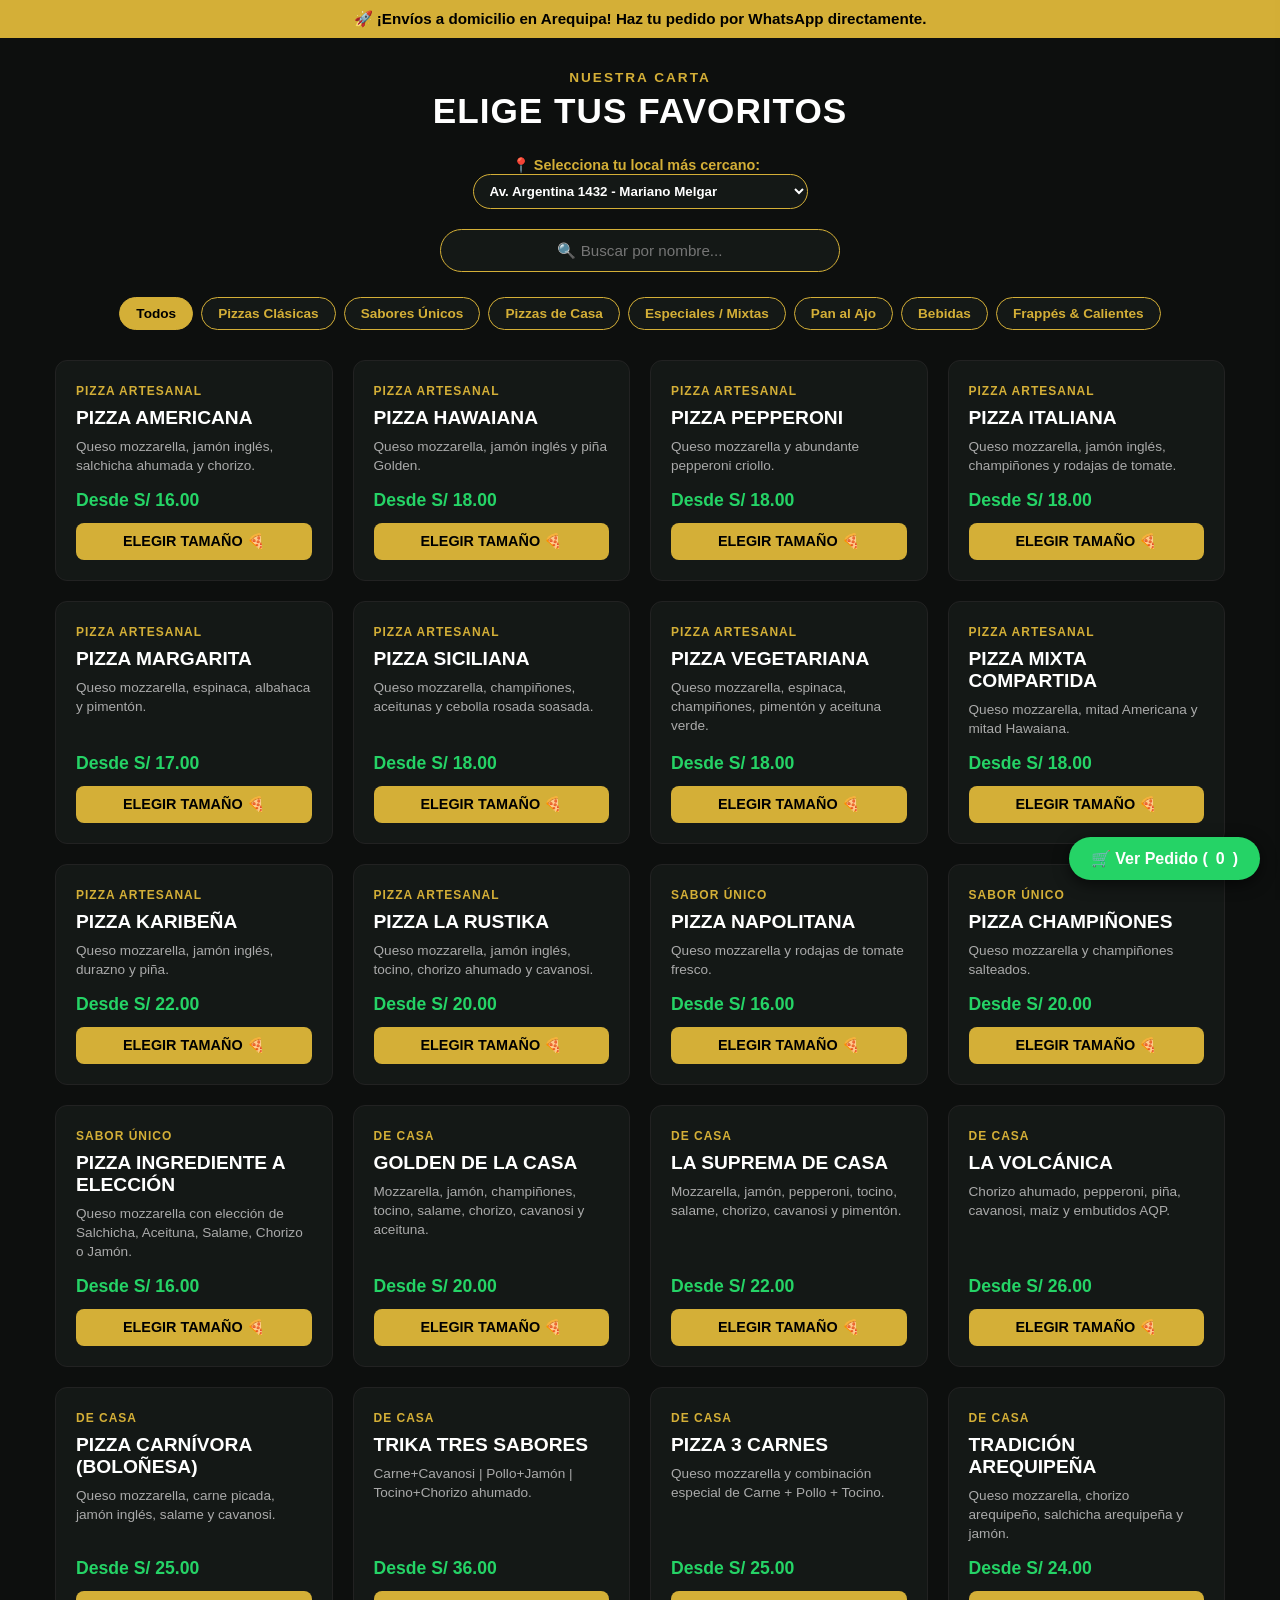
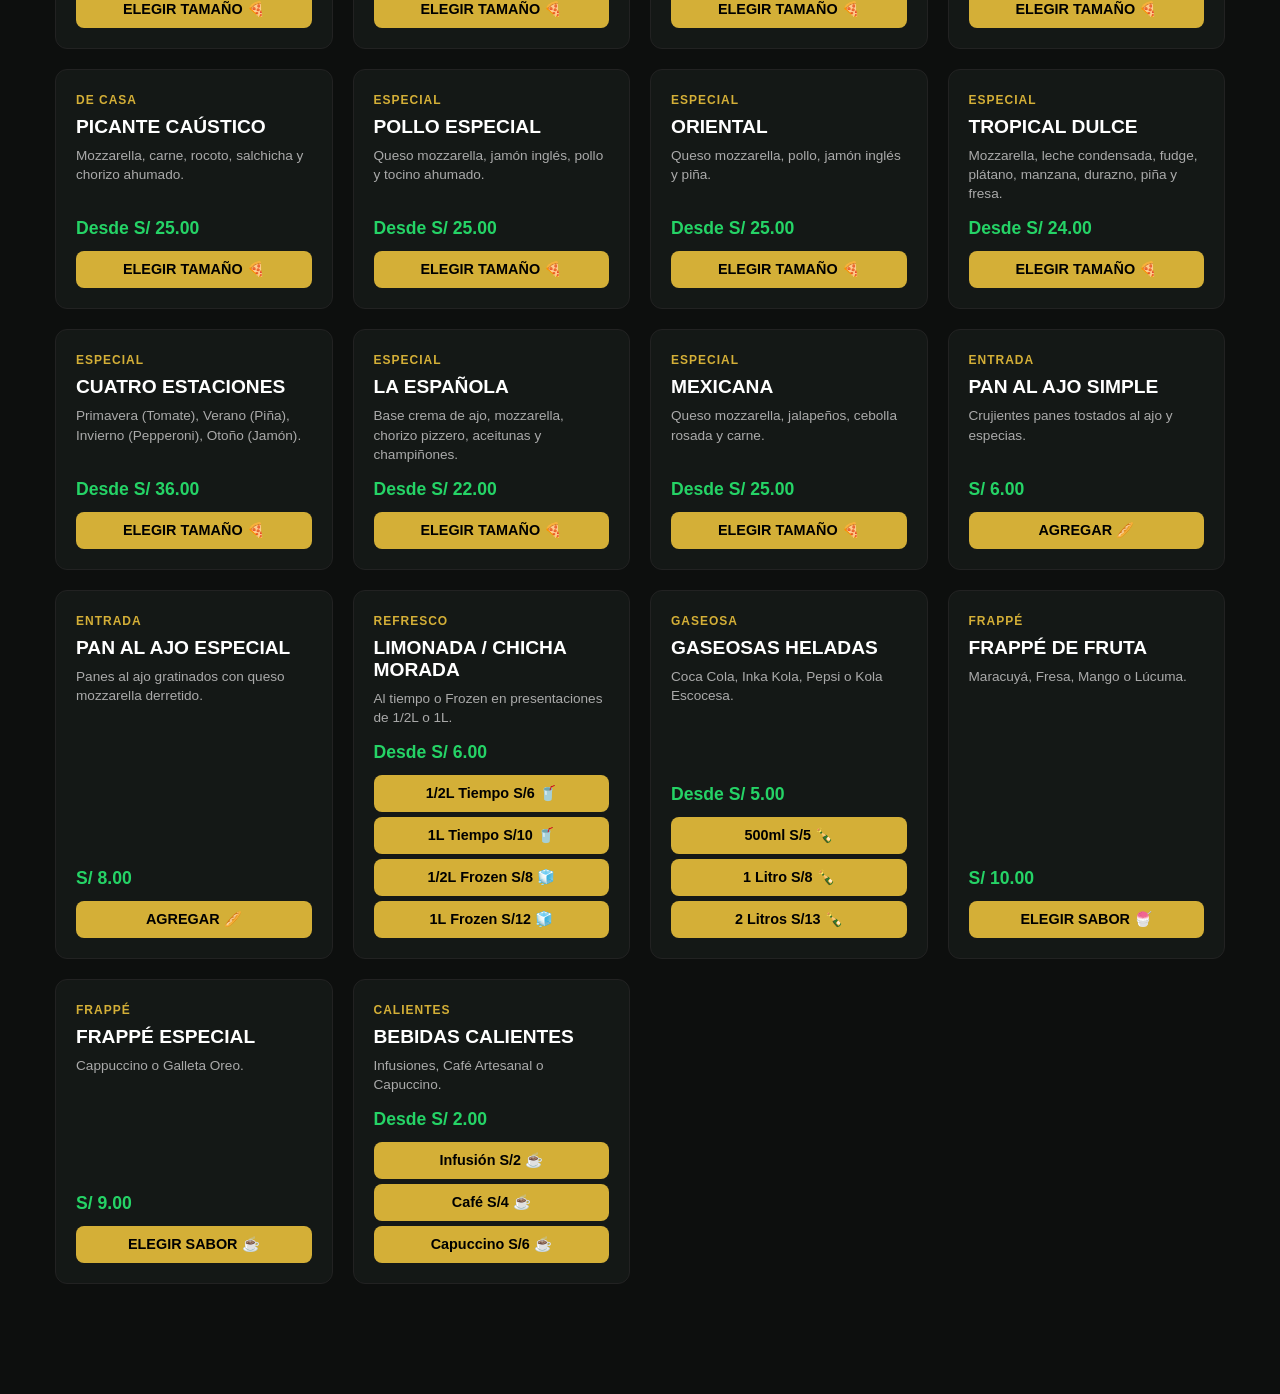
==== commit f21c412c: "Update index.html" ====
--- a/index.html
+++ b/index.html
@@ -4,467 +4,925 @@
   <meta charset="UTF-8">
   <meta name="viewport" content="width=device-width, initial-scale=1.0">
   <title>Golden Pizzeria & Cafe</title>
-  <!-- Librería de íconos FontAwesome -->
-  <link rel="stylesheet" href="https://cdnjs.cloudflare.com/ajax/libs/font-awesome/6.4.0/css/all.min.css">
-  <!-- Hoja de estilos principal -->
-  <link rel="stylesheet" href="style.css">
+  
+  <style>
+    /* ESTILOS GENERALES Y OSCUROS */
+    * { box-sizing: border-box; margin: 0; padding: 0; font-family: 'Segoe UI', Tahoma, Geneva, Verdana, sans-serif; }
+    body { background-color: #0d0f0e; color: #ffffff; min-height: 100vh; padding-bottom: 80px; }
+    
+    .promo-banner { background: #D4AF37; color: #000; text-align: center; padding: 10px; font-weight: bold; font-size: 0.95rem; }
+    .menu-container { max-width: 1200px; margin: 0 auto; padding: 30px 15px; }
+    
+    .section-title { text-align: center; margin-bottom: 25px; }
+    .section-title span { color: #D4AF37; letter-spacing: 2px; font-weight: bold; font-size: 0.85rem; text-transform: uppercase; }
+    .section-title h1 { font-size: 2.2rem; margin-top: 5px; font-weight: 900; letter-spacing: 1px; }
+
+    /* SELECTOR DE SEDE */
+    .sede-container { max-width: 550px; margin: 0 auto 20px auto; padding: 0 15px; text-align: center; }
+    .sede-container label { color: #D4AF37; font-weight: 700; margin-right: 8px; font-size: 0.9rem; }
+    .sede-container select { padding: 8px 12px; border-radius: 20px; border: 1px solid #D4AF37; background: #141816; color: #fff; font-weight: 600; outline: none; cursor: pointer; }
+
+    /* FILTROS Y BUSCADOR */
+    .search-box { text-align: center; margin-bottom: 25px; }
+    .search-box input { width: 90%; max-width: 400px; padding: 12px 20px; border-radius: 25px; border: 1px solid #D4AF37; background: #141816; color: white; outline: none; text-align: center; font-size: 0.95rem; }
+    
+    .menu-filters { display: flex; flex-wrap: wrap; gap: 8px; justify-content: center; margin-bottom: 30px; }
+    .filter-btn { background: #141816; color: #D4AF37; border: 1px solid #D4AF37; padding: 8px 16px; border-radius: 20px; cursor: pointer; transition: all 0.2s; font-weight: 600; font-size: 0.85rem; }
+    .filter-btn.active, .filter-btn:hover { background: #D4AF37; color: #000; }
+
+    /* TARJETAS DE PRODUCTOS */
+    .product-grid { display: grid; grid-template-columns: repeat(auto-fill, minmax(260px, 1fr)); gap: 20px; }
+    .card { background: #141816; border: 1px solid #222; border-radius: 12px; padding: 20px; display: flex; flex-direction: column; justify-content: space-between; transition: border-color 0.3s; }
+    .card:hover { border-color: #D4AF37; }
+    .category-tag { color: #D4AF37; font-size: 0.75rem; font-weight: bold; letter-spacing: 1px; }
+    .card h3 { font-size: 1.2rem; margin: 8px 0; color: #fff; }
+    .card p { font-size: 0.85rem; color: #aaa; line-height: 1.4; flex-grow: 1; margin-bottom: 15px; }
+    .price { font-size: 1.1rem; font-weight: bold; color: #25D366; margin-bottom: 12px; }
+    
+    .btn-add { width: 100%; background: #D4AF37; color: #000; border: none; padding: 10px; font-weight: bold; border-radius: 8px; cursor: pointer; transition: background 0.2s; font-size: 0.9rem; }
+    .btn-add:hover { background: #f1c40f; }
+
+    /* MODALES DE OPCIONES Y PAGO */
+    .modal-overlay { display: none; position: fixed; top: 0; left: 0; width: 100%; height: 100vh; background: rgba(0,0,0,0.85); z-index: 2000; justify-content: center; align-items: center; }
+    .modal-content { background: #141816; color: white; padding: 25px; border-radius: 12px; border: 1px solid #D4AF37; width: 90%; max-width: 440px; position: relative; max-height: 90vh; overflow-y: auto; }
+    .modal-close { position: absolute; top: 12px; right: 15px; background: none; border: none; color: white; font-size: 1.5rem; cursor: pointer; }
+    .btn-size-option { width: 100%; background: #1e2421; color: white; border: 1px solid #333; padding: 12px; border-radius: 8px; cursor: pointer; font-weight: bold; text-align: left; margin-bottom: 10px; transition: all 0.2s; }
+    .btn-size-option:hover { background: #D4AF37; color: black; border-color: #D4AF37; }
+
+    /* FORMULARIO Y OPCIONES DE PAGO */
+    .input-field { width: 100%; padding: 10px 12px; margin-bottom: 12px; border-radius: 6px; border: 1px solid #333; background: #0d0f0e; color: white; outline: none; font-size: 0.9rem; }
+    .input-field:focus { border-color: #D4AF37; }
+    .pago-option { background: #1e2421; border: 1px solid #333; padding: 12px; border-radius: 8px; margin-bottom: 10px; cursor: pointer; display: flex; align-items: center; gap: 10px; }
+    .pago-option.disabled { opacity: 0.4; cursor: not-allowed; }
+    .pago-option input { accent-color: #D4AF37; }
+
+    /* CARRITO FLOTANTE Y DRAWER */
+    .carrito-float-btn { position: fixed; bottom: 20px; right: 20px; background: #25D366; color: white; border: none; border-radius: 50px; padding: 12px 22px; font-weight: bold; font-size: 1rem; box-shadow: 0 4px 15px rgba(0,0,0,0.6); cursor: pointer; z-index: 1000; display: flex; align-items: center; gap: 8px; }
+    .drawer-carrito { position: fixed; top: 0; right: -360px; width: 330px; height: 100vh; background: #141816; color: white; box-shadow: -5px 0 20px rgba(0,0,0,0.8); z-index: 1001; transition: right 0.3s ease; display: flex; flex-direction: column; padding: 20px; }
+    .drawer-carrito.open { right: 0; }
+  </style>
 </head>
 <body>
 
-  <!-- TEMPORIZADOR FLOTANTE EN LA ESQUINA INFERIOR IZQUIERDA -->
-  <div id="timer-corner-widget" class="timer-corner-widget">
-    <div class="timer-corner-header">
-      <span>🔥 PREPARACIÓN EN HORNO</span>
-      <button onclick="minimizarTemporizador()" class="btn-timer-toggle">&minus;</button>
+  <!-- BANNER PROMO -->
+  <div class="promo-banner">
+    🚀 ¡Envíos a domicilio en Arequipa! Haz tu pedido por WhatsApp directamente.
+  </div>
+
+  <main class="menu-container">
+    <div class="section-title">
+      <span>Nuestra Carta</span>
+      <h1>ELIGE TUS FAVORITOS</h1>
     </div>
-    <div id="timer-display" class="timer-clock-corner">15:00</div>
-    <div id="timer-status" class="timer-corner-status">15 min para salir del horno a leña</div>
-    <div id="timer-warning" class="timer-corner-warning">
-      ⚠️ Recuerda aproximarte a tiempo al local, de lo contrario tu pizza podría estar tibia o fría.
+
+    <!-- SELECTOR DE SEDE -->
+    <div class="sede-container">
+      <label for="select-sede">📍 Selecciona tu local más cercano:</label>
+      <select id="select-sede" onchange="actualizarNumeroSede()">
+        <option value="mariano_melgar">Av. Argentina 1432 - Mariano Melgar</option>
+        <option value="paucarpata_vallejo">Calle Cesar Vallejo 100 - BADEN (Paucarpata)</option>
+        <option value="paucarpata_grau">Av. Miguel Grau 736 - Paucarpata</option>
+      </select>
+    </div>
+
+    <!-- BUSCADOR Y FILTROS -->
+    <div class="search-box">
+      <input type="text" id="search-input" onkeyup="buscarProducto()" placeholder="🔍 Buscar por nombre...">
+    </div>
+
+    <div class="menu-filters">
+      <button type="button" class="filter-btn active" onclick="filterCategory('todas', event)">Todos</button>
+      <button type="button" class="filter-btn" onclick="filterCategory('clasicas', event)">Pizzas Clásicas</button>
+      <button type="button" class="filter-btn" onclick="filterCategory('unicas', event)">Sabores Únicos</button>
+      <button type="button" class="filter-btn" onclick="filterCategory('casa', event)">Pizzas de Casa</button>
+      <button type="button" class="filter-btn" onclick="filterCategory('especiales', event)">Especiales / Mixtas</button>
+      <button type="button" class="filter-btn" onclick="filterCategory('pan', event)">Pan al Ajo</button>
+      <button type="button" class="filter-btn" onclick="filterCategory('bebidas', event)">Bebidas</button>
+      <button type="button" class="filter-btn" onclick="filterCategory('frappes', event)">Frappés & Calientes</button>
+    </div>
+
+    <!-- PRODUCTOS DE LA CARTA -->
+    <div class="product-grid">
+
+      <!-- PIZZAS CLÁSICAS -->
+      <div class="card clasicas">
+        <div>
+          <span class="category-tag">PIZZA ARTESANAL</span>
+          <h3>PIZZA AMERICANA</h3>
+          <p>Queso mozzarella, jamón inglés, salchicha ahumada y chorizo.</p>
+        </div>
+        <div>
+          <div class="price">Desde S/ 16.00</div>
+          <button type="button" onclick="abrirModalPizza('Americana',16,23,32)" class="btn-add">ELEGIR TAMAÑO 🍕</button>
+        </div>
+      </div>
+
+      <div class="card clasicas">
+        <div>
+          <span class="category-tag">PIZZA ARTESANAL</span>
+          <h3>PIZZA HAWAIANA</h3>
+          <p>Queso mozzarella, jamón inglés y piña Golden.</p>
+        </div>
+        <div>
+          <div class="price">Desde S/ 18.00</div>
+          <button type="button" onclick="abrirModalPizza('Hawaiana',18,25,36)" class="btn-add">ELEGIR TAMAÑO 🍕</button>
+        </div>
+      </div>
+
+      <div class="card clasicas">
+        <div>
+          <span class="category-tag">PIZZA ARTESANAL</span>
+          <h3>PIZZA PEPPERONI</h3>
+          <p>Queso mozzarella y abundante pepperoni criollo.</p>
+        </div>
+        <div>
+          <div class="price">Desde S/ 18.00</div>
+          <button type="button" onclick="abrirModalPizza('Pepperoni',18,28,38)" class="btn-add">ELEGIR TAMAÑO 🍕</button>
+        </div>
+      </div>
+
+      <div class="card clasicas">
+        <div>
+          <span class="category-tag">PIZZA ARTESANAL</span>
+          <h3>PIZZA ITALIANA</h3>
+          <p>Queso mozzarella, jamón inglés, champiñones y rodajas de tomate.</p>
+        </div>
+        <div>
+          <div class="price">Desde S/ 18.00</div>
+          <button type="button" onclick="abrirModalPizza('Italiana',18,25,35)" class="btn-add">ELEGIR TAMAÑO 🍕</button>
+        </div>
+      </div>
+
+      <div class="card clasicas">
+        <div>
+          <span class="category-tag">PIZZA ARTESANAL</span>
+          <h3>PIZZA MARGARITA</h3>
+          <p>Queso mozzarella, espinaca, albahaca y pimentón.</p>
+        </div>
+        <div>
+          <div class="price">Desde S/ 17.00</div>
+          <button type="button" onclick="abrirModalPizza('Margarita',17,24,32)" class="btn-add">ELEGIR TAMAÑO 🍕</button>
+        </div>
+      </div>
+
+      <div class="card clasicas">
+        <div>
+          <span class="category-tag">PIZZA ARTESANAL</span>
+          <h3>PIZZA SICILIANA</h3>
+          <p>Queso mozzarella, champiñones, aceitunas y cebolla rosada soasada.</p>
+        </div>
+        <div>
+          <div class="price">Desde S/ 18.00</div>
+          <button type="button" onclick="abrirModalPizza('Siciliana',18,25,34)" class="btn-add">ELEGIR TAMAÑO 🍕</button>
+        </div>
+      </div>
+
+      <div class="card clasicas">
+        <div>
+          <span class="category-tag">PIZZA ARTESANAL</span>
+          <h3>PIZZA VEGETARIANA</h3>
+          <p>Queso mozzarella, espinaca, champiñones, pimentón y aceituna verde.</p>
+        </div>
+        <div>
+          <div class="price">Desde S/ 18.00</div>
+          <button type="button" onclick="abrirModalPizza('Vegetariana',18,25,34)" class="btn-add">ELEGIR TAMAÑO 🍕</button>
+        </div>
+      </div>
+
+      <div class="card clasicas">
+        <div>
+          <span class="category-tag">PIZZA ARTESANAL</span>
+          <h3>PIZZA MIXTA COMPARTIDA</h3>
+          <p>Queso mozzarella, mitad Americana y mitad Hawaiana.</p>
+        </div>
+        <div>
+          <div class="price">Desde S/ 18.00</div>
+          <button type="button" onclick="abrirModalPizza('Mixta Compartida',18,26,35)" class="btn-add">ELEGIR TAMAÑO 🍕</button>
+        </div>
+      </div>
+
+      <div class="card clasicas">
+        <div>
+          <span class="category-tag">PIZZA ARTESANAL</span>
+          <h3>PIZZA KARIBEÑA</h3>
+          <p>Queso mozzarella, jamón inglés, durazno y piña.</p>
+        </div>
+        <div>
+          <div class="price">Desde S/ 22.00</div>
+          <button type="button" onclick="abrirModalPizza('Karibeña',22,28,40)" class="btn-add">ELEGIR TAMAÑO 🍕</button>
+        </div>
+      </div>
+
+      <div class="card clasicas">
+        <div>
+          <span class="category-tag">PIZZA ARTESANAL</span>
+          <h3>PIZZA LA RUSTIKA</h3>
+          <p>Queso mozzarella, jamón inglés, tocino, chorizo ahumado y cavanosi.</p>
+        </div>
+        <div>
+          <div class="price">Desde S/ 20.00</div>
+          <button type="button" onclick="abrirModalPizza('La Rustika',20,28,36)" class="btn-add">ELEGIR TAMAÑO 🍕</button>
+        </div>
+      </div>
+
+      <!-- SABORES ÚNICOS -->
+      <div class="card unicas">
+        <div>
+          <span class="category-tag">SABOR ÚNICO</span>
+          <h3>PIZZA NAPOLITANA</h3>
+          <p>Queso mozzarella y rodajas de tomate fresco.</p>
+        </div>
+        <div>
+          <div class="price">Desde S/ 16.00</div>
+          <button type="button" onclick="abrirModalPizza('Napolitana',16,24,32)" class="btn-add">ELEGIR TAMAÑO 🍕</button>
+        </div>
+      </div>
+
+      <div class="card unicas">
+        <div>
+          <span class="category-tag">SABOR ÚNICO</span>
+          <h3>PIZZA CHAMPIÑONES</h3>
+          <p>Queso mozzarella y champiñones salteados.</p>
+        </div>
+        <div>
+          <div class="price">Desde S/ 20.00</div>
+          <button type="button" onclick="abrirModalPizza('Champiñones',20,26,34)" class="btn-add">ELEGIR TAMAÑO 🍕</button>
+        </div>
+      </div>
+
+      <div class="card unicas">
+        <div>
+          <span class="category-tag">SABOR ÚNICO</span>
+          <h3>PIZZA INGREDIENTE A ELECCIÓN</h3>
+          <p>Queso mozzarella con elección de Salchicha, Aceituna, Salame, Chorizo o Jamón.</p>
+        </div>
+        <div>
+          <div class="price">Desde S/ 16.00</div>
+          <button type="button" onclick="abrirModalPizza('A Elección',16,25,33)" class="btn-add">ELEGIR TAMAÑO 🍕</button>
+        </div>
+      </div>
+
+      <!-- PIZZAS DE CASA -->
+      <div class="card casa">
+        <div>
+          <span class="category-tag">DE CASA</span>
+          <h3>GOLDEN DE LA CASA</h3>
+          <p>Mozzarella, jamón, champiñones, tocino, salame, chorizo, cavanosi y aceituna.</p>
+        </div>
+        <div>
+          <div class="price">Desde S/ 20.00</div>
+          <button type="button" onclick="abrirModalPizza('Golden de la Casa',20,30,40)" class="btn-add">ELEGIR TAMAÑO 🍕</button>
+        </div>
+      </div>
+
+      <div class="card casa">
+        <div>
+          <span class="category-tag">DE CASA</span>
+          <h3>LA SUPREMA DE CASA</h3>
+          <p>Mozzarella, jamón, pepperoni, tocino, salame, chorizo, cavanosi y pimentón.</p>
+        </div>
+        <div>
+          <div class="price">Desde S/ 22.00</div>
+          <button type="button" onclick="abrirModalPizza('La Suprema de Casa',22,32,42)" class="btn-add">ELEGIR TAMAÑO 🍕</button>
+        </div>
+      </div>
+
+      <div class="card casa">
+        <div>
+          <span class="category-tag">DE CASA</span>
+          <h3>LA VOLCÁNICA</h3>
+          <p>Chorizo ahumado, pepperoni, piña, cavanosi, maíz y embutidos AQP.</p>
+        </div>
+        <div>
+          <div class="price">Desde S/ 26.00</div>
+          <button type="button" onclick="abrirModalPizza('La Volcánica',26,35,45)" class="btn-add">ELEGIR TAMAÑO 🍕</button>
+        </div>
+      </div>
+
+      <div class="card casa">
+        <div>
+          <span class="category-tag">DE CASA</span>
+          <h3>PIZZA CARNÍVORA (BOLOÑESA)</h3>
+          <p>Queso mozzarella, carne picada, jamón inglés, salame y cavanosi.</p>
+        </div>
+        <div>
+          <div class="price">Desde S/ 25.00</div>
+          <button type="button" onclick="abrirModalPizza('Carnívora Boloñesa',25,35,45)" class="btn-add">ELEGIR TAMAÑO 🍕</button>
+        </div>
+      </div>
+
+      <div class="card casa">
+        <div>
+          <span class="category-tag">DE CASA</span>
+          <h3>TRIKA TRES SABORES</h3>
+          <p>Carne+Cavanosi | Pollo+Jamón | Tocino+Chorizo ahumado.</p>
+        </div>
+        <div>
+          <div class="price">Desde S/ 36.00</div>
+          <button type="button" onclick="abrirModalPizza('Trika Tres Sabores',null,36,46)" class="btn-add">ELEGIR TAMAÑO 🍕</button>
+        </div>
+      </div>
+
+      <div class="card casa">
+        <div>
+          <span class="category-tag">DE CASA</span>
+          <h3>PIZZA 3 CARNES</h3>
+          <p>Queso mozzarella y combinación especial de Carne + Pollo + Tocino.</p>
+        </div>
+        <div>
+          <div class="price">Desde S/ 25.00</div>
+          <button type="button" onclick="abrirModalPizza('3 Carnes',25,35,45)" class="btn-add">ELEGIR TAMAÑO 🍕</button>
+        </div>
+      </div>
+
+      <div class="card casa">
+        <div>
+          <span class="category-tag">DE CASA</span>
+          <h3>TRADICIÓN AREQUIPEÑA</h3>
+          <p>Queso mozzarella, chorizo arequipeño, salchicha arequipeña y jamón.</p>
+        </div>
+        <div>
+          <div class="price">Desde S/ 24.00</div>
+          <button type="button" onclick="abrirModalPizza('Tradición Arequipeña',24,32,42)" class="btn-add">ELEGIR TAMAÑO 🍕</button>
+        </div>
+      </div>
+
+      <div class="card casa">
+        <div>
+          <span class="category-tag">DE CASA</span>
+          <h3>PICANTE CAÚSTICO</h3>
+          <p>Mozzarella, carne, rocoto, salchicha y chorizo ahumado.</p>
+        </div>
+        <div>
+          <div class="price">Desde S/ 25.00</div>
+          <button type="button" onclick="abrirModalPizza('Picante Caústico',25,36,46)" class="btn-add">ELEGIR TAMAÑO 🍕</button>
+        </div>
+      </div>
+
+      <!-- ESPECIALES / MIXTAS -->
+      <div class="card especiales">
+        <div>
+          <span class="category-tag">ESPECIAL</span>
+          <h3>POLLO ESPECIAL</h3>
+          <p>Queso mozzarella, jamón inglés, pollo y tocino ahumado.</p>
+        </div>
+        <div>
+          <div class="price">Desde S/ 25.00</div>
+          <button type="button" onclick="abrirModalPizza('Pollo Especial',25,35,45)" class="btn-add">ELEGIR TAMAÑO 🍕</button>
+        </div>
+      </div>
+
+      <div class="card especiales">
+        <div>
+          <span class="category-tag">ESPECIAL</span>
+          <h3>ORIENTAL</h3>
+          <p>Queso mozzarella, pollo, jamón inglés y piña.</p>
+        </div>
+        <div>
+          <div class="price">Desde S/ 25.00</div>
+          <button type="button" onclick="abrirModalPizza('Oriental',25,34,44)" class="btn-add">ELEGIR TAMAÑO 🍕</button>
+        </div>
+      </div>
+
+      <div class="card especiales">
+        <div>
+          <span class="category-tag">ESPECIAL</span>
+          <h3>TROPICAL DULCE</h3>
+          <p>Mozzarella, leche condensada, fudge, plátano, manzana, durazno, piña y fresa.</p>
+        </div>
+        <div>
+          <div class="price">Desde S/ 24.00</div>
+          <button type="button" onclick="abrirModalPizza('Tropical Dulce',24,32,42)" class="btn-add">ELEGIR TAMAÑO 🍕</button>
+        </div>
+      </div>
+
+      <div class="card especiales">
+        <div>
+          <span class="category-tag">ESPECIAL</span>
+          <h3>CUATRO ESTACIONES</h3>
+          <p>Primavera (Tomate), Verano (Piña), Invierno (Pepperoni), Otoño (Jamón).</p>
+        </div>
+        <div>
+          <div class="price">Desde S/ 36.00</div>
+          <button type="button" onclick="abrirModalPizza('Cuatro Estaciones',null,36,46)" class="btn-add">ELEGIR TAMAÑO 🍕</button>
+        </div>
+      </div>
+
+      <div class="card especiales">
+        <div>
+          <span class="category-tag">ESPECIAL</span>
+          <h3>LA ESPAÑOLA</h3>
+          <p>Base crema de ajo, mozzarella, chorizo pizzero, aceitunas y champiñones.</p>
+        </div>
+        <div>
+          <div class="price">Desde S/ 22.00</div>
+          <button type="button" onclick="abrirModalPizza('La Española',22,31,41)" class="btn-add">ELEGIR TAMAÑO 🍕</button>
+        </div>
+      </div>
+
+      <div class="card especiales">
+        <div>
+          <span class="category-tag">ESPECIAL</span>
+          <h3>MEXICANA</h3>
+          <p>Queso mozzarella, jalapeños, cebolla rosada y carne.</p>
+        </div>
+        <div>
+          <div class="price">Desde S/ 25.00</div>
+          <button type="button" onclick="abrirModalPizza('Mexicana',25,33,43)" class="btn-add">ELEGIR TAMAÑO 🍕</button>
+        </div>
+      </div>
+
+      <!-- PAN AL AJO -->
+      <div class="card pan">
+        <div>
+          <span class="category-tag">ENTRADA</span>
+          <h3>PAN AL AJO SIMPLE</h3>
+          <p>Crujientes panes tostados al ajo y especias.</p>
+        </div>
+        <div>
+          <div class="price">S/ 6.00</div>
+          <button type="button" onclick="agregarPedido('Pan al Ajo Simple', 6)" class="btn-add">AGREGAR 🥖</button>
+        </div>
+      </div>
+
+      <div class="card pan">
+        <div>
+          <span class="category-tag">ENTRADA</span>
+          <h3>PAN AL AJO ESPECIAL</h3>
+          <p>Panes al ajo gratinados con queso mozzarella derretido.</p>
+        </div>
+        <div>
+          <div class="price">S/ 8.00</div>
+          <button type="button" onclick="agregarPedido('Pan al Ajo Especial', 8)" class="btn-add">AGREGAR 🥖</button>
+        </div>
+      </div>
+
+      <!-- BEBIDAS -->
+      <div class="card bebidas">
+        <div>
+          <span class="category-tag">REFRESCO</span>
+          <h3>LIMONADA / CHICHA MORADA</h3>
+          <p>Al tiempo o Frozen en presentaciones de 1/2L o 1L.</p>
+        </div>
+        <div>
+          <div class="price">Desde S/ 6.00</div>
+          <button type="button" onclick="agregarPedido('Limonada/Chicha 1/2L Tiempo', 6)" class="btn-add" style="margin-bottom:5px;">1/2L Tiempo S/6 🥤</button>
+          <button type="button" onclick="agregarPedido('Limonada/Chicha 1L Tiempo', 10)" class="btn-add" style="margin-bottom:5px;">1L Tiempo S/10 🥤</button>
+          <button type="button" onclick="agregarPedido('Limonada/Chicha 1/2L Frozen', 8)" class="btn-add" style="margin-bottom:5px;">1/2L Frozen S/8 🧊</button>
+          <button type="button" onclick="agregarPedido('Limonada/Chicha 1L Frozen', 12)" class="btn-add">1L Frozen S/12 🧊</button>
+        </div>
+      </div>
+
+      <div class="card bebidas">
+        <div>
+          <span class="category-tag">GASEOSA</span>
+          <h3>GASEOSAS HELADAS</h3>
+          <p>Coca Cola, Inka Kola, Pepsi o Kola Escocesa.</p>
+        </div>
+        <div>
+          <div class="price">Desde S/ 5.00</div>
+          <button type="button" onclick="agregarPedido('Gaseosa 500ml', 5)" class="btn-add" style="margin-bottom:5px;">500ml S/5 🍾</button>
+          <button type="button" onclick="agregarPedido('Gaseosa 1 Litro', 8)" class="btn-add" style="margin-bottom:5px;">1 Litro S/8 🍾</button>
+          <button type="button" onclick="agregarPedido('Gaseosa 2 Litros', 13)" class="btn-add">2 Litros S/13 🍾</button>
+        </div>
+      </div>
+
+      <!-- FRAPPÉS Y CALIENTES -->
+      <div class="card frappes">
+        <div>
+          <span class="category-tag">FRAPPÉ</span>
+          <h3>FRAPPÉ DE FRUTA</h3>
+          <p>Maracuyá, Fresa, Mango o Lúcuma.</p>
+        </div>
+        <div>
+          <div class="price">S/ 10.00</div>
+          <button type="button" onclick="abrirModalFrappe('fruta')" class="btn-add">ELEGIR SABOR 🍧</button>
+        </div>
+      </div>
+
+      <div class="card frappes">
+        <div>
+          <span class="category-tag">FRAPPÉ</span>
+          <h3>FRAPPÉ ESPECIAL</h3>
+          <p>Cappuccino o Galleta Oreo.</p>
+        </div>
+        <div>
+          <div class="price">S/ 9.00</div>
+          <button type="button" onclick="abrirModalFrappe('especial')" class="btn-add">ELEGIR SABOR ☕</button>
+        </div>
+      </div>
+
+      <div class="card frappes">
+        <div>
+          <span class="category-tag">CALIENTES</span>
+          <h3>BEBIDAS CALIENTES</h3>
+          <p>Infusiones, Café Artesanal o Capuccino.</p>
+        </div>
+        <div>
+          <div class="price">Desde S/ 2.00</div>
+          <button type="button" onclick="agregarPedido('Infusión', 2)" class="btn-add" style="margin-bottom:5px;">Infusión S/2 ☕</button>
+          <button type="button" onclick="agregarPedido('Café Artesanal', 4)" class="btn-add" style="margin-bottom:5px;">Café S/4 ☕</button>
+          <button type="button" onclick="agregarPedido('Capuccino', 6)" class="btn-add">Capuccino S/6 ☕</button>
+        </div>
+      </div>
+
+    </div>
+  </main>
+
+  <!-- MODAL SELECCIÓN DE TAMAÑO O SABOR -->
+  <div id="modal-custom" class="modal-overlay">
+    <div class="modal-content">
+      <button onclick="cerrarModal()" class="modal-close">&times;</button>
+      <h2 id="modal-title" style="color:#D4AF37; margin-bottom:15px; font-size:1.3rem;"></h2>
+      <div id="modal-body"></div>
     </div>
   </div>
 
-  <!-- HEADER NOCTURNO Y RÚSTICO -->
-  <header class="header">
-    <h1 class="logo-title">Golden Pizzeria & Cafe</h1>
-    <p class="tagline">SABOR ARTESANAL A LEÑA ATENDEMOS DE 4 A 10 PM</p>
-
-    <!-- BARRA DE BÚSQUEDA Y RESERVA DE MESA -->
-    <div class="search-container">
-      <input type="text" id="search-input" placeholder="Buscar pizza, bebida, frappe..." onkeyup="buscarProducto()">
-      <button class="btn-reserva-header" onclick="abrirModalReserva()">
-        <i class="fa-solid fa-chair"></i> Reservar Mesa
+  <!-- MODAL DE DATOS Y PAGO CON ANTIFRAUDE -->
+  <div id="modal-pago" class="modal-overlay">
+    <div class="modal-content">
+      <button onclick="cerrarModalPago()" class="modal-close">&times;</button>
+      <h2 style="color:#D4AF37; margin-bottom:15px; font-size:1.3rem;">📋 DATOS DE ENTREGA & PAGO</h2>
+      
+      <!-- SECCIÓN DATOS DEL CLIENTE -->
+      <div style="margin-bottom: 15px;">
+        <input type="text" id="cliente-nombre" class="input-field" placeholder="👤 Nombre y Apellido (Obligatorio)">
+        <input type="tel" id="cliente-telefono" class="input-field" placeholder="📞 Teléfono / Celular (Obligatorio)">
+        <input type="text" id="cliente-direccion" class="input-field" placeholder="📍 Dirección de entrega (Obligatorio)">
+        <input type="text" id="cliente-referencia" class="input-field" placeholder="🏠 Referencia / Color de casa (Obligatorio)">
+        
+        <button type="button" onclick="obtenerUbicacionGPS()" style="width:100%; background:#1e2421; color:#D4AF37; border:1px solid #D4AF37; padding:8px; border-radius:6px; cursor:pointer; font-size:0.8rem; font-weight:bold; margin-bottom:10px;">
+          📍 Compartir mi Ubicación GPS Actual
+        </button>
+        <span id="gps-status" style="display:block; font-size:0.75rem; color:#25D366; text-align:center;"></span>
+      </div>
+
+      <p style="color:#ccc; font-size:0.85rem; margin-bottom:10px; font-weight:bold;">Selecciona tu Método de Pago:</p>
+
+      <!-- ADVERTENCIA PEDIDOS GRANDES -->
+      <div id="alerta-limite" style="display:none; background:rgba(212,175,55,0.15); border:1px solid #D4AF37; padding:8px; border-radius:6px; font-size:0.75rem; color:#D4AF37; margin-bottom:10px;">
+        ⚠️ Por seguridad en pedidos mayores a S/ 50.00, solo aceptamos pagos adelantados por Yape o Tarjeta.
+      </div>
+
+      <label class="pago-option">
+        <input type="radio" name="metodoPago" value="yape" onchange="seleccionarMetodo('yape')">
+        <div>
+          <strong>📱 Yape / Plin</strong>
+          <div style="font-size:0.8rem; color:#aaa;">Pago virtual (requiere captura)</div>
+        </div>
+      </label>
+
+      <label class="pago-option">
+        <input type="radio" name="metodoPago" value="tarjeta" onchange="seleccionarMetodo('tarjeta')">
+        <div>
+          <strong>💳 Tarjeta Débito / Crédito</strong>
+          <div style="font-size:0.8rem; color:#aaa;">Pago presencial al entregar</div>
+        </div>
+      </label>
+
+      <label class="pago-option" id="option-efectivo">
+        <input type="radio" name="metodoPago" id="radio-efectivo" value="efectivo" onchange="seleccionarMetodo('efectivo')">
+        <div>
+          <strong>💵 Efectivo</strong>
+          <div style="font-size:0.8rem; color:#aaa;">Pago presencial al entregar</div>
+        </div>
+      </label>
+
+      <!-- SECCIÓN YAPE (Subida obligatoria) -->
+      <div id="sec-yape" style="display:none; background:#1e2421; border:1px dashed #D4AF37; padding:15px; border-radius:8px; margin-top:10px;">
+        <p style="font-size:0.85rem; color:#25D366; margin-bottom:5px;"><strong>Número Yape / Plin de Sede: <span id="yape-numero-pantalla">994 710 034</span></strong></p>
+        <p style="font-size:0.8rem; color:#ccc; margin-bottom:10px;">Adjunta obligatoriamente la captura del comprobante:</p>
+        <input type="file" id="yape-file" accept="image/*" style="font-size:0.85rem; color:#ccc;">
+      </div>
+
+      <button onclick="procesarEnvioFinal()" class="btn-add" style="margin-top:15px; padding:12px; font-size:1rem;">
+        🚀 ENVIAR PEDIDO POR WHATSAPP
       </button>
     </div>
-
-    <!-- NAVEGACIÓN DE FILTROS -->
-    <div class="filter-bar">
-      <button class="filter-btn active" onclick="filterCategory('todas', event)">Todas</button>
-      <button class="filter-btn" onclick="filterCategory('clasicas', event)">Clásicas</button>
-      <button class="filter-btn" onclick="filterCategory('unicos', event)">Sabores Únicos</button>
-      <button class="filter-btn" onclick="filterCategory('casa', event)">De Casa</button>
-      <button class="filter-btn" onclick="filterCategory('especiales', event)">Especiales</button>
-      <button class="filter-btn" onclick="filterCategory('panes', event)">🍞 Panes al Ajo</button>
-      <button class="filter-btn" onclick="filterCategory('pizzetas', event)">🍕 Pizzetas</button>
-      <button class="filter-btn" onclick="filterCategory('kids', event)">👶 Kids</button>
-      <button class="filter-btn" onclick="filterCategory('cumpleanos', event)">🎉 Cumpleaños</button>
-      <button class="filter-btn" onclick="filterCategory('bebidas', event)">Bebidas</button>
-      <button class="filter-btn" onclick="filterCategory('calientes', event)">☕ Bebidas Calientes</button>
-      <button class="filter-btn" onclick="filterCategory('frappes', event)">Frappés</button>
+  </div>
+
+  <!-- CARRITO Y BOTÓN FLOTANTE -->
+  <button class="carrito-float-btn" onclick="toggleCarrito()">
+    🛒 Ver Pedido (<span id="carrito-count">0</span>)
+  </button>
+
+  <div id="drawer-carrito" class="drawer-carrito">
+    <div style="display:flex; justify-content:space-between; align-items:center; border-bottom:1px solid #333; padding-bottom:10px;">
+      <h3 style="color:#D4AF37; margin:0;">🛒 TU PEDIDO</h3>
+      <button onclick="toggleCarrito()" style="background:none; border:none; color:white; font-size:1.5rem; cursor:pointer;">&times;</button>
     </div>
-  </header>
-
-  <!-- CONTENEDOR DE PRODUCTOS -->
-  <main class="container">
-    <div class="product-grid">
-
-      <!-- PIZZAS CLÁSICAS -->
-      <div class="card clasicas">
-        <h3>Pizza Americana</h3>
-        <p>Queso mozzarella, jamón Inglés, salchicha ahumada y chorizo.</p>
-        <p class="precios">Personal: S/ 16 | Mediana: S/ 23 | Familiar: S/ 32</p>
-        <button class="btn-add" onclick="abrirModalPizza('Americana', 16, 23, 32)">AGREGAR +</button>
-      </div>
-
-      <div class="card clasicas">
-        <h3>Pizza Hawaiana</h3>
-        <p>Queso mozzarella, jamón Inglés y Piña Golden.</p>
-        <p class="precios">Personal: S/ 18 | Mediana: S/ 25 | Familiar: S/ 36</p>
-        <button class="btn-add" onclick="abrirModalPizza('Hawaiana', 18, 25, 36)">AGREGAR +</button>
-      </div>
-
-      <div class="card clasicas">
-        <h3>Pizza Pepperoni</h3>
-        <p>Queso mozzarella y Pepperoni.</p>
-        <p class="precios">Personal: S/ 18 | Mediana: S/ 28 | Familiar: S/ 38</p>
-        <button class="btn-add" onclick="abrirModalPizza('Pepperoni', 18, 28, 38)">AGREGAR +</button>
-      </div>
-
-      <div class="card clasicas">
-        <h3>Pizza Italiana</h3>
-        <p>Queso mozzarella, jamón Inglés, champiñones y rodajas de tomate.</p>
-        <p class="precios">Personal: S/ 18 | Mediana: S/ 25 | Familiar: S/ 35</p>
-        <button class="btn-add" onclick="abrirModalPizza('Italiana', 18, 25, 35)">AGREGAR +</button>
-      </div>
-
-      <div class="card clasicas">
-        <h3>Pizza Margarita</h3>
-        <p>Queso mozzarella, espinaca, albahaca y pimentón.</p>
-        <p class="precios">Personal: S/ 17 | Mediana: S/ 24 | Familiar: S/ 32</p>
-        <button class="btn-add" onclick="abrirModalPizza('Margarita', 17, 24, 32)">AGREGAR +</button>
-      </div>
-
-      <div class="card clasicas">
-        <h3>Pizza Siciliana</h3>
-        <p>Queso mozzarella, champiñones, aceituna y cebolla rosada soasada.</p>
-        <p class="precios">Personal: S/ 18 | Mediana: S/ 25 | Familiar: S/ 34</p>
-        <button class="btn-add" onclick="abrirModalPizza('Siciliana', 18, 25, 34)">AGREGAR +</button>
-      </div>
-
-      <div class="card clasicas">
-        <h3>Pizza Vegetariana</h3>
-        <p>Queso mozzarella, espinaca, champiñones, pimentón y aceituna verde.</p>
-        <p class="precios">Personal: S/ 18 | Mediana: S/ 25 | Familiar: S/ 34</p>
-        <button class="btn-add" onclick="abrirModalPizza('Vegetariana', 18, 25, 34)">AGREGAR +</button>
-      </div>
-
-      <div class="card clasicas">
-        <h3>Pizza Mixta Compartida</h3>
-        <p>Queso mozzarella, mitad Americana y mitad Hawaiana.</p>
-        <p class="precios">Personal: S/ 18 | Mediana: S/ 26 | Familiar: S/ 35</p>
-        <button class="btn-add" onclick="abrirModalPizza('Mixta Compartida Dos Sabores', 18, 26, 35)">AGREGAR +</button>
-      </div>
-
-      <div class="card clasicas">
-        <h3>Pizza Karibeña</h3>
-        <p>Queso mozzarella, jamón Inglés, durazno y piña.</p>
-        <p class="precios">Personal: S/ 22 | Mediana: S/ 28 | Familiar: S/ 40</p>
-        <button class="btn-add" onclick="abrirModalPizza('Karibeña', 22, 28, 40)">AGREGAR +</button>
-      </div>
-
-      <div class="card clasicas">
-        <h3>Pizza La Rustika</h3>
-        <p>Queso mozzarella, jamón Inglés, tocino ahumado, chorizo ahumado y cavanosi.</p>
-        <p class="precios">Personal: S/ 20 | Mediana: S/ 28 | Familiar: S/ 36</p>
-        <button class="btn-add" onclick="abrirModalPizza('La Rustika (Especial Simple)', 20, 28, 36)">AGREGAR +</button>
-      </div>
-
-      <!-- SABORES ÚNICOS -->
-      <div class="card unicos">
-        <h3>Pizza Napolitana</h3>
-        <p>Queso mozzarella y rodajas de tomate.</p>
-        <p class="precios">Personal: S/ 16 | Mediana: S/ 24 | Familiar: S/ 32</p>
-        <button class="btn-add" onclick="abrirModalPizza('Napolitana', 16, 24, 32)">AGREGAR +</button>
-      </div>
-
-      <div class="card unicos">
-        <h3>Pizza Champiñones</h3>
-        <p>Queso mozzarella y champiñones frescos.</p>
-        <p class="precios">Personal: S/ 20 | Mediana: S/ 26 | Familiar: S/ 34</p>
-        <button class="btn-add" onclick="abrirModalPizza('Champiñones', 20, 26, 34)">AGREGAR +</button>
-      </div>
-
-      <div class="card unicos">
-        <h3>Pizza de Salchicha</h3>
-        <p>Queso mozzarella y salchicha ahumada.</p>
-        <p class="precios">Personal: S/ 16 | Mediana: S/ 25 | Familiar: S/ 33</p>
-        <button class="btn-add" onclick="abrirModalPizza('de Salchicha', 16, 25, 33)">AGREGAR +</button>
-      </div>
-
-      <div class="card unicos">
-        <h3>Pizza de Aceituna</h3>
-        <p>Queso mozzarella y aceituna seleccionada.</p>
-        <p class="precios">Personal: S/ 16 | Mediana: S/ 25 | Familiar: S/ 33</p>
-        <button class="btn-add" onclick="abrirModalPizza('de Aceituna', 16, 25, 33)">AGREGAR +</button>
-      </div>
-
-      <div class="card unicos">
-        <h3>Pizza de Salame</h3>
-        <p>Queso mozzarella y salame fino.</p>
-        <p class="precios">Personal: S/ 16 | Mediana: S/ 25 | Familiar: S/ 33</p>
-        <button class="btn-add" onclick="abrirModalPizza('de Salame', 16, 25, 33)">AGREGAR +</button>
-      </div>
-
-      <div class="card unicos">
-        <h3>Pizza de Chorizo</h3>
-        <p>Queso mozzarella y chorizo sabroso.</p>
-        <p class="precios">Personal: S/ 16 | Mediana: S/ 25 | Familiar: S/ 33</p>
-        <button class="btn-add" onclick="abrirModalPizza('de Chorizo', 16, 25, 33)">AGREGAR +</button>
-      </div>
-
-      <div class="card unicos">
-        <h3>Pizza de Jamón</h3>
-        <p>Queso mozzarella y jamón Inglés.</p>
-        <p class="precios">Personal: S/ 16 | Mediana: S/ 25 | Familiar: S/ 33</p>
-        <button class="btn-add" onclick="abrirModalPizza('de Jamón', 16, 25, 33)">AGREGAR +</button>
-      </div>
-
-      <!-- PIZZAS DE CASA -->
-      <div class="card casa">
-        <h3>Golden de la Casa</h3>
-        <p>Queso mozzarella, jamón Inglés, champiñones, tocino ahumado, salame, chorizo ahumado, cavanosi y aceituna.</p>
-        <p class="precios">Personal: S/ 20 | Mediana: S/ 30 | Familiar: S/ 40</p>
-        <button class="btn-add" onclick="abrirModalPizza('Golden de la Casa', 20, 30, 40)">AGREGAR +</button>
-      </div>
-
-      <div class="card casa">
-        <h3>La Suprema de Casa</h3>
-        <p>Queso mozzarella, jamón Inglés, pepperoni, tocino ahumado, salame, chorizo ahumado, cavanosi y pimentón.</p>
-        <p class="precios">Personal: S/ 22 | Mediana: S/ 32 | Familiar: S/ 42</p>
-        <button class="btn-add" onclick="abrirModalPizza('La Suprema de Casa', 22, 32, 42)">AGREGAR +</button>
-      </div>
-
-      <div class="card casa">
-        <h3>La Volcánica 🔥</h3>
-        <p>¡Explosión de sabores! Queso mozzarella, chorizo ahumado, pepperoni, rodajas de piña, cavanosi, maíz dulce, salchicha AQP y chorizo AQP.</p>
-        <p class="precios">Personal: S/ 26 | Mediana: S/ 35 | Familiar: S/ 45</p>
-        <button class="btn-add" onclick="abrirModalPizza('La Volcánica', 26, 35, 45)">AGREGAR +</button>
-      </div>
-
-      <div class="card casa">
-        <h3>Boloñesa (Carnívora)</h3>
-        <p>Queso mozzarella, carne picada, jamón Inglés, salame y cavanosi.</p>
-        <p class="precios">Personal: S/ 25 | Mediana: S/ 35 | Familiar: S/ 45</p>
-        <button class="btn-add" onclick="abrirModalPizza('Boloñesa (Carnívora)', 25, 35, 45)">AGREGAR +</button>
-      </div>
-
-      <div class="card casa">
-        <h3>Trika Tres Sabores</h3>
-        <p>Queso mozzarella y segmentado de: 1. Carne + Cavanosi | 2. Pollo + Jamón | 3. Tocino + Chorizo ahumado.</p>
-        <p class="precios">Personal: S/ 25 | Mediana: S/ 36 | Familiar: S/ 46</p>
-        <button class="btn-add" onclick="abrirModalPizza('Trika Tres Sabores', 25, 36, 46)">AGREGAR +</button>
-      </div>
-
-      <div class="card casa">
-        <h3>3 Carnes</h3>
-        <p>Queso mozzarella y combinado de Carne + Pollo + Tocino.</p>
-        <p class="precios">Personal: S/ 25 | Mediana: S/ 35 | Familiar: S/ 45</p>
-        <button class="btn-add" onclick="abrirModalPizza('3 Carnes', 25, 35, 45)">AGREGAR +</button>
-      </div>
-
-      <div class="card casa">
-        <h3>Tradición Arequipeña</h3>
-        <p>Queso mozzarella, chorizo arequipeño, salchicha arequipeña y jamón Inglés.</p>
-        <p class="precios">Personal: S/ 24 | Mediana: S/ 32 | Familiar: S/ 42</p>
-        <button class="btn-add" onclick="abrirModalPizza('Tradición Arequipeña', 24, 32, 42)">AGREGAR +</button>
-      </div>
-
-      <div class="card casa">
-        <h3>Picante Cáustico 🌶️</h3>
-        <p>Queso mozzarella, trozos de carne, rodajas de rocoto, salchicha ahumada y chorizo ahumado.</p>
-        <p class="precios">Personal: S/ 25 | Mediana: S/ 36 | Familiar: S/ 46</p>
-        <button class="btn-add" onclick="abrirModalPizza('Picante Cáustico', 25, 36, 46)">AGREGAR +</button>
-      </div>
-
-      <!-- PIZZAS ESPECIALES -->
-      <div class="card especiales">
-        <h3>Pizza Pollo</h3>
-        <p>Queso mozzarella, jamón Inglés, pollo y tocino ahumado.</p>
-        <p class="precios">Personal: S/ 25 | Mediana: S/ 35 | Familiar: S/ 45</p>
-        <button class="btn-add" onclick="abrirModalPizza('Pollo', 25, 35, 45)">AGREGAR +</button>
-      </div>
-
-      <div class="card especiales">
-        <h3>Pizza Oriental</h3>
-        <p>Queso mozzarella, pollo, jamón Inglés y piña.</p>
-        <p class="precios">Personal: S/ 25 | Mediana: S/ 34 | Familiar: S/ 44</p>
-        <button class="btn-add" onclick="abrirModalPizza('Oriental', 25, 34, 44)">AGREGAR +</button>
-      </div>
-
-      <div class="card especiales">
-        <h3>Pizza Tropical</h3>
-        <p>Queso mozzarella, leche condensada, chocolate fudge, plátano, manzana, durazno, piña y fresa.</p>
-        <p class="precios">Personal: S/ 24 | Mediana: S/ 32 | Familiar: S/ 42</p>
-        <button class="btn-add" onclick="abrirModalPizza('Tropical', 24, 32, 42)">AGREGAR +</button>
-      </div>
-
-      <div class="card especiales">
-        <h3>Pizza Cuatro Estaciones</h3>
-        <p>Queso mozzarella con Primavera (Tomate/Espinaca), Verano (Piña/Durazno), Invierno (Pepperoni/Cavanosi) y Otoño (Jamón/Chorizo).</p>
-        <p class="precios">Mediana: S/ 36 | Familiar: S/ 46</p>
-        <button class="btn-add" onclick="abrirModalCuatroEstaciones()">AGREGAR +</button>
-      </div>
-
-      <div class="card especiales">
-        <h3>La Española</h3>
-        <p>Base de crema de ajo, queso mozzarella, chorizo pizzero ahumado, aceitunas verdes y champiñones.</p>
-        <p class="precios">Personal: S/ 22 | Mediana: S/ 31 | Familiar: S/ 41</p>
-        <button class="btn-add" onclick="abrirModalPizza('La Española', 22, 31, 41)">AGREGAR +</button>
-      </div>
-
-      <div class="card especiales">
-        <h3>Pizza Mexicana 🌶️</h3>
-        <p>Queso mozzarella, jalapeños, cebolla rosada y carne.</p>
-        <p class="precios">Personal: S/ 25 | Mediana: S/ 33 | Familiar: S/ 43</p>
-        <button class="btn-add" onclick="abrirModalPizza('Mexicana', 25, 33, 43)">AGREGAR +</button>
-      </div>
-
-      <div class="card especiales">
-        <h3>Mixtas Especiales</h3>
-        <p>Elige tu combinación favorita de 2 zonas especiales con piña/durazno o carnes.</p>
-        <p class="precios">Personal: S/ 25 | Mediana: S/ 35 | Familiar: S/ 45</p>
-        <button class="btn-add" onclick="abrirModalMixtasEspeciales()">ELEGIR COMBINACIÓN +</button>
-      </div>
-
-      <!-- PANES AL AJO -->
-      <div class="card panes">
-        <h3>Pan al Ajo Simple</h3>
-        <p>Porción de pan horneado crujiente con mantequilla de ajo artesanal.</p>
-        <p class="precios">Precio: S/ 6.00</p>
-        <button class="btn-add" onclick="confirmarAgregarGenerico('Pan al Ajo Simple', 6)">AGREGAR +</button>
-      </div>
-
-      <div class="card panes">
-        <h3>Pan al Ajo Especial</h3>
-        <p>Porción de pan al ajo horneado cubierto con queso mozzarella gratinado.</p>
-        <p class="precios">Precio: S/ 8.00</p>
-        <button class="btn-add" onclick="confirmarAgregarGenerico('Pan al Ajo Especial', 8)">AGREGAR +</button>
-      </div>
-
-      <!-- PIZZETAS CRUJIENETS -->
-      <div class="card pizzetas">
-        <h3>🍕 Pizzetas Crujientes</h3>
-        <p>Masa delgada individual horneada a la piedra. Elige tu sabor preferido:</p>
-        <p class="precios">Americana: S/ 5 | Hawaiana: S/ 6 | Pepperoni: S/ 7</p>
-        <button class="btn-add" onclick="abrirModalPizzeta()">ELEGIR SABOR +</button>
-      </div>
-
-      <!-- SECCIÓN KIDS -->
-      <div class="card kids">
-        <h3>Combo Mini Mágica 👶</h3>
-        <p>1 Pizza Personal (Jamón o Salchicha) + Jugo/Gaseosa + Sorpresa dulce.</p>
-        <p class="precios">Precio: S/ 18.00</p>
-        <button class="btn-add" onclick="abrirModalKids('mini')">AGREGAR +</button>
-      </div>
-
-      <div class="card kids">
-        <h3>Caja Golden Junior 👶</h3>
-        <p>1 Pizza Personal Pepperoni Sonriente + Pan al Ajo con Queso + Bebida.</p>
-        <p class="precios">Precio: S/ 22.00</p>
-        <button class="btn-add" onclick="abrirModalKids('junior')">AGREGAR +</button>
-      </div>
-
-      <div class="card kids">
-        <h3>Pizza La Quesera Sonriente 👶</h3>
-        <p>Pizza personal extra queso mozzarella con salsa suave especial para niños.</p>
-        <p class="precios">Precio: S/ 15.00</p>
-        <button class="btn-add" onclick="confirmarAgregarGenerico('Pizza La Quesera Sonriente (Infantil)', 15)">AGREGAR +</button>
-      </div>
-
-      <div class="card kids">
-        <h3>Salchi-Pizza Golden 👶</h3>
-        <p>Pizza personal con salchicha frankfurter crujiente y queso fundido.</p>
-        <p class="precios">Precio: S/ 16.00</p>
-        <button class="btn-add" onclick="confirmarAgregarGenerico('Salchi-Pizza Golden (Infantil)', 16)">AGREGAR +</button>
-      </div>
-
-      <!-- PROMOCIONES DE CUMPLEAÑOS -->
-      <div class="card cumpleanos">
-        <h3>🎉 Pack Cumpleañero Golden</h3>
-        <p>2 Pizzas Familiares + 1 Gaseosa 1.5L + Canto Happy Birthday + Corona Cumpleañera.</p>
-        <p class="precios">Precio Promo: S/ 75.00</p>
-        <button class="btn-add" onclick="confirmarAgregarGenerico('Pack Cumpleañero Golden (2 Fam + Bebida)', 75)">AGREGAR +</button>
-      </div>
-
-      <div class="card cumpleanos">
-        <h3>🎉 Promo Cumpleañero Especial</h3>
-        <p>1 Pizza Familiar + Pan al Ajo + 1 Bebida + Postre de regalo y Canto Especial.</p>
-        <p class="precios">Precio Promo: S/ 48.00</p>
-        <button class="btn-add" onclick="confirmarAgregarGenerico('Promo Cumpleañero Especial', 48)">AGREGAR +</button>
-      </div>
-
-      <div class="card cumpleanos">
-        <h3>🎉 Mega Fiesta Cumpleañera</h3>
-        <p>3 Pizzas Familiares + 2 Gaseosas 1.5L + Porción Pan al Ajo + Show Happy Birthday y Sombrero Golden.</p>
-        <p class="precios">Precio Promo: S/ 115.00</p>
-        <button class="btn-add" onclick="confirmarAgregarGenerico('Mega Fiesta Cumpleañera (3 Fam + 2 Bebidas + Show)', 115)">AGREGAR +</button>
-      </div>
-
-      <div class="card cumpleanos">
-        <h3>🎉 Duo Cumpleañero Infantil</h3>
-        <p>2 Pizzas Personales + 2 Bebidas + 2 Mini Pizzetas dulces + Sorpresa y Canto Festivo.</p>
-        <p class="precios">Precio Promo: S/ 35.00</p>
-        <button class="btn-add" onclick="confirmarAgregarGenerico('Duo Cumpleañero Infantil', 35)">AGREGAR +</button>
-      </div>
-
-      <div class="card cumpleanos">
-        <h3>🎉 Banquete VIP Cumpleaños</h3>
-        <p>2 Pizzas Especiales Familiares + 1 Pizzeta Pepperoni + 1 Gaseosa 1.5L + Tarta Cumpleañera con Canto.</p>
-        <p class="precios">Precio Promo: S/ 95.00</p>
-        <button class="btn-add" onclick="confirmarAgregarGenerico('Banquete VIP Cumpleaños', 95)">AGREGAR +</button>
-      </div>
-
-      <!-- BEBIDAS DE LA CASA Y GASEOSAS -->
-      <div class="card bebidas">
-        <h3>Limonada de la Casa</h3>
-        <p>Refrescante preparada al momento. Opción Al Tiempo o Frozen.</p>
-        <p class="precios">1/2L Tiempo: S/ 7 | 1L Tiempo: S/ 12<br>1/2L Frozen: S/ 9 | 1L Frozen: S/ 14</p>
-        <button class="btn-add" onclick="abrirModalBebidaCasa('Limonada')">ELEGIR PRESENTACIÓN +</button>
-      </div>
-
-      <div class="card bebidas">
-        <h3>Chicha Morada Artesanal</h3>
-        <p>Preparada en casa con maíz morado, piña y frutas. Opción Al Tiempo o Frozen.</p>
-        <p class="precios">1/2L Tiempo: S/ 6 | 1L Tiempo: S/ 10<br>1/2L Frozen: S/ 8 | 1L Frozen: S/ 12</p>
-        <button class="btn-add" onclick="abrirModalBebidaCasa('Chicha Morada')">ELEGIR PRESENTACIÓN +</button>
-      </div>
-
-      <div class="card bebidas">
-        <h3>Gaseosas Personal (450ml / 500ml)</h3>
-        <p>Inca Kola, Coca Cola, Fanta, Pepsi o Kola Escocesa 440ml/600ml.</p>
-        <p class="precios">S/ 4.50 / S/ 5.00</p>
-        <button class="btn-add" onclick="abrirModalGaseosa('personal')">AGREGAR +</button>
-      </div>
-
-      <div class="card bebidas">
-        <h3>Gaseosas 1 Litro / 1.5 Litros</h3>
-        <p>Coca Cola, Inca Kola, Pepsi o Kola Escocesa 1.5L helada.</p>
-        <p class="precios">1L: S/ 8.00 | 1.5L: S/ 10.00</p>
-        <button class="btn-add" onclick="abrirModalGaseosa('mediana')">AGREGAR +</button>
-      </div>
-
-      <div class="card bebidas">
-        <h3>Gaseosas 2 Litros Familiar</h3>
-        <p>Coca Cola, Inca Kola o Kola Escocesa 2L helada.</p>
-        <p class="precios">S/ 13.00</p>
-        <button class="btn-add" onclick="abrirModalGaseosa('familiar')">AGREGAR +</button>
-      </div>
-
-      <div class="card bebidas">
-        <h3>Agua Cielo 1/2 Litro</h3>
-        <p>Agua purificada personal.</p>
-        <p class="precios">S/ 1.50</p>
-        <button class="btn-add" onclick="confirmarAgregarGenerico('Agua Cielo 500ml', 1.5)">AGREGAR +</button>
-      </div>
-
-      <!-- BEBIDAS CALIENTES -->
-      <div class="card calientes">
-        <h3>Café Artesanal</h3>
-        <p>Café recién pasado al horno a leña con aroma intenso.</p>
-        <p class="precios">Precio: S/ 4.00</p>
-        <button class="btn-add" onclick="confirmarAgregarGenerico('Café Artesanal', 4)">AGREGAR +</button>
-      </div>
-
-      <div class="card calientes">
-        <h3>Café Cappuccino</h3>
-        <p>Espumoso café pasado con leche caliente y toque de canela.</p>
-        <p class="precios">Precio: S/ 6.00</p>
-        <button class="btn-add" onclick="confirmarAgregarGenerico('Café Cappuccino', 6)">AGREGAR +</button>
-      </div>
-
-      <div class="card calientes">
-        <h3>Té Filtrantes</h3>
-        <p>Té caliente aromático servido en taza.</p>
-        <p class="precios">Precio: S/ 2.00</p>
-        <button class="btn-add" onclick="confirmarAgregarGenerico('Té Filtrante', 2)">AGREGAR +</button>
-      </div>
-
-      <div class="card calientes">
-        <h3>Infusiones o Mates</h3>
-        <p>Mate de Manzanilla, Anís, Coca o Muña reconstituyente.</p>
-        <p class="precios">Precio: S/ 2.00</p>
-        <button class="btn-add" onclick="abrirModalMate()">ELEGIR INFUSIÓN +</button>
-      </div>
-
-      <!-- FRAPPÉS -->
-      <div class="card frappes">
-        <h3>Frappé de Frutas</h3>
-        <p>Batido helado cremoso. Elige: Maracuyá, Fresa, Mango o Lúcuma.</p>
-        <p class="precios">Precio: S/ 10.00</p>
-        <button class="btn-add" onclick="abrirModalFrappe('fruta')">AGREGAR +</button>
-      </div>
-
-      <div class="card frappes">
-        <h3>Frappé Especial</h3>
-        <p>Batido helado especial. Elige: Cappuccino o Galleta Oreo.</p>
-        <p class="precios">Precio: S/ 9.00</p>
-        <button class="btn-add" onclick="abrirModalFrappe('especial')">AGREGAR +</button>
-      </div>
-
+
+    <div id="carrito-items" style="flex:1; overflow-y:auto; margin-top:10px;">
+      <p style="color:#aaa; text-align:center; margin-top:20px;">Tu carrito está vacío.</p>
     </div>
-  </main>
-
-  <!-- LÓGICA DE JAVASCRIPT -->
-  <script src="script.js"></script>
+
+    <div style="border-top:1px solid #333; padding-top:15px; margin-top:10px;">
+      <div style="display:flex; justify-content:space-between; font-weight:bold; font-size:1.2rem; margin-bottom:15px;">
+        <span>Total:</span>
+        <span id="carrito-total" style="color:#D4AF37;">S/ 0.00</span>
+      </div>
+      <button onclick="iniciarProcesoPago()" style="width:100%; background:#25D366; color:white; border:none; padding:12px; border-radius:8px; font-weight:bold; cursor:pointer; font-size:1rem; display:flex; justify-content:center; align-items:center; gap:8px;">
+        💳 Continuar con el Pago
+      </button>
+    </div>
+  </div>
+
+  <!-- SCRIPT DE LÓGICA DE SEDES Y CARRITO -->
+  <script>
+    const CONFIG_SEDES = {
+      "mariano_melgar": {
+        nombre: "Av. Argentina 1432 - Mariano Melgar",
+        telefonoWhatsapp: "51994710034",
+        numeroYape: "994 710 034"
+      },
+      "paucarpata_vallejo": {
+        nombre: "Calle Cesar Vallejo 100 - BADEN (Paucarpata)",
+        telefonoWhatsapp: "51932439922",
+        numeroYape: "932 439 922"
+      },
+      "paucarpata_grau": {
+        nombre: "Av. Miguel Grau 736 - Paucarpata",
+        telefonoWhatsapp: "51992911116",
+        numeroYape: "992 911 116"
+      }
+    };
+
+    let carrito = [];
+    let pizzaSeleccionada = {};
+    let metodoSeleccionado = "";
+    let ubicacionGPS = "";
+
+    function actualizarNumeroSede() {
+      const claveSede = document.getElementById("select-sede").value;
+      const datosSede = CONFIG_SEDES[claveSede];
+      const lblYape = document.getElementById("yape-numero-pantalla");
+      if (lblYape && datosSede) {
+        lblYape.innerText = datosSede.numeroYape;
+      }
+    }
+
+    function filterCategory(cat, event) {
+      const btns = document.querySelectorAll('.filter-btn');
+      btns.forEach(b => b.classList.remove('active'));
+      if (event && event.target) event.target.classList.add('active');
+
+      const cards = document.querySelectorAll('.card');
+      cards.forEach(card => {
+        if (cat === 'todas' || card.classList.contains(cat)) {
+          card.style.display = 'flex';
+        } else {
+          card.style.display = 'none';
+        }
+      });
+    }
+
+    function buscarProducto() {
+      const input = document.getElementById('search-input').value.toLowerCase();
+      const cards = document.querySelectorAll('.card');
+      cards.forEach(card => {
+        const text = card.innerText.toLowerCase();
+        card.style.display = text.includes(input) ? 'flex' : 'none';
+      });
+    }
+
+    function abrirModalPizza(nombre, pPersonal, pMediana, pFamiliar) {
+      pizzaSeleccionada = { nombre };
+      let html = '<p style="margin-bottom:15px; color:#ccc;">Elige el tamaño:</p>';
+      
+      if (pPersonal) html += `<button type="button" class="btn-size-option" onclick="confirmarPizza('Personal', ${pPersonal})">🍕 Personal - S/ ${pPersonal}.00</button>`;
+      if (pMediana) html += `<button type="button" class="btn-size-option" onclick="confirmarPizza('Mediana', ${pMediana})">🍕 Mediana - S/ ${pMediana}.00</button>`;
+      if (pFamiliar) html += `<button type="button" class="btn-size-option" onclick="confirmarPizza('Familiar', ${pFamiliar})">🍕 Familiar - S/ ${pFamiliar}.00</button>`;
+
+      document.getElementById('modal-title').innerText = `Pizza ${nombre}`;
+      document.getElementById('modal-body').innerHTML = html;
+      document.getElementById('modal-custom').style.display = 'flex';
+    }
+
+    function confirmarPizza(tamano, precio) {
+      agregarPedido(`Pizza ${pizzaSeleccionada.nombre} (${tamano})`, precio);
+      cerrarModal();
+    }
+
+    function abrirModalFrappe(tipo) {
+      let html = '<p style="margin-bottom:15px; color:#ccc;">Elige tu sabor:</p>';
+      if (tipo === 'fruta') {
+        document.getElementById('modal-title').innerText = 'Frappé de Fruta';
+        ['Maracuyá', 'Fresa', 'Mango', 'Lúcuma'].forEach(f => {
+          html += `<button type="button" class="btn-size-option" onclick="confirmarGenerico('Frappé de ${f}', 10)">🍧 ${f} - S/ 10.00</button>`;
+        });
+      } else {
+        document.getElementById('modal-title').innerText = 'Frappé Especial';
+        ['Cappuccino', 'Galleta Oreo'].forEach(e => {
+          html += `<button type="button" class="btn-size-option" onclick="confirmarGenerico('Frappé de ${e}', 9)">☕ ${e} - S/ 9.00</button>`;
+        });
+      }
+      document.getElementById('modal-body').innerHTML = html;
+      document.getElementById('modal-custom').style.display = 'flex';
+    }
+
+    function confirmarGenerico(nombre, precio) {
+      agregarPedido(nombre, precio);
+      cerrarModal();
+    }
+
+    function cerrarModal() {
+      document.getElementById('modal-custom').style.display = 'none';
+    }
+
+    function agregarPedido(nombre, precio) {
+      const idx = carrito.findIndex(p => p.nombre === nombre);
+      if (idx > -1) {
+        carrito[idx].cant += 1;
+      } else {
+        carrito.push({ nombre, precio, cant: 1 });
+      }
+      actualizarCarrito();
+      document.getElementById('drawer-carrito').classList.add('open');
+    }
+
+    function cambiarCantidad(idx, delta) {
+      carrito[idx].cant += delta;
+      if (carrito[idx].cant <= 0) carrito.splice(idx, 1);
+      actualizarCarrito();
+    }
+
+    function obtenerTotal() {
+      return carrito.reduce((acc, item) => acc + (item.precio * item.cant), 0);
+    }
+
+    function actualizarCarrito() {
+      const container = document.getElementById('carrito-items');
+      const count = document.getElementById('carrito-count');
+      const totalEl = document.getElementById('carrito-total');
+
+      if (carrito.length === 0) {
+        container.innerHTML = '<p style="color:#aaa; text-align:center; margin-top:20px;">Tu carrito está vacío.</p>';
+        count.innerText = '0';
+        totalEl.innerText = 'S/ 0.00';
+        return;
+      }
+
+      let total = 0;
+      let totalCount = 0;
+      let html = '';
+
+      carrito.forEach((item, i) => {
+        const sub = item.precio * item.cant;
+        total += sub;
+        totalCount += item.cant;
+        html += `
+          <div style="display:flex; justify-content:space-between; align-items:center; padding:10px 0; border-bottom:1px solid #222;">
+            <div>
+              <div style="font-weight:bold; color:#D4AF37; font-size:0.9rem;">${item.nombre}</div>
+              <div style="font-size:0.8rem; color:#aaa;">S/ ${item.precio}.00 c/u</div>
+            </div>
+            <div style="display:flex; align-items:center; gap:6px;">
+              <button onclick="cambiarCantidad(${i}, -1)" style="background:#222; color:white; border:1px solid #444; border-radius:3px; width:22px; height:22px; cursor:pointer;">-</button>
+              <span style="font-size:0.9rem;">${item.cant}</span>
+              <button onclick="cambiarCantidad(${i}, 1)" style="background:#222; color:white; border:1px solid #444; border-radius:3px; width:22px; height:22px; cursor:pointer;">+</button>
+              <span style="font-weight:bold; margin-left:8px; font-size:0.9rem; color:#25D366;">S/ ${sub}.00</span>
+            </div>
+          </div>
+        `;
+      });
+
+      container.innerHTML = html;
+      count.innerText = totalCount;
+      totalEl.innerText = `S/ ${total}.00`;
+    }
+
+    function toggleCarrito() {
+      document.getElementById('drawer-carrito').classList.toggle('open');
+    }
+
+    /* --- LÓGICA DE PAGO Y ANTIFRAUDE --- */
+    function iniciarProcesoPago() {
+      if (carrito.length === 0) return alert('Agrega productos a tu pedido primero.');
+      
+      actualizarNumeroSede();
+      const total = obtenerTotal();
+      const optionEfectivo = document.getElementById('option-efectivo');
+      const radioEfectivo = document.getElementById('radio-efectivo');
+      const alertaLimite = document.getElementById('alerta-limite');
+
+      if (total >= 50) {
+        optionEfectivo.classList.add('disabled');
+        radioEfectivo.disabled = true;
+        alertaLimite.style.display = 'block';
+        if (metodoSeleccionado === 'efectivo') metodoSeleccionado = '';
+      } else {
+        optionEfectivo.classList.remove('disabled');
+        radioEfectivo.disabled = false;
+        alertaLimite.style.display = 'none';
+      }
+
+      document.getElementById('drawer-carrito').classList.remove('open');
+      document.getElementById('modal-pago').style.display = 'flex';
+    }
+
+    function cerrarModalPago() {
+      document.getElementById('modal-pago').style.display = 'none';
+    }
+
+    function seleccionarMetodo(tipo) {
+      metodoSeleccionado = tipo;
+      document.getElementById('sec-yape').style.display = (tipo === 'yape') ? 'block' : 'none';
+    }
+
+    function obtenerUbicacionGPS() {
+      const status = document.getElementById('gps-status');
+      if (navigator.geolocation) {
+        status.innerText = "⏳ Obteniendo ubicación...";
+        navigator.geolocation.getCurrentPosition(
+          (pos) => {
+            ubicacionGPS = `https://maps.google.com/?q=${pos.coords.latitude},${pos.coords.longitude}`;
+            status.innerText = "✅ Ubicación GPS obtenida con éxito";
+          },
+          () => {
+            status.innerText = "⚠️ No se pudo acceder al GPS. Ingresa tu dirección manualmente.";
+          }
+        );
+      } else {
+        status.innerText = "⚠️ Geolocalización no soportada en este navegador.";
+      }
+    }
+
+    async function procesarEnvioFinal() {
+      const nombre = document.getElementById('cliente-nombre').value.trim();
+      const telefono = document.getElementById('cliente-telefono').value.trim();
+      const direccion = document.getElementById('cliente-direccion').value.trim();
+      const referencia = document.getElementById('cliente-referencia').value.trim();
+
+      const claveSede = document.getElementById('select-sede').value;
+      const datosSede = CONFIG_SEDES[claveSede];
+
+      if (!nombre || !telefono || !direccion || !referencia) {
+        return alert("⚠️ Por favor completa todos tus datos personales y de entrega antes de enviar.");
+      }
+
+      if (!metodoSeleccionado) {
+        return alert("Por favor selecciona un método de pago.");
+      }
+
+      let detallePago = "";
+      let urlCaptura = "";
+
+      if (metodoSeleccionado === 'yape') {
+        const fileInput = document.getElementById('yape-file');
+        if (!fileInput.files || fileInput.files.length === 0) {
+          return alert("⚠️ OBLIGATORIO: Debes adjuntar la captura del comprobante de Yape.");
+        }
+
+        const file = fileInput.files[0];
+        const formData = new FormData();
+        formData.append('image', file);
+
+        alert("⏳ Verificando comprobante, por favor espera un momento...");
+
+        try {
+          const res = await fetch("https://api.imgbb.com/1/upload?key=c2b3d8f89e2402dd1d7398fb66453d10", {
+            method: "POST",
+            body: formData
+          });
+          const data = await res.json();
+          if (data.success) {
+            urlCaptura = data.data.url;
+            detallePago = `📱 *Método de Pago:* Yape / Plin\n🧾 *Captura Comprobante:* ${urlCaptura}`;
+          } else {
+            throw new Error();
+          }
+        } catch (e) {
+          return alert("Hubo un error subiendo la imagen. Revisa tu conexión a internet.");
+        }
+
+      } else if (metodoSeleccionado === 'tarjeta') {
+        detallePago = "💳 *Método de Pago:* Tarjeta Débito/Crédito (Pago Presencial)";
+      } else if (metodoSeleccionado === 'efectivo') {
+        detallePago = "💵 *Método de Pago:* Efectivo (Pago Presencial)";
+      }
+
+      let msg = "🍕 *¡NUEVO PEDIDO CONFIRMADO - GOLDEN PIZZERIA!* 🍕\n\n";
+      msg += `📍 *SEDE SELECCIONADA:* ${datosSede.nombre}\n`;
+      msg += `👤 *Cliente:* ${nombre}\n`;
+      msg += `📞 *Teléfono:* ${telefono}\n`;
+      msg += `📍 *Dirección:* ${direccion}\n`;
+      msg += `🏠 *Referencia:* ${referencia}\n`;
+      if (ubicacionGPS) msg += `🗺️ *Ubicación GPS:* ${ubicacionGPS}\n`;
+      
+      msg += `\n🛒 *DETALLE DEL PEDIDO:*\n`;
+      let tot = 0;
+      carrito.forEach(i => {
+        const sub = i.precio * i.cant;
+        tot += sub;
+        msg += `• *${i.cant}x* ${i.nombre} - S/ ${sub}.00\n`;
+      });
+
+      msg += `\n💰 *TOTAL A PAGAR:* S/ ${tot}.00\n`;
+      msg += `${detallePago}\n`;
+
+      window.open(`https://wa.me/${datosSede.telefonoWhatsapp}?text=${encodeURIComponent(msg)}`, '_blank');
+      cerrarModalPago();
+    }
+  </script>
 </body>
 </html>
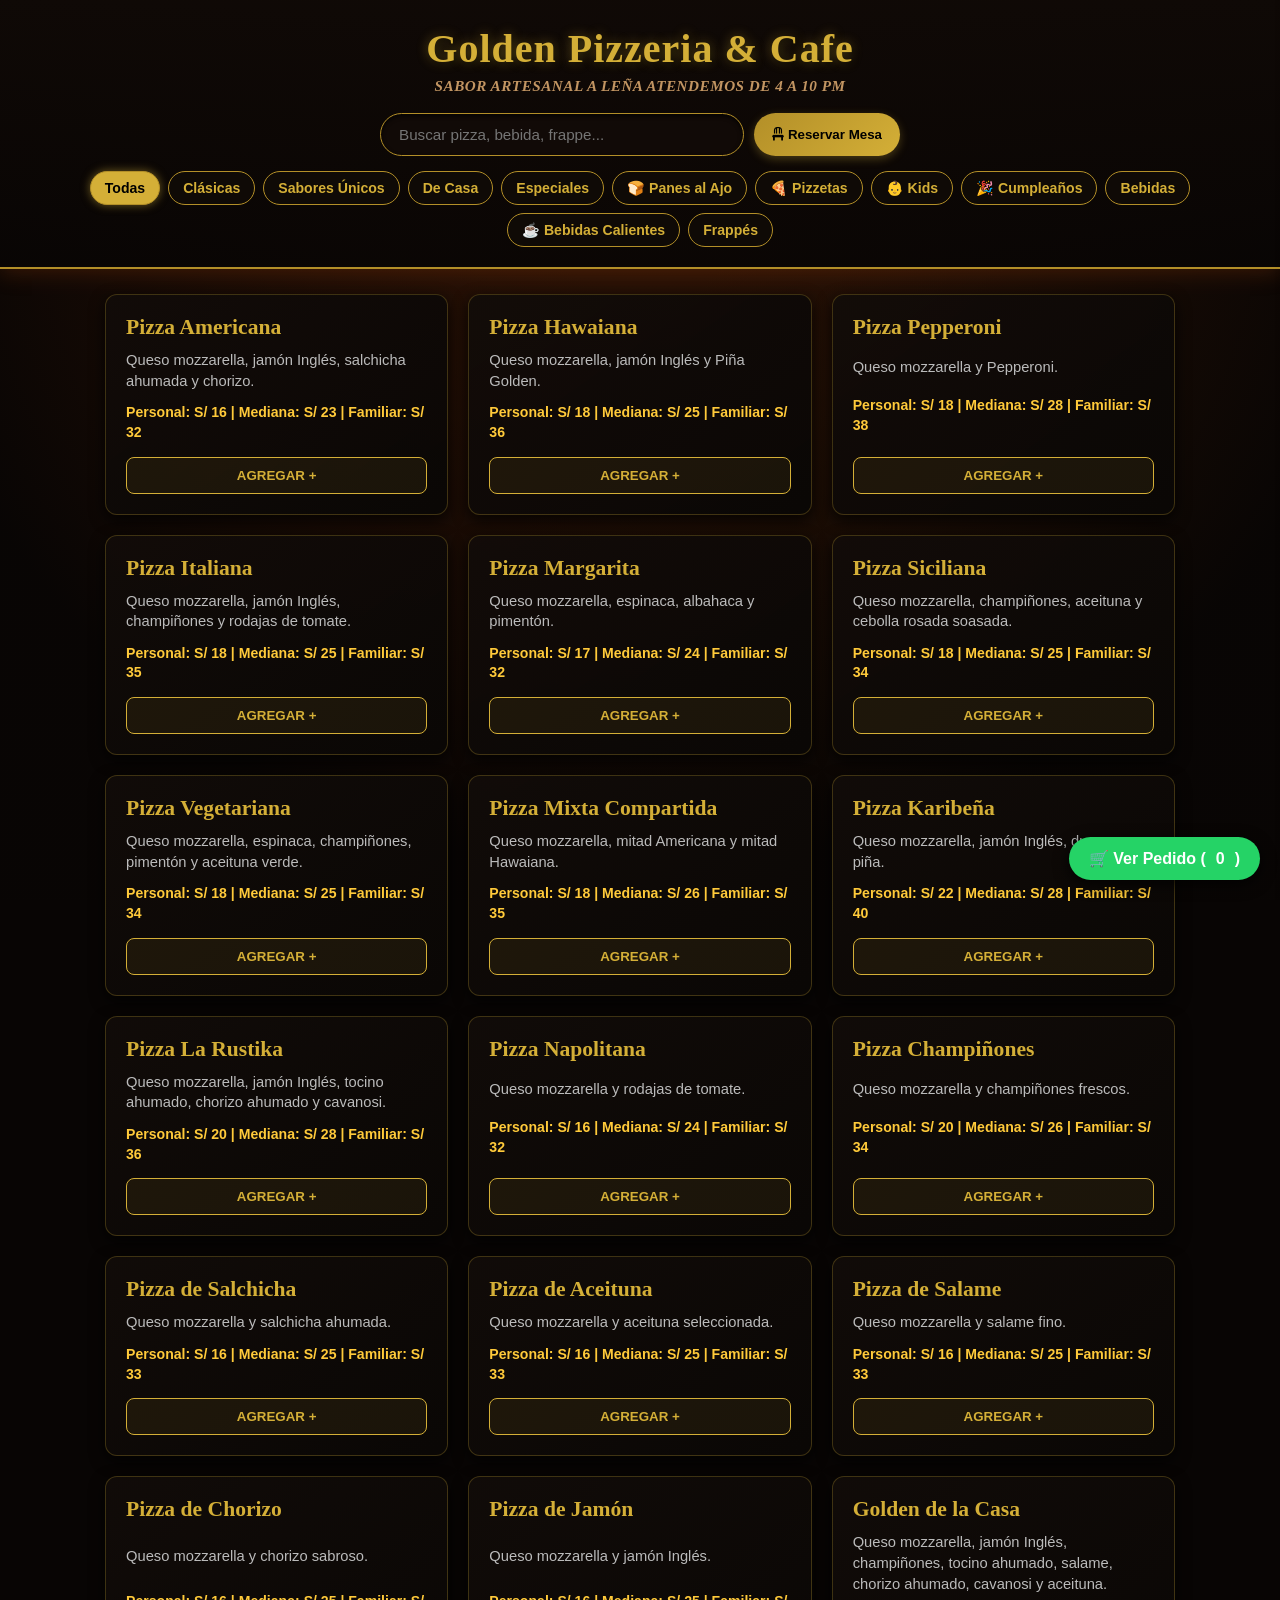
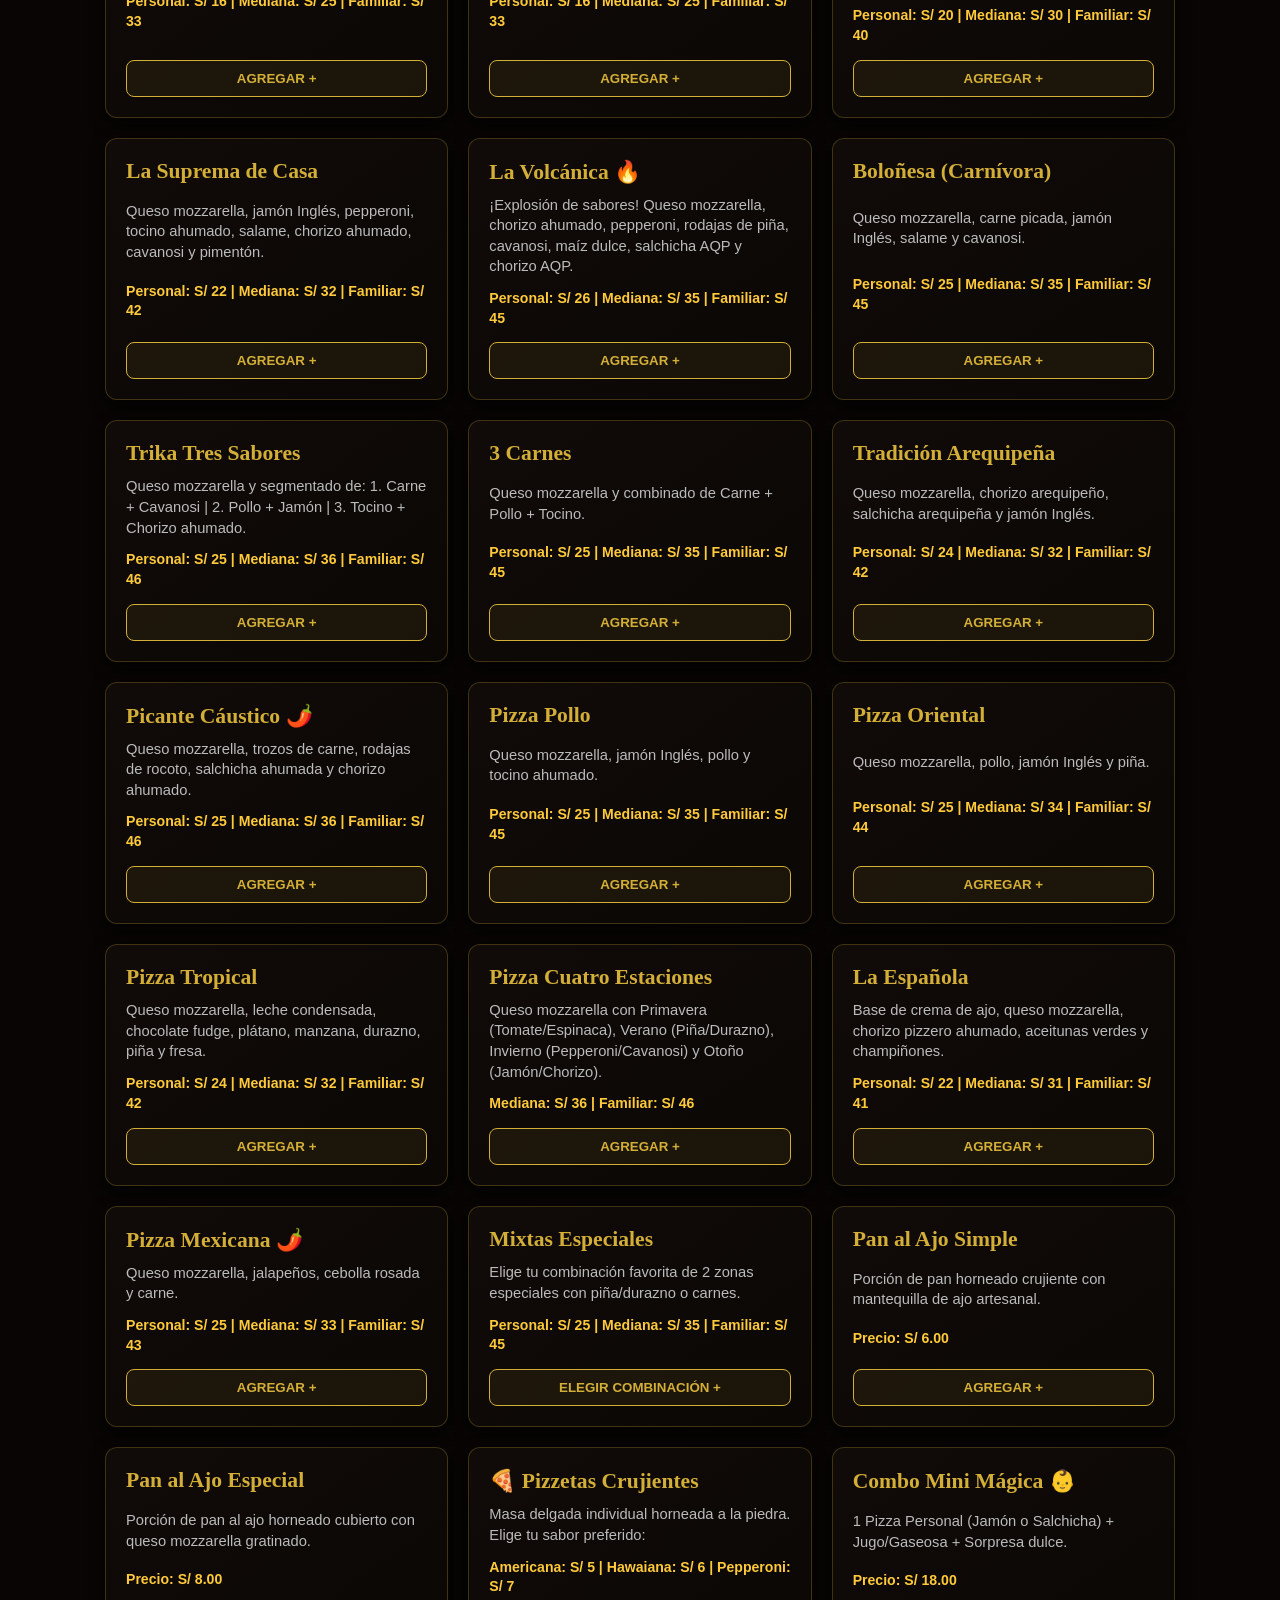
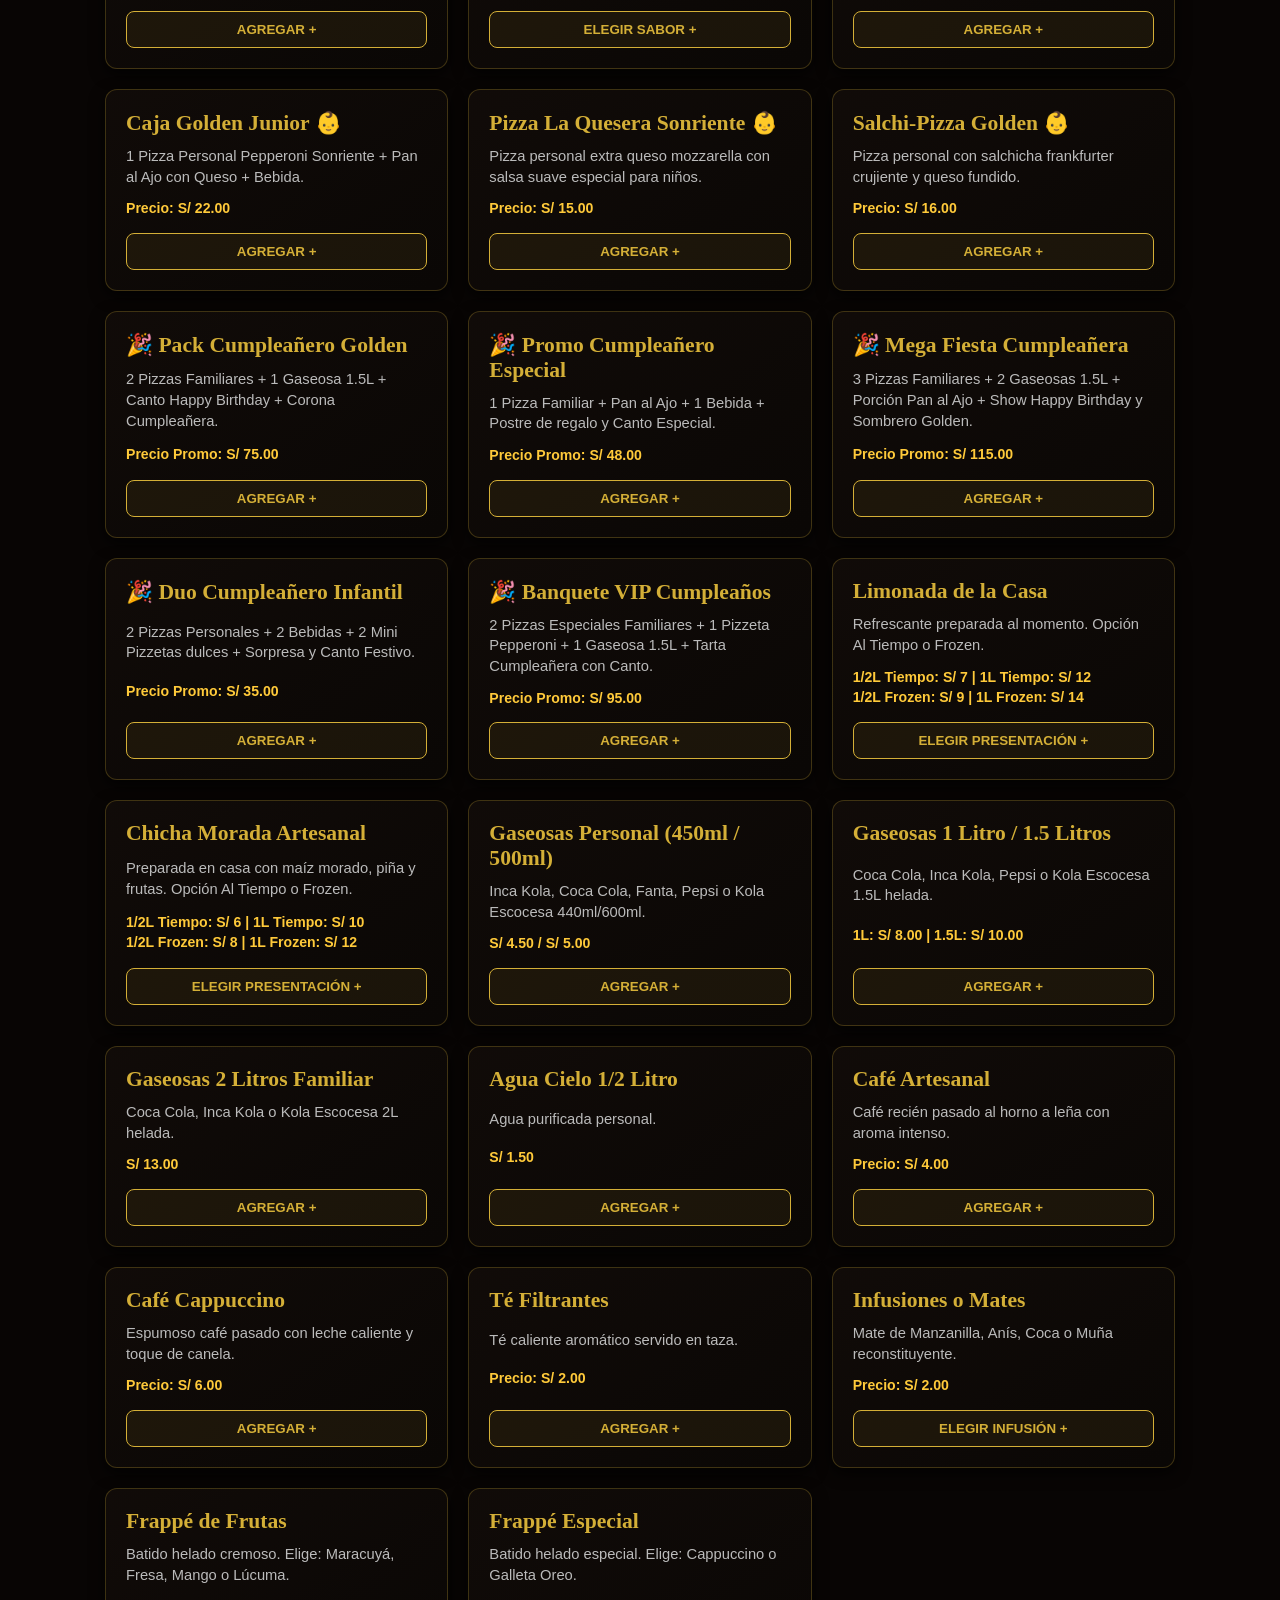
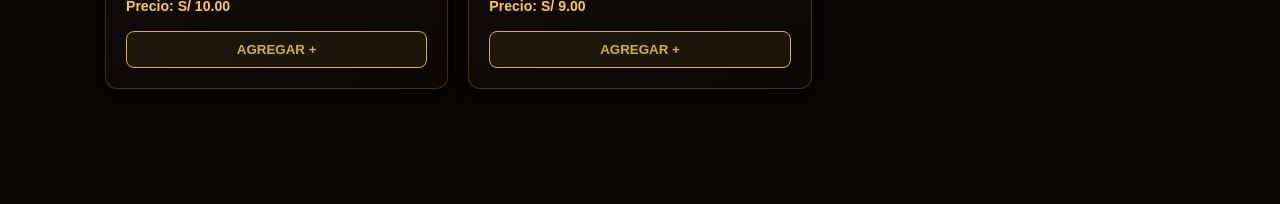
==== commit 51b102db: "Update index.html" ====
--- a/index.html
+++ b/index.html
@@ -4,925 +4,467 @@
   <meta charset="UTF-8">
   <meta name="viewport" content="width=device-width, initial-scale=1.0">
   <title>Golden Pizzeria & Cafe</title>
-  
-  <style>
-    /* ESTILOS GENERALES Y OSCUROS */
-    * { box-sizing: border-box; margin: 0; padding: 0; font-family: 'Segoe UI', Tahoma, Geneva, Verdana, sans-serif; }
-    body { background-color: #0d0f0e; color: #ffffff; min-height: 100vh; padding-bottom: 80px; }
-    
-    .promo-banner { background: #D4AF37; color: #000; text-align: center; padding: 10px; font-weight: bold; font-size: 0.95rem; }
-    .menu-container { max-width: 1200px; margin: 0 auto; padding: 30px 15px; }
-    
-    .section-title { text-align: center; margin-bottom: 25px; }
-    .section-title span { color: #D4AF37; letter-spacing: 2px; font-weight: bold; font-size: 0.85rem; text-transform: uppercase; }
-    .section-title h1 { font-size: 2.2rem; margin-top: 5px; font-weight: 900; letter-spacing: 1px; }
-
-    /* SELECTOR DE SEDE */
-    .sede-container { max-width: 550px; margin: 0 auto 20px auto; padding: 0 15px; text-align: center; }
-    .sede-container label { color: #D4AF37; font-weight: 700; margin-right: 8px; font-size: 0.9rem; }
-    .sede-container select { padding: 8px 12px; border-radius: 20px; border: 1px solid #D4AF37; background: #141816; color: #fff; font-weight: 600; outline: none; cursor: pointer; }
-
-    /* FILTROS Y BUSCADOR */
-    .search-box { text-align: center; margin-bottom: 25px; }
-    .search-box input { width: 90%; max-width: 400px; padding: 12px 20px; border-radius: 25px; border: 1px solid #D4AF37; background: #141816; color: white; outline: none; text-align: center; font-size: 0.95rem; }
-    
-    .menu-filters { display: flex; flex-wrap: wrap; gap: 8px; justify-content: center; margin-bottom: 30px; }
-    .filter-btn { background: #141816; color: #D4AF37; border: 1px solid #D4AF37; padding: 8px 16px; border-radius: 20px; cursor: pointer; transition: all 0.2s; font-weight: 600; font-size: 0.85rem; }
-    .filter-btn.active, .filter-btn:hover { background: #D4AF37; color: #000; }
-
-    /* TARJETAS DE PRODUCTOS */
-    .product-grid { display: grid; grid-template-columns: repeat(auto-fill, minmax(260px, 1fr)); gap: 20px; }
-    .card { background: #141816; border: 1px solid #222; border-radius: 12px; padding: 20px; display: flex; flex-direction: column; justify-content: space-between; transition: border-color 0.3s; }
-    .card:hover { border-color: #D4AF37; }
-    .category-tag { color: #D4AF37; font-size: 0.75rem; font-weight: bold; letter-spacing: 1px; }
-    .card h3 { font-size: 1.2rem; margin: 8px 0; color: #fff; }
-    .card p { font-size: 0.85rem; color: #aaa; line-height: 1.4; flex-grow: 1; margin-bottom: 15px; }
-    .price { font-size: 1.1rem; font-weight: bold; color: #25D366; margin-bottom: 12px; }
-    
-    .btn-add { width: 100%; background: #D4AF37; color: #000; border: none; padding: 10px; font-weight: bold; border-radius: 8px; cursor: pointer; transition: background 0.2s; font-size: 0.9rem; }
-    .btn-add:hover { background: #f1c40f; }
-
-    /* MODALES DE OPCIONES Y PAGO */
-    .modal-overlay { display: none; position: fixed; top: 0; left: 0; width: 100%; height: 100vh; background: rgba(0,0,0,0.85); z-index: 2000; justify-content: center; align-items: center; }
-    .modal-content { background: #141816; color: white; padding: 25px; border-radius: 12px; border: 1px solid #D4AF37; width: 90%; max-width: 440px; position: relative; max-height: 90vh; overflow-y: auto; }
-    .modal-close { position: absolute; top: 12px; right: 15px; background: none; border: none; color: white; font-size: 1.5rem; cursor: pointer; }
-    .btn-size-option { width: 100%; background: #1e2421; color: white; border: 1px solid #333; padding: 12px; border-radius: 8px; cursor: pointer; font-weight: bold; text-align: left; margin-bottom: 10px; transition: all 0.2s; }
-    .btn-size-option:hover { background: #D4AF37; color: black; border-color: #D4AF37; }
-
-    /* FORMULARIO Y OPCIONES DE PAGO */
-    .input-field { width: 100%; padding: 10px 12px; margin-bottom: 12px; border-radius: 6px; border: 1px solid #333; background: #0d0f0e; color: white; outline: none; font-size: 0.9rem; }
-    .input-field:focus { border-color: #D4AF37; }
-    .pago-option { background: #1e2421; border: 1px solid #333; padding: 12px; border-radius: 8px; margin-bottom: 10px; cursor: pointer; display: flex; align-items: center; gap: 10px; }
-    .pago-option.disabled { opacity: 0.4; cursor: not-allowed; }
-    .pago-option input { accent-color: #D4AF37; }
-
-    /* CARRITO FLOTANTE Y DRAWER */
-    .carrito-float-btn { position: fixed; bottom: 20px; right: 20px; background: #25D366; color: white; border: none; border-radius: 50px; padding: 12px 22px; font-weight: bold; font-size: 1rem; box-shadow: 0 4px 15px rgba(0,0,0,0.6); cursor: pointer; z-index: 1000; display: flex; align-items: center; gap: 8px; }
-    .drawer-carrito { position: fixed; top: 0; right: -360px; width: 330px; height: 100vh; background: #141816; color: white; box-shadow: -5px 0 20px rgba(0,0,0,0.8); z-index: 1001; transition: right 0.3s ease; display: flex; flex-direction: column; padding: 20px; }
-    .drawer-carrito.open { right: 0; }
-  </style>
+  <!-- Librería de íconos FontAwesome -->
+  <link rel="stylesheet" href="https://cdnjs.cloudflare.com/ajax/libs/font-awesome/6.4.0/css/all.min.css">
+  <!-- Hoja de estilos principal -->
+  <link rel="stylesheet" href="style.css">
 </head>
 <body>
 
-  <!-- BANNER PROMO -->
-  <div class="promo-banner">
-    🚀 ¡Envíos a domicilio en Arequipa! Haz tu pedido por WhatsApp directamente.
+  <!-- TEMPORIZADOR FLOTANTE EN LA ESQUINA INFERIOR IZQUIERDA -->
+  <div id="timer-corner-widget" class="timer-corner-widget">
+    <div class="timer-corner-header">
+      <span>🔥 PREPARACIÓN EN HORNO</span>
+      <button onclick="minimizarTemporizador()" class="btn-timer-toggle">&minus;</button>
+    </div>
+    <div id="timer-display" class="timer-clock-corner">15:00</div>
+    <div id="timer-status" class="timer-corner-status">15 min para salir del horno a leña</div>
+    <div id="timer-warning" class="timer-corner-warning">
+      ⚠️ Recuerda aproximarte a tiempo al local, de lo contrario tu pizza podría estar tibia o fría.
+    </div>
   </div>
 
-  <main class="menu-container">
-    <div class="section-title">
-      <span>Nuestra Carta</span>
-      <h1>ELIGE TUS FAVORITOS</h1>
+  <!-- HEADER NOCTURNO Y RÚSTICO -->
+  <header class="header">
+    <h1 class="logo-title">Golden Pizzeria & Cafe</h1>
+    <p class="tagline">SABOR ARTESANAL A LEÑA ATENDEMOS DE 4 A 10 PM</p>
+
+    <!-- BARRA DE BÚSQUEDA Y RESERVA DE MESA -->
+    <div class="search-container">
+      <input type="text" id="search-input" placeholder="Buscar pizza, bebida, frappe..." onkeyup="buscarProducto()">
+      <button class="btn-reserva-header" onclick="abrirModalReserva()">
+        <i class="fa-solid fa-chair"></i> Reservar Mesa
+      </button>
     </div>
 
-    <!-- SELECTOR DE SEDE -->
-    <div class="sede-container">
-      <label for="select-sede">📍 Selecciona tu local más cercano:</label>
-      <select id="select-sede" onchange="actualizarNumeroSede()">
-        <option value="mariano_melgar">Av. Argentina 1432 - Mariano Melgar</option>
-        <option value="paucarpata_vallejo">Calle Cesar Vallejo 100 - BADEN (Paucarpata)</option>
-        <option value="paucarpata_grau">Av. Miguel Grau 736 - Paucarpata</option>
-      </select>
+    <!-- NAVEGACIÓN DE FILTROS -->
+    <div class="filter-bar">
+      <button class="filter-btn active" onclick="filterCategory('todas', event)">Todas</button>
+      <button class="filter-btn" onclick="filterCategory('clasicas', event)">Clásicas</button>
+      <button class="filter-btn" onclick="filterCategory('unicos', event)">Sabores Únicos</button>
+      <button class="filter-btn" onclick="filterCategory('casa', event)">De Casa</button>
+      <button class="filter-btn" onclick="filterCategory('especiales', event)">Especiales</button>
+      <button class="filter-btn" onclick="filterCategory('panes', event)">🍞 Panes al Ajo</button>
+      <button class="filter-btn" onclick="filterCategory('pizzetas', event)">🍕 Pizzetas</button>
+      <button class="filter-btn" onclick="filterCategory('kids', event)">👶 Kids</button>
+      <button class="filter-btn" onclick="filterCategory('cumpleanos', event)">🎉 Cumpleaños</button>
+      <button class="filter-btn" onclick="filterCategory('bebidas', event)">Bebidas</button>
+      <button class="filter-btn" onclick="filterCategory('calientes', event)">☕ Bebidas Calientes</button>
+      <button class="filter-btn" onclick="filterCategory('frappes', event)">Frappés</button>
     </div>
-
-    <!-- BUSCADOR Y FILTROS -->
-    <div class="search-box">
-      <input type="text" id="search-input" onkeyup="buscarProducto()" placeholder="🔍 Buscar por nombre...">
-    </div>
-
-    <div class="menu-filters">
-      <button type="button" class="filter-btn active" onclick="filterCategory('todas', event)">Todos</button>
-      <button type="button" class="filter-btn" onclick="filterCategory('clasicas', event)">Pizzas Clásicas</button>
-      <button type="button" class="filter-btn" onclick="filterCategory('unicas', event)">Sabores Únicos</button>
-      <button type="button" class="filter-btn" onclick="filterCategory('casa', event)">Pizzas de Casa</button>
-      <button type="button" class="filter-btn" onclick="filterCategory('especiales', event)">Especiales / Mixtas</button>
-      <button type="button" class="filter-btn" onclick="filterCategory('pan', event)">Pan al Ajo</button>
-      <button type="button" class="filter-btn" onclick="filterCategory('bebidas', event)">Bebidas</button>
-      <button type="button" class="filter-btn" onclick="filterCategory('frappes', event)">Frappés & Calientes</button>
-    </div>
-
-    <!-- PRODUCTOS DE LA CARTA -->
+  </header>
+
+  <!-- CONTENEDOR DE PRODUCTOS -->
+  <main class="container">
     <div class="product-grid">
 
       <!-- PIZZAS CLÁSICAS -->
       <div class="card clasicas">
-        <div>
-          <span class="category-tag">PIZZA ARTESANAL</span>
-          <h3>PIZZA AMERICANA</h3>
-          <p>Queso mozzarella, jamón inglés, salchicha ahumada y chorizo.</p>
-        </div>
-        <div>
-          <div class="price">Desde S/ 16.00</div>
-          <button type="button" onclick="abrirModalPizza('Americana',16,23,32)" class="btn-add">ELEGIR TAMAÑO 🍕</button>
-        </div>
-      </div>
-
-      <div class="card clasicas">
-        <div>
-          <span class="category-tag">PIZZA ARTESANAL</span>
-          <h3>PIZZA HAWAIANA</h3>
-          <p>Queso mozzarella, jamón inglés y piña Golden.</p>
-        </div>
-        <div>
-          <div class="price">Desde S/ 18.00</div>
-          <button type="button" onclick="abrirModalPizza('Hawaiana',18,25,36)" class="btn-add">ELEGIR TAMAÑO 🍕</button>
-        </div>
-      </div>
-
-      <div class="card clasicas">
-        <div>
-          <span class="category-tag">PIZZA ARTESANAL</span>
-          <h3>PIZZA PEPPERONI</h3>
-          <p>Queso mozzarella y abundante pepperoni criollo.</p>
-        </div>
-        <div>
-          <div class="price">Desde S/ 18.00</div>
-          <button type="button" onclick="abrirModalPizza('Pepperoni',18,28,38)" class="btn-add">ELEGIR TAMAÑO 🍕</button>
-        </div>
-      </div>
-
-      <div class="card clasicas">
-        <div>
-          <span class="category-tag">PIZZA ARTESANAL</span>
-          <h3>PIZZA ITALIANA</h3>
-          <p>Queso mozzarella, jamón inglés, champiñones y rodajas de tomate.</p>
-        </div>
-        <div>
-          <div class="price">Desde S/ 18.00</div>
-          <button type="button" onclick="abrirModalPizza('Italiana',18,25,35)" class="btn-add">ELEGIR TAMAÑO 🍕</button>
-        </div>
-      </div>
-
-      <div class="card clasicas">
-        <div>
-          <span class="category-tag">PIZZA ARTESANAL</span>
-          <h3>PIZZA MARGARITA</h3>
-          <p>Queso mozzarella, espinaca, albahaca y pimentón.</p>
-        </div>
-        <div>
-          <div class="price">Desde S/ 17.00</div>
-          <button type="button" onclick="abrirModalPizza('Margarita',17,24,32)" class="btn-add">ELEGIR TAMAÑO 🍕</button>
-        </div>
-      </div>
-
-      <div class="card clasicas">
-        <div>
-          <span class="category-tag">PIZZA ARTESANAL</span>
-          <h3>PIZZA SICILIANA</h3>
-          <p>Queso mozzarella, champiñones, aceitunas y cebolla rosada soasada.</p>
-        </div>
-        <div>
-          <div class="price">Desde S/ 18.00</div>
-          <button type="button" onclick="abrirModalPizza('Siciliana',18,25,34)" class="btn-add">ELEGIR TAMAÑO 🍕</button>
-        </div>
-      </div>
-
-      <div class="card clasicas">
-        <div>
-          <span class="category-tag">PIZZA ARTESANAL</span>
-          <h3>PIZZA VEGETARIANA</h3>
-          <p>Queso mozzarella, espinaca, champiñones, pimentón y aceituna verde.</p>
-        </div>
-        <div>
-          <div class="price">Desde S/ 18.00</div>
-          <button type="button" onclick="abrirModalPizza('Vegetariana',18,25,34)" class="btn-add">ELEGIR TAMAÑO 🍕</button>
-        </div>
-      </div>
-
-      <div class="card clasicas">
-        <div>
-          <span class="category-tag">PIZZA ARTESANAL</span>
-          <h3>PIZZA MIXTA COMPARTIDA</h3>
-          <p>Queso mozzarella, mitad Americana y mitad Hawaiana.</p>
-        </div>
-        <div>
-          <div class="price">Desde S/ 18.00</div>
-          <button type="button" onclick="abrirModalPizza('Mixta Compartida',18,26,35)" class="btn-add">ELEGIR TAMAÑO 🍕</button>
-        </div>
-      </div>
-
-      <div class="card clasicas">
-        <div>
-          <span class="category-tag">PIZZA ARTESANAL</span>
-          <h3>PIZZA KARIBEÑA</h3>
-          <p>Queso mozzarella, jamón inglés, durazno y piña.</p>
-        </div>
-        <div>
-          <div class="price">Desde S/ 22.00</div>
-          <button type="button" onclick="abrirModalPizza('Karibeña',22,28,40)" class="btn-add">ELEGIR TAMAÑO 🍕</button>
-        </div>
-      </div>
-
-      <div class="card clasicas">
-        <div>
-          <span class="category-tag">PIZZA ARTESANAL</span>
-          <h3>PIZZA LA RUSTIKA</h3>
-          <p>Queso mozzarella, jamón inglés, tocino, chorizo ahumado y cavanosi.</p>
-        </div>
-        <div>
-          <div class="price">Desde S/ 20.00</div>
-          <button type="button" onclick="abrirModalPizza('La Rustika',20,28,36)" class="btn-add">ELEGIR TAMAÑO 🍕</button>
-        </div>
+        <h3>Pizza Americana</h3>
+        <p>Queso mozzarella, jamón Inglés, salchicha ahumada y chorizo.</p>
+        <p class="precios">Personal: S/ 16 | Mediana: S/ 23 | Familiar: S/ 32</p>
+        <button class="btn-add" onclick="abrirModalPizza('Americana', 16, 23, 32)">AGREGAR +</button>
+      </div>
+
+      <div class="card clasicas">
+        <h3>Pizza Hawaiana</h3>
+        <p>Queso mozzarella, jamón Inglés y Piña Golden.</p>
+        <p class="precios">Personal: S/ 18 | Mediana: S/ 25 | Familiar: S/ 36</p>
+        <button class="btn-add" onclick="abrirModalPizza('Hawaiana', 18, 25, 36)">AGREGAR +</button>
+      </div>
+
+      <div class="card clasicas">
+        <h3>Pizza Pepperoni</h3>
+        <p>Queso mozzarella y Pepperoni.</p>
+        <p class="precios">Personal: S/ 18 | Mediana: S/ 28 | Familiar: S/ 38</p>
+        <button class="btn-add" onclick="abrirModalPizza('Pepperoni', 18, 28, 38)">AGREGAR +</button>
+      </div>
+
+      <div class="card clasicas">
+        <h3>Pizza Italiana</h3>
+        <p>Queso mozzarella, jamón Inglés, champiñones y rodajas de tomate.</p>
+        <p class="precios">Personal: S/ 18 | Mediana: S/ 25 | Familiar: S/ 35</p>
+        <button class="btn-add" onclick="abrirModalPizza('Italiana', 18, 25, 35)">AGREGAR +</button>
+      </div>
+
+      <div class="card clasicas">
+        <h3>Pizza Margarita</h3>
+        <p>Queso mozzarella, espinaca, albahaca y pimentón.</p>
+        <p class="precios">Personal: S/ 17 | Mediana: S/ 24 | Familiar: S/ 32</p>
+        <button class="btn-add" onclick="abrirModalPizza('Margarita', 17, 24, 32)">AGREGAR +</button>
+      </div>
+
+      <div class="card clasicas">
+        <h3>Pizza Siciliana</h3>
+        <p>Queso mozzarella, champiñones, aceituna y cebolla rosada soasada.</p>
+        <p class="precios">Personal: S/ 18 | Mediana: S/ 25 | Familiar: S/ 34</p>
+        <button class="btn-add" onclick="abrirModalPizza('Siciliana', 18, 25, 34)">AGREGAR +</button>
+      </div>
+
+      <div class="card clasicas">
+        <h3>Pizza Vegetariana</h3>
+        <p>Queso mozzarella, espinaca, champiñones, pimentón y aceituna verde.</p>
+        <p class="precios">Personal: S/ 18 | Mediana: S/ 25 | Familiar: S/ 34</p>
+        <button class="btn-add" onclick="abrirModalPizza('Vegetariana', 18, 25, 34)">AGREGAR +</button>
+      </div>
+
+      <div class="card clasicas">
+        <h3>Pizza Mixta Compartida</h3>
+        <p>Queso mozzarella, mitad Americana y mitad Hawaiana.</p>
+        <p class="precios">Personal: S/ 18 | Mediana: S/ 26 | Familiar: S/ 35</p>
+        <button class="btn-add" onclick="abrirModalPizza('Mixta Compartida Dos Sabores', 18, 26, 35)">AGREGAR +</button>
+      </div>
+
+      <div class="card clasicas">
+        <h3>Pizza Karibeña</h3>
+        <p>Queso mozzarella, jamón Inglés, durazno y piña.</p>
+        <p class="precios">Personal: S/ 22 | Mediana: S/ 28 | Familiar: S/ 40</p>
+        <button class="btn-add" onclick="abrirModalPizza('Karibeña', 22, 28, 40)">AGREGAR +</button>
+      </div>
+
+      <div class="card clasicas">
+        <h3>Pizza La Rustika</h3>
+        <p>Queso mozzarella, jamón Inglés, tocino ahumado, chorizo ahumado y cavanosi.</p>
+        <p class="precios">Personal: S/ 20 | Mediana: S/ 28 | Familiar: S/ 36</p>
+        <button class="btn-add" onclick="abrirModalPizza('La Rustika (Especial Simple)', 20, 28, 36)">AGREGAR +</button>
       </div>
 
       <!-- SABORES ÚNICOS -->
-      <div class="card unicas">
-        <div>
-          <span class="category-tag">SABOR ÚNICO</span>
-          <h3>PIZZA NAPOLITANA</h3>
-          <p>Queso mozzarella y rodajas de tomate fresco.</p>
-        </div>
-        <div>
-          <div class="price">Desde S/ 16.00</div>
-          <button type="button" onclick="abrirModalPizza('Napolitana',16,24,32)" class="btn-add">ELEGIR TAMAÑO 🍕</button>
-        </div>
-      </div>
-
-      <div class="card unicas">
-        <div>
-          <span class="category-tag">SABOR ÚNICO</span>
-          <h3>PIZZA CHAMPIÑONES</h3>
-          <p>Queso mozzarella y champiñones salteados.</p>
-        </div>
-        <div>
-          <div class="price">Desde S/ 20.00</div>
-          <button type="button" onclick="abrirModalPizza('Champiñones',20,26,34)" class="btn-add">ELEGIR TAMAÑO 🍕</button>
-        </div>
-      </div>
-
-      <div class="card unicas">
-        <div>
-          <span class="category-tag">SABOR ÚNICO</span>
-          <h3>PIZZA INGREDIENTE A ELECCIÓN</h3>
-          <p>Queso mozzarella con elección de Salchicha, Aceituna, Salame, Chorizo o Jamón.</p>
-        </div>
-        <div>
-          <div class="price">Desde S/ 16.00</div>
-          <button type="button" onclick="abrirModalPizza('A Elección',16,25,33)" class="btn-add">ELEGIR TAMAÑO 🍕</button>
-        </div>
+      <div class="card unicos">
+        <h3>Pizza Napolitana</h3>
+        <p>Queso mozzarella y rodajas de tomate.</p>
+        <p class="precios">Personal: S/ 16 | Mediana: S/ 24 | Familiar: S/ 32</p>
+        <button class="btn-add" onclick="abrirModalPizza('Napolitana', 16, 24, 32)">AGREGAR +</button>
+      </div>
+
+      <div class="card unicos">
+        <h3>Pizza Champiñones</h3>
+        <p>Queso mozzarella y champiñones frescos.</p>
+        <p class="precios">Personal: S/ 20 | Mediana: S/ 26 | Familiar: S/ 34</p>
+        <button class="btn-add" onclick="abrirModalPizza('Champiñones', 20, 26, 34)">AGREGAR +</button>
+      </div>
+
+      <div class="card unicos">
+        <h3>Pizza de Salchicha</h3>
+        <p>Queso mozzarella y salchicha ahumada.</p>
+        <p class="precios">Personal: S/ 16 | Mediana: S/ 25 | Familiar: S/ 33</p>
+        <button class="btn-add" onclick="abrirModalPizza('de Salchicha', 16, 25, 33)">AGREGAR +</button>
+      </div>
+
+      <div class="card unicos">
+        <h3>Pizza de Aceituna</h3>
+        <p>Queso mozzarella y aceituna seleccionada.</p>
+        <p class="precios">Personal: S/ 16 | Mediana: S/ 25 | Familiar: S/ 33</p>
+        <button class="btn-add" onclick="abrirModalPizza('de Aceituna', 16, 25, 33)">AGREGAR +</button>
+      </div>
+
+      <div class="card unicos">
+        <h3>Pizza de Salame</h3>
+        <p>Queso mozzarella y salame fino.</p>
+        <p class="precios">Personal: S/ 16 | Mediana: S/ 25 | Familiar: S/ 33</p>
+        <button class="btn-add" onclick="abrirModalPizza('de Salame', 16, 25, 33)">AGREGAR +</button>
+      </div>
+
+      <div class="card unicos">
+        <h3>Pizza de Chorizo</h3>
+        <p>Queso mozzarella y chorizo sabroso.</p>
+        <p class="precios">Personal: S/ 16 | Mediana: S/ 25 | Familiar: S/ 33</p>
+        <button class="btn-add" onclick="abrirModalPizza('de Chorizo', 16, 25, 33)">AGREGAR +</button>
+      </div>
+
+      <div class="card unicos">
+        <h3>Pizza de Jamón</h3>
+        <p>Queso mozzarella y jamón Inglés.</p>
+        <p class="precios">Personal: S/ 16 | Mediana: S/ 25 | Familiar: S/ 33</p>
+        <button class="btn-add" onclick="abrirModalPizza('de Jamón', 16, 25, 33)">AGREGAR +</button>
       </div>
 
       <!-- PIZZAS DE CASA -->
       <div class="card casa">
-        <div>
-          <span class="category-tag">DE CASA</span>
-          <h3>GOLDEN DE LA CASA</h3>
-          <p>Mozzarella, jamón, champiñones, tocino, salame, chorizo, cavanosi y aceituna.</p>
-        </div>
-        <div>
-          <div class="price">Desde S/ 20.00</div>
-          <button type="button" onclick="abrirModalPizza('Golden de la Casa',20,30,40)" class="btn-add">ELEGIR TAMAÑO 🍕</button>
-        </div>
-      </div>
-
-      <div class="card casa">
-        <div>
-          <span class="category-tag">DE CASA</span>
-          <h3>LA SUPREMA DE CASA</h3>
-          <p>Mozzarella, jamón, pepperoni, tocino, salame, chorizo, cavanosi y pimentón.</p>
-        </div>
-        <div>
-          <div class="price">Desde S/ 22.00</div>
-          <button type="button" onclick="abrirModalPizza('La Suprema de Casa',22,32,42)" class="btn-add">ELEGIR TAMAÑO 🍕</button>
-        </div>
-      </div>
-
-      <div class="card casa">
-        <div>
-          <span class="category-tag">DE CASA</span>
-          <h3>LA VOLCÁNICA</h3>
-          <p>Chorizo ahumado, pepperoni, piña, cavanosi, maíz y embutidos AQP.</p>
-        </div>
-        <div>
-          <div class="price">Desde S/ 26.00</div>
-          <button type="button" onclick="abrirModalPizza('La Volcánica',26,35,45)" class="btn-add">ELEGIR TAMAÑO 🍕</button>
-        </div>
-      </div>
-
-      <div class="card casa">
-        <div>
-          <span class="category-tag">DE CASA</span>
-          <h3>PIZZA CARNÍVORA (BOLOÑESA)</h3>
-          <p>Queso mozzarella, carne picada, jamón inglés, salame y cavanosi.</p>
-        </div>
-        <div>
-          <div class="price">Desde S/ 25.00</div>
-          <button type="button" onclick="abrirModalPizza('Carnívora Boloñesa',25,35,45)" class="btn-add">ELEGIR TAMAÑO 🍕</button>
-        </div>
-      </div>
-
-      <div class="card casa">
-        <div>
-          <span class="category-tag">DE CASA</span>
-          <h3>TRIKA TRES SABORES</h3>
-          <p>Carne+Cavanosi | Pollo+Jamón | Tocino+Chorizo ahumado.</p>
-        </div>
-        <div>
-          <div class="price">Desde S/ 36.00</div>
-          <button type="button" onclick="abrirModalPizza('Trika Tres Sabores',null,36,46)" class="btn-add">ELEGIR TAMAÑO 🍕</button>
-        </div>
-      </div>
-
-      <div class="card casa">
-        <div>
-          <span class="category-tag">DE CASA</span>
-          <h3>PIZZA 3 CARNES</h3>
-          <p>Queso mozzarella y combinación especial de Carne + Pollo + Tocino.</p>
-        </div>
-        <div>
-          <div class="price">Desde S/ 25.00</div>
-          <button type="button" onclick="abrirModalPizza('3 Carnes',25,35,45)" class="btn-add">ELEGIR TAMAÑO 🍕</button>
-        </div>
-      </div>
-
-      <div class="card casa">
-        <div>
-          <span class="category-tag">DE CASA</span>
-          <h3>TRADICIÓN AREQUIPEÑA</h3>
-          <p>Queso mozzarella, chorizo arequipeño, salchicha arequipeña y jamón.</p>
-        </div>
-        <div>
-          <div class="price">Desde S/ 24.00</div>
-          <button type="button" onclick="abrirModalPizza('Tradición Arequipeña',24,32,42)" class="btn-add">ELEGIR TAMAÑO 🍕</button>
-        </div>
-      </div>
-
-      <div class="card casa">
-        <div>
-          <span class="category-tag">DE CASA</span>
-          <h3>PICANTE CAÚSTICO</h3>
-          <p>Mozzarella, carne, rocoto, salchicha y chorizo ahumado.</p>
-        </div>
-        <div>
-          <div class="price">Desde S/ 25.00</div>
-          <button type="button" onclick="abrirModalPizza('Picante Caústico',25,36,46)" class="btn-add">ELEGIR TAMAÑO 🍕</button>
-        </div>
-      </div>
-
-      <!-- ESPECIALES / MIXTAS -->
-      <div class="card especiales">
-        <div>
-          <span class="category-tag">ESPECIAL</span>
-          <h3>POLLO ESPECIAL</h3>
-          <p>Queso mozzarella, jamón inglés, pollo y tocino ahumado.</p>
-        </div>
-        <div>
-          <div class="price">Desde S/ 25.00</div>
-          <button type="button" onclick="abrirModalPizza('Pollo Especial',25,35,45)" class="btn-add">ELEGIR TAMAÑO 🍕</button>
-        </div>
-      </div>
-
-      <div class="card especiales">
-        <div>
-          <span class="category-tag">ESPECIAL</span>
-          <h3>ORIENTAL</h3>
-          <p>Queso mozzarella, pollo, jamón inglés y piña.</p>
-        </div>
-        <div>
-          <div class="price">Desde S/ 25.00</div>
-          <button type="button" onclick="abrirModalPizza('Oriental',25,34,44)" class="btn-add">ELEGIR TAMAÑO 🍕</button>
-        </div>
-      </div>
-
-      <div class="card especiales">
-        <div>
-          <span class="category-tag">ESPECIAL</span>
-          <h3>TROPICAL DULCE</h3>
-          <p>Mozzarella, leche condensada, fudge, plátano, manzana, durazno, piña y fresa.</p>
-        </div>
-        <div>
-          <div class="price">Desde S/ 24.00</div>
-          <button type="button" onclick="abrirModalPizza('Tropical Dulce',24,32,42)" class="btn-add">ELEGIR TAMAÑO 🍕</button>
-        </div>
-      </div>
-
-      <div class="card especiales">
-        <div>
-          <span class="category-tag">ESPECIAL</span>
-          <h3>CUATRO ESTACIONES</h3>
-          <p>Primavera (Tomate), Verano (Piña), Invierno (Pepperoni), Otoño (Jamón).</p>
-        </div>
-        <div>
-          <div class="price">Desde S/ 36.00</div>
-          <button type="button" onclick="abrirModalPizza('Cuatro Estaciones',null,36,46)" class="btn-add">ELEGIR TAMAÑO 🍕</button>
-        </div>
-      </div>
-
-      <div class="card especiales">
-        <div>
-          <span class="category-tag">ESPECIAL</span>
-          <h3>LA ESPAÑOLA</h3>
-          <p>Base crema de ajo, mozzarella, chorizo pizzero, aceitunas y champiñones.</p>
-        </div>
-        <div>
-          <div class="price">Desde S/ 22.00</div>
-          <button type="button" onclick="abrirModalPizza('La Española',22,31,41)" class="btn-add">ELEGIR TAMAÑO 🍕</button>
-        </div>
-      </div>
-
-      <div class="card especiales">
-        <div>
-          <span class="category-tag">ESPECIAL</span>
-          <h3>MEXICANA</h3>
-          <p>Queso mozzarella, jalapeños, cebolla rosada y carne.</p>
-        </div>
-        <div>
-          <div class="price">Desde S/ 25.00</div>
-          <button type="button" onclick="abrirModalPizza('Mexicana',25,33,43)" class="btn-add">ELEGIR TAMAÑO 🍕</button>
-        </div>
-      </div>
-
-      <!-- PAN AL AJO -->
-      <div class="card pan">
-        <div>
-          <span class="category-tag">ENTRADA</span>
-          <h3>PAN AL AJO SIMPLE</h3>
-          <p>Crujientes panes tostados al ajo y especias.</p>
-        </div>
-        <div>
-          <div class="price">S/ 6.00</div>
-          <button type="button" onclick="agregarPedido('Pan al Ajo Simple', 6)" class="btn-add">AGREGAR 🥖</button>
-        </div>
-      </div>
-
-      <div class="card pan">
-        <div>
-          <span class="category-tag">ENTRADA</span>
-          <h3>PAN AL AJO ESPECIAL</h3>
-          <p>Panes al ajo gratinados con queso mozzarella derretido.</p>
-        </div>
-        <div>
-          <div class="price">S/ 8.00</div>
-          <button type="button" onclick="agregarPedido('Pan al Ajo Especial', 8)" class="btn-add">AGREGAR 🥖</button>
-        </div>
-      </div>
-
-      <!-- BEBIDAS -->
-      <div class="card bebidas">
-        <div>
-          <span class="category-tag">REFRESCO</span>
-          <h3>LIMONADA / CHICHA MORADA</h3>
-          <p>Al tiempo o Frozen en presentaciones de 1/2L o 1L.</p>
-        </div>
-        <div>
-          <div class="price">Desde S/ 6.00</div>
-          <button type="button" onclick="agregarPedido('Limonada/Chicha 1/2L Tiempo', 6)" class="btn-add" style="margin-bottom:5px;">1/2L Tiempo S/6 🥤</button>
-          <button type="button" onclick="agregarPedido('Limonada/Chicha 1L Tiempo', 10)" class="btn-add" style="margin-bottom:5px;">1L Tiempo S/10 🥤</button>
-          <button type="button" onclick="agregarPedido('Limonada/Chicha 1/2L Frozen', 8)" class="btn-add" style="margin-bottom:5px;">1/2L Frozen S/8 🧊</button>
-          <button type="button" onclick="agregarPedido('Limonada/Chicha 1L Frozen', 12)" class="btn-add">1L Frozen S/12 🧊</button>
-        </div>
-      </div>
-
-      <div class="card bebidas">
-        <div>
-          <span class="category-tag">GASEOSA</span>
-          <h3>GASEOSAS HELADAS</h3>
-          <p>Coca Cola, Inka Kola, Pepsi o Kola Escocesa.</p>
-        </div>
-        <div>
-          <div class="price">Desde S/ 5.00</div>
-          <button type="button" onclick="agregarPedido('Gaseosa 500ml', 5)" class="btn-add" style="margin-bottom:5px;">500ml S/5 🍾</button>
-          <button type="button" onclick="agregarPedido('Gaseosa 1 Litro', 8)" class="btn-add" style="margin-bottom:5px;">1 Litro S/8 🍾</button>
-          <button type="button" onclick="agregarPedido('Gaseosa 2 Litros', 13)" class="btn-add">2 Litros S/13 🍾</button>
-        </div>
-      </div>
-
-      <!-- FRAPPÉS Y CALIENTES -->
+        <h3>Golden de la Casa</h3>
+        <p>Queso mozzarella, jamón Inglés, champiñones, tocino ahumado, salame, chorizo ahumado, cavanosi y aceituna.</p>
+        <p class="precios">Personal: S/ 20 | Mediana: S/ 30 | Familiar: S/ 40</p>
+        <button class="btn-add" onclick="abrirModalPizza('Golden de la Casa', 20, 30, 40)">AGREGAR +</button>
+      </div>
+
+      <div class="card casa">
+        <h3>La Suprema de Casa</h3>
+        <p>Queso mozzarella, jamón Inglés, pepperoni, tocino ahumado, salame, chorizo ahumado, cavanosi y pimentón.</p>
+        <p class="precios">Personal: S/ 22 | Mediana: S/ 32 | Familiar: S/ 42</p>
+        <button class="btn-add" onclick="abrirModalPizza('La Suprema de Casa', 22, 32, 42)">AGREGAR +</button>
+      </div>
+
+      <div class="card casa">
+        <h3>La Volcánica 🔥</h3>
+        <p>¡Explosión de sabores! Queso mozzarella, chorizo ahumado, pepperoni, rodajas de piña, cavanosi, maíz dulce, salchicha AQP y chorizo AQP.</p>
+        <p class="precios">Personal: S/ 26 | Mediana: S/ 35 | Familiar: S/ 45</p>
+        <button class="btn-add" onclick="abrirModalPizza('La Volcánica', 26, 35, 45)">AGREGAR +</button>
+      </div>
+
+      <div class="card casa">
+        <h3>Boloñesa (Carnívora)</h3>
+        <p>Queso mozzarella, carne picada, jamón Inglés, salame y cavanosi.</p>
+        <p class="precios">Personal: S/ 25 | Mediana: S/ 35 | Familiar: S/ 45</p>
+        <button class="btn-add" onclick="abrirModalPizza('Boloñesa (Carnívora)', 25, 35, 45)">AGREGAR +</button>
+      </div>
+
+      <div class="card casa">
+        <h3>Trika Tres Sabores</h3>
+        <p>Queso mozzarella y segmentado de: 1. Carne + Cavanosi | 2. Pollo + Jamón | 3. Tocino + Chorizo ahumado.</p>
+        <p class="precios">Personal: S/ 25 | Mediana: S/ 36 | Familiar: S/ 46</p>
+        <button class="btn-add" onclick="abrirModalPizza('Trika Tres Sabores', 25, 36, 46)">AGREGAR +</button>
+      </div>
+
+      <div class="card casa">
+        <h3>3 Carnes</h3>
+        <p>Queso mozzarella y combinado de Carne + Pollo + Tocino.</p>
+        <p class="precios">Personal: S/ 25 | Mediana: S/ 35 | Familiar: S/ 45</p>
+        <button class="btn-add" onclick="abrirModalPizza('3 Carnes', 25, 35, 45)">AGREGAR +</button>
+      </div>
+
+      <div class="card casa">
+        <h3>Tradición Arequipeña</h3>
+        <p>Queso mozzarella, chorizo arequipeño, salchicha arequipeña y jamón Inglés.</p>
+        <p class="precios">Personal: S/ 24 | Mediana: S/ 32 | Familiar: S/ 42</p>
+        <button class="btn-add" onclick="abrirModalPizza('Tradición Arequipeña', 24, 32, 42)">AGREGAR +</button>
+      </div>
+
+      <div class="card casa">
+        <h3>Picante Cáustico 🌶️</h3>
+        <p>Queso mozzarella, trozos de carne, rodajas de rocoto, salchicha ahumada y chorizo ahumado.</p>
+        <p class="precios">Personal: S/ 25 | Mediana: S/ 36 | Familiar: S/ 46</p>
+        <button class="btn-add" onclick="abrirModalPizza('Picante Cáustico', 25, 36, 46)">AGREGAR +</button>
+      </div>
+
+      <!-- PIZZAS ESPECIALES -->
+      <div class="card especiales">
+        <h3>Pizza Pollo</h3>
+        <p>Queso mozzarella, jamón Inglés, pollo y tocino ahumado.</p>
+        <p class="precios">Personal: S/ 25 | Mediana: S/ 35 | Familiar: S/ 45</p>
+        <button class="btn-add" onclick="abrirModalPizza('Pollo', 25, 35, 45)">AGREGAR +</button>
+      </div>
+
+      <div class="card especiales">
+        <h3>Pizza Oriental</h3>
+        <p>Queso mozzarella, pollo, jamón Inglés y piña.</p>
+        <p class="precios">Personal: S/ 25 | Mediana: S/ 34 | Familiar: S/ 44</p>
+        <button class="btn-add" onclick="abrirModalPizza('Oriental', 25, 34, 44)">AGREGAR +</button>
+      </div>
+
+      <div class="card especiales">
+        <h3>Pizza Tropical</h3>
+        <p>Queso mozzarella, leche condensada, chocolate fudge, plátano, manzana, durazno, piña y fresa.</p>
+        <p class="precios">Personal: S/ 24 | Mediana: S/ 32 | Familiar: S/ 42</p>
+        <button class="btn-add" onclick="abrirModalPizza('Tropical', 24, 32, 42)">AGREGAR +</button>
+      </div>
+
+      <div class="card especiales">
+        <h3>Pizza Cuatro Estaciones</h3>
+        <p>Queso mozzarella con Primavera (Tomate/Espinaca), Verano (Piña/Durazno), Invierno (Pepperoni/Cavanosi) y Otoño (Jamón/Chorizo).</p>
+        <p class="precios">Mediana: S/ 36 | Familiar: S/ 46</p>
+        <button class="btn-add" onclick="abrirModalCuatroEstaciones()">AGREGAR +</button>
+      </div>
+
+      <div class="card especiales">
+        <h3>La Española</h3>
+        <p>Base de crema de ajo, queso mozzarella, chorizo pizzero ahumado, aceitunas verdes y champiñones.</p>
+        <p class="precios">Personal: S/ 22 | Mediana: S/ 31 | Familiar: S/ 41</p>
+        <button class="btn-add" onclick="abrirModalPizza('La Española', 22, 31, 41)">AGREGAR +</button>
+      </div>
+
+      <div class="card especiales">
+        <h3>Pizza Mexicana 🌶️</h3>
+        <p>Queso mozzarella, jalapeños, cebolla rosada y carne.</p>
+        <p class="precios">Personal: S/ 25 | Mediana: S/ 33 | Familiar: S/ 43</p>
+        <button class="btn-add" onclick="abrirModalPizza('Mexicana', 25, 33, 43)">AGREGAR +</button>
+      </div>
+
+      <div class="card especiales">
+        <h3>Mixtas Especiales</h3>
+        <p>Elige tu combinación favorita de 2 zonas especiales con piña/durazno o carnes.</p>
+        <p class="precios">Personal: S/ 25 | Mediana: S/ 35 | Familiar: S/ 45</p>
+        <button class="btn-add" onclick="abrirModalMixtasEspeciales()">ELEGIR COMBINACIÓN +</button>
+      </div>
+
+      <!-- PANES AL AJO -->
+      <div class="card panes">
+        <h3>Pan al Ajo Simple</h3>
+        <p>Porción de pan horneado crujiente con mantequilla de ajo artesanal.</p>
+        <p class="precios">Precio: S/ 6.00</p>
+        <button class="btn-add" onclick="confirmarAgregarGenerico('Pan al Ajo Simple', 6)">AGREGAR +</button>
+      </div>
+
+      <div class="card panes">
+        <h3>Pan al Ajo Especial</h3>
+        <p>Porción de pan al ajo horneado cubierto con queso mozzarella gratinado.</p>
+        <p class="precios">Precio: S/ 8.00</p>
+        <button class="btn-add" onclick="confirmarAgregarGenerico('Pan al Ajo Especial', 8)">AGREGAR +</button>
+      </div>
+
+      <!-- PIZZETAS CRUJIENETS -->
+      <div class="card pizzetas">
+        <h3>🍕 Pizzetas Crujientes</h3>
+        <p>Masa delgada individual horneada a la piedra. Elige tu sabor preferido:</p>
+        <p class="precios">Americana: S/ 5 | Hawaiana: S/ 6 | Pepperoni: S/ 7</p>
+        <button class="btn-add" onclick="abrirModalPizzeta()">ELEGIR SABOR +</button>
+      </div>
+
+      <!-- SECCIÓN KIDS -->
+      <div class="card kids">
+        <h3>Combo Mini Mágica 👶</h3>
+        <p>1 Pizza Personal (Jamón o Salchicha) + Jugo/Gaseosa + Sorpresa dulce.</p>
+        <p class="precios">Precio: S/ 18.00</p>
+        <button class="btn-add" onclick="abrirModalKids('mini')">AGREGAR +</button>
+      </div>
+
+      <div class="card kids">
+        <h3>Caja Golden Junior 👶</h3>
+        <p>1 Pizza Personal Pepperoni Sonriente + Pan al Ajo con Queso + Bebida.</p>
+        <p class="precios">Precio: S/ 22.00</p>
+        <button class="btn-add" onclick="abrirModalKids('junior')">AGREGAR +</button>
+      </div>
+
+      <div class="card kids">
+        <h3>Pizza La Quesera Sonriente 👶</h3>
+        <p>Pizza personal extra queso mozzarella con salsa suave especial para niños.</p>
+        <p class="precios">Precio: S/ 15.00</p>
+        <button class="btn-add" onclick="confirmarAgregarGenerico('Pizza La Quesera Sonriente (Infantil)', 15)">AGREGAR +</button>
+      </div>
+
+      <div class="card kids">
+        <h3>Salchi-Pizza Golden 👶</h3>
+        <p>Pizza personal con salchicha frankfurter crujiente y queso fundido.</p>
+        <p class="precios">Precio: S/ 16.00</p>
+        <button class="btn-add" onclick="confirmarAgregarGenerico('Salchi-Pizza Golden (Infantil)', 16)">AGREGAR +</button>
+      </div>
+
+      <!-- PROMOCIONES DE CUMPLEAÑOS -->
+      <div class="card cumpleanos">
+        <h3>🎉 Pack Cumpleañero Golden</h3>
+        <p>2 Pizzas Familiares + 1 Gaseosa 1.5L + Canto Happy Birthday + Corona Cumpleañera.</p>
+        <p class="precios">Precio Promo: S/ 75.00</p>
+        <button class="btn-add" onclick="confirmarAgregarGenerico('Pack Cumpleañero Golden (2 Fam + Bebida)', 75)">AGREGAR +</button>
+      </div>
+
+      <div class="card cumpleanos">
+        <h3>🎉 Promo Cumpleañero Especial</h3>
+        <p>1 Pizza Familiar + Pan al Ajo + 1 Bebida + Postre de regalo y Canto Especial.</p>
+        <p class="precios">Precio Promo: S/ 48.00</p>
+        <button class="btn-add" onclick="confirmarAgregarGenerico('Promo Cumpleañero Especial', 48)">AGREGAR +</button>
+      </div>
+
+      <div class="card cumpleanos">
+        <h3>🎉 Mega Fiesta Cumpleañera</h3>
+        <p>3 Pizzas Familiares + 2 Gaseosas 1.5L + Porción Pan al Ajo + Show Happy Birthday y Sombrero Golden.</p>
+        <p class="precios">Precio Promo: S/ 115.00</p>
+        <button class="btn-add" onclick="confirmarAgregarGenerico('Mega Fiesta Cumpleañera (3 Fam + 2 Bebidas + Show)', 115)">AGREGAR +</button>
+      </div>
+
+      <div class="card cumpleanos">
+        <h3>🎉 Duo Cumpleañero Infantil</h3>
+        <p>2 Pizzas Personales + 2 Bebidas + 2 Mini Pizzetas dulces + Sorpresa y Canto Festivo.</p>
+        <p class="precios">Precio Promo: S/ 35.00</p>
+        <button class="btn-add" onclick="confirmarAgregarGenerico('Duo Cumpleañero Infantil', 35)">AGREGAR +</button>
+      </div>
+
+      <div class="card cumpleanos">
+        <h3>🎉 Banquete VIP Cumpleaños</h3>
+        <p>2 Pizzas Especiales Familiares + 1 Pizzeta Pepperoni + 1 Gaseosa 1.5L + Tarta Cumpleañera con Canto.</p>
+        <p class="precios">Precio Promo: S/ 95.00</p>
+        <button class="btn-add" onclick="confirmarAgregarGenerico('Banquete VIP Cumpleaños', 95)">AGREGAR +</button>
+      </div>
+
+      <!-- BEBIDAS DE LA CASA Y GASEOSAS -->
+      <div class="card bebidas">
+        <h3>Limonada de la Casa</h3>
+        <p>Refrescante preparada al momento. Opción Al Tiempo o Frozen.</p>
+        <p class="precios">1/2L Tiempo: S/ 7 | 1L Tiempo: S/ 12<br>1/2L Frozen: S/ 9 | 1L Frozen: S/ 14</p>
+        <button class="btn-add" onclick="abrirModalBebidaCasa('Limonada')">ELEGIR PRESENTACIÓN +</button>
+      </div>
+
+      <div class="card bebidas">
+        <h3>Chicha Morada Artesanal</h3>
+        <p>Preparada en casa con maíz morado, piña y frutas. Opción Al Tiempo o Frozen.</p>
+        <p class="precios">1/2L Tiempo: S/ 6 | 1L Tiempo: S/ 10<br>1/2L Frozen: S/ 8 | 1L Frozen: S/ 12</p>
+        <button class="btn-add" onclick="abrirModalBebidaCasa('Chicha Morada')">ELEGIR PRESENTACIÓN +</button>
+      </div>
+
+      <div class="card bebidas">
+        <h3>Gaseosas Personal (450ml / 500ml)</h3>
+        <p>Inca Kola, Coca Cola, Fanta, Pepsi o Kola Escocesa 440ml/600ml.</p>
+        <p class="precios">S/ 4.50 / S/ 5.00</p>
+        <button class="btn-add" onclick="abrirModalGaseosa('personal')">AGREGAR +</button>
+      </div>
+
+      <div class="card bebidas">
+        <h3>Gaseosas 1 Litro / 1.5 Litros</h3>
+        <p>Coca Cola, Inca Kola, Pepsi o Kola Escocesa 1.5L helada.</p>
+        <p class="precios">1L: S/ 8.00 | 1.5L: S/ 10.00</p>
+        <button class="btn-add" onclick="abrirModalGaseosa('mediana')">AGREGAR +</button>
+      </div>
+
+      <div class="card bebidas">
+        <h3>Gaseosas 2 Litros Familiar</h3>
+        <p>Coca Cola, Inca Kola o Kola Escocesa 2L helada.</p>
+        <p class="precios">S/ 13.00</p>
+        <button class="btn-add" onclick="abrirModalGaseosa('familiar')">AGREGAR +</button>
+      </div>
+
+      <div class="card bebidas">
+        <h3>Agua Cielo 1/2 Litro</h3>
+        <p>Agua purificada personal.</p>
+        <p class="precios">S/ 1.50</p>
+        <button class="btn-add" onclick="confirmarAgregarGenerico('Agua Cielo 500ml', 1.5)">AGREGAR +</button>
+      </div>
+
+      <!-- BEBIDAS CALIENTES -->
+      <div class="card calientes">
+        <h3>Café Artesanal</h3>
+        <p>Café recién pasado al horno a leña con aroma intenso.</p>
+        <p class="precios">Precio: S/ 4.00</p>
+        <button class="btn-add" onclick="confirmarAgregarGenerico('Café Artesanal', 4)">AGREGAR +</button>
+      </div>
+
+      <div class="card calientes">
+        <h3>Café Cappuccino</h3>
+        <p>Espumoso café pasado con leche caliente y toque de canela.</p>
+        <p class="precios">Precio: S/ 6.00</p>
+        <button class="btn-add" onclick="confirmarAgregarGenerico('Café Cappuccino', 6)">AGREGAR +</button>
+      </div>
+
+      <div class="card calientes">
+        <h3>Té Filtrantes</h3>
+        <p>Té caliente aromático servido en taza.</p>
+        <p class="precios">Precio: S/ 2.00</p>
+        <button class="btn-add" onclick="confirmarAgregarGenerico('Té Filtrante', 2)">AGREGAR +</button>
+      </div>
+
+      <div class="card calientes">
+        <h3>Infusiones o Mates</h3>
+        <p>Mate de Manzanilla, Anís, Coca o Muña reconstituyente.</p>
+        <p class="precios">Precio: S/ 2.00</p>
+        <button class="btn-add" onclick="abrirModalMate()">ELEGIR INFUSIÓN +</button>
+      </div>
+
+      <!-- FRAPPÉS -->
       <div class="card frappes">
-        <div>
-          <span class="category-tag">FRAPPÉ</span>
-          <h3>FRAPPÉ DE FRUTA</h3>
-          <p>Maracuyá, Fresa, Mango o Lúcuma.</p>
-        </div>
-        <div>
-          <div class="price">S/ 10.00</div>
-          <button type="button" onclick="abrirModalFrappe('fruta')" class="btn-add">ELEGIR SABOR 🍧</button>
-        </div>
+        <h3>Frappé de Frutas</h3>
+        <p>Batido helado cremoso. Elige: Maracuyá, Fresa, Mango o Lúcuma.</p>
+        <p class="precios">Precio: S/ 10.00</p>
+        <button class="btn-add" onclick="abrirModalFrappe('fruta')">AGREGAR +</button>
       </div>
 
       <div class="card frappes">
-        <div>
-          <span class="category-tag">FRAPPÉ</span>
-          <h3>FRAPPÉ ESPECIAL</h3>
-          <p>Cappuccino o Galleta Oreo.</p>
-        </div>
-        <div>
-          <div class="price">S/ 9.00</div>
-          <button type="button" onclick="abrirModalFrappe('especial')" class="btn-add">ELEGIR SABOR ☕</button>
-        </div>
-      </div>
-
-      <div class="card frappes">
-        <div>
-          <span class="category-tag">CALIENTES</span>
-          <h3>BEBIDAS CALIENTES</h3>
-          <p>Infusiones, Café Artesanal o Capuccino.</p>
-        </div>
-        <div>
-          <div class="price">Desde S/ 2.00</div>
-          <button type="button" onclick="agregarPedido('Infusión', 2)" class="btn-add" style="margin-bottom:5px;">Infusión S/2 ☕</button>
-          <button type="button" onclick="agregarPedido('Café Artesanal', 4)" class="btn-add" style="margin-bottom:5px;">Café S/4 ☕</button>
-          <button type="button" onclick="agregarPedido('Capuccino', 6)" class="btn-add">Capuccino S/6 ☕</button>
-        </div>
+        <h3>Frappé Especial</h3>
+        <p>Batido helado especial. Elige: Cappuccino o Galleta Oreo.</p>
+        <p class="precios">Precio: S/ 9.00</p>
+        <button class="btn-add" onclick="abrirModalFrappe('especial')">AGREGAR +</button>
       </div>
 
     </div>
   </main>
 
-  <!-- MODAL SELECCIÓN DE TAMAÑO O SABOR -->
-  <div id="modal-custom" class="modal-overlay">
-    <div class="modal-content">
-      <button onclick="cerrarModal()" class="modal-close">&times;</button>
-      <h2 id="modal-title" style="color:#D4AF37; margin-bottom:15px; font-size:1.3rem;"></h2>
-      <div id="modal-body"></div>
-    </div>
-  </div>
-
-  <!-- MODAL DE DATOS Y PAGO CON ANTIFRAUDE -->
-  <div id="modal-pago" class="modal-overlay">
-    <div class="modal-content">
-      <button onclick="cerrarModalPago()" class="modal-close">&times;</button>
-      <h2 style="color:#D4AF37; margin-bottom:15px; font-size:1.3rem;">📋 DATOS DE ENTREGA & PAGO</h2>
-      
-      <!-- SECCIÓN DATOS DEL CLIENTE -->
-      <div style="margin-bottom: 15px;">
-        <input type="text" id="cliente-nombre" class="input-field" placeholder="👤 Nombre y Apellido (Obligatorio)">
-        <input type="tel" id="cliente-telefono" class="input-field" placeholder="📞 Teléfono / Celular (Obligatorio)">
-        <input type="text" id="cliente-direccion" class="input-field" placeholder="📍 Dirección de entrega (Obligatorio)">
-        <input type="text" id="cliente-referencia" class="input-field" placeholder="🏠 Referencia / Color de casa (Obligatorio)">
-        
-        <button type="button" onclick="obtenerUbicacionGPS()" style="width:100%; background:#1e2421; color:#D4AF37; border:1px solid #D4AF37; padding:8px; border-radius:6px; cursor:pointer; font-size:0.8rem; font-weight:bold; margin-bottom:10px;">
-          📍 Compartir mi Ubicación GPS Actual
-        </button>
-        <span id="gps-status" style="display:block; font-size:0.75rem; color:#25D366; text-align:center;"></span>
-      </div>
-
-      <p style="color:#ccc; font-size:0.85rem; margin-bottom:10px; font-weight:bold;">Selecciona tu Método de Pago:</p>
-
-      <!-- ADVERTENCIA PEDIDOS GRANDES -->
-      <div id="alerta-limite" style="display:none; background:rgba(212,175,55,0.15); border:1px solid #D4AF37; padding:8px; border-radius:6px; font-size:0.75rem; color:#D4AF37; margin-bottom:10px;">
-        ⚠️ Por seguridad en pedidos mayores a S/ 50.00, solo aceptamos pagos adelantados por Yape o Tarjeta.
-      </div>
-
-      <label class="pago-option">
-        <input type="radio" name="metodoPago" value="yape" onchange="seleccionarMetodo('yape')">
-        <div>
-          <strong>📱 Yape / Plin</strong>
-          <div style="font-size:0.8rem; color:#aaa;">Pago virtual (requiere captura)</div>
-        </div>
-      </label>
-
-      <label class="pago-option">
-        <input type="radio" name="metodoPago" value="tarjeta" onchange="seleccionarMetodo('tarjeta')">
-        <div>
-          <strong>💳 Tarjeta Débito / Crédito</strong>
-          <div style="font-size:0.8rem; color:#aaa;">Pago presencial al entregar</div>
-        </div>
-      </label>
-
-      <label class="pago-option" id="option-efectivo">
-        <input type="radio" name="metodoPago" id="radio-efectivo" value="efectivo" onchange="seleccionarMetodo('efectivo')">
-        <div>
-          <strong>💵 Efectivo</strong>
-          <div style="font-size:0.8rem; color:#aaa;">Pago presencial al entregar</div>
-        </div>
-      </label>
-
-      <!-- SECCIÓN YAPE (Subida obligatoria) -->
-      <div id="sec-yape" style="display:none; background:#1e2421; border:1px dashed #D4AF37; padding:15px; border-radius:8px; margin-top:10px;">
-        <p style="font-size:0.85rem; color:#25D366; margin-bottom:5px;"><strong>Número Yape / Plin de Sede: <span id="yape-numero-pantalla">994 710 034</span></strong></p>
-        <p style="font-size:0.8rem; color:#ccc; margin-bottom:10px;">Adjunta obligatoriamente la captura del comprobante:</p>
-        <input type="file" id="yape-file" accept="image/*" style="font-size:0.85rem; color:#ccc;">
-      </div>
-
-      <button onclick="procesarEnvioFinal()" class="btn-add" style="margin-top:15px; padding:12px; font-size:1rem;">
-        🚀 ENVIAR PEDIDO POR WHATSAPP
-      </button>
-    </div>
-  </div>
-
-  <!-- CARRITO Y BOTÓN FLOTANTE -->
-  <button class="carrito-float-btn" onclick="toggleCarrito()">
-    🛒 Ver Pedido (<span id="carrito-count">0</span>)
-  </button>
-
-  <div id="drawer-carrito" class="drawer-carrito">
-    <div style="display:flex; justify-content:space-between; align-items:center; border-bottom:1px solid #333; padding-bottom:10px;">
-      <h3 style="color:#D4AF37; margin:0;">🛒 TU PEDIDO</h3>
-      <button onclick="toggleCarrito()" style="background:none; border:none; color:white; font-size:1.5rem; cursor:pointer;">&times;</button>
-    </div>
-
-    <div id="carrito-items" style="flex:1; overflow-y:auto; margin-top:10px;">
-      <p style="color:#aaa; text-align:center; margin-top:20px;">Tu carrito está vacío.</p>
-    </div>
-
-    <div style="border-top:1px solid #333; padding-top:15px; margin-top:10px;">
-      <div style="display:flex; justify-content:space-between; font-weight:bold; font-size:1.2rem; margin-bottom:15px;">
-        <span>Total:</span>
-        <span id="carrito-total" style="color:#D4AF37;">S/ 0.00</span>
-      </div>
-      <button onclick="iniciarProcesoPago()" style="width:100%; background:#25D366; color:white; border:none; padding:12px; border-radius:8px; font-weight:bold; cursor:pointer; font-size:1rem; display:flex; justify-content:center; align-items:center; gap:8px;">
-        💳 Continuar con el Pago
-      </button>
-    </div>
-  </div>
-
-  <!-- SCRIPT DE LÓGICA DE SEDES Y CARRITO -->
-  <script>
-    const CONFIG_SEDES = {
-      "mariano_melgar": {
-        nombre: "Av. Argentina 1432 - Mariano Melgar",
-        telefonoWhatsapp: "51994710034",
-        numeroYape: "994 710 034"
-      },
-      "paucarpata_vallejo": {
-        nombre: "Calle Cesar Vallejo 100 - BADEN (Paucarpata)",
-        telefonoWhatsapp: "51932439922",
-        numeroYape: "932 439 922"
-      },
-      "paucarpata_grau": {
-        nombre: "Av. Miguel Grau 736 - Paucarpata",
-        telefonoWhatsapp: "51992911116",
-        numeroYape: "992 911 116"
-      }
-    };
-
-    let carrito = [];
-    let pizzaSeleccionada = {};
-    let metodoSeleccionado = "";
-    let ubicacionGPS = "";
-
-    function actualizarNumeroSede() {
-      const claveSede = document.getElementById("select-sede").value;
-      const datosSede = CONFIG_SEDES[claveSede];
-      const lblYape = document.getElementById("yape-numero-pantalla");
-      if (lblYape && datosSede) {
-        lblYape.innerText = datosSede.numeroYape;
-      }
-    }
-
-    function filterCategory(cat, event) {
-      const btns = document.querySelectorAll('.filter-btn');
-      btns.forEach(b => b.classList.remove('active'));
-      if (event && event.target) event.target.classList.add('active');
-
-      const cards = document.querySelectorAll('.card');
-      cards.forEach(card => {
-        if (cat === 'todas' || card.classList.contains(cat)) {
-          card.style.display = 'flex';
-        } else {
-          card.style.display = 'none';
-        }
-      });
-    }
-
-    function buscarProducto() {
-      const input = document.getElementById('search-input').value.toLowerCase();
-      const cards = document.querySelectorAll('.card');
-      cards.forEach(card => {
-        const text = card.innerText.toLowerCase();
-        card.style.display = text.includes(input) ? 'flex' : 'none';
-      });
-    }
-
-    function abrirModalPizza(nombre, pPersonal, pMediana, pFamiliar) {
-      pizzaSeleccionada = { nombre };
-      let html = '<p style="margin-bottom:15px; color:#ccc;">Elige el tamaño:</p>';
-      
-      if (pPersonal) html += `<button type="button" class="btn-size-option" onclick="confirmarPizza('Personal', ${pPersonal})">🍕 Personal - S/ ${pPersonal}.00</button>`;
-      if (pMediana) html += `<button type="button" class="btn-size-option" onclick="confirmarPizza('Mediana', ${pMediana})">🍕 Mediana - S/ ${pMediana}.00</button>`;
-      if (pFamiliar) html += `<button type="button" class="btn-size-option" onclick="confirmarPizza('Familiar', ${pFamiliar})">🍕 Familiar - S/ ${pFamiliar}.00</button>`;
-
-      document.getElementById('modal-title').innerText = `Pizza ${nombre}`;
-      document.getElementById('modal-body').innerHTML = html;
-      document.getElementById('modal-custom').style.display = 'flex';
-    }
-
-    function confirmarPizza(tamano, precio) {
-      agregarPedido(`Pizza ${pizzaSeleccionada.nombre} (${tamano})`, precio);
-      cerrarModal();
-    }
-
-    function abrirModalFrappe(tipo) {
-      let html = '<p style="margin-bottom:15px; color:#ccc;">Elige tu sabor:</p>';
-      if (tipo === 'fruta') {
-        document.getElementById('modal-title').innerText = 'Frappé de Fruta';
-        ['Maracuyá', 'Fresa', 'Mango', 'Lúcuma'].forEach(f => {
-          html += `<button type="button" class="btn-size-option" onclick="confirmarGenerico('Frappé de ${f}', 10)">🍧 ${f} - S/ 10.00</button>`;
-        });
-      } else {
-        document.getElementById('modal-title').innerText = 'Frappé Especial';
-        ['Cappuccino', 'Galleta Oreo'].forEach(e => {
-          html += `<button type="button" class="btn-size-option" onclick="confirmarGenerico('Frappé de ${e}', 9)">☕ ${e} - S/ 9.00</button>`;
-        });
-      }
-      document.getElementById('modal-body').innerHTML = html;
-      document.getElementById('modal-custom').style.display = 'flex';
-    }
-
-    function confirmarGenerico(nombre, precio) {
-      agregarPedido(nombre, precio);
-      cerrarModal();
-    }
-
-    function cerrarModal() {
-      document.getElementById('modal-custom').style.display = 'none';
-    }
-
-    function agregarPedido(nombre, precio) {
-      const idx = carrito.findIndex(p => p.nombre === nombre);
-      if (idx > -1) {
-        carrito[idx].cant += 1;
-      } else {
-        carrito.push({ nombre, precio, cant: 1 });
-      }
-      actualizarCarrito();
-      document.getElementById('drawer-carrito').classList.add('open');
-    }
-
-    function cambiarCantidad(idx, delta) {
-      carrito[idx].cant += delta;
-      if (carrito[idx].cant <= 0) carrito.splice(idx, 1);
-      actualizarCarrito();
-    }
-
-    function obtenerTotal() {
-      return carrito.reduce((acc, item) => acc + (item.precio * item.cant), 0);
-    }
-
-    function actualizarCarrito() {
-      const container = document.getElementById('carrito-items');
-      const count = document.getElementById('carrito-count');
-      const totalEl = document.getElementById('carrito-total');
-
-      if (carrito.length === 0) {
-        container.innerHTML = '<p style="color:#aaa; text-align:center; margin-top:20px;">Tu carrito está vacío.</p>';
-        count.innerText = '0';
-        totalEl.innerText = 'S/ 0.00';
-        return;
-      }
-
-      let total = 0;
-      let totalCount = 0;
-      let html = '';
-
-      carrito.forEach((item, i) => {
-        const sub = item.precio * item.cant;
-        total += sub;
-        totalCount += item.cant;
-        html += `
-          <div style="display:flex; justify-content:space-between; align-items:center; padding:10px 0; border-bottom:1px solid #222;">
-            <div>
-              <div style="font-weight:bold; color:#D4AF37; font-size:0.9rem;">${item.nombre}</div>
-              <div style="font-size:0.8rem; color:#aaa;">S/ ${item.precio}.00 c/u</div>
-            </div>
-            <div style="display:flex; align-items:center; gap:6px;">
-              <button onclick="cambiarCantidad(${i}, -1)" style="background:#222; color:white; border:1px solid #444; border-radius:3px; width:22px; height:22px; cursor:pointer;">-</button>
-              <span style="font-size:0.9rem;">${item.cant}</span>
-              <button onclick="cambiarCantidad(${i}, 1)" style="background:#222; color:white; border:1px solid #444; border-radius:3px; width:22px; height:22px; cursor:pointer;">+</button>
-              <span style="font-weight:bold; margin-left:8px; font-size:0.9rem; color:#25D366;">S/ ${sub}.00</span>
-            </div>
-          </div>
-        `;
-      });
-
-      container.innerHTML = html;
-      count.innerText = totalCount;
-      totalEl.innerText = `S/ ${total}.00`;
-    }
-
-    function toggleCarrito() {
-      document.getElementById('drawer-carrito').classList.toggle('open');
-    }
-
-    /* --- LÓGICA DE PAGO Y ANTIFRAUDE --- */
-    function iniciarProcesoPago() {
-      if (carrito.length === 0) return alert('Agrega productos a tu pedido primero.');
-      
-      actualizarNumeroSede();
-      const total = obtenerTotal();
-      const optionEfectivo = document.getElementById('option-efectivo');
-      const radioEfectivo = document.getElementById('radio-efectivo');
-      const alertaLimite = document.getElementById('alerta-limite');
-
-      if (total >= 50) {
-        optionEfectivo.classList.add('disabled');
-        radioEfectivo.disabled = true;
-        alertaLimite.style.display = 'block';
-        if (metodoSeleccionado === 'efectivo') metodoSeleccionado = '';
-      } else {
-        optionEfectivo.classList.remove('disabled');
-        radioEfectivo.disabled = false;
-        alertaLimite.style.display = 'none';
-      }
-
-      document.getElementById('drawer-carrito').classList.remove('open');
-      document.getElementById('modal-pago').style.display = 'flex';
-    }
-
-    function cerrarModalPago() {
-      document.getElementById('modal-pago').style.display = 'none';
-    }
-
-    function seleccionarMetodo(tipo) {
-      metodoSeleccionado = tipo;
-      document.getElementById('sec-yape').style.display = (tipo === 'yape') ? 'block' : 'none';
-    }
-
-    function obtenerUbicacionGPS() {
-      const status = document.getElementById('gps-status');
-      if (navigator.geolocation) {
-        status.innerText = "⏳ Obteniendo ubicación...";
-        navigator.geolocation.getCurrentPosition(
-          (pos) => {
-            ubicacionGPS = `https://maps.google.com/?q=${pos.coords.latitude},${pos.coords.longitude}`;
-            status.innerText = "✅ Ubicación GPS obtenida con éxito";
-          },
-          () => {
-            status.innerText = "⚠️ No se pudo acceder al GPS. Ingresa tu dirección manualmente.";
-          }
-        );
-      } else {
-        status.innerText = "⚠️ Geolocalización no soportada en este navegador.";
-      }
-    }
-
-    async function procesarEnvioFinal() {
-      const nombre = document.getElementById('cliente-nombre').value.trim();
-      const telefono = document.getElementById('cliente-telefono').value.trim();
-      const direccion = document.getElementById('cliente-direccion').value.trim();
-      const referencia = document.getElementById('cliente-referencia').value.trim();
-
-      const claveSede = document.getElementById('select-sede').value;
-      const datosSede = CONFIG_SEDES[claveSede];
-
-      if (!nombre || !telefono || !direccion || !referencia) {
-        return alert("⚠️ Por favor completa todos tus datos personales y de entrega antes de enviar.");
-      }
-
-      if (!metodoSeleccionado) {
-        return alert("Por favor selecciona un método de pago.");
-      }
-
-      let detallePago = "";
-      let urlCaptura = "";
-
-      if (metodoSeleccionado === 'yape') {
-        const fileInput = document.getElementById('yape-file');
-        if (!fileInput.files || fileInput.files.length === 0) {
-          return alert("⚠️ OBLIGATORIO: Debes adjuntar la captura del comprobante de Yape.");
-        }
-
-        const file = fileInput.files[0];
-        const formData = new FormData();
-        formData.append('image', file);
-
-        alert("⏳ Verificando comprobante, por favor espera un momento...");
-
-        try {
-          const res = await fetch("https://api.imgbb.com/1/upload?key=c2b3d8f89e2402dd1d7398fb66453d10", {
-            method: "POST",
-            body: formData
-          });
-          const data = await res.json();
-          if (data.success) {
-            urlCaptura = data.data.url;
-            detallePago = `📱 *Método de Pago:* Yape / Plin\n🧾 *Captura Comprobante:* ${urlCaptura}`;
-          } else {
-            throw new Error();
-          }
-        } catch (e) {
-          return alert("Hubo un error subiendo la imagen. Revisa tu conexión a internet.");
-        }
-
-      } else if (metodoSeleccionado === 'tarjeta') {
-        detallePago = "💳 *Método de Pago:* Tarjeta Débito/Crédito (Pago Presencial)";
-      } else if (metodoSeleccionado === 'efectivo') {
-        detallePago = "💵 *Método de Pago:* Efectivo (Pago Presencial)";
-      }
-
-      let msg = "🍕 *¡NUEVO PEDIDO CONFIRMADO - GOLDEN PIZZERIA!* 🍕\n\n";
-      msg += `📍 *SEDE SELECCIONADA:* ${datosSede.nombre}\n`;
-      msg += `👤 *Cliente:* ${nombre}\n`;
-      msg += `📞 *Teléfono:* ${telefono}\n`;
-      msg += `📍 *Dirección:* ${direccion}\n`;
-      msg += `🏠 *Referencia:* ${referencia}\n`;
-      if (ubicacionGPS) msg += `🗺️ *Ubicación GPS:* ${ubicacionGPS}\n`;
-      
-      msg += `\n🛒 *DETALLE DEL PEDIDO:*\n`;
-      let tot = 0;
-      carrito.forEach(i => {
-        const sub = i.precio * i.cant;
-        tot += sub;
-        msg += `• *${i.cant}x* ${i.nombre} - S/ ${sub}.00\n`;
-      });
-
-      msg += `\n💰 *TOTAL A PAGAR:* S/ ${tot}.00\n`;
-      msg += `${detallePago}\n`;
-
-      window.open(`https://wa.me/${datosSede.telefonoWhatsapp}?text=${encodeURIComponent(msg)}`, '_blank');
-      cerrarModalPago();
-    }
-  </script>
+  <!-- LÓGICA DE JAVASCRIPT -->
+  <script src="script.js"></script>
 </body>
 </html>
--- a/style.css
+++ b/style.css
@@ -0,0 +1,245 @@
+* {
+  box-sizing: border-box;
+  margin: 0;
+  padding: 0;
+}
+
+body {
+  background-color: #080504;
+  background-image: 
+    radial-gradient(circle at 50% 12%, rgba(180, 70, 10, 0.22) 0%, rgba(8, 5, 4, 0.98) 75%),
+    radial-gradient(circle at 10% 90%, rgba(140, 40, 5, 0.15) 0%, transparent 50%),
+    radial-gradient(circle at 90% 90%, rgba(180, 120, 20, 0.1) 0%, transparent 50%);
+  background-attachment: fixed;
+  color: #e0e0e0;
+  font-family: 'Poppins', 'Segoe UI', Tahoma, Geneva, Verdana, sans-serif;
+  padding-bottom: 90px;
+}
+
+.header {
+  text-align: center;
+  padding: 25px 15px 20px 15px;
+  background: linear-gradient(180deg, rgba(15, 9, 6, 0.98) 0%, rgba(8, 5, 4, 0.92) 100%);
+  border-bottom: 2px solid #b38f28;
+  box-shadow: 0 4px 20px rgba(180, 70, 10, 0.25);
+}
+
+.logo-title {
+  font-family: 'Cinzel', 'Georgia', serif;
+  color: #D4AF37;
+  font-size: 2.5rem;
+  letter-spacing: 1px;
+  margin-bottom: 5px;
+  text-shadow: 0 0 12px rgba(212, 175, 55, 0.4), 2px 2px 5px rgba(0, 0, 0, 0.95);
+  font-weight: 700;
+}
+
+.tagline {
+  color: #c29562;
+  font-size: 0.95rem;
+  margin-bottom: 18px;
+  font-style: italic;
+  font-family: 'Cinzel', 'Georgia', serif;
+  font-weight: 600;
+  letter-spacing: 0.5px;
+}
+
+.search-container {
+  max-width: 550px;
+  margin: 0 auto 15px auto;
+  padding: 0 15px;
+  display: flex;
+  gap: 10px;
+}
+
+#search-input {
+  flex: 1;
+  padding: 12px 18px;
+  border-radius: 25px;
+  border: 1px solid #b38f28;
+  background: rgba(18, 11, 8, 0.9);
+  color: #fff;
+  font-size: 0.95rem;
+  outline: none;
+  box-shadow: inset 0 2px 4px rgba(0,0,0,0.8);
+}
+
+#search-input:focus {
+  border-color: #ff9d00;
+  box-shadow: 0 0 10px rgba(255, 157, 0, 0.5);
+}
+
+.btn-reserva-header {
+  background: linear-gradient(135deg, #b38f28 0%, #d4af37 100%);
+  color: #000;
+  border: none;
+  padding: 10px 18px;
+  border-radius: 25px;
+  font-weight: 700;
+  cursor: pointer;
+  white-space: nowrap;
+  box-shadow: 0 3px 10px rgba(212, 175, 55, 0.3);
+  transition: transform 0.2s;
+}
+
+.btn-reserva-header:hover {
+  transform: scale(1.04);
+}
+
+.filter-bar {
+  display: flex;
+  justify-content: center;
+  gap: 8px;
+  flex-wrap: wrap;
+  padding: 0 10px;
+}
+
+.filter-btn {
+  background: rgba(16, 10, 7, 0.9);
+  color: #D4AF37;
+  border: 1px solid #b38f28;
+  padding: 8px 14px;
+  border-radius: 20px;
+  cursor: pointer;
+  transition: all 0.3s ease;
+  font-weight: 600;
+  font-size: 0.88rem;
+}
+
+.filter-btn.active, .filter-btn:hover {
+  background: #D4AF37;
+  color: #000;
+  box-shadow: 0 0 10px rgba(212, 175, 55, 0.5);
+}
+
+.container {
+  max-width: 1100px;
+  margin: 25px auto;
+  padding: 0 15px;
+}
+
+.product-grid {
+  display: grid;
+  grid-template-columns: repeat(auto-fill, minmax(280px, 1fr));
+  gap: 20px;
+}
+
+.card {
+  background: linear-gradient(145deg, rgba(18, 12, 9, 0.92), rgba(10, 7, 5, 0.98));
+  border: 1px solid rgba(212, 175, 55, 0.25);
+  border-radius: 12px;
+  padding: 20px;
+  display: flex;
+  flex-direction: column;
+  justify-content: space-between;
+  box-shadow: 0 5px 15px rgba(0, 0, 0, 0.8);
+  transition: transform 0.3s ease, border-color 0.3s ease, box-shadow 0.3s ease;
+}
+
+.card:hover {
+  transform: translateY(-4px);
+  border-color: #ff9d00;
+  box-shadow: 0 8px 20px rgba(212, 110, 20, 0.35);
+}
+
+.card h3 {
+  font-family: 'Cinzel', 'Georgia', serif;
+  color: #D4AF37;
+  font-size: 1.35rem;
+  margin-bottom: 10px;
+  font-weight: 700;
+}
+
+.card p {
+  color: #bbbbbb;
+  font-size: 0.92rem;
+  line-height: 1.4;
+  margin-bottom: 12px;
+}
+
+.card .precios {
+  font-weight: 700;
+  color: #ffca3a;
+  font-size: 0.88rem;
+  margin-bottom: 14px;
+}
+
+.btn-add {
+  background: rgba(212, 175, 55, 0.08);
+  color: #D4AF37;
+  border: 1px solid #D4AF37;
+  padding: 10px;
+  border-radius: 8px;
+  font-weight: 700;
+  cursor: pointer;
+  transition: all 0.3s ease;
+  width: 100%;
+}
+
+.btn-add:hover {
+  background: #D4AF37;
+  color: #000;
+  box-shadow: 0 0 10px rgba(212, 175, 55, 0.7);
+}
+
+.timer-corner-widget {
+  position: fixed;
+  bottom: 20px;
+  left: 20px;
+  width: 290px;
+  background: linear-gradient(145deg, #180d07 0%, #2a1306 100%);
+  border: 1px solid #ff9d00;
+  border-radius: 12px;
+  padding: 12px 15px;
+  box-shadow: 0 5px 25px rgba(0, 0, 0, 0.9);
+  z-index: 999;
+  display: none;
+  flex-direction: column;
+  gap: 6px;
+}
+
+.timer-corner-header {
+  display: flex;
+  justify-content: space-between;
+  align-items: center;
+  font-size: 0.78rem;
+  font-weight: 700;
+  color: #D4AF37;
+  letter-spacing: 0.5px;
+}
+
+.btn-timer-toggle {
+  background: none;
+  border: none;
+  color: #aaa;
+  font-size: 1.2rem;
+  cursor: pointer;
+  line-height: 1;
+}
+
+.timer-clock-corner {
+  font-size: 1.8rem;
+  font-weight: 800;
+  color: #ffca3a;
+  font-family: monospace;
+  text-align: center;
+  text-shadow: 0 0 10px rgba(255, 202, 58, 0.5);
+  margin: 2px 0;
+}
+
+.timer-corner-status {
+  font-size: 0.8rem;
+  text-align: center;
+  color: #25D366;
+  font-weight: 600;
+}
+
+.timer-corner-warning {
+  font-size: 0.72rem;
+  color: #ff9d00;
+  line-height: 1.3;
+  border-top: 1px solid rgba(255, 157, 0, 0.2);
+  padding-top: 6px;
+  margin-top: 2px;
+  text-align: center;
+}
